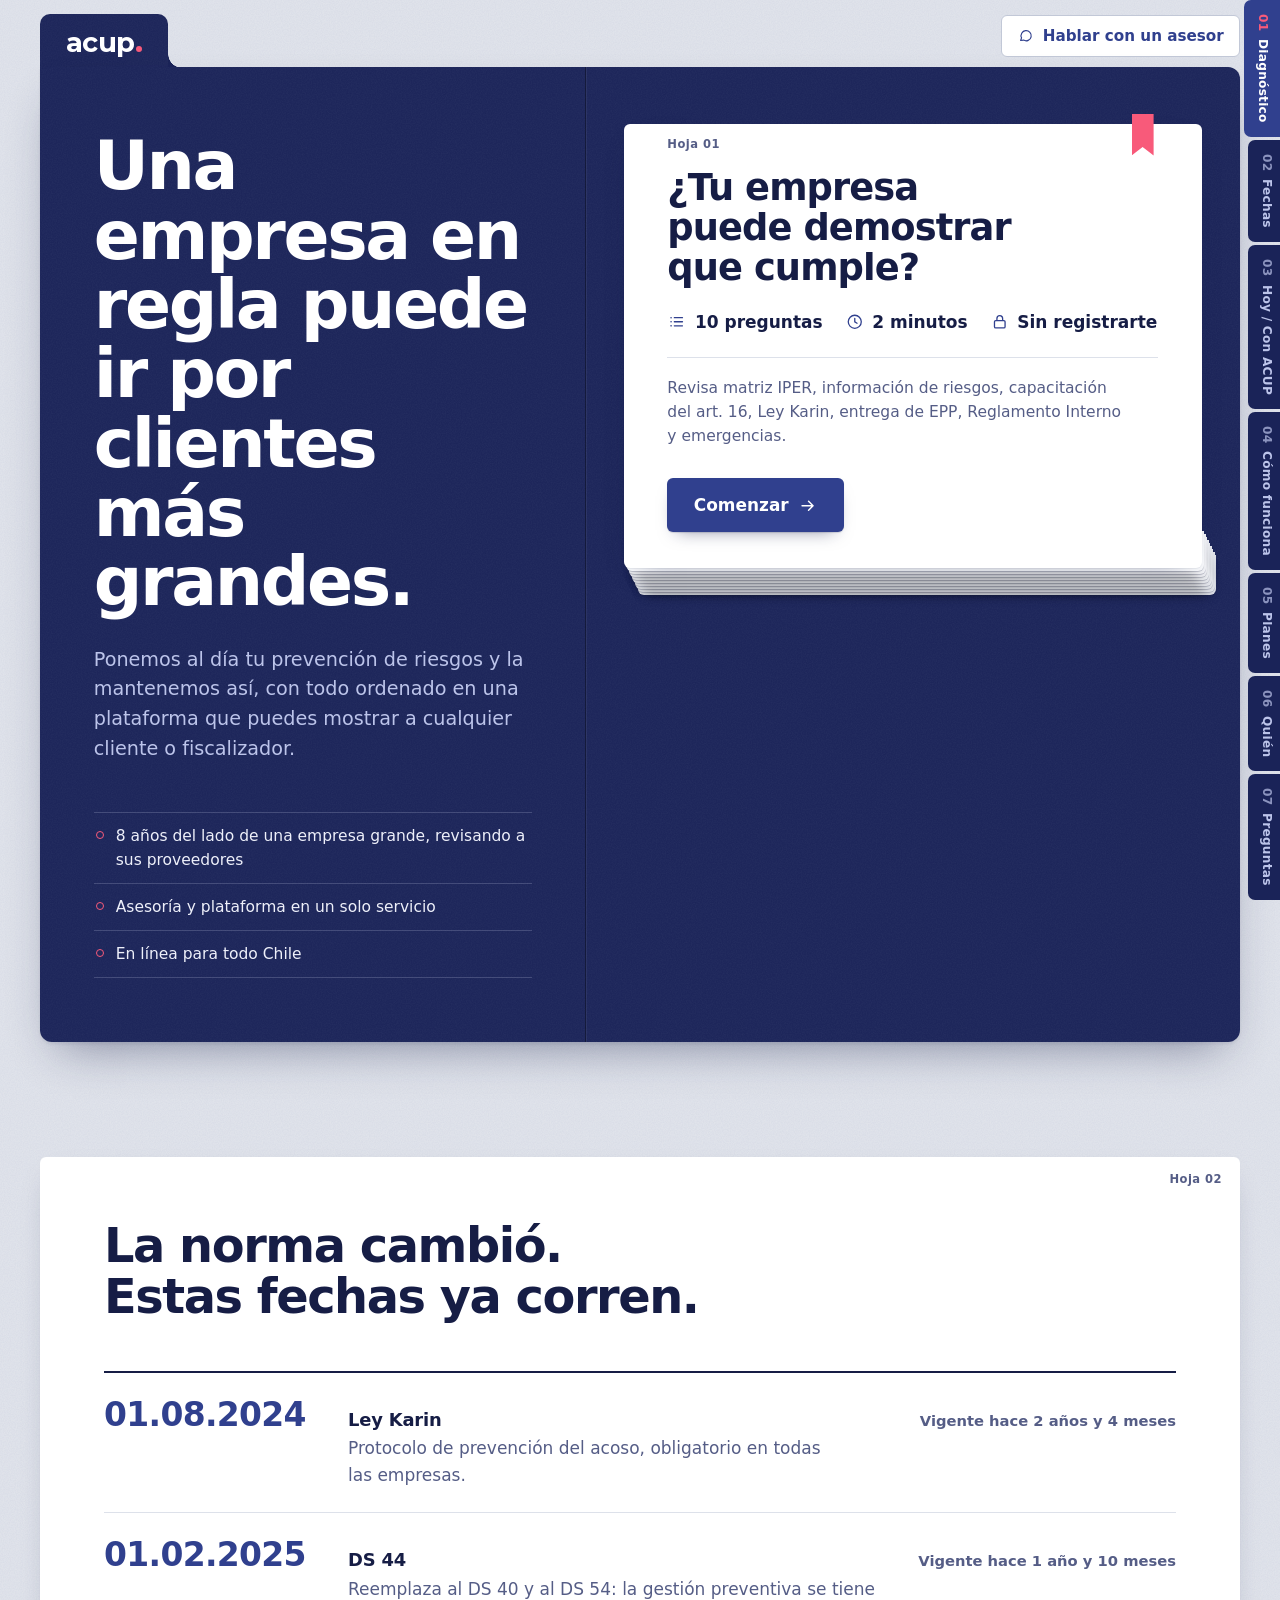
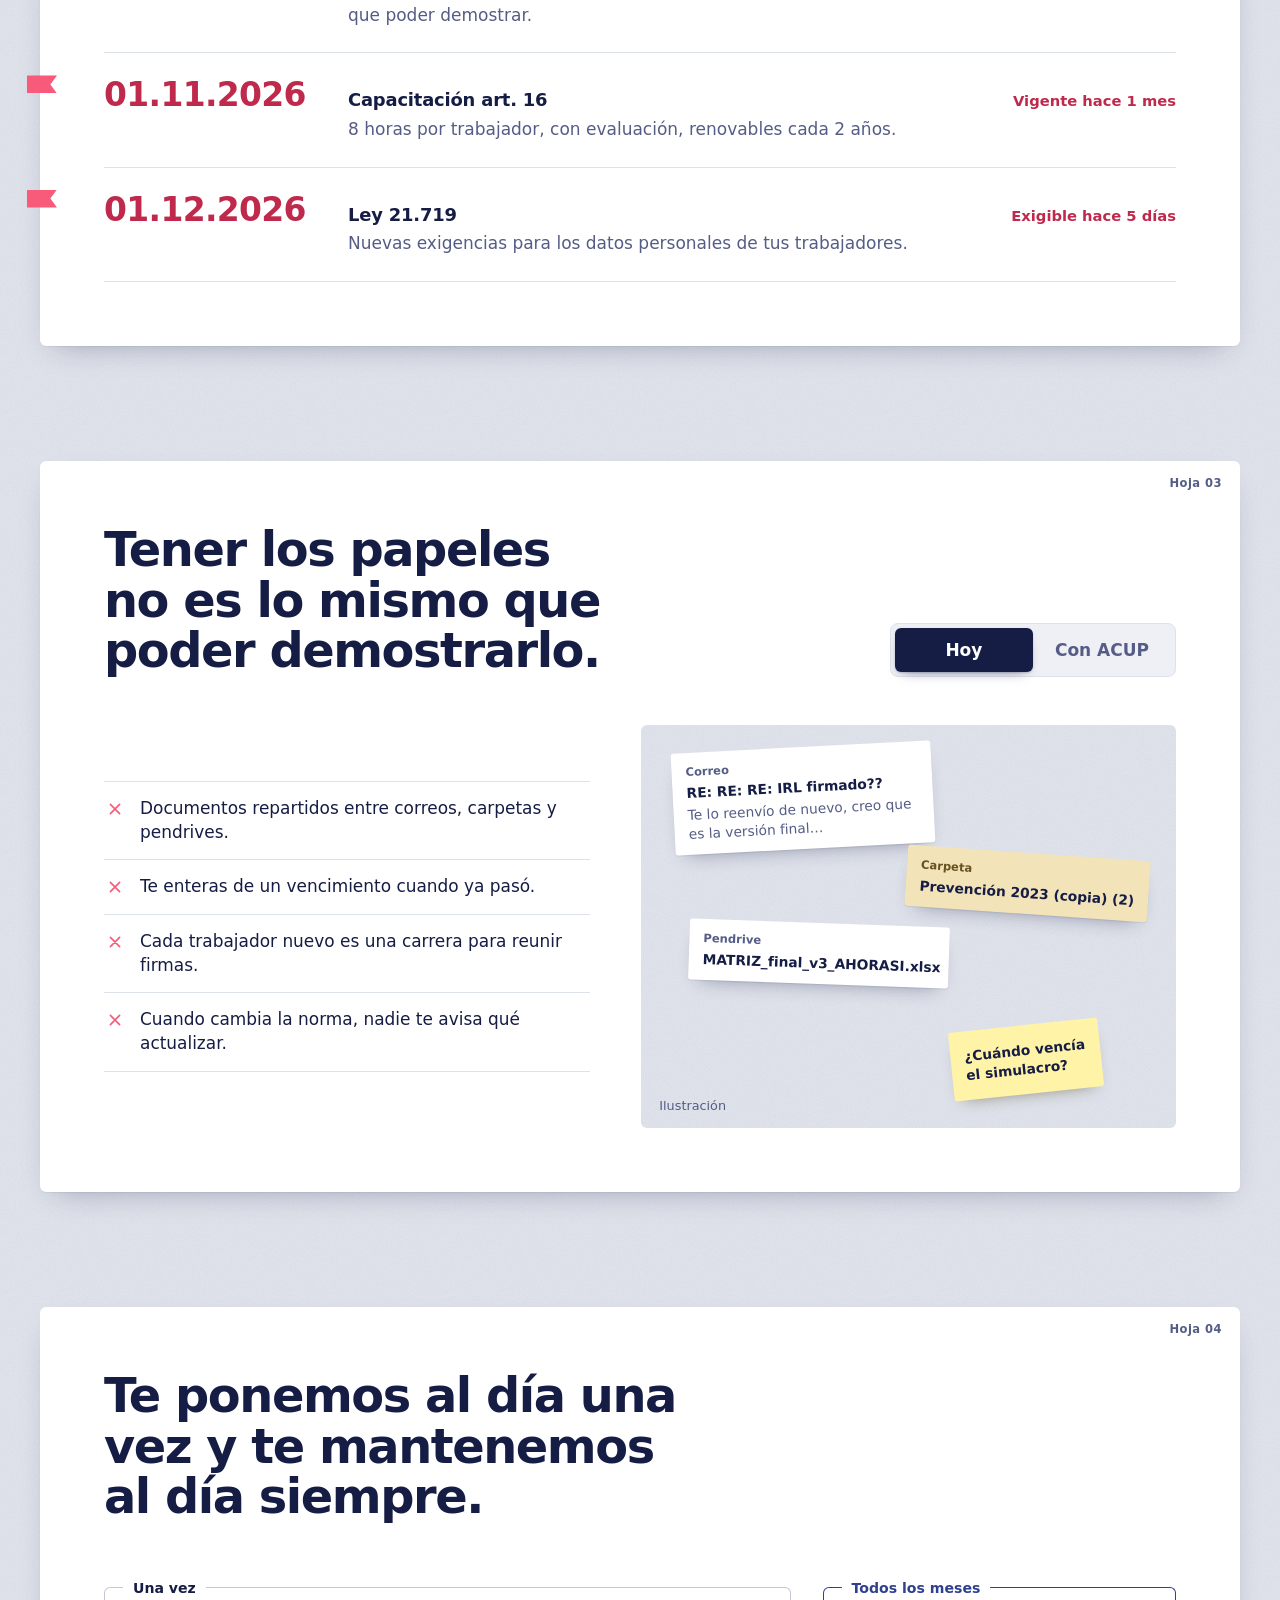
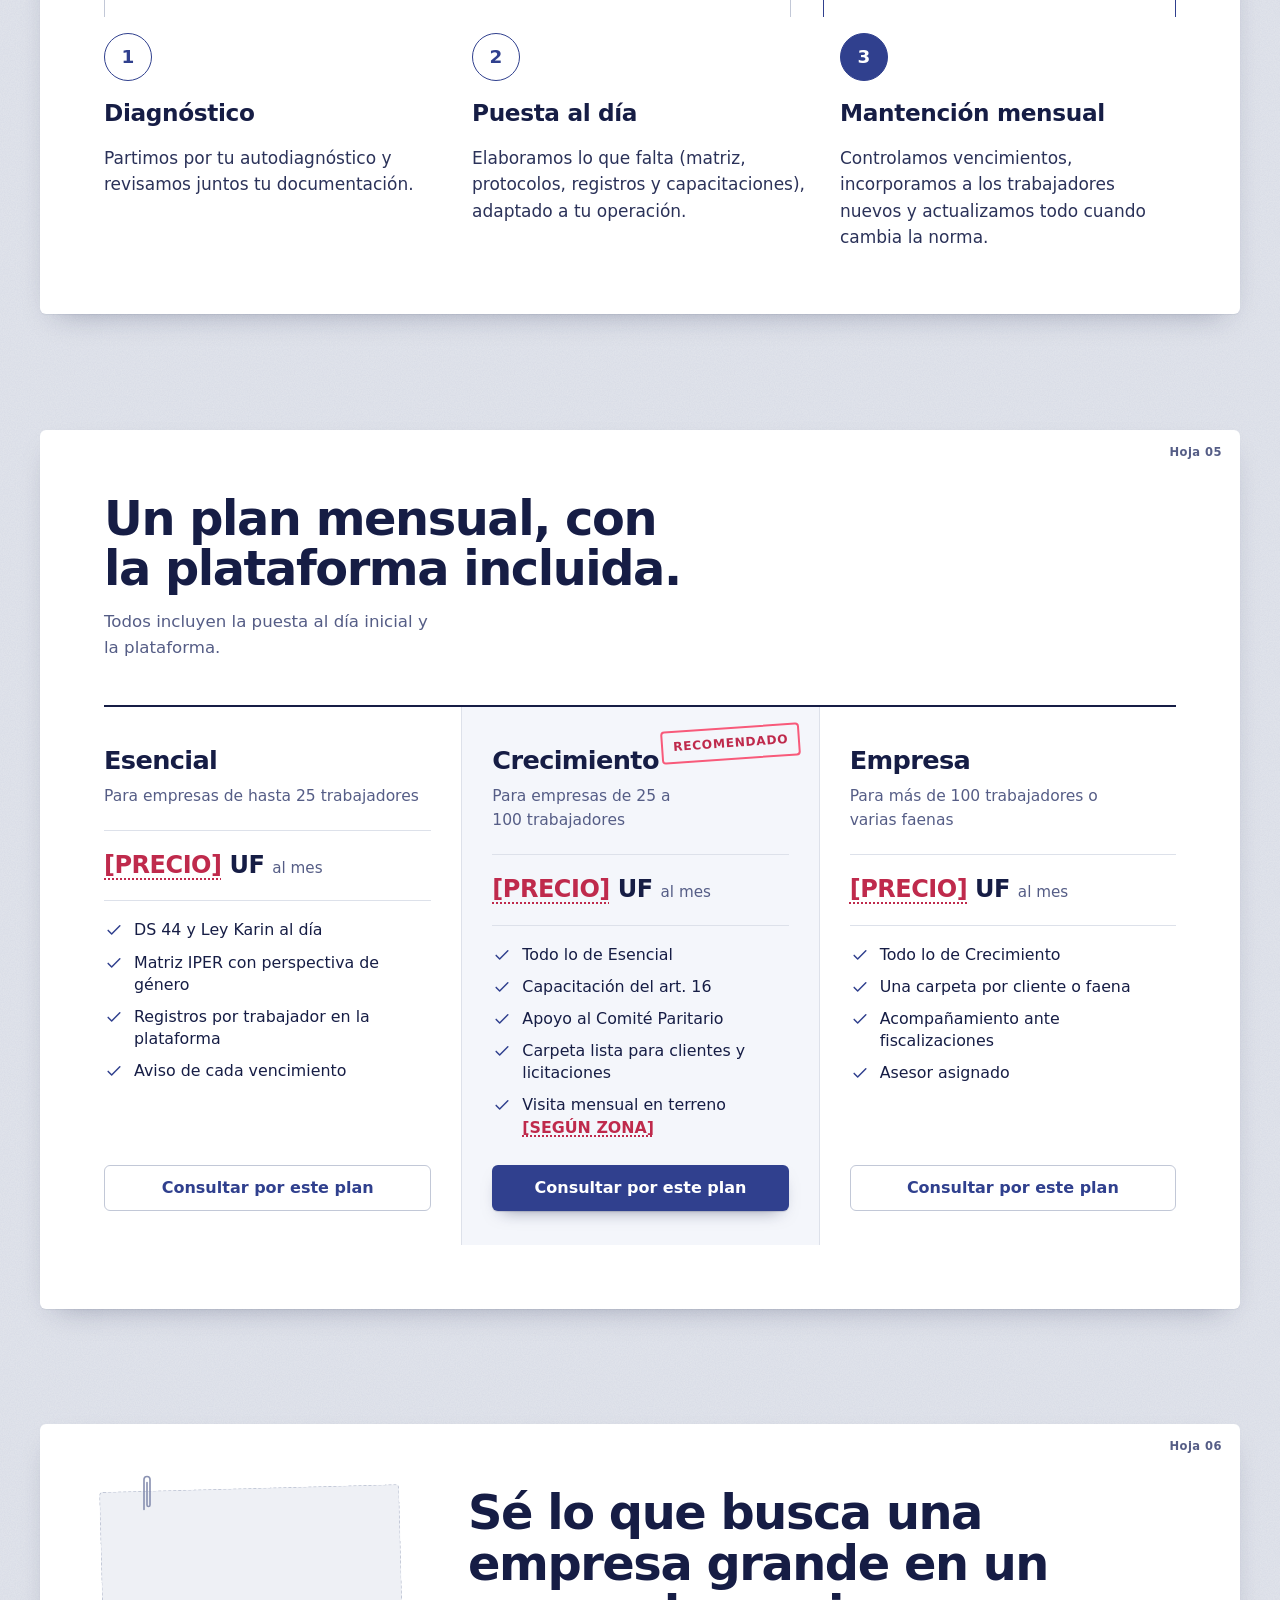
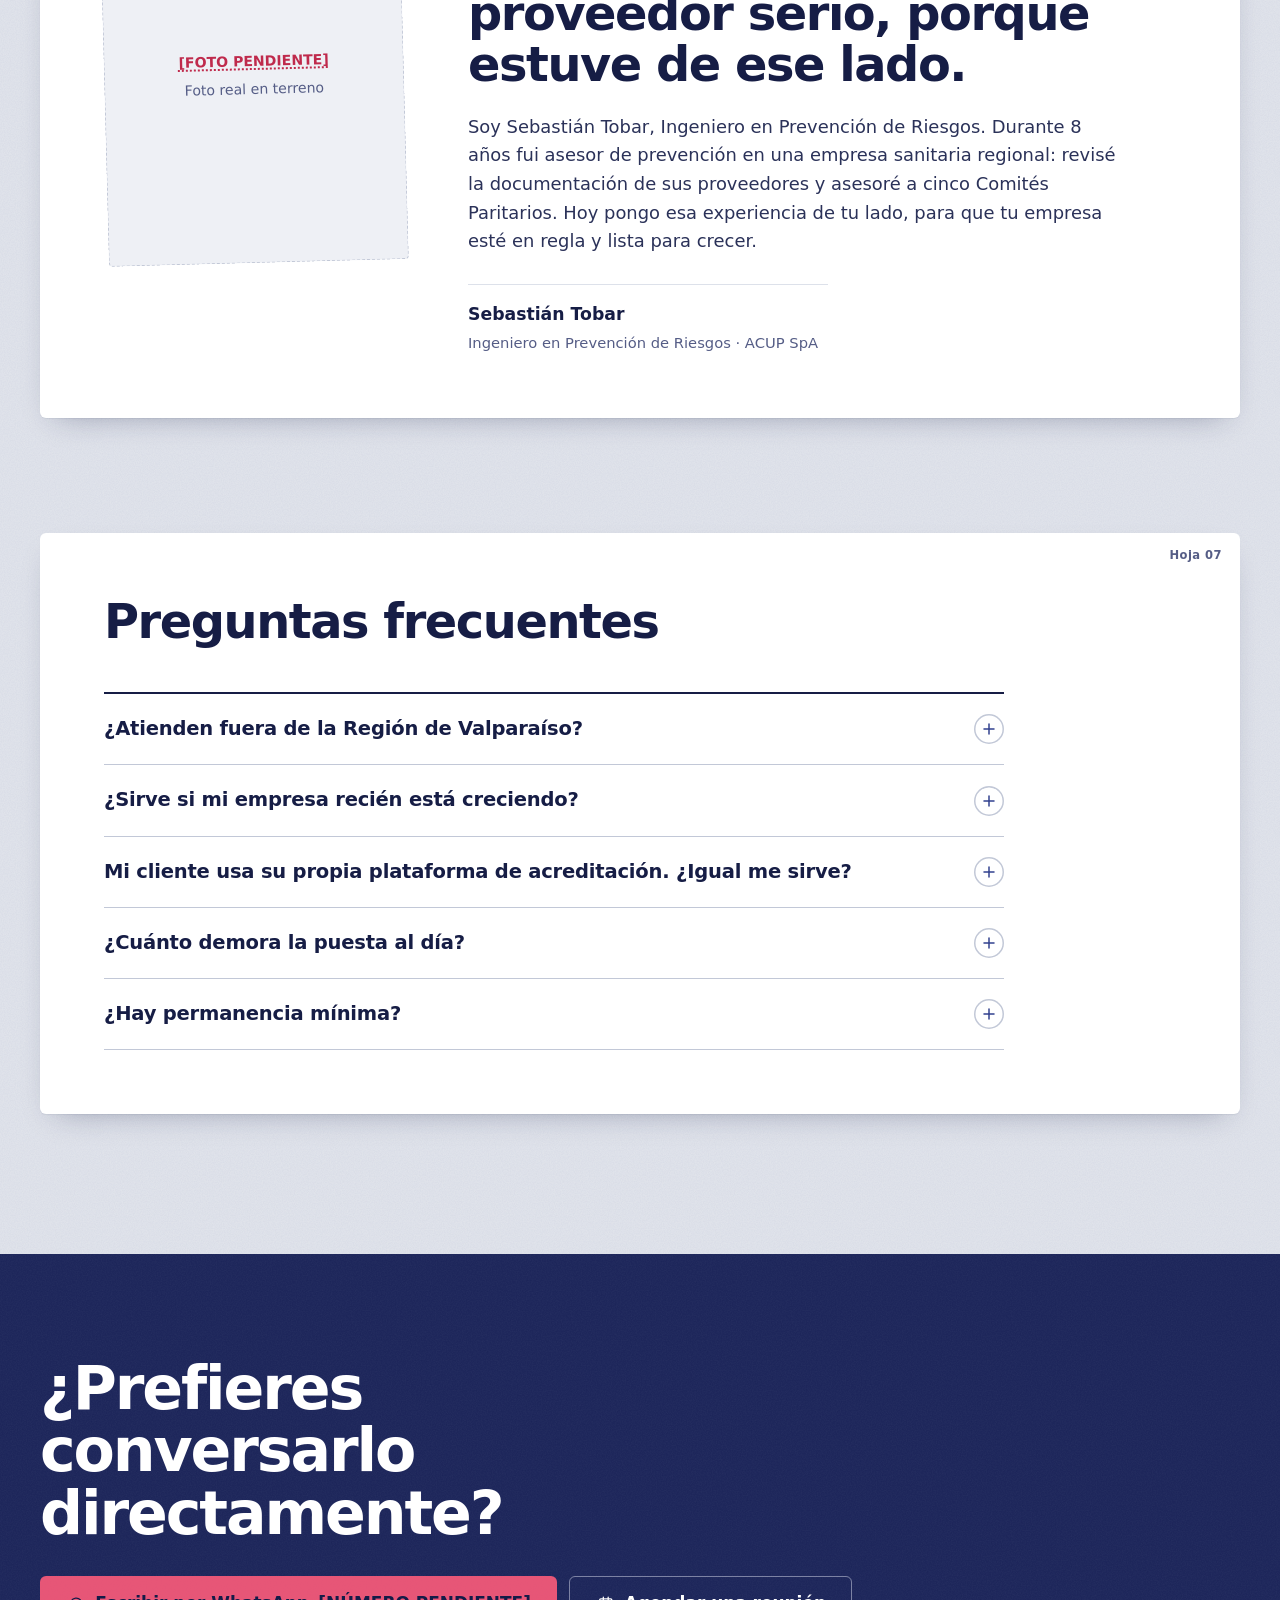
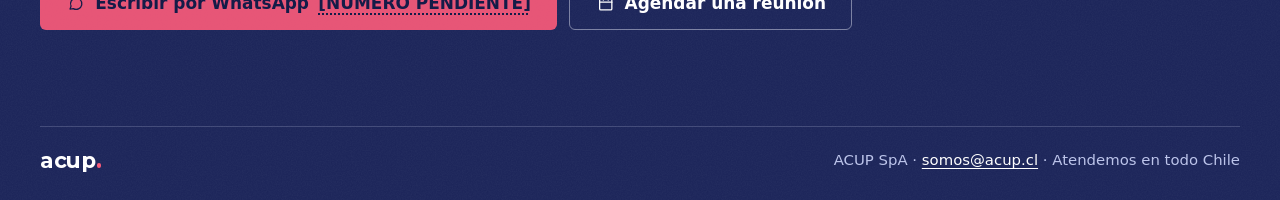
==== index.html @ 2534fc21 "Rediseña la landing como la carpeta de acreditación Nueva landing de una sola página según BRIEF.md " ====
<!DOCTYPE html>
<html lang="es-CL">
<head>
<meta charset="utf-8">
<meta name="viewport" content="width=device-width, initial-scale=1">
<title>ACUP · Prevención de riesgos al día, lista para demostrar</title>
<meta name="description" content="Ponemos al día la prevención de riesgos de tu empresa y la mantenemos así, con todo ordenado en una plataforma que puedes mostrar a cualquier cliente o fiscalizador. Haz el autodiagnóstico en 2 minutos.">
<meta name="theme-color" content="#1A2358">
<link rel="canonical" href="https://acup.cl/">
<link rel="icon" href="favicon.svg" type="image/svg+xml">

<!-- Open Graph -->
<meta property="og:type" content="website">
<meta property="og:site_name" content="ACUP">
<meta property="og:locale" content="es_CL">
<meta property="og:url" content="https://acup.cl/">
<meta property="og:title" content="Una empresa en regla puede ir por clientes más grandes · ACUP">
<meta property="og:description" content="Asesoría de prevención de riesgos y plataforma en un solo servicio. Autodiagnóstico de 10 preguntas: descubre qué podría demostrar hoy tu empresa.">

<!-- Twitter Card -->
<meta name="twitter:card" content="summary">
<meta name="twitter:title" content="Una empresa en regla puede ir por clientes más grandes · ACUP">
<meta name="twitter:description" content="Asesoría de prevención de riesgos y plataforma en un solo servicio. Autodiagnóstico de 10 preguntas: descubre qué podría demostrar hoy tu empresa.">

<link rel="preload" href="assets/fonts/archivo-latin.woff2" as="font" type="font/woff2" crossorigin>
<link rel="stylesheet" href="styles.css">
<script>document.documentElement.classList.add('js');</script>
<script src="app.js" defer></script>

<!-- Datos estructurados. Solo información confirmada: sin precios, teléfono
     ni dirección de calle, que aún están pendientes. -->
<script type="application/ld+json">
{
  "@context": "https://schema.org",
  "@graph": [
    {
      "@type": "ProfessionalService",
      "@id": "https://acup.cl/#organizacion",
      "name": "ACUP",
      "legalName": "ACUP SpA",
      "url": "https://acup.cl/",
      "logo": "https://acup.cl/favicon.svg",
      "image": "https://acup.cl/favicon.svg",
      "description": "Asesoría de prevención de riesgos que pone al día a la empresa y la mantiene al día mes a mes, con una plataforma propia incluida para demostrar el cumplimiento ante clientes y fiscalizadores.",
      "email": "somos@acup.cl",
      "address": {
        "@type": "PostalAddress",
        "addressCountry": "CL"
      },
      "areaServed": {
        "@type": "Country",
        "name": "Chile"
      },
      "founder": {
        "@type": "Person",
        "name": "Sebastián Tobar",
        "jobTitle": "Ingeniero en Prevención de Riesgos"
      },
      "knowsAbout": [
        "Prevención de riesgos laborales",
        "DS 44",
        "Ley 21.643 (Ley Karin)",
        "Ley 16.744",
        "DS 594",
        "Ley 21.719 de protección de datos personales",
        "Matriz IPER"
      ],
      "hasOfferCatalog": {
        "@type": "OfferCatalog",
        "name": "Planes mensuales ACUP",
        "itemListElement": [
          {
            "@type": "Offer",
            "itemOffered": {
              "@type": "Service",
              "name": "Plan Esencial",
              "description": "Para empresas de hasta 25 trabajadores: DS 44 y Ley Karin al día, matriz IPER con perspectiva de género, registros por trabajador en la plataforma y aviso de cada vencimiento."
            }
          },
          {
            "@type": "Offer",
            "itemOffered": {
              "@type": "Service",
              "name": "Plan Crecimiento",
              "description": "Para empresas de 25 a 100 trabajadores: todo lo de Esencial, capacitación del art. 16, apoyo al Comité Paritario y carpeta lista para clientes y licitaciones."
            }
          },
          {
            "@type": "Offer",
            "itemOffered": {
              "@type": "Service",
              "name": "Plan Empresa",
              "description": "Para más de 100 trabajadores o varias faenas: todo lo de Crecimiento, una carpeta por cliente o faena, acompañamiento ante fiscalizaciones y asesor asignado."
            }
          }
        ]
      }
    },
    {
      "@type": "FAQPage",
      "@id": "https://acup.cl/#preguntas",
      "mainEntity": [
        {
          "@type": "Question",
          "name": "¿Atienden fuera de la Región de Valparaíso?",
          "acceptedAnswer": { "@type": "Answer", "text": "Sí. El diagnóstico, la puesta al día y la plataforma funcionan en línea en todo Chile. Las visitas en terreno se coordinan según la zona." }
        },
        {
          "@type": "Question",
          "name": "¿Sirve si mi empresa recién está creciendo?",
          "acceptedAnswer": { "@type": "Answer", "text": "Sí. La Ley Karin y el DS 44 aplican a todas las empresas, sin importar su tamaño." }
        },
        {
          "@type": "Question",
          "name": "Mi cliente usa su propia plataforma de acreditación. ¿Igual me sirve?",
          "acceptedAnswer": { "@type": "Answer", "text": "Sí. No reemplazamos esa plataforma: preparamos y mantenemos al día lo que te exige." }
        }
      ]
    }
  ]
}
</script>
</head>
<body>

<a class="skip" href="#diagnostico">Ir al autodiagnóstico</a>

<svg width="0" height="0" class="sprite" aria-hidden="true" focusable="false">
  <symbol id="i-check" viewBox="0 0 24 24"><path d="M5 12.5l4.2 4.2L19 7" fill="none" stroke="currentColor" stroke-width="1.8" stroke-linecap="round" stroke-linejoin="round"/></symbol>
  <symbol id="i-x" viewBox="0 0 24 24"><path d="M7 7l10 10M17 7L7 17" fill="none" stroke="currentColor" stroke-width="1.8" stroke-linecap="round"/></symbol>
  <symbol id="i-q" viewBox="0 0 24 24"><path d="M9.2 9.3a2.9 2.9 0 1 1 4.2 2.6c-.9.5-1.4 1.1-1.4 2.1v.5" fill="none" stroke="currentColor" stroke-width="1.8" stroke-linecap="round"/><circle cx="12" cy="17.6" r="1.05" fill="currentColor"/></symbol>
  <symbol id="i-left" viewBox="0 0 24 24"><path d="M14.5 6.5L9 12l5.5 5.5" fill="none" stroke="currentColor" stroke-width="1.8" stroke-linecap="round" stroke-linejoin="round"/></symbol>
  <symbol id="i-right" viewBox="0 0 24 24"><path d="M5 12h13M13 6.5l5.5 5.5-5.5 5.5" fill="none" stroke="currentColor" stroke-width="1.8" stroke-linecap="round" stroke-linejoin="round"/></symbol>
  <symbol id="i-clock" viewBox="0 0 24 24"><circle cx="12" cy="12" r="8" fill="none" stroke="currentColor" stroke-width="1.6"/><path d="M12 7.8V12l2.8 1.8" fill="none" stroke="currentColor" stroke-width="1.6" stroke-linecap="round"/></symbol>
  <symbol id="i-list" viewBox="0 0 24 24"><path d="M9 7h10M9 12h10M9 17h10" fill="none" stroke="currentColor" stroke-width="1.6" stroke-linecap="round"/><circle cx="5" cy="7" r="1" fill="currentColor"/><circle cx="5" cy="12" r="1" fill="currentColor"/><circle cx="5" cy="17" r="1" fill="currentColor"/></symbol>
  <symbol id="i-lock" viewBox="0 0 24 24"><rect x="5.5" y="10.5" width="13" height="9" rx="1.5" fill="none" stroke="currentColor" stroke-width="1.6"/><path d="M8.5 10.5V8a3.5 3.5 0 0 1 7 0v2.5" fill="none" stroke="currentColor" stroke-width="1.6"/></symbol>
  <symbol id="i-chat" viewBox="0 0 24 24"><path d="M5 18.5l1.2-3.6A7 7 0 1 1 9 18l-4 .5z" fill="none" stroke="currentColor" stroke-width="1.6" stroke-linejoin="round"/></symbol>
  <symbol id="i-cal" viewBox="0 0 24 24"><rect x="4.5" y="6" width="15" height="13.5" rx="1.5" fill="none" stroke="currentColor" stroke-width="1.6"/><path d="M4.5 10h15M9 4v3.5M15 4v3.5" fill="none" stroke="currentColor" stroke-width="1.6" stroke-linecap="round"/></symbol>
  <symbol id="i-mail" viewBox="0 0 24 24"><rect x="4" y="6.5" width="16" height="11" rx="1.5" fill="none" stroke="currentColor" stroke-width="1.6"/><path d="M4.5 7.5l7.5 6 7.5-6" fill="none" stroke="currentColor" stroke-width="1.6" stroke-linejoin="round"/></symbol>
  <symbol id="i-plus" viewBox="0 0 24 24"><path d="M12 6v12M6 12h12" fill="none" stroke="currentColor" stroke-width="1.8" stroke-linecap="round"/></symbol>
  <symbol id="i-redo" viewBox="0 0 24 24"><path d="M5.5 12a6.5 6.5 0 1 0 2-4.7M5.5 4.5v3.3h3.3" fill="none" stroke="currentColor" stroke-width="1.7" stroke-linecap="round" stroke-linejoin="round"/></symbol>
  <symbol id="i-flag" viewBox="0 0 24 24"><path d="M6 20V4.5M6 5h11l-2.5 3.5L17 12H6" fill="none" stroke="currentColor" stroke-width="1.7" stroke-linejoin="round" stroke-linecap="round"/></symbol>
</svg>

<header class="top">
  <div class="top-inner">
    <a class="folder-tab" href="#top" aria-label="ACUP, inicio">
      <span class="wordmark">acup<span class="wordmark-dot" aria-hidden="true"></span></span>
    </a>
    <a class="btn btn-quiet" href="#contacto">
      <svg class="ico" aria-hidden="true"><use href="#i-chat"/></svg>
      Hablar con un asesor
    </a>
  </div>
</header>

<nav class="tabs" aria-label="Índice de la página">
  <ol>
    <li><a href="#diagnostico" data-spy="diagnostico"><span class="tab-n">01</span>Diagnóstico</a></li>
    <li><a href="#fechas" data-spy="fechas"><span class="tab-n">02</span>Fechas</a></li>
    <li><a href="#comparar" data-spy="comparar"><span class="tab-n">03</span>Hoy / Con ACUP</a></li>
    <li><a href="#como" data-spy="como"><span class="tab-n">04</span>Cómo funciona</a></li>
    <li><a href="#planes" data-spy="planes"><span class="tab-n">05</span>Planes</a></li>
    <li><a href="#quien" data-spy="quien"><span class="tab-n">06</span>Quién</a></li>
    <li><a href="#preguntas" data-spy="preguntas"><span class="tab-n">07</span>Preguntas</a></li>
  </ol>
</nav>

<main id="top">

  <!-- 1 · Portada: la carpeta abierta -->
  <section class="folder" aria-labelledby="titular">
    <div class="cover">
      <h1 id="titular">Una empresa en regla puede ir por clientes más grandes.</h1>
      <p class="lede">Ponemos al día tu prevención de riesgos y la mantenemos así, con todo ordenado en una plataforma que puedes mostrar a cualquier cliente o fiscalizador.</p>
      <ul class="supports">
        <li>8 años del lado de una empresa grande, revisando a sus proveedores</li>
        <li>Asesoría y plataforma en un solo servicio</li>
        <li>En línea para todo Chile</li>
      </ul>
    </div>

    <div class="tray" id="diagnostico">
      <div class="stack" data-remaining="10">
        <div class="edges" aria-hidden="true">
          <span></span><span></span><span></span><span></span><span></span><span></span><span></span><span></span><span></span>
        </div>

        <article class="sheet diag" aria-labelledby="diag-title" data-step="intro">
          <span class="flag" aria-hidden="true"></span>
          <span class="folio" aria-hidden="true">Hoja 01</span>
          <div class="diag-body" id="diag-body">
            <div class="diag-intro">
              <h2 id="diag-title" class="diag-h" tabindex="-1">¿Tu empresa puede demostrar que cumple?</h2>
              <ul class="facts">
                <li><svg class="ico" aria-hidden="true"><use href="#i-list"/></svg>10 preguntas</li>
                <li><svg class="ico" aria-hidden="true"><use href="#i-clock"/></svg>2 minutos</li>
                <li><svg class="ico" aria-hidden="true"><use href="#i-lock"/></svg>Sin registrarte</li>
              </ul>
              <p class="covers">Revisa matriz IPER, información de riesgos, capacitación del art. 16, Ley Karin, entrega de EPP, Reglamento Interno y emergencias.</p>
              <button class="btn btn-primary btn-lg" type="button" data-action="start">
                Comenzar
                <svg class="ico" aria-hidden="true"><use href="#i-right"/></svg>
              </button>
              <noscript><p class="noscript">El autodiagnóstico necesita JavaScript activado. También puedes escribirnos a <a href="mailto:somos@acup.cl">somos@acup.cl</a>.</p></noscript>
            </div>
          </div>
          <p class="sr-only" aria-live="polite" id="diag-live"></p>
        </article>
      </div>
    </div>
  </section>

  <!-- 2 · Fechas de la norma -->
  <section class="sheet-section" id="fechas" aria-labelledby="fechas-h">
    <div class="sheet wide">
      <span class="folio" aria-hidden="true">Hoja 02</span>
      <h2 id="fechas-h" class="h2">La norma cambió. Estas fechas ya corren.</h2>
      <ol class="register">
        <li class="reg-row" data-date="2024-08-01">
          <time class="reg-date" datetime="2024-08-01">01.08.2024</time>
          <div class="reg-text">
            <h3>Ley Karin</h3>
            <p>Protocolo de prevención del acoso, obligatorio en todas las empresas.</p>
          </div>
          <p class="reg-status">Vigente</p>
        </li>
        <li class="reg-row" data-date="2025-02-01">
          <time class="reg-date" datetime="2025-02-01">01.02.2025</time>
          <div class="reg-text">
            <h3>DS 44</h3>
            <p>Reemplaza al DS 40 y al DS 54: la gestión preventiva se tiene que poder demostrar.</p>
          </div>
          <p class="reg-status">Vigente</p>
        </li>
        <li class="reg-row" data-date="2026-11-01">
          <time class="reg-date" datetime="2026-11-01">01.11.2026</time>
          <div class="reg-text">
            <h3>Capacitación art. 16</h3>
            <p>8 horas por trabajador, con evaluación, renovables cada 2 años.</p>
          </div>
          <p class="reg-status">Exigible</p>
        </li>
        <li class="reg-row" data-date="2026-12-01">
          <time class="reg-date" datetime="2026-12-01">01.12.2026</time>
          <div class="reg-text">
            <h3>Ley 21.719</h3>
            <p>Nuevas exigencias para los datos personales de tus trabajadores.</p>
          </div>
          <p class="reg-status">Desde el 01.12.2026</p>
        </li>
      </ol>
    </div>
  </section>

  <!-- 3 · Comparador -->
  <section class="sheet-section" id="comparar" aria-labelledby="comparar-h">
    <div class="sheet wide compare" data-state="hoy">
      <span class="folio" aria-hidden="true">Hoja 03</span>
      <div class="compare-head">
        <h2 id="comparar-h" class="h2">Tener los papeles no es lo mismo que poder demostrarlo.</h2>
        <div class="switch" role="group" aria-label="Comparar la gestión de tu empresa">
          <button type="button" class="switch-btn" data-set="hoy" aria-pressed="true">Hoy</button>
          <button type="button" class="switch-btn" data-set="acup" aria-pressed="false">Con ACUP</button>
          <span class="switch-thumb" aria-hidden="true"></span>
        </div>
      </div>

      <div class="compare-body">
        <div class="compare-lists">
          <ul class="clist clist-hoy" aria-label="Hoy">
            <li><svg class="ico" aria-hidden="true"><use href="#i-x"/></svg>Documentos repartidos entre correos, carpetas y pendrives.</li>
            <li><svg class="ico" aria-hidden="true"><use href="#i-x"/></svg>Te enteras de un vencimiento cuando ya pasó.</li>
            <li><svg class="ico" aria-hidden="true"><use href="#i-x"/></svg>Cada trabajador nuevo es una carrera para reunir firmas.</li>
            <li><svg class="ico" aria-hidden="true"><use href="#i-x"/></svg>Cuando cambia la norma, nadie te avisa qué actualizar.</li>
          </ul>
          <ul class="clist clist-acup" aria-label="Con ACUP">
            <li><svg class="ico" aria-hidden="true"><use href="#i-check"/></svg>Una carpeta digital por trabajador, con cada documento firmado.</li>
            <li><svg class="ico" aria-hidden="true"><use href="#i-check"/></svg>Un aviso antes de cada vencimiento.</li>
            <li><svg class="ico" aria-hidden="true"><use href="#i-check"/></svg>Trabajadores nuevos incorporados con un proceso, no con urgencias.</li>
            <li><svg class="ico" aria-hidden="true"><use href="#i-check"/></svg>Cuando cambia la norma, actualizamos tu documentación.</li>
          </ul>
        </div>

        <div class="compare-visual">
          <figure class="mess" aria-label="Ilustración: documentos dispersos">
            <div class="scrap scrap-mail">
              <span class="scrap-k">Correo</span>
              <strong>RE: RE: RE: IRL firmado??</strong>
              <span>Te lo reenvío de nuevo, creo que es la versión final…</span>
            </div>
            <div class="scrap scrap-folder">
              <span class="scrap-k">Carpeta</span>
              <strong>Prevención 2023 (copia) (2)</strong>
            </div>
            <div class="scrap scrap-usb">
              <span class="scrap-k">Pendrive</span>
              <strong>MATRIZ_final_v3_AHORASI.xlsx</strong>
            </div>
            <div class="scrap scrap-note">
              <strong>¿Cuándo vencía el simulacro?</strong>
            </div>
            <figcaption class="visual-cap">Ilustración</figcaption>
          </figure>

          <figure class="brain" aria-label="Vista ilustrativa de la plataforma ACUP Brain con datos de ejemplo">
            <div class="brain-bar">
              <span class="wordmark wordmark-sm">acup<span class="wordmark-dot" aria-hidden="true"></span></span>
              <span class="brain-title">Trabajadores · Empresa de ejemplo</span>
            </div>
            <div class="brain-alert">
              <svg class="ico" aria-hidden="true"><use href="#i-flag"/></svg>
              <span><strong>Aviso:</strong> el simulacro anual vence el 15.12.2026</span>
            </div>
            <table class="brain-table">
              <thead>
                <tr><th scope="col">Trabajador</th><th scope="col">IRL</th><th scope="col">Art. 16</th><th scope="col">EPP</th></tr>
              </thead>
              <tbody>
                <tr><th scope="row">Camila R.<span>Operaciones</span></th><td class="ok">Firmado</td><td class="ok">8 / 8 h</td><td class="ok">Entregado</td></tr>
                <tr><th scope="row">Jorge M.<span>Bodega</span></th><td class="ok">Firmado</td><td class="due">5 / 8 h</td><td class="ok">Entregado</td></tr>
                <tr><th scope="row">Ingreso nuevo<span>Desde 01.12</span></th><td class="due">Por firmar</td><td class="due">0 / 8 h</td><td class="due">Pendiente</td></tr>
              </tbody>
            </table>
            <figcaption class="visual-cap">Vista ilustrativa con datos de ejemplo. ACUP Brain se entrega cuando esté en producción.</figcaption>
          </figure>
        </div>
      </div>
    </div>
  </section>

  <!-- 4 · Cómo funciona -->
  <section class="sheet-section" id="como" aria-labelledby="como-h">
    <div class="sheet wide">
    <span class="folio" aria-hidden="true">Hoja 04</span>
    <h2 id="como-h" class="h2">Te ponemos al día una vez y te mantenemos al día siempre.</h2>
    <div class="process">
      <div class="span span-once" aria-hidden="true"><span>Una vez</span></div>
      <div class="span span-always" aria-hidden="true"><span>Todos los meses</span></div>
      <ol class="steps">
        <li>
          <span class="step-n" aria-hidden="true">1</span>
          <h3>Diagnóstico</h3>
          <p>Partimos por tu autodiagnóstico y revisamos juntos tu documentación.</p>
        </li>
        <li>
          <span class="step-n" aria-hidden="true">2</span>
          <h3>Puesta al día</h3>
          <p>Elaboramos lo que falta (matriz, protocolos, registros y capacitaciones), adaptado a tu operación.</p>
        </li>
        <li>
          <span class="step-n step-n-loop" aria-hidden="true">3</span>
          <h3>Mantención mensual</h3>
          <p>Controlamos vencimientos, incorporamos a los trabajadores nuevos y actualizamos todo cuando cambia la norma.</p>
        </li>
      </ol>
    </div>
    </div>
  </section>

  <!-- 5 · Planes -->
  <section class="sheet-section" id="planes" aria-labelledby="planes-h">
    <div class="sheet wide">
    <span class="folio" aria-hidden="true">Hoja 05</span>
    <div class="section-head">
      <h2 id="planes-h" class="h2">Un plan mensual, con la plataforma incluida.</h2>
      <p class="section-sub">Todos incluyen la puesta al día inicial y la plataforma.</p>
    </div>
    <div class="plans">
      <article class="plan" aria-labelledby="p1">
        <h3 id="p1">Esencial</h3>
        <p class="plan-for">Para empresas de hasta 25 trabajadores</p>
        <p class="price"><span class="todo">[PRECIO]</span> UF <span>al mes</span></p>
        <ul class="ticks">
          <li><svg class="ico" aria-hidden="true"><use href="#i-check"/></svg>DS 44 y Ley Karin al día</li>
          <li><svg class="ico" aria-hidden="true"><use href="#i-check"/></svg>Matriz IPER con perspectiva de género</li>
          <li><svg class="ico" aria-hidden="true"><use href="#i-check"/></svg>Registros por trabajador en la plataforma</li>
          <li><svg class="ico" aria-hidden="true"><use href="#i-check"/></svg>Aviso de cada vencimiento</li>
        </ul>
        <a class="btn btn-line" href="#contacto">Consultar por este plan</a>
      </article>

      <article class="plan plan-rec" aria-labelledby="p2">
        <span class="stamp">Recomendado</span>
        <h3 id="p2">Crecimiento</h3>
        <p class="plan-for">Para empresas de 25 a 100 trabajadores</p>
        <p class="price"><span class="todo">[PRECIO]</span> UF <span>al mes</span></p>
        <ul class="ticks">
          <li><svg class="ico" aria-hidden="true"><use href="#i-check"/></svg>Todo lo de Esencial</li>
          <li><svg class="ico" aria-hidden="true"><use href="#i-check"/></svg>Capacitación del art. 16</li>
          <li><svg class="ico" aria-hidden="true"><use href="#i-check"/></svg>Apoyo al Comité Paritario</li>
          <li><svg class="ico" aria-hidden="true"><use href="#i-check"/></svg>Carpeta lista para clientes y licitaciones</li>
          <li><svg class="ico" aria-hidden="true"><use href="#i-check"/></svg><span>Visita mensual en terreno <span class="todo">[SEGÚN ZONA]</span></span></li>
        </ul>
        <a class="btn btn-primary" href="#contacto">Consultar por este plan</a>
      </article>

      <article class="plan" aria-labelledby="p3">
        <h3 id="p3">Empresa</h3>
        <p class="plan-for">Para más de 100 trabajadores o varias faenas</p>
        <p class="price"><span class="todo">[PRECIO]</span> UF <span>al mes</span></p>
        <ul class="ticks">
          <li><svg class="ico" aria-hidden="true"><use href="#i-check"/></svg>Todo lo de Crecimiento</li>
          <li><svg class="ico" aria-hidden="true"><use href="#i-check"/></svg>Una carpeta por cliente o faena</li>
          <li><svg class="ico" aria-hidden="true"><use href="#i-check"/></svg>Acompañamiento ante fiscalizaciones</li>
          <li><svg class="ico" aria-hidden="true"><use href="#i-check"/></svg>Asesor asignado</li>
        </ul>
        <a class="btn btn-line" href="#contacto">Consultar por este plan</a>
      </article>
    </div>
    </div>
  </section>

  <!-- 6 · Quién está detrás -->
  <section class="sheet-section" id="quien" aria-labelledby="quien-h">
    <div class="sheet wide who">
      <span class="folio" aria-hidden="true">Hoja 06</span>
      <figure class="photo">
        <svg class="clip" viewBox="0 0 24 60" aria-hidden="true"><path d="M8 52V12a4 4 0 0 1 8 0v34a2 2 0 0 1-4 0V16" fill="none" stroke="currentColor" stroke-width="2.2" stroke-linecap="round"/></svg>
        <div class="photo-slot"><span class="todo">[FOTO PENDIENTE]</span><span>Foto real en terreno</span></div>
      </figure>
      <div class="who-text">
        <h2 id="quien-h" class="h2">Sé lo que busca una empresa grande en un proveedor serio, porque estuve de ese lado.</h2>
        <p>Soy Sebastián Tobar, Ingeniero en Prevención de Riesgos. Durante 8 años fui asesor de prevención en una empresa sanitaria regional: revisé la documentación de sus proveedores y asesoré a cinco Comités Paritarios. Hoy pongo esa experiencia de tu lado, para que tu empresa esté en regla y lista para crecer.</p>
        <p class="signature"><span class="sig-name">Sebastián Tobar</span><span class="sig-role">Ingeniero en Prevención de Riesgos · ACUP SpA</span></p>
      </div>
    </div>
  </section>

  <!-- 7 · Preguntas frecuentes -->
  <section class="sheet-section" id="preguntas" aria-labelledby="preguntas-h">
    <div class="sheet wide">
    <span class="folio" aria-hidden="true">Hoja 07</span>
    <h2 id="preguntas-h" class="h2">Preguntas frecuentes</h2>
    <div class="faq">
      <div class="faq-item">
        <h3><button type="button" class="faq-q" aria-expanded="false" aria-controls="faq-1">¿Atienden fuera de la Región de Valparaíso?<svg class="ico" aria-hidden="true"><use href="#i-plus"/></svg></button></h3>
        <div class="faq-a" id="faq-1"><div><p>Sí. El diagnóstico, la puesta al día y la plataforma funcionan en línea en todo Chile. Las visitas en terreno se coordinan según la zona.</p></div></div>
      </div>
      <div class="faq-item">
        <h3><button type="button" class="faq-q" aria-expanded="false" aria-controls="faq-2">¿Sirve si mi empresa recién está creciendo?<svg class="ico" aria-hidden="true"><use href="#i-plus"/></svg></button></h3>
        <div class="faq-a" id="faq-2"><div><p>Sí. La Ley Karin y el DS 44 aplican a todas las empresas, sin importar su tamaño.</p></div></div>
      </div>
      <div class="faq-item">
        <h3><button type="button" class="faq-q" aria-expanded="false" aria-controls="faq-3">Mi cliente usa su propia plataforma de acreditación. ¿Igual me sirve?<svg class="ico" aria-hidden="true"><use href="#i-plus"/></svg></button></h3>
        <div class="faq-a" id="faq-3"><div><p>Sí. No reemplazamos esa plataforma: preparamos y mantenemos al día lo que te exige.</p></div></div>
      </div>
      <div class="faq-item">
        <h3><button type="button" class="faq-q" aria-expanded="false" aria-controls="faq-4">¿Cuánto demora la puesta al día?<svg class="ico" aria-hidden="true"><use href="#i-plus"/></svg></button></h3>
        <div class="faq-a" id="faq-4"><div><p><span class="todo">[PLAZO]</span>, según el tamaño de tu empresa y lo que ya tengas hecho.</p></div></div>
      </div>
      <div class="faq-item">
        <h3><button type="button" class="faq-q" aria-expanded="false" aria-controls="faq-5">¿Hay permanencia mínima?<svg class="ico" aria-hidden="true"><use href="#i-plus"/></svg></button></h3>
        <div class="faq-a" id="faq-5"><div><p><span class="todo">[CONDICIONES DE CONTRATO]</span></p></div></div>
      </div>
    </div>
    </div>
  </section>

</main>

<!-- 8 · Cierre: contratapa de la carpeta -->
<footer class="back" id="contacto">
  <div class="back-inner">
    <h2 class="back-h">¿Prefieres conversarlo directamente?</h2>
    <div class="back-actions">
      <!-- PENDIENTE: reemplazar por https://wa.me/56XXXXXXXXX cuando exista el número. -->
      <a class="btn btn-coral btn-lg is-pending" aria-disabled="true" role="link" tabindex="0" data-pending="WhatsApp">
        <svg class="ico" aria-hidden="true"><use href="#i-chat"/></svg>
        Escribir por WhatsApp <span class="todo todo-light">[NÚMERO PENDIENTE]</span>
      </a>
      <a class="btn btn-ghost btn-lg" href="mailto:somos@acup.cl?subject=Agendar%20una%20reuni%C3%B3n%20con%20ACUP">
        <svg class="ico" aria-hidden="true"><use href="#i-cal"/></svg>
        Agendar una reunión
      </a>
    </div>
    <p class="pending-note" id="wa-note" hidden>El número de WhatsApp aún no está disponible. Escríbenos a <a href="mailto:somos@acup.cl">somos@acup.cl</a>.</p>
    <div class="colophon">
      <span class="wordmark">acup<span class="wordmark-dot" aria-hidden="true"></span></span>
      <p>ACUP SpA · <a href="mailto:somos@acup.cl">somos@acup.cl</a> · Atendemos en todo Chile</p>
    </div>
  </div>
</footer>

</body>
</html>
---- styles.css ----
/* ==========================================================================
   ACUP · La carpeta de acreditación
   Cartulina fría de fondo, hojas blancas foliadas, tapa marino,
   coral solo donde falta algo o se marca algo.
   ========================================================================== */

@font-face {
  font-family: "Archivo";
  font-style: normal;
  font-weight: 100 900;
  font-display: swap;
  src: url("assets/fonts/archivo-latin.woff2") format("woff2");
  unicode-range: U+0000-00FF, U+0131, U+0152-0153, U+02BB-02BC, U+02C6, U+02DA, U+02DC, U+0304, U+0308, U+0329, U+2000-206F, U+20AC, U+2122, U+2191, U+2193, U+2212, U+2215, U+FEFF, U+FFFD;
}
@font-face {
  font-family: "Archivo";
  font-style: normal;
  font-weight: 100 900;
  font-display: swap;
  src: url("assets/fonts/archivo-latin-ext.woff2") format("woff2");
  unicode-range: U+0100-02BA, U+02BD-02C5, U+02C7-02CC, U+02CE-02D7, U+02DD-02FF, U+0304, U+0308, U+0329, U+1D00-1DBF, U+1E00-1E9F, U+1EF2-1EFF, U+2020, U+20A0-20AB, U+20AD-20C0, U+2113, U+2C60-2C7F, U+A720-A7FF;
}
@font-face {
  font-family: "Montserrat";
  font-style: normal;
  font-weight: 700;
  font-display: swap;
  src: url("assets/fonts/montserrat-latin.woff2") format("woff2");
  unicode-range: U+0000-00FF;
}

:root {
  --navy: #30408E;
  --navy-700: #283679;
  --navy-900: #1A2358;
  --navy-950: #141B47;
  --ink: #161D45;
  --text: #2B3259;
  --muted: #555D86;
  --stock: #E2E5EC;
  --stock-deep: #D5D9E3;
  --sheet: #FFFFFF;
  --rule: #DDE1EA;
  --rule-strong: #C2C8D7;
  --coral: #F85A7A;
  --coral-ink: #BF2A4C;
  --coral-wash: #FEEBEF;
  --cover-text: #EEF0FA;
  --cover-muted: #BCC4EA;
  --cover-rule: rgba(214, 220, 246, .2);

  --radius: 6px;
  --shadow-sheet: 0 1px 1px rgba(22, 29, 69, .06), 0 12px 30px -16px rgba(22, 29, 69, .38);
  --shadow-lift: 0 2px 3px rgba(22, 29, 69, .08), 0 22px 44px -18px rgba(22, 29, 69, .45);
  --ease: cubic-bezier(.16, 1, .3, 1);

  --gutter: clamp(16px, 4vw, 40px);
  --page: 1240px;

  --fiber: url("data:image/svg+xml,%3Csvg xmlns='http://www.w3.org/2000/svg' width='220' height='220'%3E%3Cfilter id='n'%3E%3CfeTurbulence type='fractalNoise' baseFrequency='.85' numOctaves='2' stitchTiles='stitch'/%3E%3CfeColorMatrix values='0 0 0 0 .09 0 0 0 0 .11 0 0 0 0 .27 0 0 0 .07 0'/%3E%3C/filter%3E%3Crect width='100%25' height='100%25' filter='url(%23n)'/%3E%3C/svg%3E");
  --fiber-light: url("data:image/svg+xml,%3Csvg xmlns='http://www.w3.org/2000/svg' width='220' height='220'%3E%3Cfilter id='n'%3E%3CfeTurbulence type='fractalNoise' baseFrequency='.8' numOctaves='2' stitchTiles='stitch'/%3E%3CfeColorMatrix values='0 0 0 0 1 0 0 0 0 1 0 0 0 0 1 0 0 0 .05 0'/%3E%3C/filter%3E%3Crect width='100%25' height='100%25' filter='url(%23n)'/%3E%3C/svg%3E");
}

/* ---------- Base ---------- */

*, *::before, *::after { box-sizing: border-box; }

html {
  -webkit-text-size-adjust: 100%;
  text-size-adjust: 100%;
  scroll-behavior: smooth;
  scroll-padding-top: 24px;
  scrollbar-color: var(--rule-strong) var(--stock);
}

body {
  margin: 0;
  font-family: "Archivo", system-ui, sans-serif;
  font-size: 1.0625rem;
  line-height: 1.55;
  color: var(--text);
  background-color: var(--stock);
  background-image: var(--fiber);
  font-variant-numeric: lining-nums;
  -webkit-font-smoothing: antialiased;
  overflow-x: hidden;
}

::selection { background: var(--navy); color: #fff; }

h1, h2, h3 { margin: 0; color: var(--ink); text-wrap: balance; }
p { margin: 0; text-wrap: pretty; }
ul, ol { margin: 0; padding: 0; list-style: none; }
a { color: var(--navy); text-decoration-thickness: 1px; text-underline-offset: .2em; }
a:hover { color: var(--navy-900); }
button { font: inherit; color: inherit; }

:focus-visible {
  outline: 2px solid var(--coral);
  outline-offset: 3px;
  border-radius: 3px;
}

.sprite { position: absolute; }
.sr-only {
  position: absolute; width: 1px; height: 1px; padding: 0; margin: -1px;
  overflow: hidden; clip: rect(0 0 0 0); white-space: nowrap; border: 0;
}

.skip {
  position: absolute; left: 16px; top: -60px; z-index: 50;
  background: var(--navy-900); color: #fff; padding: 10px 16px; border-radius: var(--radius);
  text-decoration: none; font-weight: 600;
}
.skip:focus { top: 12px; color: #fff; }

.ico { width: 1.15em; height: 1.15em; flex: none; }

/* Datos pendientes: visibles para que no se publiquen por descuido. */
.todo {
  color: var(--coral-ink);
  font-weight: 600;
  text-decoration: underline dotted;
  text-decoration-thickness: 1.5px;
  text-underline-offset: .22em;
  white-space: nowrap;
}
.todo-light { color: inherit; text-decoration-color: currentColor; }

/* ---------- Wordmark ---------- */

.wordmark {
  font-family: "Montserrat", "Archivo", sans-serif;
  font-weight: 700;
  font-size: 1.7rem;
  letter-spacing: -.02em;
  line-height: 1;
  color: #fff;
  display: inline-flex;
  align-items: baseline;
}
.wordmark-dot {
  width: .22em; height: .22em;
  border-radius: 50%;
  background: var(--coral);
  margin-left: .06em;
}
.wordmark-sm { font-size: 1.05rem; color: var(--navy); }

/* ---------- Botones ---------- */

.btn {
  display: inline-flex; align-items: center; justify-content: center; gap: .55em;
  min-height: 46px;
  padding: .7em 1.25em;
  border-radius: var(--radius);
  border: 1.5px solid transparent;
  font-weight: 600;
  font-size: 1rem;
  line-height: 1.2;
  text-decoration: none;
  cursor: pointer;
  transition: background-color .2s var(--ease), color .2s var(--ease), border-color .2s var(--ease), box-shadow .25s var(--ease), transform .25s var(--ease);
}
.btn-lg { min-height: 54px; padding: .85em 1.5em; font-size: 1.06rem; }

.btn-primary { background: var(--navy); color: #fff; box-shadow: 0 1px 1px rgba(22,29,69,.15), 0 8px 18px -10px rgba(22,29,69,.55); }
.btn-primary:hover { background: var(--navy-900); color: #fff; transform: translateY(-1px); }
.btn-primary:active { transform: translateY(0); }

.btn-line { background: transparent; color: var(--navy); border-color: var(--rule-strong); }
.btn-line:hover { border-color: var(--navy); color: var(--navy-900); }

.btn-quiet { background: var(--sheet); color: var(--navy); border-color: var(--rule-strong); min-height: 42px; padding: .55em 1em; font-size: .95rem; }
.btn-quiet:hover { border-color: var(--navy); color: var(--navy-900); }

.btn-coral { background: var(--coral); color: var(--navy-950); }
.btn-coral:hover { background: #FA7591; color: var(--navy-950); }

.btn-ghost { background: transparent; color: #fff; border-color: rgba(238, 240, 250, .45); }
.btn-ghost:hover { border-color: #fff; color: #fff; background: rgba(255,255,255,.06); }

.btn.is-pending { cursor: not-allowed; opacity: .92; }
.btn.is-pending:hover { background: var(--coral); color: var(--navy-950); }

.btn-text {
  display: inline-flex; align-items: center; gap: .35em;
  background: none; border: 0; padding: .5em .25em; margin-left: -.25em;
  color: var(--muted); font-weight: 600; font-size: .95rem; cursor: pointer;
  border-radius: 4px;
}
.btn-text:hover { color: var(--navy); }

/* ---------- Cabecera: pestaña de la carpeta ---------- */

.top { padding: 14px var(--gutter) 0; }
.top-inner {
  max-width: var(--page); margin: 0 auto;
  display: flex; align-items: flex-end; justify-content: space-between; gap: 16px;
}
.folder-tab {
  display: inline-flex; align-items: center;
  background: var(--navy-900);
  background-image: var(--fiber-light);
  padding: 15px 26px 12px;
  border-radius: 10px 10px 0 0;
  text-decoration: none;
  position: relative;
  margin-bottom: -1px;
}
.folder-tab::after {
  /* curva donde la pestaña se une al cuerpo de la carpeta */
  content: ""; position: absolute; right: -14px; bottom: 0; width: 14px; height: 14px;
  background: radial-gradient(circle at 100% 0, transparent 13.5px, var(--navy-900) 14px);
}
.folder-tab:hover { color: #fff; }
.top .btn-quiet { margin-bottom: 10px; }

/* ---------- Índice lateral (pestañas en el canto) ---------- */

.tabs { display: none; }

@media (min-width: 1180px) {
  .tabs {
    display: block;
    position: fixed; right: 0; top: 50%; transform: translateY(-50%);
    z-index: 20;
  }
  .tabs ol { display: flex; flex-direction: column; gap: 3px; }
  .tabs a {
    display: flex; align-items: center; gap: 8px;
    writing-mode: vertical-rl;
    padding: 14px 8px 14px 9px;
    background: var(--navy-900);
    color: var(--cover-muted);
    font-size: .76rem; font-weight: 600; letter-spacing: .02em;
    text-decoration: none;
    border-radius: 7px 0 0 7px;
    transform: translateX(4px);
    transition: transform .3s var(--ease), background-color .25s var(--ease), color .25s var(--ease);
  }
  .tab-n { font-variant-numeric: tabular-nums; color: var(--cover-muted); opacity: .7; }
  .tabs a:hover { transform: translateX(0); color: #fff; background: var(--navy-700); }
  .tabs a.is-active { transform: translateX(0); background: var(--navy); color: #fff; }
  .tabs a.is-active .tab-n { color: var(--coral); opacity: 1; }
}

/* ---------- 1 · Carpeta abierta ---------- */

.folder {
  /* cuerpo de la carpeta: una sola pieza de cartulina marino */
  width: calc(100% - 2 * var(--gutter));
  max-width: var(--page);
  margin: 0 auto;
  display: grid;
  grid-template-columns: 1fr;
  position: relative;
  background-color: var(--navy-900);
  background-image: var(--fiber-light);
  border-radius: 0 12px 12px 12px;
  box-shadow: var(--shadow-lift);
}

.cover {
  padding: clamp(28px, 5vw, 64px) clamp(22px, 4.2vw, 60px) clamp(24px, 4vw, 48px);
  color: var(--cover-text);
}
.cover h1 {
  color: #fff;
  font-weight: 640;
  font-size: clamp(2.15rem, 1.2rem + 3.9vw, 4.25rem);
  line-height: 1.02;
  letter-spacing: -.035em;
  max-width: 14ch;
}
.lede {
  margin-top: clamp(18px, 2.4vw, 28px);
  font-size: clamp(1.04rem, .98rem + .3vw, 1.2rem);
  line-height: 1.55;
  color: var(--cover-muted);
  max-width: 40ch;
}
.supports {
  margin-top: clamp(24px, 3.4vw, 44px);
  border-top: 1px solid var(--cover-rule);
  max-width: 44ch;
}
.supports li {
  padding: 11px 0 11px 22px;
  border-bottom: 1px solid var(--cover-rule);
  font-size: .97rem;
  color: var(--cover-text);
  position: relative;
}
.supports li::before {
  content: ""; position: absolute; left: 2px; top: 1.15em;
  width: 8px; height: 8px; border-radius: 50%;
  border: 1.5px solid var(--coral);
}

/* Bandeja derecha: donde viven las hojas */
.tray {
  padding: 0 clamp(14px, 3vw, 44px) clamp(28px, 4vw, 52px);
  scroll-margin-top: 16px;
}

.stack { position: relative; padding-bottom: 30px; }
.edges span {
  position: absolute; left: 0; right: 0; height: 40px; bottom: 30px;
  background: var(--sheet);
  border-radius: 0 0 var(--radius) var(--radius);
  box-shadow: 0 1px 0 rgba(22, 29, 69, .18), 0 6px 12px -8px rgba(0, 0, 0, .5);
  transition: transform .5s var(--ease), opacity .4s var(--ease);
}
.edges span:nth-child(1) { transform: translate(2px, 3px);  background: #FAFBFD; }
.edges span:nth-child(2) { transform: translate(4px, 6px);  background: #F6F7FA; }
.edges span:nth-child(3) { transform: translate(5px, 9px);  background: #F3F4F8; }
.edges span:nth-child(4) { transform: translate(7px, 12px); background: #EFF1F5; }
.edges span:nth-child(5) { transform: translate(8px, 15px); background: #ECEEF3; }
.edges span:nth-child(6) { transform: translate(10px, 18px); background: #E9EBF1; }
.edges span:nth-child(7) { transform: translate(11px, 21px); background: #E6E9EF; }
.edges span:nth-child(8) { transform: translate(13px, 24px); background: #E3E6ED; }
.edges span:nth-child(9) { transform: translate(14px, 27px); background: #E0E3EB; }
.edges span.is-gone { opacity: 0; transform: translate(-30px, 0); }
.edges span:nth-child(1) { z-index: 9; } .edges span:nth-child(2) { z-index: 8; }
.edges span:nth-child(3) { z-index: 7; } .edges span:nth-child(4) { z-index: 6; }
.edges span:nth-child(5) { z-index: 5; } .edges span:nth-child(6) { z-index: 4; }
.edges span:nth-child(7) { z-index: 3; } .edges span:nth-child(8) { z-index: 2; }
.edges span:nth-child(9) { z-index: 1; }

.folio {
  position: absolute; top: 14px; right: 18px;
  font-size: .72rem; font-weight: 600; letter-spacing: .04em;
  color: var(--muted); font-variant-numeric: tabular-nums;
}
.diag .folio { right: auto; left: clamp(20px, 3.4vw, 44px); top: 12px; }
.sheet {
  background: var(--sheet);
  border-radius: var(--radius);
  box-shadow: var(--shadow-sheet);
  position: relative;
}

.diag {
  z-index: 11;
  padding: clamp(24px, 3.6vw, 44px) clamp(20px, 3.4vw, 44px) clamp(24px, 3vw, 36px);
  display: flex; flex-direction: column;
}
.flag {
  position: absolute; top: -10px; right: clamp(22px, 4vw, 48px);
  width: 22px; height: 42px;
  background: var(--coral);
  clip-path: polygon(0 0, 100% 0, 100% 100%, 50% 80%, 0 100%);
  box-shadow: none;
}
.diag-body { flex: 1; display: flex; flex-direction: column; }
.diag-body > * { flex: 1; display: flex; flex-direction: column; }

/* Intro */
.diag-h {
  font-size: clamp(1.55rem, 1.1rem + 1.6vw, 2.3rem);
  font-weight: 620;
  line-height: 1.1;
  letter-spacing: -.025em;
  max-width: 17ch;
  outline: none;
}
.facts { display: flex; flex-wrap: wrap; gap: 8px 22px; margin-top: 20px; color: var(--ink); font-weight: 560; }
.facts li { display: inline-flex; align-items: center; gap: 8px; }
.facts .ico { color: var(--navy); }
.covers {
  margin-top: 22px; padding-top: 18px; border-top: 1px solid var(--rule);
  color: var(--muted); font-size: .97rem; max-width: 52ch;
}
.diag-intro .btn { align-self: flex-start; }
.diag-intro .covers { margin-bottom: 30px; }
.noscript { margin-top: 16px; color: var(--muted); font-size: .95rem; }

/* Pregunta */
.q-meta { display: flex; align-items: baseline; justify-content: space-between; gap: 12px; font-size: .9rem; color: var(--muted); }
.q-count { font-weight: 600; color: var(--ink); font-variant-numeric: tabular-nums; }
.q-topic { text-align: right; }
.ruler {
  margin-top: 10px;
  display: grid; grid-template-columns: repeat(10, 1fr); gap: 4px;
}
.ruler span { height: 5px; border-radius: 2px; background: var(--rule); transition: background-color .35s var(--ease); }
.ruler span.is-done { background: var(--navy); }
.ruler span.is-now { background: var(--coral); }

.q-text {
  margin-top: clamp(22px, 3vw, 34px);
  font-size: clamp(1.3rem, 1.05rem + 1vw, 1.75rem);
  line-height: 1.22;
  font-weight: 580;
  letter-spacing: -.018em;
  color: var(--ink);
  outline: none;
  max-width: 30ch;
}
.answers { margin-top: clamp(20px, 2.6vw, 28px); display: grid; gap: 10px; }
.answer {
  display: flex; align-items: center; gap: 14px;
  width: 100%;
  min-height: 56px;
  padding: 12px 16px;
  text-align: left;
  background: var(--sheet);
  border: 1.5px solid var(--rule-strong);
  border-radius: var(--radius);
  font-size: 1.02rem; font-weight: 560; color: var(--ink);
  cursor: pointer;
  transition: border-color .2s var(--ease), background-color .2s var(--ease), transform .2s var(--ease);
}
.answer:hover { border-color: var(--navy); background: #F7F8FC; }
.answer:active { transform: scale(.995); }
.answer .mark {
  width: 30px; height: 30px; flex: none;
  display: grid; place-items: center;
  border-radius: 50%;
  border: 1.5px solid var(--rule-strong);
  color: var(--muted);
  transition: inherit;
}
.answer .mark .ico { width: 18px; height: 18px; }
.answer[data-v="si"] .mark { color: var(--navy); border-color: rgba(48, 64, 142, .4); }
.answer[aria-pressed="true"] { border-color: var(--navy); background: #F2F4FB; }
.answer[aria-pressed="true"] .mark { background: var(--navy); border-color: var(--navy); color: #fff; }
.answer kbd {
  margin-left: auto;
  font: 600 .75rem/1 "Archivo", sans-serif;
  color: var(--muted);
  border: 1px solid var(--rule); border-radius: 4px; padding: 4px 6px;
}
.q-foot { margin-top: auto; padding-top: 20px; display: flex; justify-content: space-between; align-items: center; }
.q-note { font-size: .85rem; color: var(--muted); }

/* Resultado */
.r-score { display: flex; align-items: baseline; gap: 12px; flex-wrap: wrap; }
.r-num {
  font-size: clamp(3.6rem, 2.6rem + 4vw, 5.6rem);
  font-weight: 700;
  line-height: .9;
  letter-spacing: -.05em;
  color: var(--navy);
  font-variant-numeric: tabular-nums;
}
.r-of { font-size: clamp(1.1rem, 1rem + .5vw, 1.35rem); font-weight: 600; color: var(--ink); line-height: 1.2; max-width: 16ch; }
.r-bar { margin-top: 18px; display: grid; grid-template-columns: repeat(10, 1fr); gap: 4px; }
.r-bar span { height: 10px; border-radius: 2px; background: var(--coral); transform-origin: left; }
.r-bar span.is-ok { background: var(--navy); }
.r-msg { margin-top: 18px; font-size: 1.08rem; color: var(--ink); font-weight: 520; max-width: 46ch; }

.gaps { margin-top: 26px; }
.gaps h3 { font-size: 1.05rem; font-weight: 650; letter-spacing: -.01em; }
.gap-list { margin-top: 10px; border-top: 1px solid var(--rule); }
.gap-list li {
  display: grid; grid-template-columns: 22px 1fr; gap: 4px 12px; align-items: start;
  padding: 11px 0; border-bottom: 1px solid var(--rule);
}
.gap-list .ico { color: var(--coral); width: 20px; height: 20px; margin-top: 1px; }
.gap-list strong { color: var(--ink); font-weight: 600; display: block; }
.gap-list span { color: var(--muted); font-size: .88rem; }
.gaps-none { margin-top: 10px; color: var(--muted); }

.report {
  margin-top: 26px; padding: 20px;
  background: #F4F6FA; border: 1px solid var(--rule); border-radius: var(--radius);
}
.report label { display: block; font-weight: 640; color: var(--ink); font-size: 1.02rem; line-height: 1.3; }
.report-row { margin-top: 12px; display: flex; gap: 8px; flex-wrap: wrap; }
.report input {
  flex: 1 1 220px; min-width: 0;
  min-height: 48px; padding: 0 14px;
  font: inherit; color: var(--ink);
  background: #fff; border: 1.5px solid var(--rule-strong); border-radius: var(--radius);
  caret-color: var(--coral);
}
.report input::placeholder { color: #6F769A; }
.report input:focus-visible { outline: 2px solid var(--navy); outline-offset: 1px; border-color: var(--navy); }
.report input[aria-invalid="true"] { border-color: var(--coral-ink); }
.report .btn { flex: 0 0 auto; }
.report-msg { margin-top: 12px; font-size: .93rem; color: var(--ink); }
.report-msg:empty { display: none; }
.report-msg.is-error { color: var(--coral-ink); font-weight: 560; }
.report-msg.is-pending {
  padding: 12px 14px; background: var(--coral-wash); border: 1px solid #F7C4D0; border-radius: var(--radius);
}
.report-msg a { font-weight: 600; }
.r-foot { margin-top: 20px; display: flex; flex-wrap: wrap; gap: 6px 20px; align-items: center; }
.r-foot a { font-weight: 600; font-size: .95rem; }

/* ---------- Hojas sueltas: secciones ---------- */

.sheet-section, .plain-section {
  max-width: calc(var(--page) + 2 * var(--gutter));
  margin: 0 auto;
  padding: clamp(64px, 9vw, 120px) var(--gutter) 0;
  scroll-margin-top: 0;
}
.sheet.wide { --pad: clamp(20px, 5vw, 72px); padding: clamp(40px, 5vw, 68px) var(--pad) clamp(30px, 5vw, 68px); }

.h2 {
  font-size: clamp(1.75rem, 1.15rem + 2.3vw, 3rem);
  font-weight: 640;
  line-height: 1.06;
  letter-spacing: -.03em;
  max-width: 22ch;
}
.section-head { display: flex; flex-wrap: wrap; align-items: flex-end; justify-content: space-between; gap: 14px 40px; }
.section-sub { color: var(--muted); font-size: 1.04rem; max-width: 36ch; }

/* 2 · Registro de fechas */
.register { margin-top: clamp(28px, 4vw, 48px); border-top: 2px solid var(--ink); }
.reg-row {
  display: grid;
  grid-template-columns: 1fr;
  gap: 6px;
  padding: 20px 0;
  border-bottom: 1px solid var(--rule);
  position: relative;
}
.reg-date {
  font-size: clamp(1.4rem, 1.1rem + 1.2vw, 2.1rem);
  font-weight: 600;
  letter-spacing: -.02em;
  color: var(--navy);
  font-variant-numeric: tabular-nums;
  line-height: 1.1;
}
.reg-text h3 { font-size: 1.12rem; font-weight: 650; letter-spacing: -.01em; }
.reg-text p { color: var(--muted); margin-top: 2px; max-width: 52ch; }
.reg-status {
  justify-self: start;
  font-size: .92rem; font-weight: 560; color: var(--muted);
  font-variant-numeric: tabular-nums;
}
.reg-row.is-soon .reg-status { color: var(--coral-ink); font-weight: 680; }
.reg-row.is-soon .reg-date { color: var(--coral-ink); }
.reg-row.is-soon::before {
  /* banderita que sobresale del canto de la hoja */
  content: ""; position: absolute; top: 22px;
  left: calc(-1 * var(--pad) - 1px);
  width: 30px; height: 18px;
  background: var(--coral);
  clip-path: polygon(0 0, 100% 0, 78% 50%, 100% 100%, 0 100%);
  transform: translateX(-12px);
}

@media (min-width: 760px) {
  .reg-row { grid-template-columns: minmax(150px, 220px) 1fr auto; gap: 24px; align-items: baseline; padding: 24px 0; }
  .reg-status { justify-self: end; }
}

/* 3 · Comparador */
.compare-head { display: flex; flex-wrap: wrap; align-items: flex-end; justify-content: space-between; gap: 20px 40px; }
.switch {
  position: relative; display: inline-grid; grid-template-columns: 1fr 1fr;
  padding: 4px; background: #EEF0F5; border-radius: 8px;
  border: 1px solid var(--rule);
}
.switch-btn {
  position: relative; z-index: 1;
  min-height: 44px; padding: 0 22px;
  background: none; border: 0; border-radius: 6px;
  font-weight: 640; color: var(--muted); cursor: pointer;
  transition: color .3s var(--ease);
}
.switch-btn[aria-pressed="true"] { color: #fff; }
.switch-thumb {
  position: absolute; top: 4px; bottom: 4px; left: 4px; width: calc(50% - 4px);
  background: var(--ink); border-radius: 6px;
  box-shadow: 0 1px 2px rgba(22,29,69,.2), 0 6px 14px -8px rgba(22,29,69,.6);
  transition: transform .45s var(--ease), background-color .35s var(--ease);
}
.compare[data-state="acup"] .switch-thumb { transform: translateX(100%); background: var(--navy); }

.compare-body {
  margin-top: clamp(28px, 4vw, 48px);
  display: grid; gap: 28px;
}
@media (min-width: 900px) {
  .compare-body { grid-template-columns: minmax(0, 1fr) minmax(0, 1.1fr); gap: clamp(32px, 4vw, 64px); align-items: center; }
}

.compare-lists { display: grid; }
.clist { grid-area: 1 / 1; border-top: 1px solid var(--rule); transition: opacity .35s var(--ease), visibility .35s; }
.clist li {
  display: flex; gap: 14px; align-items: flex-start;
  padding: 15px 0; border-bottom: 1px solid var(--rule);
  font-size: 1.06rem; color: var(--ink); line-height: 1.4;
  transition: transform .5s var(--ease), opacity .4s var(--ease);
}
.clist .ico { width: 22px; height: 22px; margin-top: 1px; }
.clist-hoy .ico { color: var(--coral); }
.clist-acup .ico { color: var(--navy); }
.compare[data-state="hoy"] .clist-acup,
.compare[data-state="acup"] .clist-hoy { opacity: 0; visibility: hidden; }
.compare[data-state="hoy"] .clist-acup li,
.compare[data-state="acup"] .clist-hoy li { transform: translateY(8px); opacity: 0; }
.clist li:nth-child(2) { transition-delay: .04s; }
.clist li:nth-child(3) { transition-delay: .08s; }
.clist li:nth-child(4) { transition-delay: .12s; }

.compare-visual { display: grid; min-height: 330px; }
.compare-visual > figure { grid-area: 1 / 1; margin: 0; transition: opacity .45s var(--ease), transform .6s var(--ease), filter .45s var(--ease), visibility .45s; }
.compare[data-state="hoy"] .brain,
.compare[data-state="acup"] .mess { opacity: 0; visibility: hidden; transform: translateY(14px) scale(.98); filter: blur(3px); }

.visual-cap { font-size: .8rem; color: var(--muted); margin-top: 10px; }

/* Desorden */
.mess {
  position: relative; min-height: 330px;
  background: var(--stock); background-image: var(--fiber);
  border-radius: var(--radius);
  padding: 18px;
}
.mess .visual-cap { position: absolute; left: 18px; bottom: 12px; margin: 0; }
.scrap {
  position: absolute;
  background: #fff; border-radius: 3px;
  padding: 12px 14px;
  box-shadow: 0 1px 1px rgba(22,29,69,.08), 0 10px 20px -12px rgba(22,29,69,.45);
  font-size: .86rem; color: var(--text); line-height: 1.35;
  max-width: 260px;
}
.scrap strong { display: block; color: var(--ink); font-weight: 620; }
.scrap-k { display: block; font-size: .72rem; font-weight: 600; color: var(--muted); margin-bottom: 3px; }
.scrap-mail { top: 22px; left: 6%; transform: rotate(-3deg); width: 62%; }
.scrap-mail span:last-child { display: block; margin-top: 4px; color: var(--muted); }
.scrap-folder { top: 128px; right: 5%; transform: rotate(4deg); background: #F3E3B9; }
.scrap-folder .scrap-k { color: #66521F; }
.scrap-usb { top: 198px; left: 9%; transform: rotate(2deg); }
.scrap-note { top: 168px; right: 14%; transform: rotate(-6deg); background: #FFF3A8; width: 150px; padding: 16px 14px; box-shadow: 0 8px 16px -10px rgba(60,50,0,.55); top: auto; bottom: 34px; }
.scrap-note strong { font-weight: 560; }

/* ACUP Brain ilustrativa */
.brain {
  background: #fff;
  border: 1px solid var(--rule);
  border-radius: 8px;
  box-shadow: var(--shadow-lift);
  overflow: hidden;
}
.brain-bar {
  display: flex; align-items: center; gap: 14px;
  padding: 12px 16px; border-bottom: 1px solid var(--rule); background: #F7F8FB;
}
.brain-title { font-size: .85rem; font-weight: 600; color: var(--muted); }
.brain-alert {
  display: flex; align-items: center; gap: 10px;
  margin: 14px 16px 4px; padding: 10px 12px;
  background: var(--coral-wash); border-radius: 5px;
  color: var(--ink); font-size: .88rem;
}
.brain-alert .ico { color: var(--coral-ink); }
.brain-table { width: 100%; border-collapse: collapse; font-size: .86rem; font-variant-numeric: tabular-nums; }
.brain-table th, .brain-table td { padding: 11px 16px; text-align: left; border-bottom: 1px solid var(--rule); }
.brain-table thead th { font-size: .74rem; font-weight: 600; color: var(--muted); padding-top: 14px; padding-bottom: 8px; }
.brain-table tbody th { font-weight: 620; color: var(--ink); }
.brain-table tbody th span { display: block; font-weight: 450; color: var(--muted); font-size: .78rem; }
.brain-table td { color: var(--ink); font-weight: 520; }
.brain-table td.ok::before, .brain-table td.due::before {
  content: ""; display: inline-block; width: 7px; height: 7px; border-radius: 50%; margin-right: 7px; vertical-align: .08em;
  background: var(--navy);
}
.brain-table td.due { color: var(--coral-ink); }
.brain-table td.due::before { background: var(--coral); }
.brain-table tr:last-child > * { border-bottom: 0; }
.brain .visual-cap { margin: 0; padding: 10px 16px 14px; border-top: 1px solid var(--rule); background: #F7F8FB; }

@media (max-width: 520px) {
  .brain-table th, .brain-table td { padding: 10px 10px; }
  .brain-table { font-size: .8rem; }
  .scrap-mail { width: 80%; }
  .scrap-folder { top: 132px; }
  .scrap-usb { top: 196px; left: 4%; max-width: 230px; }
  .scrap-note { width: 136px; right: 6%; }
}

/* 4 · Cómo funciona */
.process { margin-top: clamp(36px, 5vw, 64px); position: relative; }
.span { display: none; }
.steps { display: grid; gap: 0; counter-reset: s; border-top: 2px solid var(--ink); }
.steps li {
  display: grid; grid-template-columns: 52px 1fr; gap: 4px 16px;
  padding: 24px 0; border-bottom: 1px solid var(--rule-strong);
}
.step-n {
  grid-row: span 2;
  width: 40px; height: 40px; border-radius: 50%;
  display: grid; place-items: center;
  background: var(--sheet); color: var(--navy);
  border: 1.5px solid var(--navy);
  font-weight: 700; font-size: 1.05rem;
}
.step-n-loop { background: var(--navy); color: #fff; }
.steps h3 { font-size: 1.3rem; font-weight: 650; letter-spacing: -.015em; align-self: center; }
.steps p { color: var(--text); max-width: 42ch; }

@media (min-width: 900px) {
  .process { padding-top: 46px; }
  .span {
    display: block; position: absolute; top: 0; height: 30px;
    border: 1.5px solid var(--rule-strong); border-bottom: 0; border-radius: 6px 6px 0 0;
  }
  .span span {
    position: absolute; top: -.75em; left: 18px;
    background: var(--sheet); padding: 0 10px;
    font-size: .88rem; font-weight: 650; color: var(--ink);
  }
  .span-once { left: 0; width: calc(66.66% - 28px); }
  .span-always { left: calc(66.66% + 4px); right: 0; border-color: var(--navy); }
  .span-always span { color: var(--navy); }
  .steps { grid-template-columns: repeat(3, 1fr); grid-template-rows: auto auto auto; column-gap: 32px; row-gap: 14px; border-top: 0; }
  .steps li { grid-row: span 3; display: grid; grid-template-rows: subgrid; grid-template-columns: 1fr; padding: 0; border-bottom: 0; gap: 14px; }
  .steps h3 { align-self: start; }
  .step-n { grid-row: auto; width: 48px; height: 48px; font-size: 1.15rem; }
  .steps h3 { font-size: 1.45rem; }
}

/* 5 · Planes */
.plans { margin-top: clamp(28px, 4vw, 44px); display: grid; border-top: 2px solid var(--ink); }
@media (min-width: 900px) { .plans { grid-template-columns: repeat(3, 1fr); } .plan + .plan { border-left: 1px solid var(--rule); } }
.plan {
  padding: clamp(24px, 3vw, 34px) clamp(0px, 2.4vw, 30px);
  display: flex; flex-direction: column;
  position: relative;
}
.plan + .plan { border-top: 1px solid var(--rule); }
@media (min-width: 900px) {
  .plan + .plan { border-top: 0; }
  .plan:first-child { padding-left: 0; }
  .plan:last-child { padding-right: 0; }
}
.plan h3 { font-size: 1.6rem; font-weight: 660; letter-spacing: -.025em; }
.plan-for { margin-top: 4px; color: var(--muted); font-size: .97rem; }
.price {
  margin-top: 22px; padding: 16px 0; border-top: 1px solid var(--rule); border-bottom: 1px solid var(--rule);
  font-size: 1.5rem; font-weight: 650; color: var(--ink); letter-spacing: -.02em;
}
.price > span:last-child { font-size: .95rem; font-weight: 500; color: var(--muted); letter-spacing: 0; }
.ticks { margin-top: 18px; display: grid; gap: 10px; }
.ticks li > span { min-width: 0; }
.ticks li { display: flex; gap: 10px; align-items: flex-start; color: var(--ink); font-size: .99rem; line-height: 1.4; }
.ticks .ico { color: var(--navy); width: 20px; height: 20px; margin-top: 1px; }
.plan-rec .btn { margin-top: auto; }
.plan-rec { background: #F4F6FB; padding-left: clamp(18px, 2.4vw, 30px) !important; padding-right: clamp(18px, 2.4vw, 30px) !important; }
.plan .btn { align-self: stretch; }
.plan:not(.plan-rec) .btn { margin-top: auto; }
.ticks { margin-bottom: 26px; }
.stamp {
  position: absolute; top: 20px; right: 18px;
  padding: 5px 10px;
  border: 2px solid var(--coral);
  color: var(--coral-ink);
  border-radius: 4px;
  font-size: .76rem; font-weight: 750; letter-spacing: .06em; text-transform: uppercase;
  transform: rotate(-4deg);
}

/* 6 · Quién está detrás */
.who { display: grid; gap: 32px; }
@media (min-width: 860px) { .who { grid-template-columns: minmax(220px, 300px) 1fr; gap: clamp(40px, 5vw, 72px); align-items: start; } }
.photo { margin: 0; position: relative; max-width: 300px; }
.photo-slot {
  aspect-ratio: 4 / 5;
  background: #EEF0F5;
  border: 1.5px dashed var(--rule-strong);
  border-radius: 4px;
  display: grid; place-content: center; text-align: center; gap: 6px;
  color: var(--muted); font-size: .88rem;
  transform: rotate(-1.5deg);
}
.clip { position: absolute; top: -18px; left: 34px; width: 18px; height: 46px; color: #8A92B2; z-index: 2; }
.who-text p { margin-top: 22px; font-size: 1.12rem; line-height: 1.6; max-width: 58ch; color: var(--text); }
.signature { display: flex; flex-direction: column; gap: 2px; margin-top: 28px !important; padding-top: 16px; border-top: 1px solid var(--rule); max-width: 360px !important; }
.sig-name { font-weight: 650; color: var(--ink); font-size: 1.08rem; }
.sig-role { color: var(--muted); font-size: .92rem; }

/* 7 · Preguntas frecuentes */
.faq { margin-top: clamp(28px, 4vw, 44px); border-top: 2px solid var(--ink); max-width: 900px; }
.faq-item { border-bottom: 1px solid var(--rule-strong); }
.faq-q {
  width: 100%; display: flex; align-items: center; justify-content: space-between; gap: 20px;
  padding: 20px 0; background: none; border: 0; cursor: pointer; text-align: left;
  font-size: clamp(1.06rem, 1rem + .35vw, 1.22rem); font-weight: 600; color: var(--ink); letter-spacing: -.01em;
}
.faq-q:hover { color: var(--navy); }
.faq-q .ico {
  width: 30px; height: 30px; padding: 5px; border-radius: 50%;
  background: var(--sheet); color: var(--navy); box-shadow: inset 0 0 0 1.5px var(--rule-strong);
  transition: transform .4s var(--ease), background-color .3s var(--ease), color .3s var(--ease);
}
.faq-q[aria-expanded="true"] .ico { transform: rotate(45deg); background: var(--navy); color: #fff; box-shadow: none; }
.faq-a { display: grid; grid-template-rows: 0fr; transition: grid-template-rows .45s var(--ease), visibility .45s; visibility: hidden; }
.faq-a > div { overflow: hidden; }
.faq-a p { padding: 0 52px 22px 0; color: var(--text); max-width: 62ch; }
.faq-q[aria-expanded="true"] + .faq-a,
.faq-item:has(.faq-q[aria-expanded="true"]) .faq-a { grid-template-rows: 1fr; visibility: visible; }

/* ---------- 8 · Contratapa ---------- */

.back {
  margin-top: clamp(80px, 11vw, 140px);
  background-color: var(--navy-900);
  background-image: var(--fiber-light);
  color: var(--cover-text);
  padding: clamp(56px, 8vw, 104px) var(--gutter) 28px;
}
.back-inner { max-width: var(--page); margin: 0 auto; }
.back-h {
  color: #fff;
  font-size: clamp(2rem, 1.2rem + 3.2vw, 3.8rem);
  font-weight: 640; letter-spacing: -.035em; line-height: 1.04;
  max-width: 16ch;
}
.back-actions { margin-top: 32px; display: flex; flex-wrap: wrap; gap: 12px; }
.pending-note { margin-top: 14px; color: var(--cover-muted); font-size: .95rem; }
.pending-note a, .colophon a { color: #fff; }
.colophon {
  margin-top: clamp(56px, 8vw, 96px); padding-top: 22px;
  border-top: 1px solid var(--cover-rule);
  display: flex; flex-wrap: wrap; align-items: center; justify-content: space-between; gap: 12px 24px;
  color: var(--cover-muted); font-size: .93rem;
}
.colophon .wordmark { font-size: 1.35rem; }

/* ---------- Escritorio: carpeta en dos paneles ---------- */

@media (min-width: 980px) {
  .folder { grid-template-columns: minmax(0, 5fr) minmax(0, 6fr); }
  .folder::after {
    /* pliegue del lomo */
    content: ""; position: absolute; top: 0; bottom: 0;
    left: calc(100% * 5 / 11);
    width: 1px; background: rgba(0, 0, 0, .35);
    box-shadow: 1px 0 0 rgba(255, 255, 255, .06), -14px 0 26px -10px rgba(0, 0, 0, .45);
  }
  .cover { padding-bottom: clamp(40px, 5vw, 64px); display: flex; flex-direction: column; }
  .cover .supports { margin-top: 48px; }
  .tray { padding-top: clamp(36px, 4.4vw, 60px); }
}

/* ---------- Celular: la hoja del diagnóstico sube al primer pantallazo ---------- */

@media (max-width: 979px) {
  .cover { display: contents; }
  .cover h1 { order: 1; padding: 26px clamp(22px, 5vw, 40px) 0; }
  .lede { order: 2; padding: 0 clamp(22px, 5vw, 40px); }
  .tray { order: 3; padding-top: 22px; padding-bottom: 8px; }
  .supports { order: 4; margin: 8px clamp(22px, 5vw, 40px) 30px; }
  .diag { min-height: 0; }
  .diag-intro .covers { margin-bottom: 22px; }
}
@media (max-width: 560px) {
  .covers { display: none; }
  .facts { margin-bottom: 24px; }
  .back-actions .btn { width: 100%; flex-wrap: wrap; }
}

@media (prefers-reduced-motion: reduce) {
  html { scroll-behavior: auto; }
  *, *::before, *::after { transition-duration: .01ms !important; animation-duration: .01ms !important; }
}
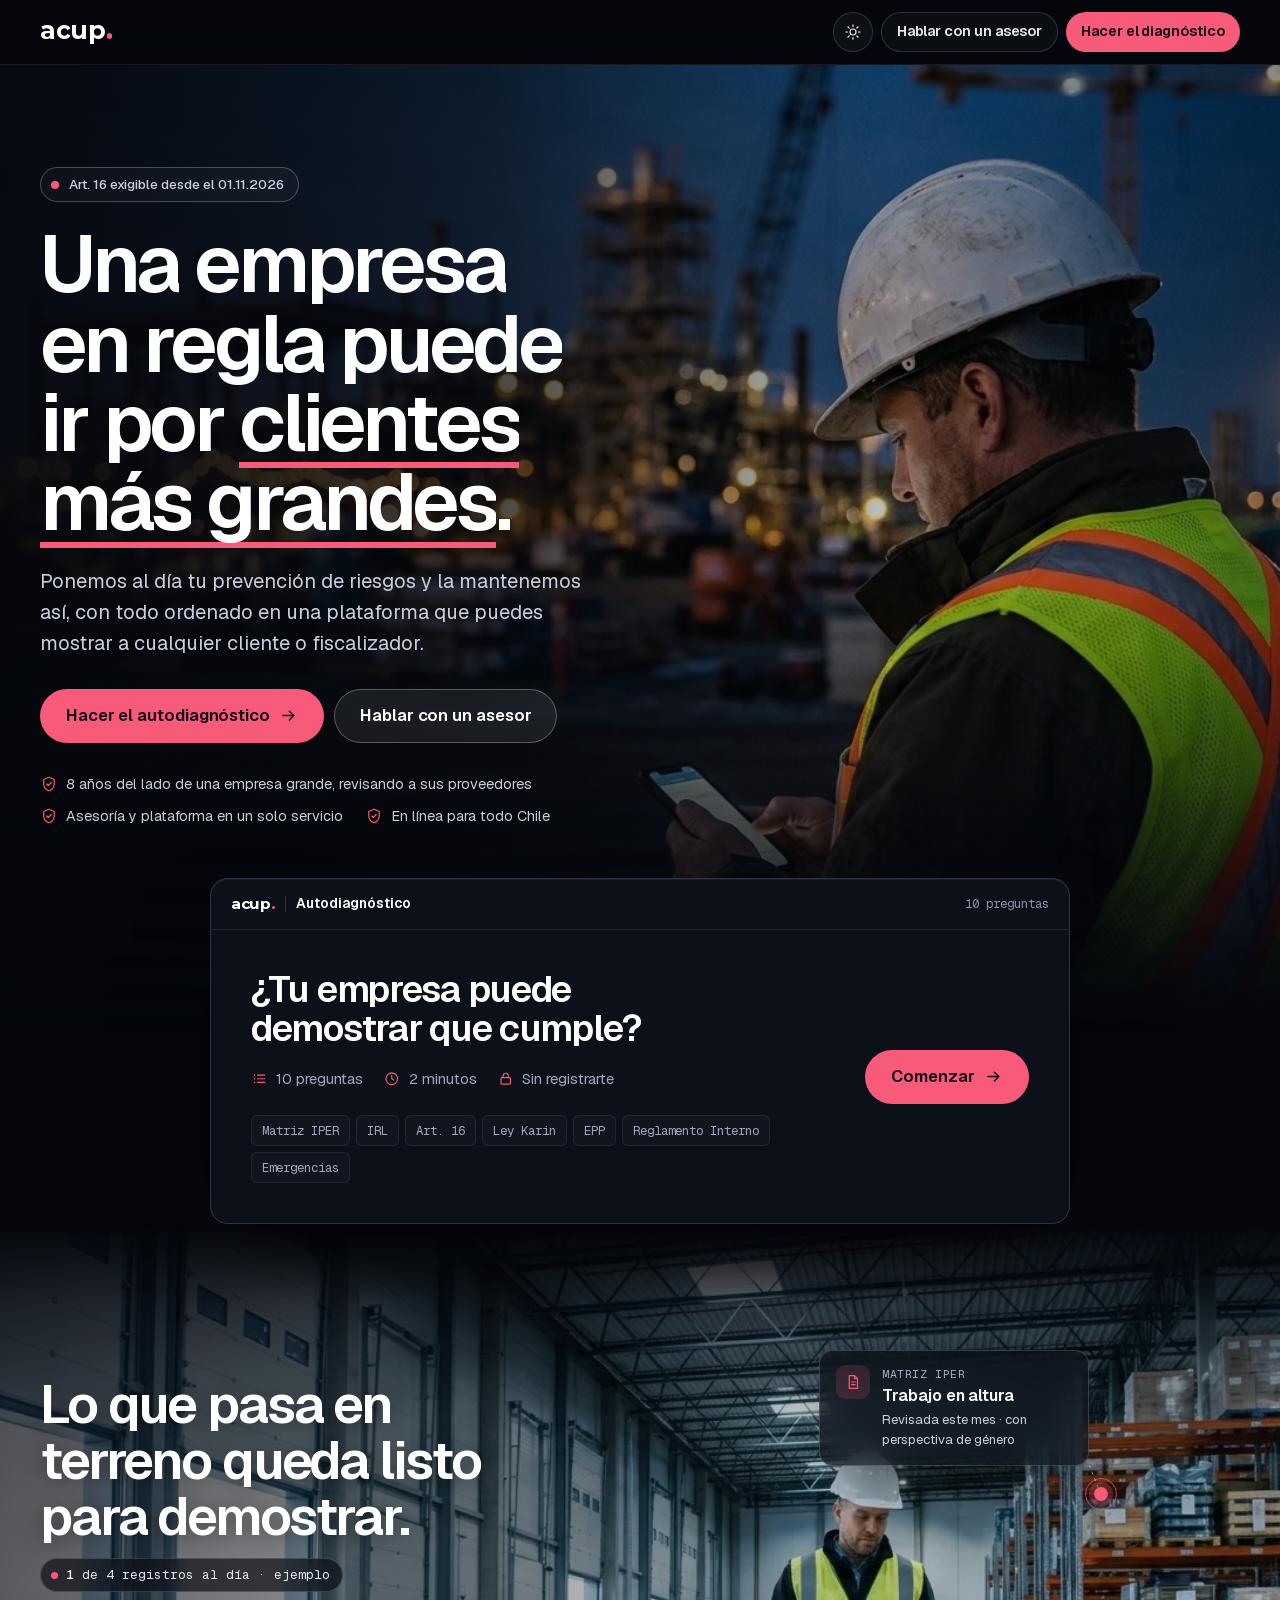
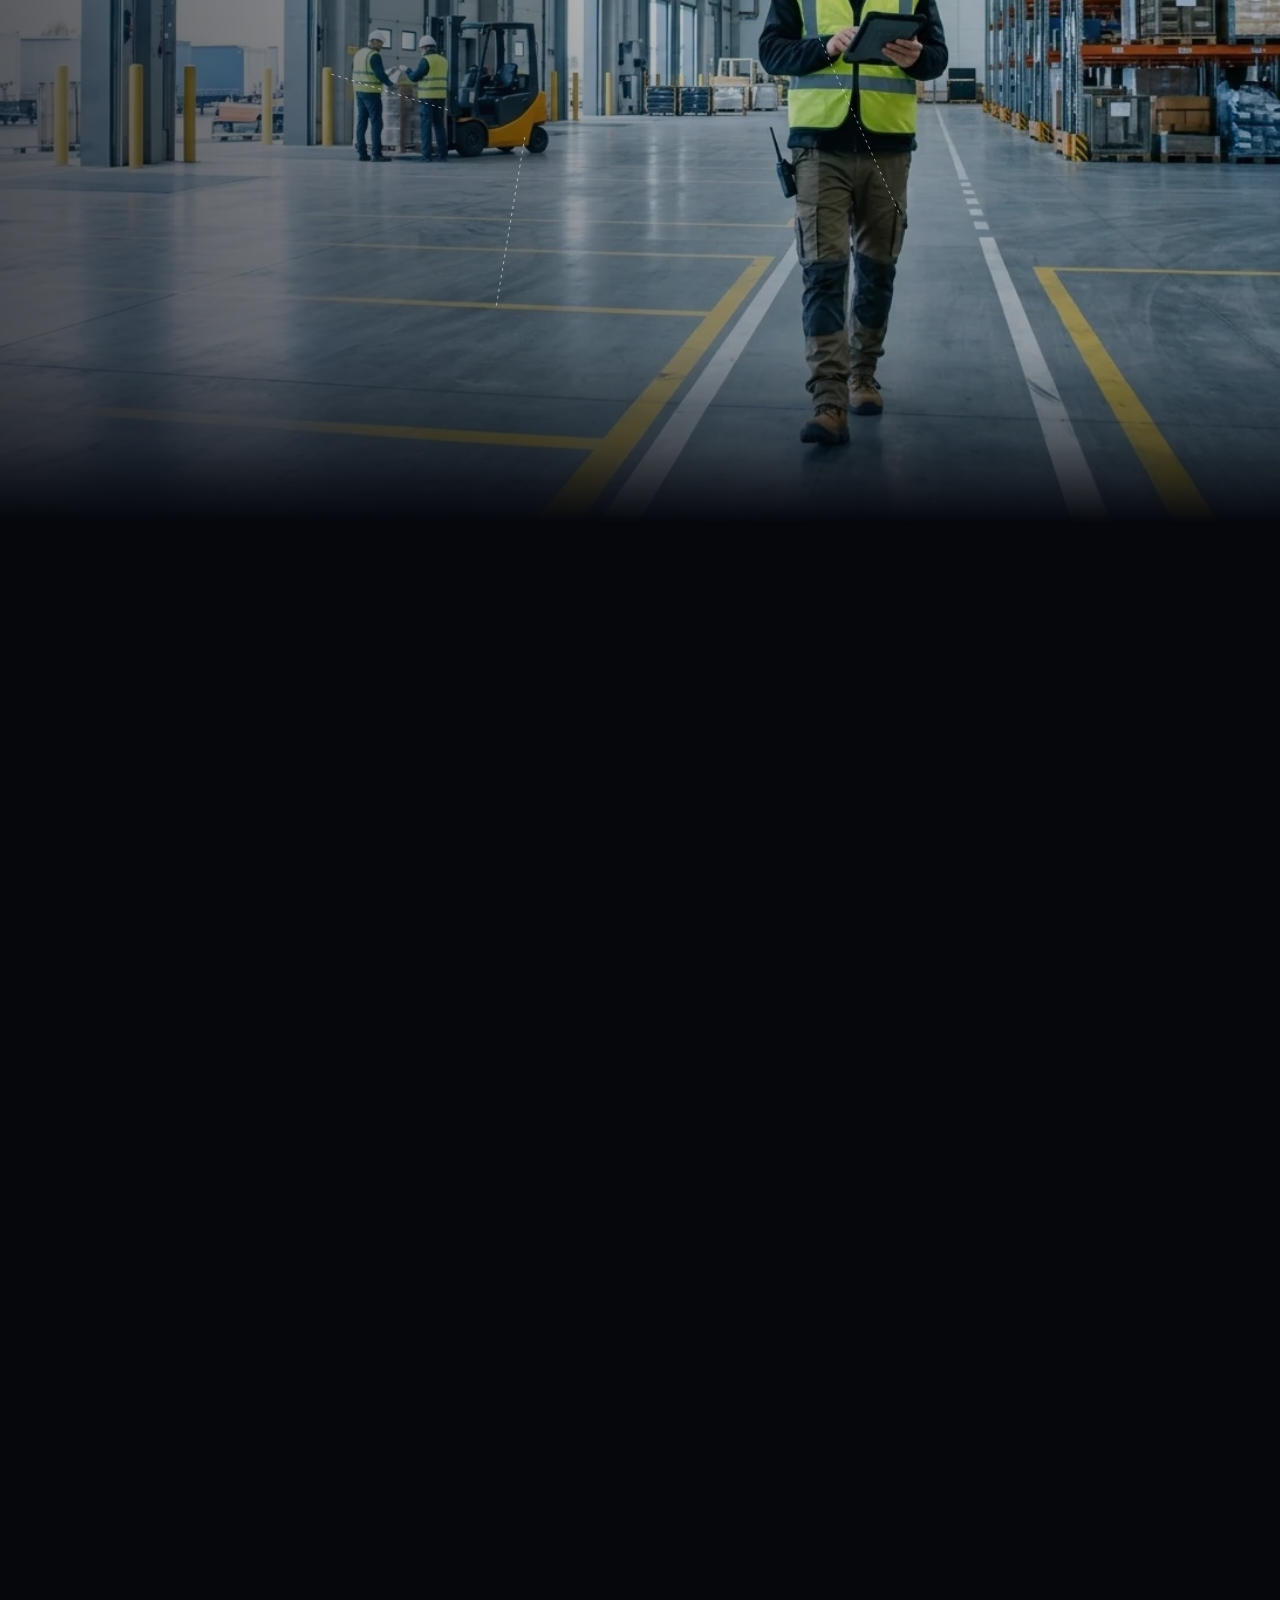
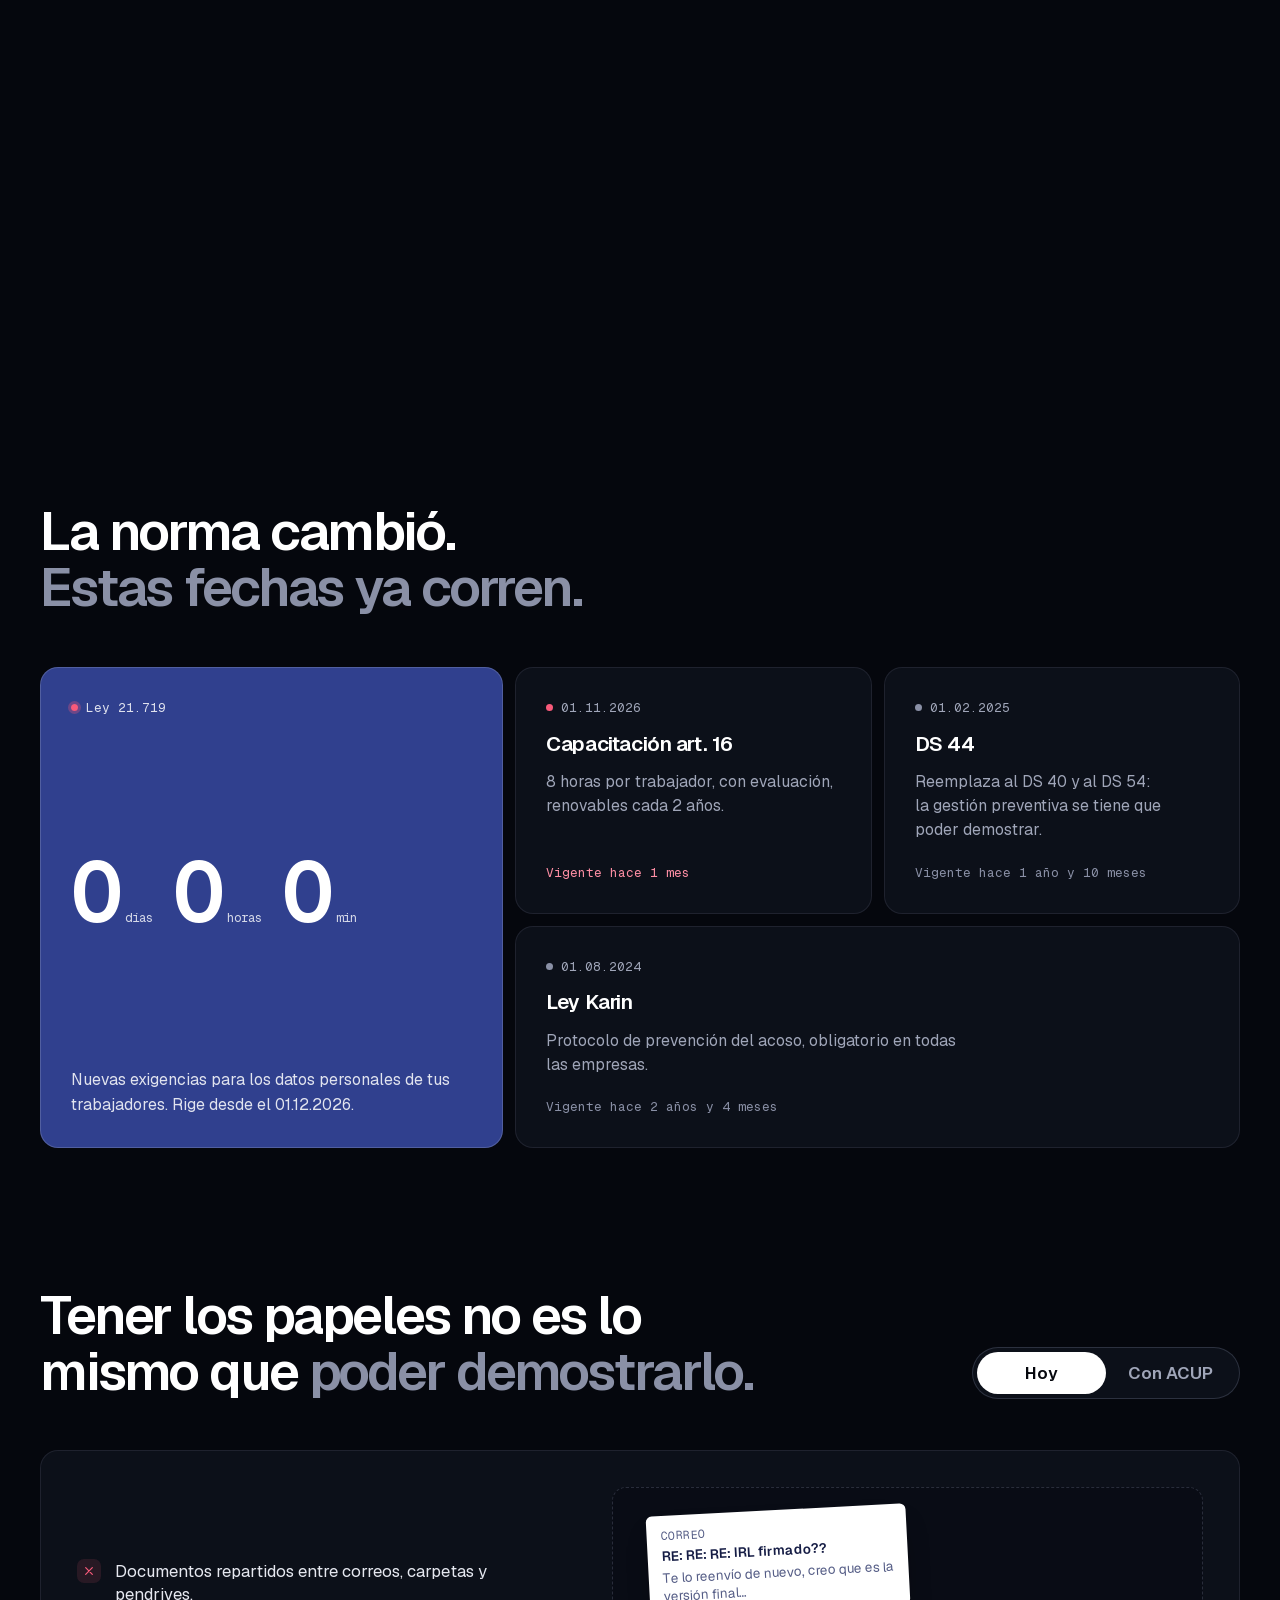
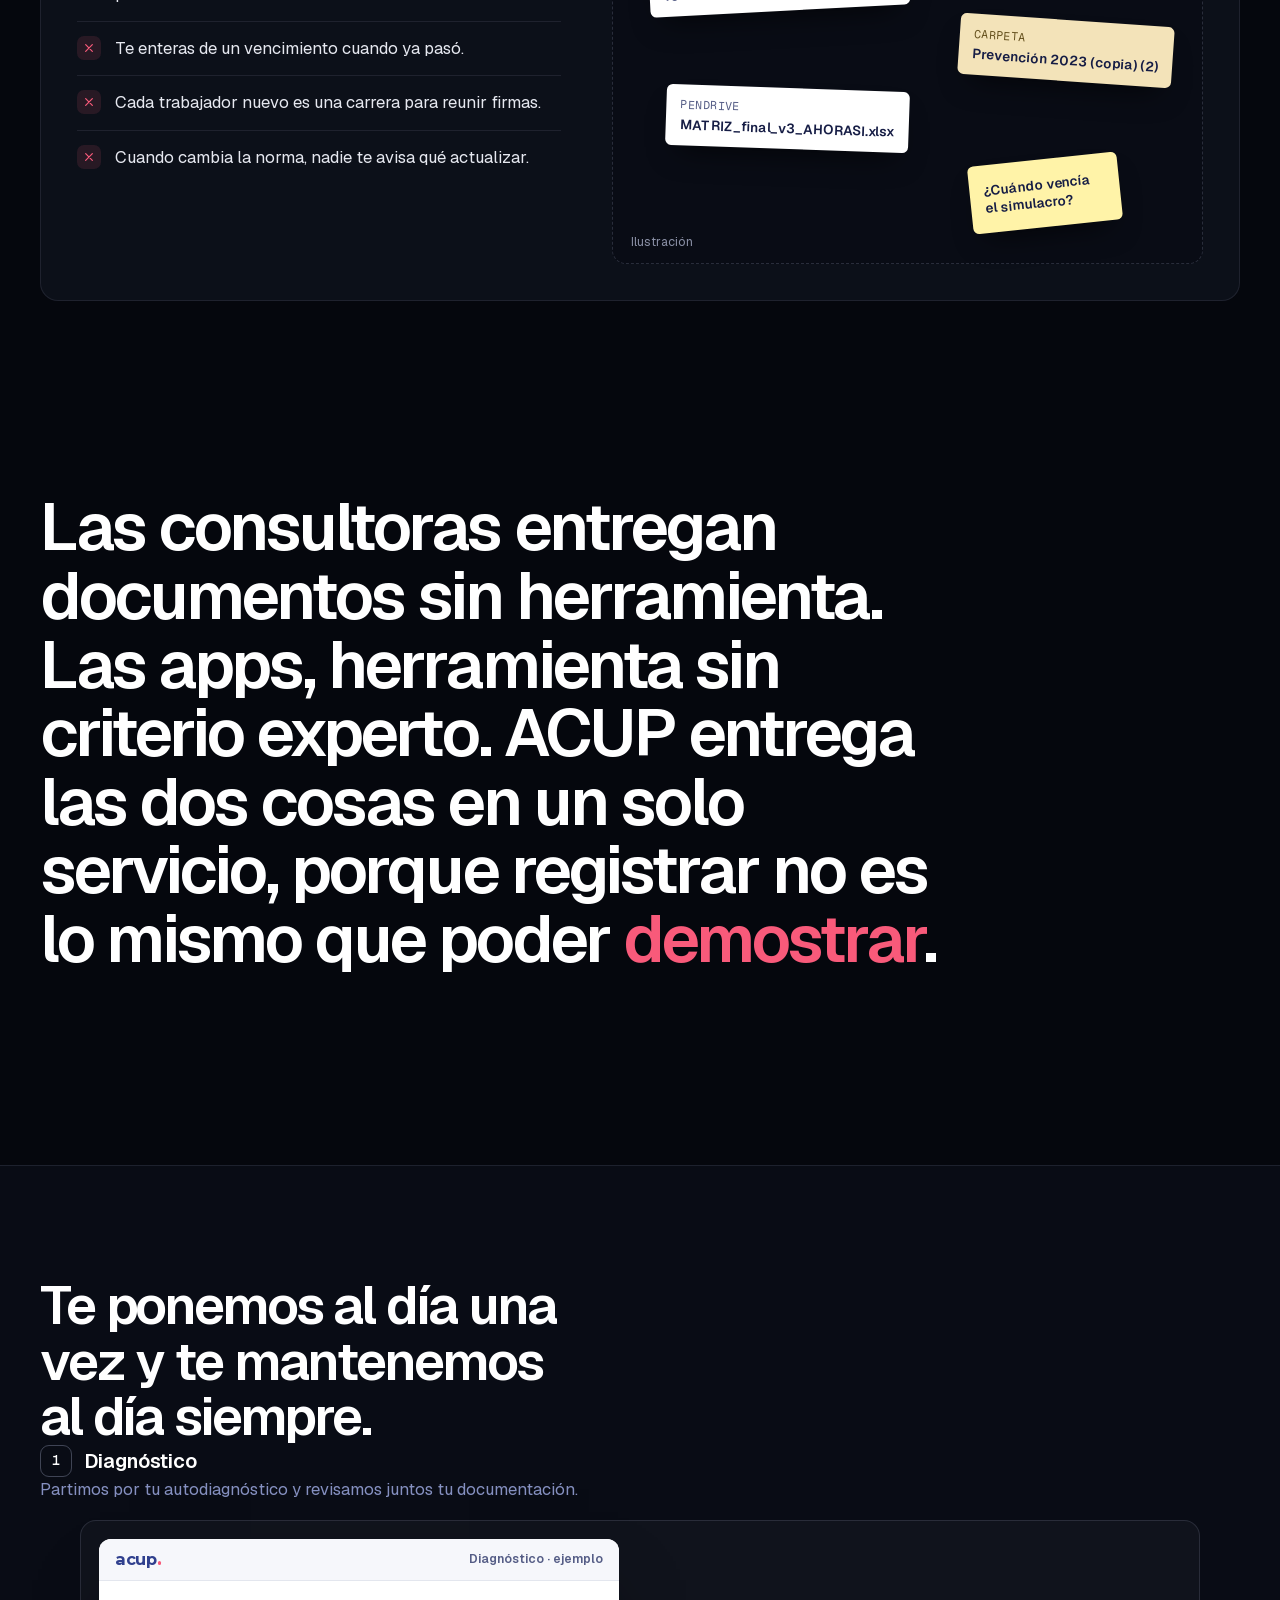
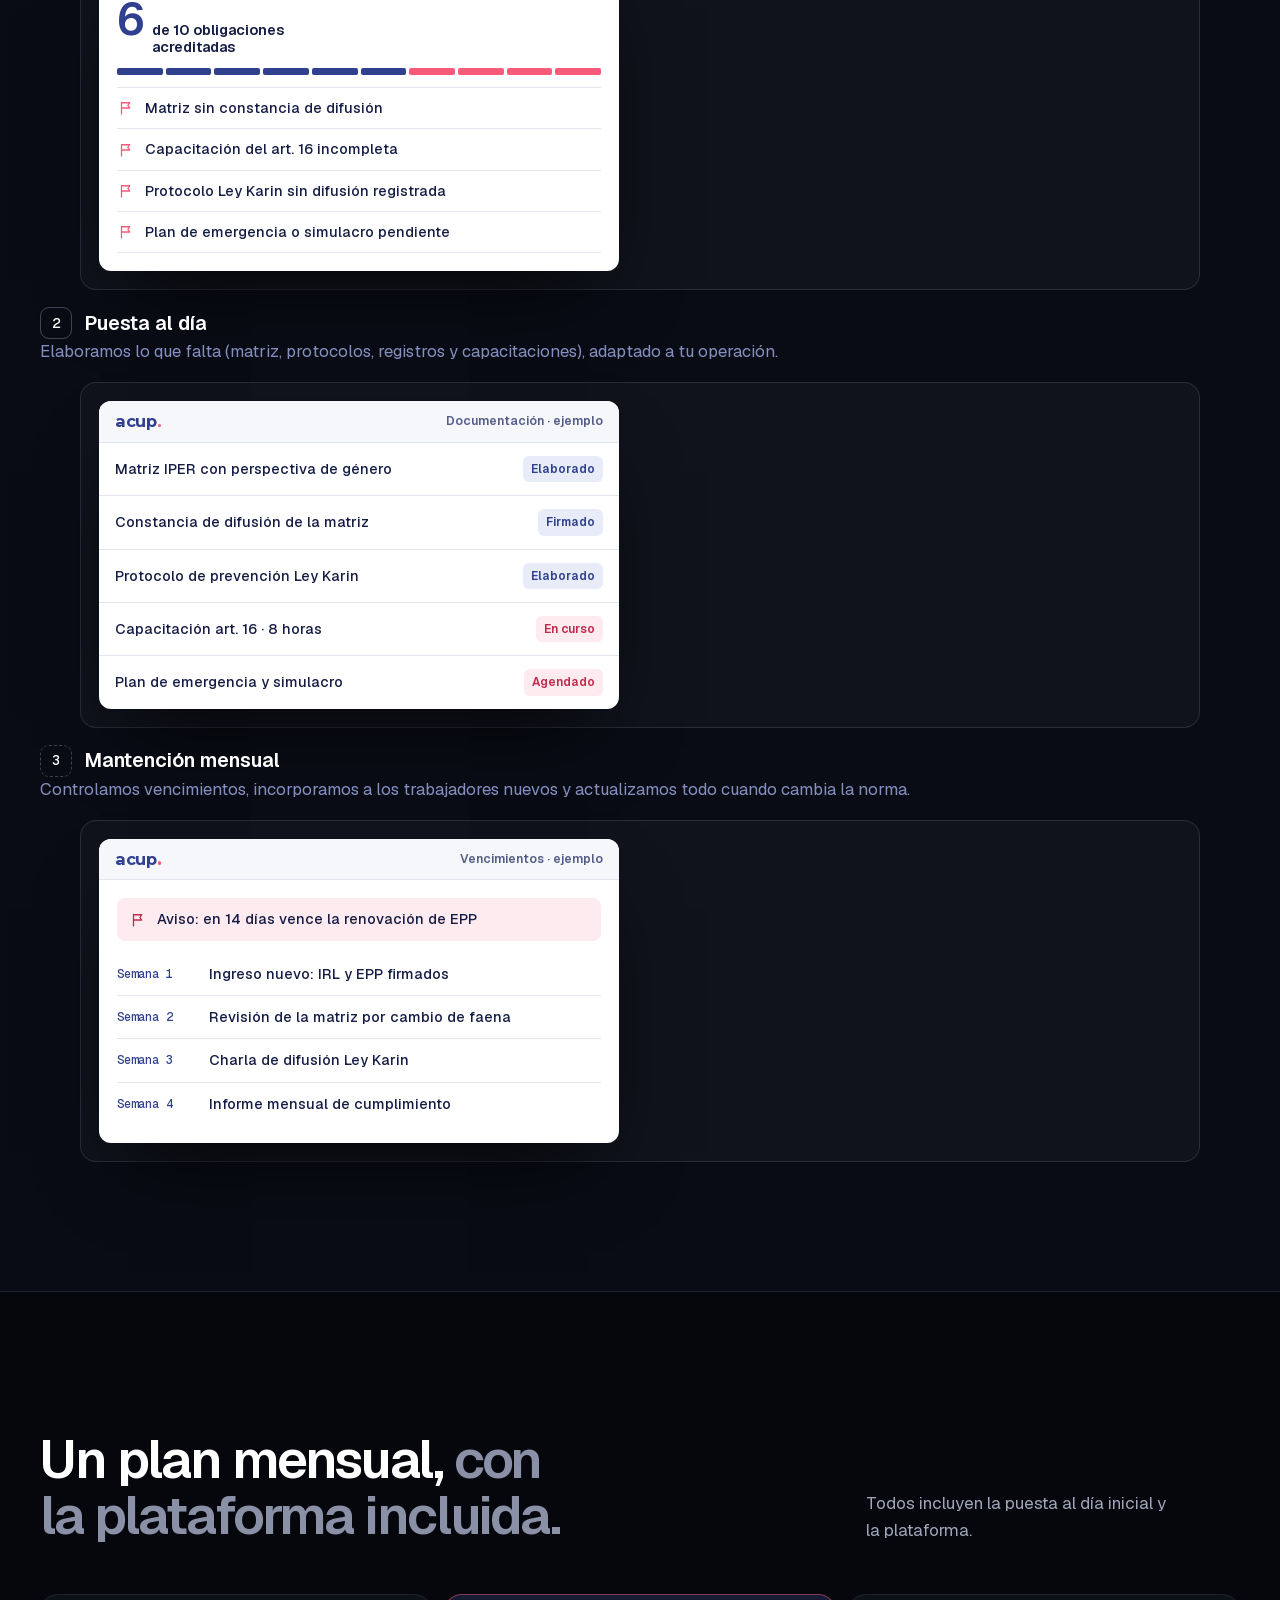
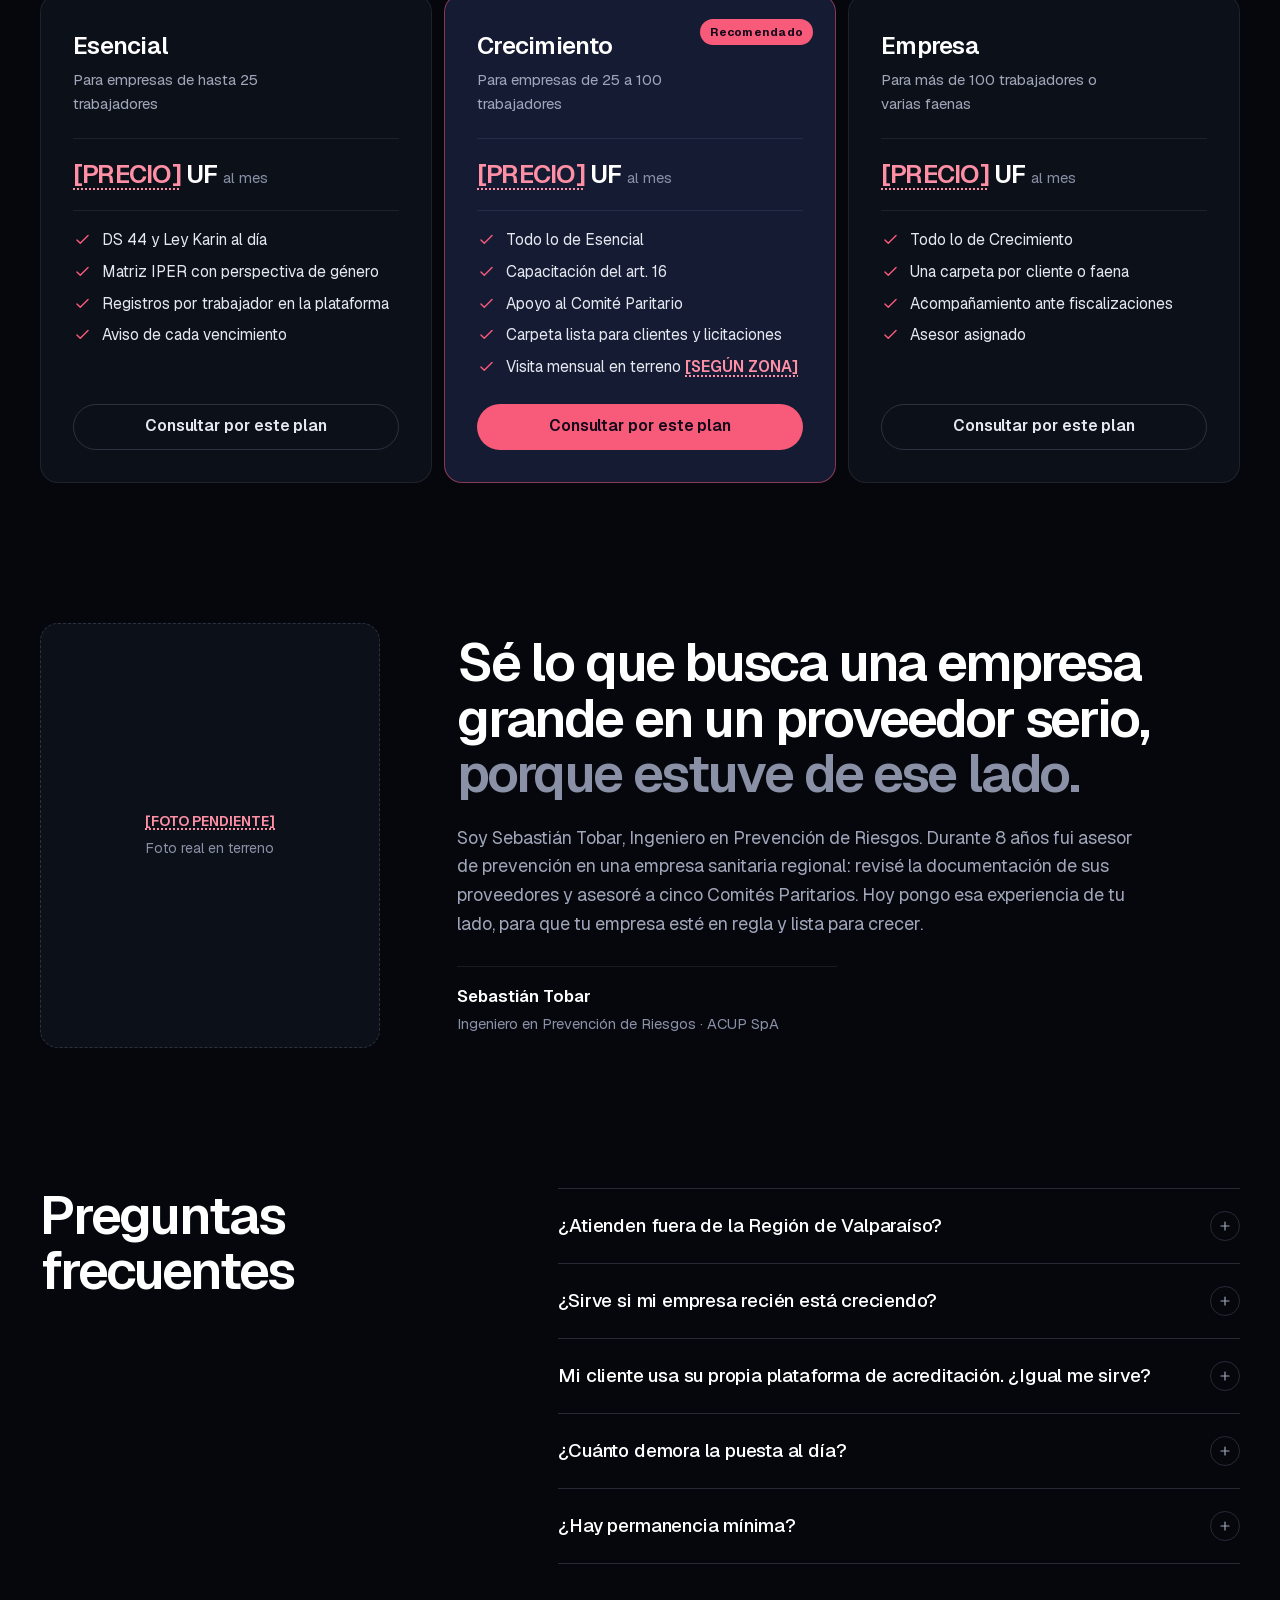
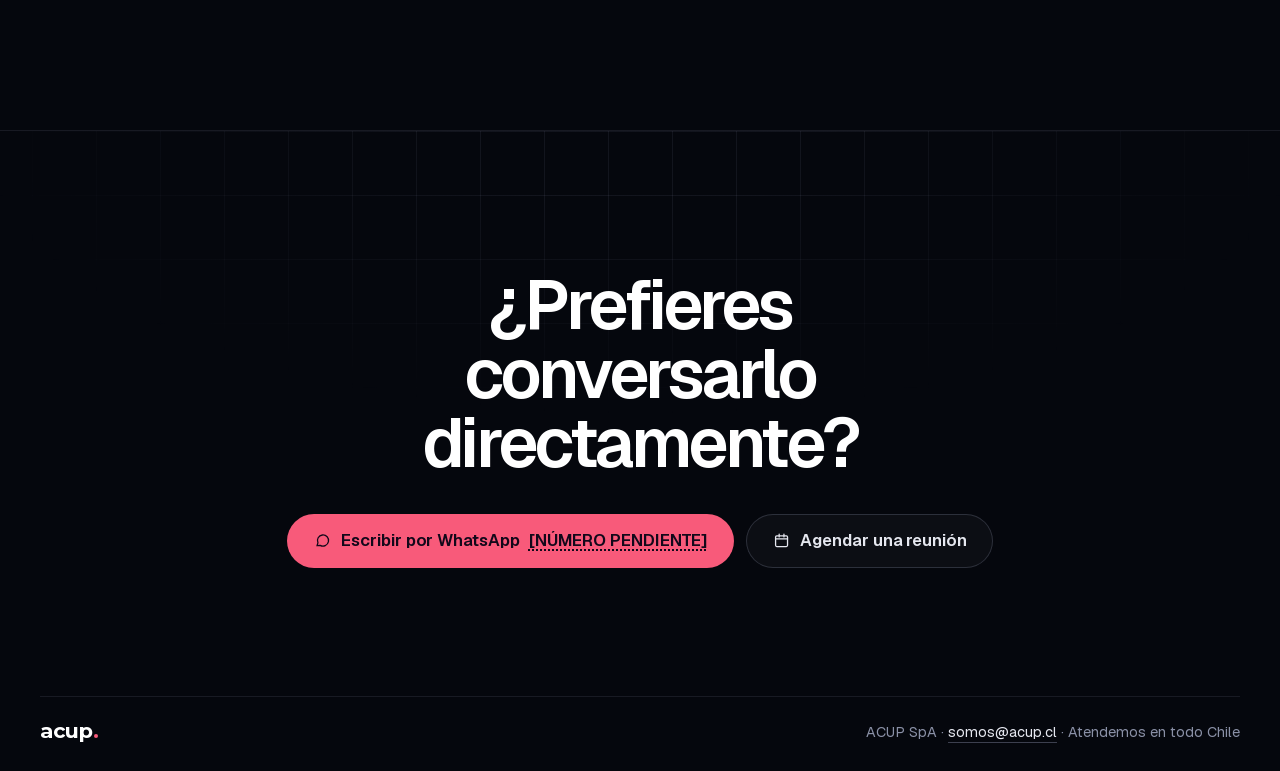
==== commit 1c869d95: "Rediseña la landing en estilo producto, con fotos y tema claro/oscuro - Portada con foto a sangre ge" ====
--- a/index.html
+++ b/index.html
@@ -1,11 +1,11 @@
 <!DOCTYPE html>
-<html lang="es-CL">
+<html lang="es-CL" data-theme="dark">
 <head>
 <meta charset="utf-8">
 <meta name="viewport" content="width=device-width, initial-scale=1">
 <title>ACUP · Prevención de riesgos al día, lista para demostrar</title>
 <meta name="description" content="Ponemos al día la prevención de riesgos de tu empresa y la mantenemos así, con todo ordenado en una plataforma que puedes mostrar a cualquier cliente o fiscalizador. Haz el autodiagnóstico en 2 minutos.">
-<meta name="theme-color" content="#1A2358">
+<meta name="theme-color" content="#070B22">
 <link rel="canonical" href="https://acup.cl/">
 <link rel="icon" href="favicon.svg" type="image/svg+xml">
 
@@ -22,9 +22,11 @@
 <meta name="twitter:title" content="Una empresa en regla puede ir por clientes más grandes · ACUP">
 <meta name="twitter:description" content="Asesoría de prevención de riesgos y plataforma en un solo servicio. Autodiagnóstico de 10 preguntas: descubre qué podría demostrar hoy tu empresa.">
 
-<link rel="preload" href="assets/fonts/archivo-latin.woff2" as="font" type="font/woff2" crossorigin>
+<link rel="preload" href="assets/fonts/geist-latin.woff2" as="font" type="font/woff2" crossorigin>
 <link rel="stylesheet" href="styles.css">
-<script>document.documentElement.classList.add('js');</script>
+<script>try{var q=new URLSearchParams(location.search).get('tema');var t=q==='claro'?'light':q==='oscuro'?'dark':localStorage.getItem('acup-theme');if(t==='light'||t==='dark')document.documentElement.setAttribute('data-theme',t)}catch(e){}document.documentElement.classList.add('js','m-enter');setTimeout(function(){document.documentElement.classList.add('m-enter-done')},900);document.documentElement.classList.add('mo-js');setTimeout(function(){document.documentElement.classList.add('mo-safe')},2500)</script>
+<link rel="modulepreload" href="assets/moments/moments.js"><link rel="modulepreload" href="assets/moments/lib.js">
+<script type="module" src="assets/moments/moments.js"></script>
 <script src="app.js" defer></script>
 
 <!-- Datos estructurados. Solo información confirmada: sin precios, teléfono
@@ -140,55 +142,65 @@
   <symbol id="i-plus" viewBox="0 0 24 24"><path d="M12 6v12M6 12h12" fill="none" stroke="currentColor" stroke-width="1.8" stroke-linecap="round"/></symbol>
   <symbol id="i-redo" viewBox="0 0 24 24"><path d="M5.5 12a6.5 6.5 0 1 0 2-4.7M5.5 4.5v3.3h3.3" fill="none" stroke="currentColor" stroke-width="1.7" stroke-linecap="round" stroke-linejoin="round"/></symbol>
   <symbol id="i-flag" viewBox="0 0 24 24"><path d="M6 20V4.5M6 5h11l-2.5 3.5L17 12H6" fill="none" stroke="currentColor" stroke-width="1.7" stroke-linejoin="round" stroke-linecap="round"/></symbol>
+  <symbol id="i-spark" viewBox="0 0 24 24"><path d="M12 3v4M12 17v4M3 12h4M17 12h4M6 6l2.5 2.5M15.5 15.5L18 18M18 6l-2.5 2.5M8.5 15.5L6 18" fill="none" stroke="currentColor" stroke-width="1.6" stroke-linecap="round"/></symbol>
+  <symbol id="i-doc" viewBox="0 0 24 24"><path d="M7 3.5h7l4 4v13H7z" fill="none" stroke="currentColor" stroke-width="1.6" stroke-linejoin="round"/><path d="M14 3.5v4h4M10 12h5M10 15.5h5" fill="none" stroke="currentColor" stroke-width="1.6" stroke-linecap="round"/></symbol>
+  <symbol id="i-pin" viewBox="0 0 24 24"><path d="M12 21s-6.5-6.2-6.5-11A6.5 6.5 0 0 1 18.5 10c0 4.8-6.5 11-6.5 11z" fill="none" stroke="currentColor" stroke-width="1.6"/><circle cx="12" cy="10" r="2.2" fill="none" stroke="currentColor" stroke-width="1.6"/></symbol>
+  <symbol id="i-sun" viewBox="0 0 24 24"><circle cx="12" cy="12" r="4" fill="none" stroke="currentColor" stroke-width="1.6"/><path d="M12 2.5v2.2M12 19.3v2.2M2.5 12h2.2M19.3 12h2.2M5.3 5.3l1.6 1.6M17.1 17.1l1.6 1.6M18.7 5.3l-1.6 1.6M6.9 17.1l-1.6 1.6" fill="none" stroke="currentColor" stroke-width="1.6" stroke-linecap="round"/></symbol>
+  <symbol id="i-moon" viewBox="0 0 24 24"><path d="M19.5 14.5A8 8 0 0 1 9.5 4.5a8 8 0 1 0 10 10z" fill="none" stroke="currentColor" stroke-width="1.6" stroke-linejoin="round"/></symbol>
+  <symbol id="i-shield" viewBox="0 0 24 24"><path d="M12 3l7 3v5.5c0 4.5-3 8-7 9.5-4-1.5-7-5-7-9.5V6z" fill="none" stroke="currentColor" stroke-width="1.6" stroke-linejoin="round"/><path d="M9 12l2 2 4-4" fill="none" stroke="currentColor" stroke-width="1.6" stroke-linecap="round" stroke-linejoin="round"/></symbol>
 </svg>
 
 <header class="top">
   <div class="top-inner">
-    <a class="folder-tab" href="#top" aria-label="ACUP, inicio">
-      <span class="wordmark">acup<span class="wordmark-dot" aria-hidden="true"></span></span>
-    </a>
-    <a class="btn btn-quiet" href="#contacto">
-      <svg class="ico" aria-hidden="true"><use href="#i-chat"/></svg>
-      Hablar con un asesor
-    </a>
+    <a class="brand" href="#top" aria-label="ACUP, inicio"><span class="wordmark">acup<span class="wordmark-dot" aria-hidden="true"></span></span></a>
+    <div class="top-actions">
+      <button class="theme-btn" type="button" aria-label="Cambiar a versión clara" data-theme-toggle>
+        <svg class="ico ico-sun" aria-hidden="true"><use href="#i-sun"/></svg>
+        <svg class="ico ico-moon" aria-hidden="true"><use href="#i-moon"/></svg>
+      </button>
+      <a class="btn btn-ghost btn-sm hide-sm" href="#contacto">Hablar con un asesor</a>
+      <a class="btn btn-primary btn-sm" href="#diagnostico">Hacer el diagnóstico</a>
+    </div>
   </div>
 </header>
 
-<nav class="tabs" aria-label="Índice de la página">
-  <ol>
-    <li><a href="#diagnostico" data-spy="diagnostico"><span class="tab-n">01</span>Diagnóstico</a></li>
-    <li><a href="#fechas" data-spy="fechas"><span class="tab-n">02</span>Fechas</a></li>
-    <li><a href="#comparar" data-spy="comparar"><span class="tab-n">03</span>Hoy / Con ACUP</a></li>
-    <li><a href="#como" data-spy="como"><span class="tab-n">04</span>Cómo funciona</a></li>
-    <li><a href="#planes" data-spy="planes"><span class="tab-n">05</span>Planes</a></li>
-    <li><a href="#quien" data-spy="quien"><span class="tab-n">06</span>Quién</a></li>
-    <li><a href="#preguntas" data-spy="preguntas"><span class="tab-n">07</span>Preguntas</a></li>
-  </ol>
-</nav>
-
 <main id="top">
 
-  <!-- 1 · Portada: la carpeta abierta -->
-  <section class="folder" aria-labelledby="titular">
-    <div class="cover">
-      <h1 id="titular">Una empresa en regla puede ir por clientes más grandes.</h1>
-      <p class="lede">Ponemos al día tu prevención de riesgos y la mantenemos así, con todo ordenado en una plataforma que puedes mostrar a cualquier cliente o fiscalizador.</p>
-      <ul class="supports">
-        <li>8 años del lado de una empresa grande, revisando a sus proveedores</li>
-        <li>Asesoría y plataforma en un solo servicio</li>
-        <li>En línea para todo Chile</li>
-      </ul>
-    </div>
-
-    <div class="tray" id="diagnostico">
-      <div class="stack" data-remaining="10">
-        <div class="edges" aria-hidden="true">
-          <span></span><span></span><span></span><span></span><span></span><span></span><span></span><span></span><span></span>
+  <!-- 1 · Portada -->
+  <section class="hero" aria-labelledby="titular">
+    <div class="hero-media" aria-hidden="true">
+      <!-- IMAGEN: generada con IA en Google Flow (escena ilustrativa, no es un cliente ni un trabajador real). Reemplazable por foto real. -->
+      <img src="assets/img/hero.jpg" alt="" width="1376" height="768" fetchpriority="high" decoding="async">
+    </div>
+    <div class="wrap hero-inner">
+      <div class="hero-copy">
+        <p class="hero-badge"><span class="pulse" aria-hidden="true"></span>Art. 16 exigible desde el 01.11.2026</p>
+        <h1 id="titular" data-enter>Una empresa en regla puede ir por <span class="hl">clientes más grandes</span>.</h1>
+        <p class="lede">Ponemos al día tu prevención de riesgos y la mantenemos así, con todo ordenado en una plataforma que puedes mostrar a cualquier cliente o fiscalizador.</p>
+        <div class="hero-ctas">
+          <a class="btn btn-primary btn-lg" href="#diagnostico" data-scroll-diag>Hacer el autodiagnóstico<svg class="ico" aria-hidden="true"><use href="#i-right"/></svg></a>
+          <a class="btn btn-glass btn-lg" href="#contacto">Hablar con un asesor</a>
         </div>
-
-        <article class="sheet diag" aria-labelledby="diag-title" data-step="intro">
-          <span class="flag" aria-hidden="true"></span>
-          <span class="folio" aria-hidden="true">Hoja 01</span>
+        <ul class="supports">
+          <li><svg class="ico" aria-hidden="true"><use href="#i-shield"/></svg>8 años del lado de una empresa grande, revisando a sus proveedores</li>
+          <li><svg class="ico" aria-hidden="true"><use href="#i-shield"/></svg>Asesoría y plataforma en un solo servicio</li>
+          <li><svg class="ico" aria-hidden="true"><use href="#i-shield"/></svg>En línea para todo Chile</li>
+        </ul>
+      </div>
+
+
+    </div>
+  </section>
+
+  <!-- Autodiagnóstico: sube sobre el borde inferior de la portada -->
+  <section class="diag-sec" aria-label="Autodiagnóstico">
+    <div class="wrap">
+      <div class="hero-panel" id="diagnostico">
+        <article class="panel panel-glass diag" aria-labelledby="diag-title" data-step="intro">
+          <div class="panel-bar">
+            <span class="panel-title"><span class="wordmark wordmark-xs">acup<span class="wordmark-dot" aria-hidden="true"></span></span>Autodiagnóstico</span>
+            <span class="panel-meta" id="diag-meta">10 preguntas</span>
+          </div>
           <div class="diag-body" id="diag-body">
             <div class="diag-intro">
               <h2 id="diag-title" class="diag-h" tabindex="-1">¿Tu empresa puede demostrar que cumple?</h2>
@@ -197,7 +209,9 @@
                 <li><svg class="ico" aria-hidden="true"><use href="#i-clock"/></svg>2 minutos</li>
                 <li><svg class="ico" aria-hidden="true"><use href="#i-lock"/></svg>Sin registrarte</li>
               </ul>
-              <p class="covers">Revisa matriz IPER, información de riesgos, capacitación del art. 16, Ley Karin, entrega de EPP, Reglamento Interno y emergencias.</p>
+              <div class="topics" aria-label="Temas que revisa">
+                <span>Matriz IPER</span><span>IRL</span><span>Art. 16</span><span>Ley Karin</span><span>EPP</span><span>Reglamento Interno</span><span>Emergencias</span>
+              </div>
               <button class="btn btn-primary btn-lg" type="button" data-action="start">
                 Comenzar
                 <svg class="ico" aria-hidden="true"><use href="#i-right"/></svg>
@@ -211,61 +225,89 @@
     </div>
   </section>
 
-  <!-- 2 · Fechas de la norma -->
-  <section class="sheet-section" id="fechas" aria-labelledby="fechas-h">
-    <div class="sheet wide">
-      <span class="folio" aria-hidden="true">Hoja 02</span>
-      <h2 id="fechas-h" class="h2">La norma cambió. Estas fechas ya corren.</h2>
-      <ol class="register">
-        <li class="reg-row" data-date="2024-08-01">
-          <time class="reg-date" datetime="2024-08-01">01.08.2024</time>
-          <div class="reg-text">
-            <h3>Ley Karin</h3>
-            <p>Protocolo de prevención del acoso, obligatorio en todas las empresas.</p>
-          </div>
-          <p class="reg-status">Vigente</p>
+  <!-- Terreno: la foto queda fija y aparecen los registros, unidos a puntos de la escena -->
+  <section class="field" id="terreno" aria-labelledby="terreno-h">
+    <div class="field-stage">
+      <div class="field-media" aria-hidden="true">
+        <!-- IMAGEN: generada con IA en Google Flow (escena ilustrativa). Reemplazable por foto real en terreno. -->
+        <img src="assets/img/terreno.jpg" alt="" width="1376" height="768" loading="lazy" decoding="async">
+      </div>
+      <div class="wrap field-copy">
+        <h2 id="terreno-h" class="h2">Lo que pasa en terreno queda listo para demostrar.</h2>
+        <p class="field-count" aria-hidden="true"><span class="dot dot-coral"></span><b data-field-n>4</b> de 4 registros al día · ejemplo</p>
+      </div>
+      <ol class="field-cards">
+        <li class="fcard" style="--x: 86%; --y: 30%; --cx: 64%; --cy: 14%">
+          <span class="fcard-ico"><svg class="ico" aria-hidden="true"><use href="#i-doc"/></svg></span>
+          <span class="fcard-k">Matriz IPER</span>
+          <strong>Trabajo en altura</strong>
+          <span class="fcard-s">Revisada este mes · con perspectiva de género</span>
         </li>
-        <li class="reg-row" data-date="2025-02-01">
-          <time class="reg-date" datetime="2025-02-01">01.02.2025</time>
-          <div class="reg-text">
-            <h3>DS 44</h3>
-            <p>Reemplaza al DS 40 y al DS 54: la gestión preventiva se tiene que poder demostrar.</p>
-          </div>
-          <p class="reg-status">Vigente</p>
+        <li class="fcard" style="--x: 35%; --y: 54%; --cx: 5%; --cy: 42%">
+          <span class="fcard-ico"><svg class="ico" aria-hidden="true"><use href="#i-check"/></svg></span>
+          <span class="fcard-k">IRL firmado</span>
+          <strong>Ingreso nuevo · Bodega</strong>
+          <span class="fcard-s">Firmado antes de empezar a trabajar</span>
         </li>
-        <li class="reg-row" data-date="2026-11-01">
-          <time class="reg-date" datetime="2026-11-01">01.11.2026</time>
-          <div class="reg-text">
-            <h3>Capacitación art. 16</h3>
-            <p>8 horas por trabajador, con evaluación, renovables cada 2 años.</p>
-          </div>
-          <p class="reg-status">Exigible</p>
+        <li class="fcard" style="--x: 64%; --y: 46%; --cx: 70%; --cy: 64%">
+          <span class="fcard-ico"><svg class="ico" aria-hidden="true"><use href="#i-shield"/></svg></span>
+          <span class="fcard-k">EPP entregado</span>
+          <strong>Casco, lentes y guantes</strong>
+          <span class="fcard-s">Entrega con registro firmado</span>
         </li>
-        <li class="reg-row" data-date="2026-12-01">
-          <time class="reg-date" datetime="2026-12-01">01.12.2026</time>
-          <div class="reg-text">
-            <h3>Ley 21.719</h3>
-            <p>Nuevas exigencias para los datos personales de tus trabajadores.</p>
-          </div>
-          <p class="reg-status">Desde el 01.12.2026</p>
+        <li class="fcard" style="--x: 41%; --y: 57%; --cx: 18%; --cy: 74%">
+          <span class="fcard-ico"><svg class="ico" aria-hidden="true"><use href="#i-list"/></svg></span>
+          <span class="fcard-k">Capacitación art. 16</span>
+          <strong>8 de 8 horas</strong>
+          <span class="fcard-s">Con evaluación, renovable cada 2 años</span>
         </li>
       </ol>
     </div>
   </section>
 
+  <!-- 2 · Fechas de la norma -->
+  <section class="section" id="fechas" aria-labelledby="fechas-h">
+    <div class="wrap">
+      <h2 id="fechas-h" class="h2">La norma cambió. <span class="dim">Estas fechas ya corren.</span></h2>
+      <div class="bento">
+        <article class="cell cell-count" data-date="2026-12-01">
+          <p class="cell-tag"><span class="dot dot-coral" aria-hidden="true"></span>Ley 21.719</p>
+          <p class="count" aria-live="off"><span class="count-n" data-unit="d">—</span><small>días</small><span class="count-n" data-unit="h">—</span><small>horas</small><span class="count-n" data-unit="m">—</span><small>min</small></p>
+          <p class="cell-text">Nuevas exigencias para los datos personales de tus trabajadores. <time datetime="2026-12-01">Rige desde el 01.12.2026.</time></p>
+        </article>
+        <article class="cell" data-date="2026-11-01">
+          <p class="cell-tag"><span class="dot dot-coral" aria-hidden="true"></span><time datetime="2026-11-01">01.11.2026</time></p>
+          <h3>Capacitación art. 16</h3>
+          <p class="cell-text">8 horas por trabajador, con evaluación, renovables cada 2 años.</p>
+          <p class="reg-status">Exigible</p>
+        </article>
+        <article class="cell" data-date="2025-02-01">
+          <p class="cell-tag"><span class="dot" aria-hidden="true"></span><time datetime="2025-02-01">01.02.2025</time></p>
+          <h3>DS 44</h3>
+          <p class="cell-text">Reemplaza al DS 40 y al DS 54: la gestión preventiva se tiene que poder demostrar.</p>
+          <p class="reg-status">Vigente</p>
+        </article>
+        <article class="cell" data-date="2024-08-01">
+          <p class="cell-tag"><span class="dot" aria-hidden="true"></span><time datetime="2024-08-01">01.08.2024</time></p>
+          <h3>Ley Karin</h3>
+          <p class="cell-text">Protocolo de prevención del acoso, obligatorio en todas las empresas.</p>
+          <p class="reg-status">Vigente</p>
+        </article>
+      </div>
+    </div>
+  </section>
+
   <!-- 3 · Comparador -->
-  <section class="sheet-section" id="comparar" aria-labelledby="comparar-h">
-    <div class="sheet wide compare" data-state="hoy">
-      <span class="folio" aria-hidden="true">Hoja 03</span>
+  <section class="section" id="comparar" aria-labelledby="comparar-h">
+    <div class="wrap compare" data-state="hoy">
       <div class="compare-head">
-        <h2 id="comparar-h" class="h2">Tener los papeles no es lo mismo que poder demostrarlo.</h2>
+        <h2 id="comparar-h" class="h2">Tener los papeles no es lo mismo que <span class="dim">poder demostrarlo.</span></h2>
         <div class="switch" role="group" aria-label="Comparar la gestión de tu empresa">
           <button type="button" class="switch-btn" data-set="hoy" aria-pressed="true">Hoy</button>
           <button type="button" class="switch-btn" data-set="acup" aria-pressed="false">Con ACUP</button>
           <span class="switch-thumb" aria-hidden="true"></span>
         </div>
       </div>
-
       <div class="compare-body">
         <div class="compare-lists">
           <ul class="clist clist-hoy" aria-label="Hoy">
@@ -329,44 +371,84 @@
     </div>
   </section>
 
-  <!-- 4 · Cómo funciona -->
-  <section class="sheet-section" id="como" aria-labelledby="como-h">
-    <div class="sheet wide">
-    <span class="folio" aria-hidden="true">Hoja 04</span>
-    <h2 id="como-h" class="h2">Te ponemos al día una vez y te mantenemos al día siempre.</h2>
-    <div class="process">
-      <div class="span span-once" aria-hidden="true"><span>Una vez</span></div>
-      <div class="span span-always" aria-hidden="true"><span>Todos los meses</span></div>
-      <ol class="steps">
-        <li>
-          <span class="step-n" aria-hidden="true">1</span>
-          <h3>Diagnóstico</h3>
-          <p>Partimos por tu autodiagnóstico y revisamos juntos tu documentación.</p>
-        </li>
-        <li>
-          <span class="step-n" aria-hidden="true">2</span>
-          <h3>Puesta al día</h3>
-          <p>Elaboramos lo que falta (matriz, protocolos, registros y capacitaciones), adaptado a tu operación.</p>
-        </li>
-        <li>
-          <span class="step-n step-n-loop" aria-hidden="true">3</span>
-          <h3>Mantención mensual</h3>
-          <p>Controlamos vencimientos, incorporamos a los trabajadores nuevos y actualizamos todo cuando cambia la norma.</p>
-        </li>
-      </ol>
-    </div>
+  <!-- Enunciado: se ilumina palabra por palabra al hacer scroll (momento word-highlight) -->
+  <section class="statement" id="enunciado" data-moment="word-highlight" data-moment-opts='{"from": 0.88, "to": 0.4}' aria-label="Por qué ACUP">
+    <div class="container"><p class="mo-wh__text">Las consultoras entregan documentos sin herramienta. Las apps, herramienta sin criterio experto. ACUP entrega las dos cosas en un solo servicio, porque registrar no es lo mismo que poder <strong>demostrar</strong>.</p></div>
+  </section>
+
+  <!-- 4 · Cómo funciona: queda fijo mientras avanzan sus tres pasos (momento pinned-chapters) -->
+  <section class="how" id="como" data-moment="pinned-chapters" aria-labelledby="como-h">
+    <div class="mo-pc__grid">
+      <div class="mo-pc__text">
+        <h2 id="como-h" class="how-h">Te ponemos al día una vez y te mantenemos al día siempre.</h2>
+        <ol class="mo-pc__steps">
+          <li class="mo-pc__step">
+            <h3><span class="how-n" aria-hidden="true">1</span>Diagnóstico</h3>
+            <p>Partimos por tu autodiagnóstico y revisamos juntos tu documentación.</p>
+            <figure class="mo-pc__visual mo-pc__visual--lit" aria-hidden="true">
+              <div class="win">
+                <div class="win-bar"><span class="wordmark wordmark-sm">acup<span class="wordmark-dot"></span></span><span>Diagnóstico · ejemplo</span></div>
+                <div class="win-body">
+                  <div class="win-score"><b>6</b><span>de 10 obligaciones acreditadas</span></div>
+                  <div class="win-ruler"><i class="ok"></i><i class="ok"></i><i class="ok"></i><i class="ok"></i><i class="ok"></i><i class="ok"></i><i></i><i></i><i></i><i></i></div>
+                  <ul class="win-list">
+                    <li><svg class="ico" aria-hidden="true"><use href="#i-flag"/></svg>Matriz sin constancia de difusión</li>
+                    <li><svg class="ico" aria-hidden="true"><use href="#i-flag"/></svg>Capacitación del art. 16 incompleta</li>
+                    <li><svg class="ico" aria-hidden="true"><use href="#i-flag"/></svg>Protocolo Ley Karin sin difusión registrada</li>
+                    <li><svg class="ico" aria-hidden="true"><use href="#i-flag"/></svg>Plan de emergencia o simulacro pendiente</li>
+                  </ul>
+                </div>
+              </div>
+            </figure>
+          </li>
+          <li class="mo-pc__step">
+            <h3><span class="how-n" aria-hidden="true">2</span>Puesta al día</h3>
+            <p>Elaboramos lo que falta (matriz, protocolos, registros y capacitaciones), adaptado a tu operación.</p>
+            <figure class="mo-pc__visual mo-pc__visual--lit" aria-hidden="true">
+              <div class="win">
+                <div class="win-bar"><span class="wordmark wordmark-sm">acup<span class="wordmark-dot"></span></span><span>Documentación · ejemplo</span></div>
+                <ul class="win-docs">
+                  <li><span>Matriz IPER con perspectiva de género</span><em class="ok">Elaborado</em></li>
+                  <li><span>Constancia de difusión de la matriz</span><em class="ok">Firmado</em></li>
+                  <li><span>Protocolo de prevención Ley Karin</span><em class="ok">Elaborado</em></li>
+                  <li><span>Capacitación art. 16 · 8 horas</span><em class="due">En curso</em></li>
+                  <li><span>Plan de emergencia y simulacro</span><em class="due">Agendado</em></li>
+                </ul>
+              </div>
+            </figure>
+          </li>
+          <li class="mo-pc__step">
+            <h3><span class="how-n how-n--loop" aria-hidden="true">3</span>Mantención mensual</h3>
+            <p>Controlamos vencimientos, incorporamos a los trabajadores nuevos y actualizamos todo cuando cambia la norma.</p>
+            <figure class="mo-pc__visual mo-pc__visual--lit" aria-hidden="true">
+              <div class="win">
+                <div class="win-bar"><span class="wordmark wordmark-sm">acup<span class="wordmark-dot"></span></span><span>Vencimientos · ejemplo</span></div>
+                <div class="win-body">
+                  <div class="win-alert"><svg class="ico" aria-hidden="true"><use href="#i-flag"/></svg>Aviso: en 14 días vence la renovación de EPP</div>
+                  <ul class="win-cal">
+                    <li><time>Semana 1</time><span>Ingreso nuevo: IRL y EPP firmados</span></li>
+                    <li><time>Semana 2</time><span>Revisión de la matriz por cambio de faena</span></li>
+                    <li><time>Semana 3</time><span>Charla de difusión Ley Karin</span></li>
+                    <li><time>Semana 4</time><span>Informe mensual de cumplimiento</span></li>
+                  </ul>
+                </div>
+              </div>
+            </figure>
+          </li>
+        </ol>
+      </div>
+      <div class="mo-pc__visuals"></div>
     </div>
   </section>
 
   <!-- 5 · Planes -->
-  <section class="sheet-section" id="planes" aria-labelledby="planes-h">
-    <div class="sheet wide">
-    <span class="folio" aria-hidden="true">Hoja 05</span>
-    <div class="section-head">
-      <h2 id="planes-h" class="h2">Un plan mensual, con la plataforma incluida.</h2>
-      <p class="section-sub">Todos incluyen la puesta al día inicial y la plataforma.</p>
-    </div>
-    <div class="plans">
+  <section class="section" id="planes" aria-labelledby="planes-h">
+    <div class="wrap">
+      <div class="section-head">
+        <h2 id="planes-h" class="h2">Un plan mensual, <span class="dim">con la plataforma incluida.</span></h2>
+        <p class="section-sub">Todos incluyen la puesta al día inicial y la plataforma.</p>
+      </div>
+      <div class="plans">
       <article class="plan" aria-labelledby="p1">
         <h3 id="p1">Esencial</h3>
         <p class="plan-for">Para empresas de hasta 25 trabajadores</p>
@@ -407,20 +489,18 @@
         </ul>
         <a class="btn btn-line" href="#contacto">Consultar por este plan</a>
       </article>
-    </div>
+      </div>
     </div>
   </section>
 
   <!-- 6 · Quién está detrás -->
-  <section class="sheet-section" id="quien" aria-labelledby="quien-h">
-    <div class="sheet wide who">
-      <span class="folio" aria-hidden="true">Hoja 06</span>
+  <section class="section" id="quien" aria-labelledby="quien-h">
+    <div class="wrap who">
       <figure class="photo">
-        <svg class="clip" viewBox="0 0 24 60" aria-hidden="true"><path d="M8 52V12a4 4 0 0 1 8 0v34a2 2 0 0 1-4 0V16" fill="none" stroke="currentColor" stroke-width="2.2" stroke-linecap="round"/></svg>
         <div class="photo-slot"><span class="todo">[FOTO PENDIENTE]</span><span>Foto real en terreno</span></div>
       </figure>
       <div class="who-text">
-        <h2 id="quien-h" class="h2">Sé lo que busca una empresa grande en un proveedor serio, porque estuve de ese lado.</h2>
+        <h2 id="quien-h" class="h2">Sé lo que busca una empresa grande en un proveedor serio, <span class="dim">porque estuve de ese lado.</span></h2>
         <p>Soy Sebastián Tobar, Ingeniero en Prevención de Riesgos. Durante 8 años fui asesor de prevención en una empresa sanitaria regional: revisé la documentación de sus proveedores y asesoré a cinco Comités Paritarios. Hoy pongo esa experiencia de tu lado, para que tu empresa esté en regla y lista para crecer.</p>
         <p class="signature"><span class="sig-name">Sebastián Tobar</span><span class="sig-role">Ingeniero en Prevención de Riesgos · ACUP SpA</span></p>
       </div>
@@ -428,11 +508,10 @@
   </section>
 
   <!-- 7 · Preguntas frecuentes -->
-  <section class="sheet-section" id="preguntas" aria-labelledby="preguntas-h">
-    <div class="sheet wide">
-    <span class="folio" aria-hidden="true">Hoja 07</span>
-    <h2 id="preguntas-h" class="h2">Preguntas frecuentes</h2>
-    <div class="faq">
+  <section class="section" id="preguntas" aria-labelledby="preguntas-h">
+    <div class="wrap faq-wrap">
+      <h2 id="preguntas-h" class="h2">Preguntas frecuentes</h2>
+      <div class="faq">
       <div class="faq-item">
         <h3><button type="button" class="faq-q" aria-expanded="false" aria-controls="faq-1">¿Atienden fuera de la Región de Valparaíso?<svg class="ico" aria-hidden="true"><use href="#i-plus"/></svg></button></h3>
         <div class="faq-a" id="faq-1"><div><p>Sí. El diagnóstico, la puesta al día y la plataforma funcionan en línea en todo Chile. Las visitas en terreno se coordinan según la zona.</p></div></div>
@@ -453,21 +532,22 @@
         <h3><button type="button" class="faq-q" aria-expanded="false" aria-controls="faq-5">¿Hay permanencia mínima?<svg class="ico" aria-hidden="true"><use href="#i-plus"/></svg></button></h3>
         <div class="faq-a" id="faq-5"><div><p><span class="todo">[CONDICIONES DE CONTRATO]</span></p></div></div>
       </div>
-    </div>
+      </div>
     </div>
   </section>
 
 </main>
 
-<!-- 8 · Cierre: contratapa de la carpeta -->
+<!-- 8 · Cierre -->
 <footer class="back" id="contacto">
-  <div class="back-inner">
+  <div class="hero-grid hero-grid--back" aria-hidden="true"></div>
+  <div class="wrap back-inner">
     <h2 class="back-h">¿Prefieres conversarlo directamente?</h2>
     <div class="back-actions">
       <!-- PENDIENTE: reemplazar por https://wa.me/56XXXXXXXXX cuando exista el número. -->
-      <a class="btn btn-coral btn-lg is-pending" aria-disabled="true" role="link" tabindex="0" data-pending="WhatsApp">
+      <a class="btn btn-primary btn-lg is-pending" aria-disabled="true" role="link" tabindex="0" data-pending="WhatsApp">
         <svg class="ico" aria-hidden="true"><use href="#i-chat"/></svg>
-        Escribir por WhatsApp <span class="todo todo-light">[NÚMERO PENDIENTE]</span>
+        Escribir por WhatsApp <span class="todo todo-dark">[NÚMERO PENDIENTE]</span>
       </a>
       <a class="btn btn-ghost btn-lg" href="mailto:somos@acup.cl?subject=Agendar%20una%20reuni%C3%B3n%20con%20ACUP">
         <svg class="ico" aria-hidden="true"><use href="#i-cal"/></svg>
@@ -482,5 +562,10 @@
   </div>
 </footer>
 
+<a class="actionbar" href="#diagnostico" aria-hidden="true" tabindex="-1">
+  Hacer el autodiagnóstico
+  <svg class="ico" aria-hidden="true"><use href="#i-right"/></svg>
+</a>
+
 </body>
 </html>
--- a/styles.css
+++ b/styles.css
@@ -1,866 +1,770 @@
 /* ==========================================================================
-   ACUP · La carpeta de acreditación
-   Cartulina fría de fondo, hojas blancas foliadas, tapa marino,
-   coral solo donde falta algo o se marca algo.
+   ACUP · Producto tech
+   Azul noche teñido del marino de marca, tipografía Geist grande y apretada,
+   paneles con borde fino, coral solo para lo que importa.
    ========================================================================== */
 
 @font-face {
-  font-family: "Archivo";
-  font-style: normal;
-  font-weight: 100 900;
-  font-display: swap;
-  src: url("assets/fonts/archivo-latin.woff2") format("woff2");
+  font-family: "Geist"; font-style: normal; font-weight: 100 900; font-display: swap;
+  src: url("assets/fonts/geist-latin.woff2") format("woff2");
   unicode-range: U+0000-00FF, U+0131, U+0152-0153, U+02BB-02BC, U+02C6, U+02DA, U+02DC, U+0304, U+0308, U+0329, U+2000-206F, U+20AC, U+2122, U+2191, U+2193, U+2212, U+2215, U+FEFF, U+FFFD;
 }
 @font-face {
-  font-family: "Archivo";
-  font-style: normal;
-  font-weight: 100 900;
-  font-display: swap;
-  src: url("assets/fonts/archivo-latin-ext.woff2") format("woff2");
+  font-family: "Geist"; font-style: normal; font-weight: 100 900; font-display: swap;
+  src: url("assets/fonts/geist-latin-ext.woff2") format("woff2");
   unicode-range: U+0100-02BA, U+02BD-02C5, U+02C7-02CC, U+02CE-02D7, U+02DD-02FF, U+0304, U+0308, U+0329, U+1D00-1DBF, U+1E00-1E9F, U+1EF2-1EFF, U+2020, U+20A0-20AB, U+20AD-20C0, U+2113, U+2C60-2C7F, U+A720-A7FF;
 }
 @font-face {
-  font-family: "Montserrat";
-  font-style: normal;
-  font-weight: 700;
-  font-display: swap;
+  font-family: "Geist Mono"; font-style: normal; font-weight: 100 900; font-display: swap;
+  src: url("assets/fonts/geist-mono-latin.woff2") format("woff2");
+  unicode-range: U+0000-00FF, U+2000-206F;
+}
+@font-face {
+  font-family: "Montserrat"; font-style: normal; font-weight: 700; font-display: swap;
   src: url("assets/fonts/montserrat-latin.woff2") format("woff2");
   unicode-range: U+0000-00FF;
 }
 
 :root {
+  color-scheme: dark;
   --navy: #30408E;
-  --navy-700: #283679;
-  --navy-900: #1A2358;
-  --navy-950: #141B47;
-  --ink: #161D45;
-  --text: #2B3259;
-  --muted: #555D86;
-  --stock: #E2E5EC;
-  --stock-deep: #D5D9E3;
-  --sheet: #FFFFFF;
-  --rule: #DDE1EA;
-  --rule-strong: #C2C8D7;
+  --bg: #05070D;
+  --bg-2: #090C15;
+  --panel: #0C1019;
+  --panel-2: #121725;
+  --tint: 190, 198, 230;
+  --wash: 255, 255, 255;
+  --line: rgba(var(--tint), .1);
+  --line-2: rgba(var(--tint), .18);
+  --heading: #FFFFFF;
+  --text: #E6E8F0;
+  --muted: #A0A6B9;
+  --dim: #8A90A6;
   --coral: #F85A7A;
-  --coral-ink: #BF2A4C;
-  --coral-wash: #FEEBEF;
-  --cover-text: #EEF0FA;
-  --cover-muted: #BCC4EA;
-  --cover-rule: rgba(214, 220, 246, .2);
-
-  --radius: 6px;
-  --shadow-sheet: 0 1px 1px rgba(22, 29, 69, .06), 0 12px 30px -16px rgba(22, 29, 69, .38);
-  --shadow-lift: 0 2px 3px rgba(22, 29, 69, .08), 0 22px 44px -18px rgba(22, 29, 69, .45);
-  --ease: cubic-bezier(.16, 1, .3, 1);
-
+  --coral-hi: #FF7792;
+  --coral-ink: #FF8FA5;
+  --coral-wash: rgba(248, 90, 122, .12);
+  --paper: #FFFFFF;
+  --paper-ink: #161D45;
+  --paper-muted: #555D86;
+  --paper-line: #E3E6EE;
+  --rec: #141B33;
+  --header-bg: rgba(5, 7, 13, .72);
+
+  --radius-lg: 18px;
+  --ease: cubic-bezier(.2, .8, .2, 1);
+  --m-enter: cubic-bezier(.22, 1, .36, 1);
   --gutter: clamp(16px, 4vw, 40px);
-  --page: 1240px;
-
-  --fiber: url("data:image/svg+xml,%3Csvg xmlns='http://www.w3.org/2000/svg' width='220' height='220'%3E%3Cfilter id='n'%3E%3CfeTurbulence type='fractalNoise' baseFrequency='.85' numOctaves='2' stitchTiles='stitch'/%3E%3CfeColorMatrix values='0 0 0 0 .09 0 0 0 0 .11 0 0 0 0 .27 0 0 0 .07 0'/%3E%3C/filter%3E%3Crect width='100%25' height='100%25' filter='url(%23n)'/%3E%3C/svg%3E");
-  --fiber-light: url("data:image/svg+xml,%3Csvg xmlns='http://www.w3.org/2000/svg' width='220' height='220'%3E%3Cfilter id='n'%3E%3CfeTurbulence type='fractalNoise' baseFrequency='.8' numOctaves='2' stitchTiles='stitch'/%3E%3CfeColorMatrix values='0 0 0 0 1 0 0 0 0 1 0 0 0 0 1 0 0 0 .05 0'/%3E%3C/filter%3E%3Crect width='100%25' height='100%25' filter='url(%23n)'/%3E%3C/svg%3E");
+  --page: 1200px;
+  --shadow: 0 1px 0 rgba(255, 255, 255, .04) inset, 0 30px 70px -30px rgba(0, 0, 0, .75);
+  --font: "Geist", system-ui, -apple-system, "Segoe UI", sans-serif;
+  --mono: "Geist Mono", ui-monospace, "SFMono-Regular", Menlo, monospace;
+}
+
+/* Versión clara */
+:root[data-theme="light"] {
+  color-scheme: light;
+  --bg: #F5F6F9;
+  --bg-2: #ECEEF3;
+  --panel: #FFFFFF;
+  --panel-2: #FFFFFF;
+  --tint: 20, 28, 70;
+  --wash: 20, 28, 70;
+  --line: rgba(20, 28, 70, .1);
+  --line-2: rgba(20, 28, 70, .16);
+  --heading: #0E1330;
+  --text: #1E2445;
+  --muted: #4E5574;
+  --dim: #646B88;
+  --coral-ink: #C42C4E;
+  --coral-wash: rgba(248, 90, 122, .1);
+  --rec: #EEF0FA;
+  --header-bg: rgba(245, 246, 249, .8);
+  --shadow: 0 1px 2px rgba(20, 28, 70, .06), 0 24px 50px -28px rgba(20, 28, 70, .35);
 }
 
 /* ---------- Base ---------- */
 
 *, *::before, *::after { box-sizing: border-box; }
-
 html {
-  -webkit-text-size-adjust: 100%;
-  text-size-adjust: 100%;
-  scroll-behavior: smooth;
-  scroll-padding-top: 24px;
-  scrollbar-color: var(--rule-strong) var(--stock);
-}
-
+  -webkit-text-size-adjust: 100%; text-size-adjust: 100%;
+  scroll-behavior: smooth; scroll-padding-top: 76px;
+  scrollbar-color: #2A3366 var(--bg);
+}
 body {
   margin: 0;
-  font-family: "Archivo", system-ui, sans-serif;
-  font-size: 1.0625rem;
-  line-height: 1.55;
+  font-family: var(--font);
+  font-size: 1.0625rem; line-height: 1.55;
   color: var(--text);
-  background-color: var(--stock);
-  background-image: var(--fiber);
-  font-variant-numeric: lining-nums;
-  -webkit-font-smoothing: antialiased;
+  background: var(--bg);
+  -webkit-font-smoothing: antialiased; -moz-osx-font-smoothing: grayscale;
   overflow-x: hidden;
 }
-
-::selection { background: var(--navy); color: #fff; }
-
-h1, h2, h3 { margin: 0; color: var(--ink); text-wrap: balance; }
+::selection { background: var(--coral); color: var(--bg); }
+h1, h2, h3 { margin: 0; color: var(--heading); text-wrap: balance; font-weight: 600; }
 p { margin: 0; text-wrap: pretty; }
 ul, ol { margin: 0; padding: 0; list-style: none; }
-a { color: var(--navy); text-decoration-thickness: 1px; text-underline-offset: .2em; }
-a:hover { color: var(--navy-900); }
+a { color: var(--heading); text-underline-offset: .2em; }
 button { font: inherit; color: inherit; }
-
-:focus-visible {
-  outline: 2px solid var(--coral);
-  outline-offset: 3px;
-  border-radius: 3px;
-}
+:focus-visible { outline: 2px solid var(--coral); outline-offset: 3px; border-radius: 6px; }
 
 .sprite { position: absolute; }
-.sr-only {
-  position: absolute; width: 1px; height: 1px; padding: 0; margin: -1px;
-  overflow: hidden; clip: rect(0 0 0 0); white-space: nowrap; border: 0;
-}
-
-.skip {
-  position: absolute; left: 16px; top: -60px; z-index: 50;
-  background: var(--navy-900); color: #fff; padding: 10px 16px; border-radius: var(--radius);
-  text-decoration: none; font-weight: 600;
-}
-.skip:focus { top: 12px; color: #fff; }
-
+.sr-only { position: absolute; width: 1px; height: 1px; padding: 0; margin: -1px; overflow: hidden; clip: rect(0 0 0 0); white-space: nowrap; border: 0; }
+.skip { position: absolute; left: 16px; top: -60px; z-index: 60; background: var(--coral); color: var(--bg); padding: 10px 16px; border-radius: 8px; font-weight: 600; text-decoration: none; }
+.skip:focus { top: 12px; }
 .ico { width: 1.15em; height: 1.15em; flex: none; }
-
-/* Datos pendientes: visibles para que no se publiquen por descuido. */
+.wrap { max-width: calc(var(--page) + 2 * var(--gutter)); margin: 0 auto; padding: 0 var(--gutter); }
+.dim { color: var(--dim); }
+
 .todo {
-  color: var(--coral-ink);
-  font-weight: 600;
-  text-decoration: underline dotted;
-  text-decoration-thickness: 1.5px;
-  text-underline-offset: .22em;
+  color: var(--coral-ink); font-weight: 600;
+  text-decoration: underline dotted; text-decoration-thickness: 1.5px; text-underline-offset: .22em;
   white-space: nowrap;
 }
-.todo-light { color: inherit; text-decoration-color: currentColor; }
+.todo-dark { color: inherit; text-decoration-color: currentColor; }
 
 /* ---------- Wordmark ---------- */
-
 .wordmark {
-  font-family: "Montserrat", "Archivo", sans-serif;
-  font-weight: 700;
-  font-size: 1.7rem;
-  letter-spacing: -.02em;
-  line-height: 1;
-  color: #fff;
-  display: inline-flex;
-  align-items: baseline;
-}
-.wordmark-dot {
-  width: .22em; height: .22em;
-  border-radius: 50%;
-  background: var(--coral);
-  margin-left: .06em;
-}
-.wordmark-sm { font-size: 1.05rem; color: var(--navy); }
+  font-family: "Montserrat", var(--font); font-weight: 700;
+  font-size: 1.55rem; letter-spacing: -.02em; line-height: 1; color: var(--heading);
+  display: inline-flex; align-items: baseline;
+}
+.wordmark-dot { width: .22em; height: .22em; border-radius: 50%; background: var(--coral); margin-left: .06em; }
+.wordmark-xs { font-size: .95rem; }
+.wordmark-sm { font-size: 1.02rem; color: var(--navy); }
 
 /* ---------- Botones ---------- */
-
 .btn {
   display: inline-flex; align-items: center; justify-content: center; gap: .55em;
-  min-height: 46px;
-  padding: .7em 1.25em;
-  border-radius: var(--radius);
-  border: 1.5px solid transparent;
-  font-weight: 600;
-  font-size: 1rem;
-  line-height: 1.2;
-  text-decoration: none;
-  cursor: pointer;
-  transition: background-color .2s var(--ease), color .2s var(--ease), border-color .2s var(--ease), box-shadow .25s var(--ease), transform .25s var(--ease);
-}
-.btn-lg { min-height: 54px; padding: .85em 1.5em; font-size: 1.06rem; }
-
-.btn-primary { background: var(--navy); color: #fff; box-shadow: 0 1px 1px rgba(22,29,69,.15), 0 8px 18px -10px rgba(22,29,69,.55); }
-.btn-primary:hover { background: var(--navy-900); color: #fff; transform: translateY(-1px); }
-.btn-primary:active { transform: translateY(0); }
-
-.btn-line { background: transparent; color: var(--navy); border-color: var(--rule-strong); }
-.btn-line:hover { border-color: var(--navy); color: var(--navy-900); }
-
-.btn-quiet { background: var(--sheet); color: var(--navy); border-color: var(--rule-strong); min-height: 42px; padding: .55em 1em; font-size: .95rem; }
-.btn-quiet:hover { border-color: var(--navy); color: var(--navy-900); }
-
-.btn-coral { background: var(--coral); color: var(--navy-950); }
-.btn-coral:hover { background: #FA7591; color: var(--navy-950); }
-
-.btn-ghost { background: transparent; color: #fff; border-color: rgba(238, 240, 250, .45); }
-.btn-ghost:hover { border-color: #fff; color: #fff; background: rgba(255,255,255,.06); }
-
-.btn.is-pending { cursor: not-allowed; opacity: .92; }
-.btn.is-pending:hover { background: var(--coral); color: var(--navy-950); }
+  min-height: 46px; padding: .7em 1.2em;
+  border-radius: 999px; border: 1px solid transparent;
+  font-weight: 600; font-size: .98rem; line-height: 1.2; letter-spacing: -.005em;
+  text-decoration: none; cursor: pointer;
+  transition: background-color 150ms var(--ease), border-color 150ms var(--ease), color 150ms var(--ease), transform 150ms var(--ease);
+}
+.btn-sm { min-height: 40px; padding: .5em 1em; font-size: .9rem; }
+.btn-lg { min-height: 54px; padding: .85em 1.5em; font-size: 1.04rem; }
+.btn-primary { background: var(--coral); color: #12081A; }
+.btn-primary:hover { background: var(--coral-hi); color: #12081A; }
+.btn-ghost { background: rgba(var(--wash), .03); color: var(--text); border-color: var(--line-2); }
+.btn-ghost:hover { background: rgba(var(--wash), .07); border-color: rgba(var(--tint), .35); color: var(--heading); }
+.btn-line { background: transparent; color: var(--text); border-color: var(--line-2); }
+.btn-line:hover { border-color: rgba(var(--tint), .4); background: rgba(var(--wash), .04); color: var(--heading); }
+.btn .ico:last-child { transition: transform 150ms var(--ease); }
+@media (hover: hover) and (pointer: fine) {
+  .btn:hover { transform: translateY(-1px); }
+  .btn-lg:hover { transform: translateY(-2px); }
+  .btn:hover .ico:last-child { transform: translateX(3px); }
+}
+.btn:active { transform: translateY(1px) scale(.985); transition-duration: 90ms; }
+.btn.is-pending { cursor: not-allowed; }
+.btn.is-pending:active { transform: none; }
 
 .btn-text {
   display: inline-flex; align-items: center; gap: .35em;
   background: none; border: 0; padding: .5em .25em; margin-left: -.25em;
-  color: var(--muted); font-weight: 600; font-size: .95rem; cursor: pointer;
-  border-radius: 4px;
-}
-.btn-text:hover { color: var(--navy); }
-
-/* ---------- Cabecera: pestaña de la carpeta ---------- */
-
-.top { padding: 14px var(--gutter) 0; }
-.top-inner {
-  max-width: var(--page); margin: 0 auto;
-  display: flex; align-items: flex-end; justify-content: space-between; gap: 16px;
-}
-.folder-tab {
-  display: inline-flex; align-items: center;
-  background: var(--navy-900);
-  background-image: var(--fiber-light);
-  padding: 15px 26px 12px;
-  border-radius: 10px 10px 0 0;
-  text-decoration: none;
-  position: relative;
-  margin-bottom: -1px;
-}
-.folder-tab::after {
-  /* curva donde la pestaña se une al cuerpo de la carpeta */
-  content: ""; position: absolute; right: -14px; bottom: 0; width: 14px; height: 14px;
-  background: radial-gradient(circle at 100% 0, transparent 13.5px, var(--navy-900) 14px);
-}
-.folder-tab:hover { color: #fff; }
-.top .btn-quiet { margin-bottom: 10px; }
-
-/* ---------- Índice lateral (pestañas en el canto) ---------- */
-
-.tabs { display: none; }
-
-@media (min-width: 1180px) {
-  .tabs {
-    display: block;
-    position: fixed; right: 0; top: 50%; transform: translateY(-50%);
-    z-index: 20;
-  }
-  .tabs ol { display: flex; flex-direction: column; gap: 3px; }
-  .tabs a {
-    display: flex; align-items: center; gap: 8px;
-    writing-mode: vertical-rl;
-    padding: 14px 8px 14px 9px;
-    background: var(--navy-900);
-    color: var(--cover-muted);
-    font-size: .76rem; font-weight: 600; letter-spacing: .02em;
-    text-decoration: none;
-    border-radius: 7px 0 0 7px;
-    transform: translateX(4px);
-    transition: transform .3s var(--ease), background-color .25s var(--ease), color .25s var(--ease);
-  }
-  .tab-n { font-variant-numeric: tabular-nums; color: var(--cover-muted); opacity: .7; }
-  .tabs a:hover { transform: translateX(0); color: #fff; background: var(--navy-700); }
-  .tabs a.is-active { transform: translateX(0); background: var(--navy); color: #fff; }
-  .tabs a.is-active .tab-n { color: var(--coral); opacity: 1; }
-}
-
-/* ---------- 1 · Carpeta abierta ---------- */
-
-.folder {
-  /* cuerpo de la carpeta: una sola pieza de cartulina marino */
-  width: calc(100% - 2 * var(--gutter));
-  max-width: var(--page);
-  margin: 0 auto;
-  display: grid;
-  grid-template-columns: 1fr;
-  position: relative;
-  background-color: var(--navy-900);
-  background-image: var(--fiber-light);
-  border-radius: 0 12px 12px 12px;
-  box-shadow: var(--shadow-lift);
-}
-
-.cover {
-  padding: clamp(28px, 5vw, 64px) clamp(22px, 4.2vw, 60px) clamp(24px, 4vw, 48px);
-  color: var(--cover-text);
-}
-.cover h1 {
-  color: #fff;
-  font-weight: 640;
-  font-size: clamp(2.15rem, 1.2rem + 3.9vw, 4.25rem);
-  line-height: 1.02;
-  letter-spacing: -.035em;
-  max-width: 14ch;
-}
-.lede {
-  margin-top: clamp(18px, 2.4vw, 28px);
-  font-size: clamp(1.04rem, .98rem + .3vw, 1.2rem);
-  line-height: 1.55;
-  color: var(--cover-muted);
-  max-width: 40ch;
-}
-.supports {
-  margin-top: clamp(24px, 3.4vw, 44px);
-  border-top: 1px solid var(--cover-rule);
-  max-width: 44ch;
-}
-.supports li {
-  padding: 11px 0 11px 22px;
-  border-bottom: 1px solid var(--cover-rule);
-  font-size: .97rem;
-  color: var(--cover-text);
-  position: relative;
-}
-.supports li::before {
-  content: ""; position: absolute; left: 2px; top: 1.15em;
-  width: 8px; height: 8px; border-radius: 50%;
-  border: 1.5px solid var(--coral);
-}
-
-/* Bandeja derecha: donde viven las hojas */
-.tray {
-  padding: 0 clamp(14px, 3vw, 44px) clamp(28px, 4vw, 52px);
-  scroll-margin-top: 16px;
-}
-
-.stack { position: relative; padding-bottom: 30px; }
-.edges span {
-  position: absolute; left: 0; right: 0; height: 40px; bottom: 30px;
-  background: var(--sheet);
-  border-radius: 0 0 var(--radius) var(--radius);
-  box-shadow: 0 1px 0 rgba(22, 29, 69, .18), 0 6px 12px -8px rgba(0, 0, 0, .5);
-  transition: transform .5s var(--ease), opacity .4s var(--ease);
-}
-.edges span:nth-child(1) { transform: translate(2px, 3px);  background: #FAFBFD; }
-.edges span:nth-child(2) { transform: translate(4px, 6px);  background: #F6F7FA; }
-.edges span:nth-child(3) { transform: translate(5px, 9px);  background: #F3F4F8; }
-.edges span:nth-child(4) { transform: translate(7px, 12px); background: #EFF1F5; }
-.edges span:nth-child(5) { transform: translate(8px, 15px); background: #ECEEF3; }
-.edges span:nth-child(6) { transform: translate(10px, 18px); background: #E9EBF1; }
-.edges span:nth-child(7) { transform: translate(11px, 21px); background: #E6E9EF; }
-.edges span:nth-child(8) { transform: translate(13px, 24px); background: #E3E6ED; }
-.edges span:nth-child(9) { transform: translate(14px, 27px); background: #E0E3EB; }
-.edges span.is-gone { opacity: 0; transform: translate(-30px, 0); }
-.edges span:nth-child(1) { z-index: 9; } .edges span:nth-child(2) { z-index: 8; }
-.edges span:nth-child(3) { z-index: 7; } .edges span:nth-child(4) { z-index: 6; }
-.edges span:nth-child(5) { z-index: 5; } .edges span:nth-child(6) { z-index: 4; }
-.edges span:nth-child(7) { z-index: 3; } .edges span:nth-child(8) { z-index: 2; }
-.edges span:nth-child(9) { z-index: 1; }
-
-.folio {
-  position: absolute; top: 14px; right: 18px;
-  font-size: .72rem; font-weight: 600; letter-spacing: .04em;
-  color: var(--muted); font-variant-numeric: tabular-nums;
-}
-.diag .folio { right: auto; left: clamp(20px, 3.4vw, 44px); top: 12px; }
-.sheet {
-  background: var(--sheet);
-  border-radius: var(--radius);
-  box-shadow: var(--shadow-sheet);
-  position: relative;
-}
-
-.diag {
-  z-index: 11;
-  padding: clamp(24px, 3.6vw, 44px) clamp(20px, 3.4vw, 44px) clamp(24px, 3vw, 36px);
-  display: flex; flex-direction: column;
-}
-.flag {
-  position: absolute; top: -10px; right: clamp(22px, 4vw, 48px);
-  width: 22px; height: 42px;
-  background: var(--coral);
-  clip-path: polygon(0 0, 100% 0, 100% 100%, 50% 80%, 0 100%);
-  box-shadow: none;
-}
-.diag-body { flex: 1; display: flex; flex-direction: column; }
+  color: var(--muted); font-weight: 500; font-size: .93rem; cursor: pointer; border-radius: 6px;
+  transition: color 150ms var(--ease);
+}
+.btn-text:hover { color: var(--heading); }
+
+/* ---------- Cabecera ---------- */
+.top {
+  position: sticky; top: 0; z-index: 30;
+  background: var(--header-bg);
+  -webkit-backdrop-filter: saturate(140%) blur(14px); backdrop-filter: saturate(140%) blur(14px);
+  border-bottom: 1px solid var(--line);
+}
+.top-inner { max-width: calc(var(--page) + 2 * var(--gutter)); margin: 0 auto; padding: 12px var(--gutter); display: flex; align-items: center; justify-content: space-between; gap: 16px; }
+.brand { text-decoration: none; }
+.top-actions { display: flex; gap: 8px; align-items: center; }
+@media (max-width: 560px) { .hide-sm { display: none; } }
+
+/* ---------- 1 · Portada ---------- */
+.hero { position: relative; isolation: isolate; overflow: clip; border-bottom: 1px solid var(--line); }
+.hero-grid {
+  position: absolute; inset: 0; z-index: -1; pointer-events: none;
+  background-image:
+    linear-gradient(to right, rgba(var(--tint), .075) 1px, transparent 1px),
+    linear-gradient(to bottom, rgba(var(--tint), .075) 1px, transparent 1px);
+  background-size: 64px 64px; background-position: center top;
+  -webkit-mask-image: radial-gradient(ellipse 80% 70% at 50% 0%, #000 30%, transparent 80%);
+  mask-image: radial-gradient(ellipse 80% 70% at 50% 0%, #000 30%, transparent 80%);
+}
+.hero-inner { display: grid; gap: clamp(36px, 5vw, 64px); padding-top: clamp(36px, 7vw, 104px); padding-bottom: clamp(48px, 7vw, 104px); }
+@media (min-width: 1000px) { .hero-inner { grid-template-columns: minmax(0, 1.08fr) minmax(0, 1fr); align-items: center; } }
+.hero-badge {
+  display: inline-flex; align-items: center; gap: 10px;
+  padding: 6px 14px 6px 10px; border: 1px solid var(--line-2); border-radius: 999px;
+  background: rgba(var(--wash), .03);
+  font-size: .84rem; color: var(--muted); font-weight: 500;
+}
+.pulse { position: relative; width: 8px; height: 8px; flex: none; border-radius: 50%; background: var(--coral); }
+.pulse::after { content: ""; position: absolute; inset: -4px; border-radius: 50%; border: 1px solid var(--coral); opacity: 0; animation: ring 2.4s var(--ease) infinite; }
+@keyframes ring { 0% { transform: scale(.6); opacity: .8; } 80%, 100% { transform: scale(1.6); opacity: 0; } }
+.hero h1 { margin-top: 22px; font-size: clamp(2.5rem, .9rem + 5.2vw, 5.4rem); line-height: .98; letter-spacing: -.048em; max-width: 12ch; }
+.hl {
+  background-image: linear-gradient(var(--coral), var(--coral));
+  background-repeat: no-repeat; background-position: 0 94%; background-size: 100% .08em;
+  -webkit-box-decoration-break: clone; box-decoration-break: clone;
+}
+.lede { margin-top: 24px; font-size: clamp(1.06rem, 1rem + .35vw, 1.25rem); color: var(--muted); max-width: 44ch; }
+.supports { margin-top: 30px; display: grid; gap: 12px; }
+.supports li { display: flex; gap: 12px; align-items: center; color: var(--text); font-size: .98rem; }
+.supports .ico { width: 34px; height: 34px; padding: 8px; border-radius: 9px; border: 1px solid var(--line-2); background: rgba(var(--wash), .03); color: var(--coral); }
+
+/* ---------- Panel (interfaz de producto) ---------- */
+.panel { position: relative; background: var(--panel); border: 1px solid var(--line-2); border-radius: var(--radius-lg); box-shadow: var(--shadow); }
+.panel-bar { display: flex; align-items: center; justify-content: space-between; gap: 12px; padding: 14px 20px; border-bottom: 1px solid var(--line); font-size: .86rem; }
+.panel-title { display: inline-flex; align-items: center; gap: 10px; font-weight: 600; color: var(--heading); }
+.panel-title .wordmark { padding-right: 10px; border-right: 1px solid var(--line-2); }
+.panel-meta { font-family: var(--mono); font-size: .78rem; color: var(--dim); font-variant-numeric: tabular-nums; }
+
+/* spotlight: el borde se ilumina donde está el puntero */
+.spot::before {
+  content: ""; position: absolute; inset: -1px; border-radius: inherit; padding: 1px; pointer-events: none; z-index: 2;
+  background: radial-gradient(260px circle at var(--mx, 50%) var(--my, 0%), rgba(248, 90, 122, .75), rgba(248, 90, 122, 0) 70%);
+  -webkit-mask: linear-gradient(#000 0 0) content-box, linear-gradient(#000 0 0);
+  -webkit-mask-composite: xor; mask-composite: exclude;
+  opacity: 0; transition: opacity .35s var(--ease);
+}
+@media (hover: hover) and (pointer: fine) { .spot:hover::before { opacity: 1; } }
+
+.diag { min-height: clamp(440px, 40vw, 520px); display: flex; flex-direction: column; }
+.diag-body { flex: 1; display: flex; flex-direction: column; padding: clamp(22px, 3vw, 34px); }
 .diag-body > * { flex: 1; display: flex; flex-direction: column; }
-
-/* Intro */
-.diag-h {
-  font-size: clamp(1.55rem, 1.1rem + 1.6vw, 2.3rem);
-  font-weight: 620;
-  line-height: 1.1;
-  letter-spacing: -.025em;
-  max-width: 17ch;
-  outline: none;
-}
-.facts { display: flex; flex-wrap: wrap; gap: 8px 22px; margin-top: 20px; color: var(--ink); font-weight: 560; }
+.diag-h { font-size: clamp(1.6rem, 1.15rem + 1.5vw, 2.3rem); line-height: 1.08; letter-spacing: -.035em; max-width: 16ch; outline: none; }
+.facts { display: flex; flex-wrap: wrap; gap: 8px 20px; margin-top: 18px; color: var(--muted); font-size: .95rem; }
 .facts li { display: inline-flex; align-items: center; gap: 8px; }
-.facts .ico { color: var(--navy); }
-.covers {
-  margin-top: 22px; padding-top: 18px; border-top: 1px solid var(--rule);
-  color: var(--muted); font-size: .97rem; max-width: 52ch;
-}
-.diag-intro .btn { align-self: flex-start; }
-.diag-intro .covers { margin-bottom: 30px; }
+.facts .ico { color: var(--coral); }
+.topics { margin: 24px 0 28px; display: flex; flex-wrap: wrap; gap: 6px; }
+.topics span { padding: 5px 10px; border-radius: 6px; border: 1px solid var(--line); background: rgba(var(--wash), .025); font-size: .78rem; color: var(--muted); font-family: var(--mono); }
+.diag-intro .btn { margin-top: auto; align-self: flex-start; }
 .noscript { margin-top: 16px; color: var(--muted); font-size: .95rem; }
 
-/* Pregunta */
-.q-meta { display: flex; align-items: baseline; justify-content: space-between; gap: 12px; font-size: .9rem; color: var(--muted); }
-.q-count { font-weight: 600; color: var(--ink); font-variant-numeric: tabular-nums; }
+.q-meta { display: flex; align-items: baseline; justify-content: space-between; gap: 12px; font-size: .86rem; color: var(--dim); }
+.q-count { font-family: var(--mono); color: var(--text); font-variant-numeric: tabular-nums; }
 .q-topic { text-align: right; }
-.ruler {
-  margin-top: 10px;
-  display: grid; grid-template-columns: repeat(10, 1fr); gap: 4px;
-}
-.ruler span { height: 5px; border-radius: 2px; background: var(--rule); transition: background-color .35s var(--ease); }
-.ruler span.is-done { background: var(--navy); }
+.ruler { margin-top: 10px; display: grid; grid-template-columns: repeat(10, 1fr); gap: 4px; }
+.ruler span { height: 4px; border-radius: 2px; background: rgba(var(--tint), .14); transition: background-color .35s var(--ease); }
+.ruler span.is-done { background: #fff; }
 .ruler span.is-now { background: var(--coral); }
-
-.q-text {
-  margin-top: clamp(22px, 3vw, 34px);
-  font-size: clamp(1.3rem, 1.05rem + 1vw, 1.75rem);
-  line-height: 1.22;
-  font-weight: 580;
-  letter-spacing: -.018em;
-  color: var(--ink);
-  outline: none;
-  max-width: 30ch;
-}
-.answers { margin-top: clamp(20px, 2.6vw, 28px); display: grid; gap: 10px; }
+.q-text { margin-top: clamp(20px, 2.6vw, 30px); font-size: clamp(1.25rem, 1.05rem + .8vw, 1.65rem); line-height: 1.22; font-weight: 550; letter-spacing: -.02em; color: var(--heading); outline: none; max-width: 30ch; }
+.answers { margin-top: 22px; display: grid; gap: 8px; }
 .answer {
-  display: flex; align-items: center; gap: 14px;
-  width: 100%;
-  min-height: 56px;
-  padding: 12px 16px;
-  text-align: left;
-  background: var(--sheet);
-  border: 1.5px solid var(--rule-strong);
-  border-radius: var(--radius);
-  font-size: 1.02rem; font-weight: 560; color: var(--ink);
-  cursor: pointer;
-  transition: border-color .2s var(--ease), background-color .2s var(--ease), transform .2s var(--ease);
-}
-.answer:hover { border-color: var(--navy); background: #F7F8FC; }
-.answer:active { transform: scale(.995); }
-.answer .mark {
-  width: 30px; height: 30px; flex: none;
-  display: grid; place-items: center;
-  border-radius: 50%;
-  border: 1.5px solid var(--rule-strong);
-  color: var(--muted);
-  transition: inherit;
-}
-.answer .mark .ico { width: 18px; height: 18px; }
-.answer[data-v="si"] .mark { color: var(--navy); border-color: rgba(48, 64, 142, .4); }
-.answer[aria-pressed="true"] { border-color: var(--navy); background: #F2F4FB; }
-.answer[aria-pressed="true"] .mark { background: var(--navy); border-color: var(--navy); color: #fff; }
-.answer kbd {
-  margin-left: auto;
-  font: 600 .75rem/1 "Archivo", sans-serif;
-  color: var(--muted);
-  border: 1px solid var(--rule); border-radius: 4px; padding: 4px 6px;
-}
-.q-foot { margin-top: auto; padding-top: 20px; display: flex; justify-content: space-between; align-items: center; }
-.q-note { font-size: .85rem; color: var(--muted); }
-
-/* Resultado */
+  display: flex; align-items: center; gap: 14px; width: 100%; min-height: 54px; padding: 10px 14px;
+  text-align: left; background: rgba(var(--wash), .03);
+  border: 1px solid var(--line-2); border-radius: 12px;
+  font-size: 1rem; font-weight: 500; color: var(--text); cursor: pointer;
+  transition: border-color 150ms var(--ease), background-color 150ms var(--ease), transform 150ms var(--ease);
+}
+@media (hover: hover) and (pointer: fine) {
+  .answer:hover { border-color: rgba(var(--tint), .42); background: rgba(var(--wash), .06); transform: translateY(-1px); }
+}
+.answer:active { transform: translateY(1px) scale(.99); }
+.answer .mark { width: 28px; height: 28px; flex: none; display: grid; place-items: center; border-radius: 8px; background: rgba(var(--wash), .05); color: var(--muted); }
+.answer .mark .ico { width: 17px; height: 17px; }
+.answer[data-v="si"] .mark { color: var(--heading); }
+.answer[aria-pressed="true"] { border-color: var(--coral); background: var(--coral-wash); }
+.answer[aria-pressed="true"] .mark { background: var(--coral); color: #12081A; }
+.answer kbd { margin-left: auto; font: 500 .72rem/1 var(--mono); color: var(--dim); border: 1px solid var(--line-2); border-radius: 5px; padding: 4px 6px; }
+.q-foot { margin-top: auto; padding-top: 18px; display: flex; justify-content: space-between; align-items: center; gap: 12px; }
+.q-note { font-size: .8rem; color: var(--dim); text-align: right; }
+
 .r-score { display: flex; align-items: baseline; gap: 12px; flex-wrap: wrap; }
-.r-num {
-  font-size: clamp(3.6rem, 2.6rem + 4vw, 5.6rem);
-  font-weight: 700;
-  line-height: .9;
-  letter-spacing: -.05em;
-  color: var(--navy);
-  font-variant-numeric: tabular-nums;
-}
-.r-of { font-size: clamp(1.1rem, 1rem + .5vw, 1.35rem); font-weight: 600; color: var(--ink); line-height: 1.2; max-width: 16ch; }
-.r-bar { margin-top: 18px; display: grid; grid-template-columns: repeat(10, 1fr); gap: 4px; }
-.r-bar span { height: 10px; border-radius: 2px; background: var(--coral); transform-origin: left; }
-.r-bar span.is-ok { background: var(--navy); }
-.r-msg { margin-top: 18px; font-size: 1.08rem; color: var(--ink); font-weight: 520; max-width: 46ch; }
-
-.gaps { margin-top: 26px; }
-.gaps h3 { font-size: 1.05rem; font-weight: 650; letter-spacing: -.01em; }
-.gap-list { margin-top: 10px; border-top: 1px solid var(--rule); }
-.gap-list li {
-  display: grid; grid-template-columns: 22px 1fr; gap: 4px 12px; align-items: start;
-  padding: 11px 0; border-bottom: 1px solid var(--rule);
-}
-.gap-list .ico { color: var(--coral); width: 20px; height: 20px; margin-top: 1px; }
-.gap-list strong { color: var(--ink); font-weight: 600; display: block; }
-.gap-list span { color: var(--muted); font-size: .88rem; }
-.gaps-none { margin-top: 10px; color: var(--muted); }
-
-.report {
-  margin-top: 26px; padding: 20px;
-  background: #F4F6FA; border: 1px solid var(--rule); border-radius: var(--radius);
-}
-.report label { display: block; font-weight: 640; color: var(--ink); font-size: 1.02rem; line-height: 1.3; }
+.r-num { font-size: clamp(3.4rem, 2.4rem + 4vw, 5.2rem); font-weight: 600; line-height: .9; letter-spacing: -.06em; color: var(--heading); font-variant-numeric: tabular-nums; }
+.r-of { font-size: clamp(1.05rem, 1rem + .4vw, 1.25rem); font-weight: 500; color: var(--muted); line-height: 1.2; max-width: 16ch; }
+.r-bar { margin-top: 16px; display: grid; grid-template-columns: repeat(10, 1fr); gap: 4px; }
+.r-bar span { height: 8px; border-radius: 3px; background: var(--coral); transform-origin: left; }
+.r-bar span.is-ok { background: #fff; }
+.r-msg { margin-top: 16px; font-size: 1.05rem; color: var(--text); max-width: 46ch; }
+.gaps { margin-top: 22px; }
+.gaps h3 { font-size: .95rem; font-weight: 600; color: var(--muted); }
+.gap-list { margin-top: 8px; border-top: 1px solid var(--line); }
+.gap-list li { display: grid; grid-template-columns: 22px 1fr; gap: 2px 10px; align-items: start; padding: 10px 0; border-bottom: 1px solid var(--line); }
+.gap-list .ico { color: var(--coral); width: 18px; height: 18px; margin-top: 2px; }
+.gap-list strong { color: var(--heading); font-weight: 550; display: block; }
+.gap-list span { color: var(--dim); font-size: .84rem; }
+.gaps-none { margin-top: 8px; color: var(--muted); }
+.report { margin-top: 22px; padding: 18px; background: rgba(var(--wash), .03); border: 1px solid var(--line-2); border-radius: 12px; }
+.report label { display: block; font-weight: 600; color: var(--heading); font-size: 1rem; line-height: 1.3; }
 .report-row { margin-top: 12px; display: flex; gap: 8px; flex-wrap: wrap; }
 .report input {
-  flex: 1 1 220px; min-width: 0;
-  min-height: 48px; padding: 0 14px;
-  font: inherit; color: var(--ink);
-  background: #fff; border: 1.5px solid var(--rule-strong); border-radius: var(--radius);
-  caret-color: var(--coral);
-}
-.report input::placeholder { color: #6F769A; }
-.report input:focus-visible { outline: 2px solid var(--navy); outline-offset: 1px; border-color: var(--navy); }
-.report input[aria-invalid="true"] { border-color: var(--coral-ink); }
-.report .btn { flex: 0 0 auto; }
-.report-msg { margin-top: 12px; font-size: .93rem; color: var(--ink); }
+  flex: 1 1 200px; min-width: 0; min-height: 46px; padding: 0 16px;
+  font: inherit; color: var(--heading); background: var(--bg-2);
+  border: 1px solid var(--line-2); border-radius: 999px; caret-color: var(--coral);
+  transition: border-color 140ms var(--ease), box-shadow 140ms var(--ease);
+}
+.report input::placeholder { color: var(--dim); }
+.report input:focus-visible { outline: none; border-color: var(--coral); box-shadow: 0 0 0 3px rgba(248, 90, 122, .22); }
+.report input[aria-invalid="true"] { border-color: var(--coral); }
+.report-msg { margin-top: 12px; font-size: .9rem; color: var(--text); }
 .report-msg:empty { display: none; }
-.report-msg.is-error { color: var(--coral-ink); font-weight: 560; }
-.report-msg.is-pending {
-  padding: 12px 14px; background: var(--coral-wash); border: 1px solid #F7C4D0; border-radius: var(--radius);
-}
-.report-msg a { font-weight: 600; }
-.r-foot { margin-top: 20px; display: flex; flex-wrap: wrap; gap: 6px 20px; align-items: center; }
-.r-foot a { font-weight: 600; font-size: .95rem; }
-
-/* ---------- Hojas sueltas: secciones ---------- */
-
-.sheet-section, .plain-section {
-  max-width: calc(var(--page) + 2 * var(--gutter));
-  margin: 0 auto;
-  padding: clamp(64px, 9vw, 120px) var(--gutter) 0;
-  scroll-margin-top: 0;
-}
-.sheet.wide { --pad: clamp(20px, 5vw, 72px); padding: clamp(40px, 5vw, 68px) var(--pad) clamp(30px, 5vw, 68px); }
-
-.h2 {
-  font-size: clamp(1.75rem, 1.15rem + 2.3vw, 3rem);
-  font-weight: 640;
-  line-height: 1.06;
-  letter-spacing: -.03em;
-  max-width: 22ch;
-}
+.report-msg.is-error { color: var(--coral-ink); }
+.report-msg.is-pending { padding: 12px 14px; background: var(--coral-wash); border: 1px solid rgba(248, 90, 122, .35); border-radius: 10px; }
+.r-foot { margin-top: 18px; display: flex; flex-wrap: wrap; gap: 6px 20px; align-items: center; }
+.r-foot a { font-weight: 500; font-size: .93rem; }
+
+/* timbre de cada respuesta */
+.hit {
+  position: absolute; z-index: 5; right: 22px; top: 64px;
+  padding: 6px 12px; border-radius: 8px;
+  font-family: var(--mono); font-weight: 600; font-size: .9rem; letter-spacing: .06em; text-transform: uppercase;
+  pointer-events: none; border: 1.5px solid currentColor;
+  background: var(--panel);
+}
+.hit-ok { color: var(--heading); }
+.hit-gap { color: var(--coral); }
+
+/* ---------- Secciones ---------- */
+.section { padding: clamp(80px, 11vw, 140px) 0 0; }
+.h2 { font-size: clamp(1.9rem, 1.1rem + 2.8vw, 3.4rem); line-height: 1.04; letter-spacing: -.04em; max-width: 20ch; }
 .section-head { display: flex; flex-wrap: wrap; align-items: flex-end; justify-content: space-between; gap: 14px 40px; }
-.section-sub { color: var(--muted); font-size: 1.04rem; max-width: 36ch; }
-
-/* 2 · Registro de fechas */
-.register { margin-top: clamp(28px, 4vw, 48px); border-top: 2px solid var(--ink); }
-.reg-row {
-  display: grid;
-  grid-template-columns: 1fr;
-  gap: 6px;
-  padding: 20px 0;
-  border-bottom: 1px solid var(--rule);
-  position: relative;
-}
-.reg-date {
-  font-size: clamp(1.4rem, 1.1rem + 1.2vw, 2.1rem);
-  font-weight: 600;
-  letter-spacing: -.02em;
-  color: var(--navy);
-  font-variant-numeric: tabular-nums;
-  line-height: 1.1;
-}
-.reg-text h3 { font-size: 1.12rem; font-weight: 650; letter-spacing: -.01em; }
-.reg-text p { color: var(--muted); margin-top: 2px; max-width: 52ch; }
-.reg-status {
-  justify-self: start;
-  font-size: .92rem; font-weight: 560; color: var(--muted);
-  font-variant-numeric: tabular-nums;
-}
-.reg-row.is-soon .reg-status { color: var(--coral-ink); font-weight: 680; }
-.reg-row.is-soon .reg-date { color: var(--coral-ink); }
-.reg-row.is-soon::before {
-  /* banderita que sobresale del canto de la hoja */
-  content: ""; position: absolute; top: 22px;
-  left: calc(-1 * var(--pad) - 1px);
-  width: 30px; height: 18px;
-  background: var(--coral);
-  clip-path: polygon(0 0, 100% 0, 78% 50%, 100% 100%, 0 100%);
-  transform: translateX(-12px);
-}
-
-@media (min-width: 760px) {
-  .reg-row { grid-template-columns: minmax(150px, 220px) 1fr auto; gap: 24px; align-items: baseline; padding: 24px 0; }
-  .reg-status { justify-self: end; }
-}
+.section-sub { color: var(--muted); max-width: 34ch; }
+
+/* 2 · Fechas en bento */
+.bento { margin-top: clamp(32px, 4vw, 52px); display: grid; gap: 12px; }
+@media (min-width: 760px) { .bento { grid-template-columns: repeat(2, 1fr); } }
+@media (min-width: 1040px) { .bento { grid-template-columns: 1.3fr 1fr 1fr; } .cell-count { grid-row: span 2; } .bento .cell:last-child { grid-column: span 2; } }
+.cell {
+  position: relative; padding: clamp(22px, 2.6vw, 30px);
+  background: var(--panel); border: 1px solid var(--line); border-radius: var(--radius-lg);
+  display: flex; flex-direction: column; gap: 10px;
+}
+.cell h3 { font-size: 1.3rem; letter-spacing: -.02em; }
+.cell-tag { display: inline-flex; align-items: center; gap: 8px; font-family: var(--mono); font-size: .8rem; color: var(--muted); font-variant-numeric: tabular-nums; }
+.dot { width: 7px; height: 7px; border-radius: 50%; background: var(--dim); }
+.dot-coral { background: var(--coral); }
+.cell-text { color: var(--muted); font-size: .98rem; max-width: 46ch; }
+.reg-status { margin-top: auto; padding-top: 10px; font-family: var(--mono); font-size: .8rem; color: var(--dim); font-variant-numeric: tabular-nums; }
+.cell.is-soon .reg-status { color: var(--coral-ink); }
+.cell-count { background: var(--navy); border-color: rgba(255,255,255,.16); justify-content: space-between; min-height: 300px; }
+.cell-count .cell-tag { color: rgba(255,255,255,.85); }
+.cell-count .cell-text { color: rgba(255,255,255,.86); }
+.cell-count .dot-coral { outline: 3px solid rgba(248, 90, 122, .3); }
+.count { display: flex; align-items: baseline; flex-wrap: wrap; gap: 4px 6px; margin: 18px 0; }
+.count-n { font-size: clamp(3rem, 2rem + 4vw, 5.6rem); font-weight: 600; line-height: .9; letter-spacing: -.05em; color: var(--heading); font-variant-numeric: tabular-nums; }
+.count small { font-family: var(--mono); font-size: .78rem; color: rgba(255,255,255,.8); margin-right: 14px; }
 
 /* 3 · Comparador */
 .compare-head { display: flex; flex-wrap: wrap; align-items: flex-end; justify-content: space-between; gap: 20px 40px; }
-.switch {
-  position: relative; display: inline-grid; grid-template-columns: 1fr 1fr;
-  padding: 4px; background: #EEF0F5; border-radius: 8px;
-  border: 1px solid var(--rule);
-}
-.switch-btn {
-  position: relative; z-index: 1;
-  min-height: 44px; padding: 0 22px;
-  background: none; border: 0; border-radius: 6px;
-  font-weight: 640; color: var(--muted); cursor: pointer;
-  transition: color .3s var(--ease);
-}
-.switch-btn[aria-pressed="true"] { color: #fff; }
-.switch-thumb {
-  position: absolute; top: 4px; bottom: 4px; left: 4px; width: calc(50% - 4px);
-  background: var(--ink); border-radius: 6px;
-  box-shadow: 0 1px 2px rgba(22,29,69,.2), 0 6px 14px -8px rgba(22,29,69,.6);
-  transition: transform .45s var(--ease), background-color .35s var(--ease);
-}
-.compare[data-state="acup"] .switch-thumb { transform: translateX(100%); background: var(--navy); }
-
-.compare-body {
-  margin-top: clamp(28px, 4vw, 48px);
-  display: grid; gap: 28px;
-}
-@media (min-width: 900px) {
-  .compare-body { grid-template-columns: minmax(0, 1fr) minmax(0, 1.1fr); gap: clamp(32px, 4vw, 64px); align-items: center; }
-}
-
+.switch { position: relative; display: inline-grid; grid-template-columns: 1fr 1fr; padding: 4px; background: var(--panel); border: 1px solid var(--line-2); border-radius: 999px; }
+.switch-btn { position: relative; z-index: 1; min-height: 42px; padding: 0 22px; background: none; border: 0; border-radius: 999px; font-weight: 600; color: var(--muted); cursor: pointer; transition: color .3s var(--ease); }
+.switch-btn[aria-pressed="true"] { color: #12081A; }
+.switch-btn:not([aria-pressed="true"]):hover { color: var(--heading); }
+.switch-thumb { position: absolute; top: 4px; bottom: 4px; left: 4px; width: calc(50% - 4px); background: var(--heading); border-radius: 999px; transition: transform .45s var(--m-enter), background-color .35s var(--ease); }
+.compare[data-state="acup"] .switch-thumb { transform: translateX(100%); background: var(--coral); }
+
+.compare-body { margin-top: clamp(32px, 4vw, 52px); display: grid; gap: 28px; padding: clamp(20px, 3vw, 36px); background: var(--panel); border: 1px solid var(--line); border-radius: var(--radius-lg); position: relative; }
+@media (min-width: 900px) { .compare-body { grid-template-columns: minmax(0, .9fr) minmax(0, 1.1fr); gap: clamp(32px, 4vw, 56px); align-items: center; } }
 .compare-lists { display: grid; }
-.clist { grid-area: 1 / 1; border-top: 1px solid var(--rule); transition: opacity .35s var(--ease), visibility .35s; }
-.clist li {
-  display: flex; gap: 14px; align-items: flex-start;
-  padding: 15px 0; border-bottom: 1px solid var(--rule);
-  font-size: 1.06rem; color: var(--ink); line-height: 1.4;
-  transition: transform .5s var(--ease), opacity .4s var(--ease);
-}
-.clist .ico { width: 22px; height: 22px; margin-top: 1px; }
-.clist-hoy .ico { color: var(--coral); }
-.clist-acup .ico { color: var(--navy); }
-.compare[data-state="hoy"] .clist-acup,
-.compare[data-state="acup"] .clist-hoy { opacity: 0; visibility: hidden; }
-.compare[data-state="hoy"] .clist-acup li,
-.compare[data-state="acup"] .clist-hoy li { transform: translateY(8px); opacity: 0; }
-.clist li:nth-child(2) { transition-delay: .04s; }
-.clist li:nth-child(3) { transition-delay: .08s; }
-.clist li:nth-child(4) { transition-delay: .12s; }
-
-.compare-visual { display: grid; min-height: 330px; }
-.compare-visual > figure { grid-area: 1 / 1; margin: 0; transition: opacity .45s var(--ease), transform .6s var(--ease), filter .45s var(--ease), visibility .45s; }
-.compare[data-state="hoy"] .brain,
-.compare[data-state="acup"] .mess { opacity: 0; visibility: hidden; transform: translateY(14px) scale(.98); filter: blur(3px); }
-
-.visual-cap { font-size: .8rem; color: var(--muted); margin-top: 10px; }
-
-/* Desorden */
-.mess {
-  position: relative; min-height: 330px;
-  background: var(--stock); background-image: var(--fiber);
-  border-radius: var(--radius);
-  padding: 18px;
-}
+.clist { grid-area: 1 / 1; transition: opacity .35s var(--ease), visibility .35s; }
+.clist li { display: flex; gap: 14px; align-items: flex-start; padding: 15px 0; border-bottom: 1px solid var(--line); font-size: 1.04rem; color: var(--text); line-height: 1.4; transition: transform .5s var(--m-enter), opacity .4s var(--m-enter); }
+.clist li:last-child { border-bottom: 0; }
+.clist .ico { width: 24px; height: 24px; margin-top: -1px; padding: 4px; border-radius: 7px; }
+.clist-hoy .ico { color: var(--coral); background: var(--coral-wash); }
+.clist-acup .ico { color: #12081A; background: #fff; }
+.compare[data-state="hoy"] .clist-acup, .compare[data-state="acup"] .clist-hoy { opacity: 0; visibility: hidden; }
+.compare[data-state="hoy"] .clist-acup li, .compare[data-state="acup"] .clist-hoy li { transform: translateY(8px); opacity: 0; }
+.clist li:nth-child(2) { transition-delay: .04s; } .clist li:nth-child(3) { transition-delay: .08s; } .clist li:nth-child(4) { transition-delay: .12s; }
+
+.compare-visual { display: grid; min-height: 340px; }
+.compare-visual > figure { grid-area: 1 / 1; margin: 0; transition: opacity .45s var(--ease), transform .6s var(--m-enter), filter .45s var(--ease), visibility .45s; }
+.compare[data-state="hoy"] .brain, .compare[data-state="acup"] .mess { opacity: 0; visibility: hidden; transform: translateY(14px) scale(.98); filter: blur(4px); }
+.compare[data-state="acup"] .mess { transition-delay: .25s; }
+.compare[data-state="acup"] .brain { transition-delay: .3s; }
+.visual-cap { font-size: .78rem; color: var(--dim); margin-top: 10px; }
+
+.mess { position: relative; min-height: 340px; border-radius: 14px; border: 1px dashed var(--line-2); background: var(--bg-2); padding: 18px; }
 .mess .visual-cap { position: absolute; left: 18px; bottom: 12px; margin: 0; }
-.scrap {
-  position: absolute;
-  background: #fff; border-radius: 3px;
-  padding: 12px 14px;
-  box-shadow: 0 1px 1px rgba(22,29,69,.08), 0 10px 20px -12px rgba(22,29,69,.45);
-  font-size: .86rem; color: var(--text); line-height: 1.35;
-  max-width: 260px;
-}
-.scrap strong { display: block; color: var(--ink); font-weight: 620; }
-.scrap-k { display: block; font-size: .72rem; font-weight: 600; color: var(--muted); margin-bottom: 3px; }
-.scrap-mail { top: 22px; left: 6%; transform: rotate(-3deg); width: 62%; }
-.scrap-mail span:last-child { display: block; margin-top: 4px; color: var(--muted); }
-.scrap-folder { top: 128px; right: 5%; transform: rotate(4deg); background: #F3E3B9; }
+.scrap { position: absolute; background: #fff; border-radius: 6px; padding: 12px 14px; box-shadow: 0 16px 30px -14px rgba(0,0,0,.7); font-size: .84rem; color: var(--paper-muted); line-height: 1.35; max-width: 260px; transition: transform .5s var(--ease), opacity .35s var(--ease) .12s; }
+.scrap strong { display: block; color: var(--paper-ink); font-weight: 600; }
+.scrap-k { display: block; font-family: var(--mono); font-size: .72rem; color: var(--paper-muted); margin-bottom: 3px; text-transform: uppercase; letter-spacing: .04em; }
+.scrap-mail { top: 22px; left: 6%; transform: rotate(-3deg); width: 62%; --tx: 18%; --ty: 90px; }
+.scrap-mail span:last-child { display: block; margin-top: 4px; }
+.scrap-folder { top: 132px; right: 5%; transform: rotate(4deg); background: #F3E3B9; --tx: -60%; --ty: 10px; }
 .scrap-folder .scrap-k { color: #66521F; }
-.scrap-usb { top: 198px; left: 9%; transform: rotate(2deg); }
-.scrap-note { top: 168px; right: 14%; transform: rotate(-6deg); background: #FFF3A8; width: 150px; padding: 16px 14px; box-shadow: 0 8px 16px -10px rgba(60,50,0,.55); top: auto; bottom: 34px; }
-.scrap-note strong { font-weight: 560; }
-
-/* ACUP Brain ilustrativa */
-.brain {
-  background: #fff;
-  border: 1px solid var(--rule);
-  border-radius: 8px;
-  box-shadow: var(--shadow-lift);
-  overflow: hidden;
-}
-.brain-bar {
-  display: flex; align-items: center; gap: 14px;
-  padding: 12px 16px; border-bottom: 1px solid var(--rule); background: #F7F8FB;
-}
-.brain-title { font-size: .85rem; font-weight: 600; color: var(--muted); }
-.brain-alert {
-  display: flex; align-items: center; gap: 10px;
-  margin: 14px 16px 4px; padding: 10px 12px;
-  background: var(--coral-wash); border-radius: 5px;
-  color: var(--ink); font-size: .88rem;
-}
-.brain-alert .ico { color: var(--coral-ink); }
-.brain-table { width: 100%; border-collapse: collapse; font-size: .86rem; font-variant-numeric: tabular-nums; }
-.brain-table th, .brain-table td { padding: 11px 16px; text-align: left; border-bottom: 1px solid var(--rule); }
-.brain-table thead th { font-size: .74rem; font-weight: 600; color: var(--muted); padding-top: 14px; padding-bottom: 8px; }
-.brain-table tbody th { font-weight: 620; color: var(--ink); }
-.brain-table tbody th span { display: block; font-weight: 450; color: var(--muted); font-size: .78rem; }
-.brain-table td { color: var(--ink); font-weight: 520; }
-.brain-table td.ok::before, .brain-table td.due::before {
-  content: ""; display: inline-block; width: 7px; height: 7px; border-radius: 50%; margin-right: 7px; vertical-align: .08em;
-  background: var(--navy);
-}
-.brain-table td.due { color: var(--coral-ink); }
+.scrap-usb { top: 200px; left: 9%; transform: rotate(2deg); --tx: 40%; --ty: -40px; }
+.scrap-note { right: 14%; bottom: 36px; transform: rotate(-6deg); background: #FFF3A8; width: 150px; padding: 16px 14px; --tx: -50%; --ty: -60px; }
+.compare[data-state="acup"] .scrap { transform: translate(var(--tx, 0), var(--ty, 0)) rotate(0deg) scale(.55) !important; opacity: 0; }
+
+.brain { background: var(--paper); color: var(--paper-ink); border-radius: 14px; overflow: hidden; box-shadow: 0 40px 80px -30px rgba(0,0,0,.8); }
+.brain-bar { display: flex; align-items: center; gap: 14px; padding: 12px 16px; border-bottom: 1px solid var(--paper-line); background: #F6F7FB; }
+.brain-title { font-size: .84rem; font-weight: 600; color: var(--paper-muted); }
+.brain-alert { display: flex; align-items: center; gap: 10px; margin: 14px 16px 4px; padding: 10px 12px; background: #FEEBEF; border-radius: 8px; color: var(--paper-ink); font-size: .86rem; }
+.brain-alert .ico { color: #BF2A4C; }
+.brain-table { width: 100%; border-collapse: collapse; font-size: .85rem; font-variant-numeric: tabular-nums; }
+.brain-table th, .brain-table td { padding: 11px 16px; text-align: left; border-bottom: 1px solid var(--paper-line); }
+.brain-table thead th { font-size: .72rem; font-weight: 600; color: var(--paper-muted); padding-top: 14px; padding-bottom: 8px; }
+.brain-table tbody th { font-weight: 600; color: var(--paper-ink); }
+.brain-table tbody th span { display: block; font-weight: 400; color: var(--paper-muted); font-size: .76rem; }
+.brain-table td { color: var(--paper-ink); font-weight: 500; }
+.brain-table td.ok::before, .brain-table td.due::before { content: ""; display: inline-block; width: 7px; height: 7px; border-radius: 50%; margin-right: 7px; vertical-align: .08em; background: var(--navy); }
+.brain-table td.due { color: #BF2A4C; }
 .brain-table td.due::before { background: var(--coral); }
 .brain-table tr:last-child > * { border-bottom: 0; }
-.brain .visual-cap { margin: 0; padding: 10px 16px 14px; border-top: 1px solid var(--rule); background: #F7F8FB; }
-
+.brain .visual-cap { margin: 0; padding: 10px 16px 14px; border-top: 1px solid var(--paper-line); background: #F6F7FB; color: var(--paper-muted); }
+.brain-table tbody tr, .brain-alert { transition: transform .5s var(--m-enter), opacity .4s var(--m-enter); }
+.compare[data-state="hoy"] .brain-table tbody tr, .compare[data-state="hoy"] .brain-alert { opacity: 0; transform: translateY(10px); }
+.compare[data-state="acup"] .brain-alert { transition-delay: .45s; }
+.compare[data-state="acup"] .brain-table tbody tr:nth-child(1) { transition-delay: .52s; }
+.compare[data-state="acup"] .brain-table tbody tr:nth-child(2) { transition-delay: .59s; }
+.compare[data-state="acup"] .brain-table tbody tr:nth-child(3) { transition-delay: .66s; }
 @media (max-width: 520px) {
-  .brain-table th, .brain-table td { padding: 10px 10px; }
-  .brain-table { font-size: .8rem; }
-  .scrap-mail { width: 80%; }
-  .scrap-folder { top: 132px; }
-  .scrap-usb { top: 196px; left: 4%; max-width: 230px; }
-  .scrap-note { width: 136px; right: 6%; }
-}
-
-/* 4 · Cómo funciona */
-.process { margin-top: clamp(36px, 5vw, 64px); position: relative; }
-.span { display: none; }
-.steps { display: grid; gap: 0; counter-reset: s; border-top: 2px solid var(--ink); }
-.steps li {
-  display: grid; grid-template-columns: 52px 1fr; gap: 4px 16px;
-  padding: 24px 0; border-bottom: 1px solid var(--rule-strong);
-}
-.step-n {
-  grid-row: span 2;
-  width: 40px; height: 40px; border-radius: 50%;
-  display: grid; place-items: center;
-  background: var(--sheet); color: var(--navy);
-  border: 1.5px solid var(--navy);
-  font-weight: 700; font-size: 1.05rem;
-}
-.step-n-loop { background: var(--navy); color: #fff; }
-.steps h3 { font-size: 1.3rem; font-weight: 650; letter-spacing: -.015em; align-self: center; }
-.steps p { color: var(--text); max-width: 42ch; }
-
-@media (min-width: 900px) {
-  .process { padding-top: 46px; }
-  .span {
-    display: block; position: absolute; top: 0; height: 30px;
-    border: 1.5px solid var(--rule-strong); border-bottom: 0; border-radius: 6px 6px 0 0;
-  }
-  .span span {
-    position: absolute; top: -.75em; left: 18px;
-    background: var(--sheet); padding: 0 10px;
-    font-size: .88rem; font-weight: 650; color: var(--ink);
-  }
-  .span-once { left: 0; width: calc(66.66% - 28px); }
-  .span-always { left: calc(66.66% + 4px); right: 0; border-color: var(--navy); }
-  .span-always span { color: var(--navy); }
-  .steps { grid-template-columns: repeat(3, 1fr); grid-template-rows: auto auto auto; column-gap: 32px; row-gap: 14px; border-top: 0; }
-  .steps li { grid-row: span 3; display: grid; grid-template-rows: subgrid; grid-template-columns: 1fr; padding: 0; border-bottom: 0; gap: 14px; }
-  .steps h3 { align-self: start; }
-  .step-n { grid-row: auto; width: 48px; height: 48px; font-size: 1.15rem; }
-  .steps h3 { font-size: 1.45rem; }
-}
+  .brain-table th, .brain-table td { padding: 10px; } .brain-table { font-size: .78rem; }
+  .scrap-mail { width: 80%; } .scrap-usb { top: 196px; left: 4%; max-width: 230px; } .scrap-note { width: 136px; right: 6%; }
+}
+
+/* Enunciado (word-highlight) */
+.statement {
+  --bg: var(--bg); --ink: var(--heading); --accent: var(--coral);
+  --font-display: var(--font); --display-weight: 600; --display-tracking: -.045em;
+  --t-h2: clamp(2rem, 1rem + 3.9vw, 4.6rem);
+  max-width: calc(var(--page) + 2 * var(--gutter)); margin: 0 auto;
+  padding: clamp(110px, 15vw, 210px) var(--gutter) clamp(30px, 6vw, 80px);
+}
+.statement .mo-wh__text { font-family: var(--font); font-weight: 600; font-size: var(--t-h2); line-height: 1.04; letter-spacing: -.045em; color: var(--heading); max-width: 21ch; text-wrap: balance; }
+.statement strong { font-weight: inherit; color: var(--coral); }
+
+/* 4 · Cómo funciona (pinned-chapters) */
+.how {
+  --bg: var(--bg-2); --ink: var(--heading); --muted: #8590C0; --line: rgba(var(--tint), .16); --accent: var(--coral);
+  --font-text: var(--font); --s-2: 8px; --s-4: 16px; --s-5: 24px; --s-6: 32px; --s-7: 48px;
+  --t-lead: clamp(1.2rem, 1.05rem + .5vw, 1.5rem); --r-md: 14px; --nav-h: 88px;
+  --ground-bg: rgba(var(--wash), .03);
+  margin-top: clamp(60px, 9vw, 120px);
+  border-top: 1px solid rgba(var(--tint), .11); border-bottom: 1px solid rgba(var(--tint), .11);
+  background: var(--bg-2);
+  padding: clamp(64px, 9vw, 112px) 0;
+}
+.how .mo-pc__grid { max-width: calc(var(--page) + 2 * var(--gutter)); margin: 0 auto; padding-left: var(--gutter); padding-right: var(--gutter); }
+.how-h { font-size: clamp(1.9rem, 1.1rem + 2.8vw, 3.4rem); line-height: 1.04; letter-spacing: -.04em; max-width: 15ch; }
+.how .mo-pc__step h3 { display: flex; align-items: center; gap: 12px; font-weight: 600 !important; }
+.how .mo-pc__step p { color: var(--muted); font-size: 1.04rem; }
+.how-n { width: 32px; height: 32px; flex: none; border-radius: 9px; display: grid; place-items: center; border: 1px solid rgba(var(--tint), .3); color: var(--heading); font-family: var(--mono); font-size: .85rem; font-weight: 500; transition: background-color .3s var(--ease), border-color .3s var(--ease), color .3s var(--ease); }
+.how .mo-pc__step.is-on .how-n { background: var(--coral); border-color: var(--coral); color: #12081A; }
+.how-n--loop { border-style: dashed; }
+.how .mo-pc__visual--lit { border-radius: 16px !important; background: rgba(var(--wash), .03); border: 1px solid rgba(var(--tint), .14); }
+.win { --ink: #161D45; --muted: #555D86; width: 100%; max-width: 520px; background: #fff; color: #2B3259; border-radius: 12px; box-shadow: 0 40px 80px -30px rgba(0,0,0,.85); overflow: hidden; text-align: left; font-size: .9rem; }
+.win-bar { display: flex; align-items: center; justify-content: space-between; gap: 12px; padding: 11px 16px; background: #F6F7FB; border-bottom: 1px solid var(--paper-line); font-size: .76rem; font-weight: 600; color: var(--paper-muted); }
+.win-body { padding: 18px; }
+.win-score { display: flex; align-items: baseline; gap: 10px; }
+.win-score b { font-size: 2.8rem; line-height: .9; letter-spacing: -.06em; color: var(--navy); font-weight: 600; }
+.win-score span { font-weight: 600; color: var(--paper-ink); max-width: 14ch; line-height: 1.2; }
+.win-ruler { display: grid; grid-template-columns: repeat(10, 1fr); gap: 3px; margin-top: 12px; }
+.win-ruler i { height: 7px; border-radius: 2px; background: var(--coral); }
+.win-ruler i.ok { background: var(--navy); }
+.win-list { margin-top: 12px; border-top: 1px solid var(--paper-line); }
+.win-list li { display: flex; gap: 10px; align-items: center; padding: 9px 0; border-bottom: 1px solid var(--paper-line); color: var(--paper-ink); font-weight: 500; }
+.win-list .ico { color: var(--coral); width: 18px; height: 18px; }
+.win-docs li { display: flex; justify-content: space-between; align-items: center; gap: 12px; padding: 13px 16px; border-bottom: 1px solid var(--paper-line); color: var(--paper-ink); font-weight: 500; }
+.win-docs li:last-child { border-bottom: 0; }
+.win-docs em { font-style: normal; font-size: .74rem; font-weight: 600; padding: 4px 8px; border-radius: 6px; white-space: nowrap; }
+.win-docs em.ok { background: #E8ECF8; color: var(--navy); }
+.win-docs em.due { background: #FEEBEF; color: #BF2A4C; }
+.win-alert { display: flex; gap: 10px; align-items: center; padding: 10px 12px; background: #FEEBEF; border-radius: 8px; color: var(--paper-ink); font-weight: 500; }
+.win-alert .ico { color: #BF2A4C; width: 18px; height: 18px; }
+.win-cal { margin-top: 12px; }
+.win-cal li { display: grid; grid-template-columns: 82px 1fr; gap: 10px; padding: 10px 0; border-bottom: 1px solid var(--paper-line); }
+.win-cal li:last-child { border-bottom: 0; }
+.win-cal time { font-family: var(--mono); font-size: .74rem; font-weight: 500; color: var(--navy); padding-top: 2px; }
+.win-cal span { color: var(--paper-ink); font-weight: 500; }
+.how:not(.is-live) .mo-pc__visual--lit { aspect-ratio: auto !important; padding: 18px !important; }
+@media (max-width: 639px) {
+  .how .mo-pc__steps { gap: 40px; }
+  .how .mo-pc__step { padding-left: 0; border-left: 0; }
+  .how .mo-pc__visual--lit { padding: 12px !important; }
+}
+main > .how[data-moment]:not(.is-live) { min-height: 0; }
 
 /* 5 · Planes */
-.plans { margin-top: clamp(28px, 4vw, 44px); display: grid; border-top: 2px solid var(--ink); }
-@media (min-width: 900px) { .plans { grid-template-columns: repeat(3, 1fr); } .plan + .plan { border-left: 1px solid var(--rule); } }
-.plan {
-  padding: clamp(24px, 3vw, 34px) clamp(0px, 2.4vw, 30px);
-  display: flex; flex-direction: column;
-  position: relative;
-}
-.plan + .plan { border-top: 1px solid var(--rule); }
-@media (min-width: 900px) {
-  .plan + .plan { border-top: 0; }
-  .plan:first-child { padding-left: 0; }
-  .plan:last-child { padding-right: 0; }
-}
-.plan h3 { font-size: 1.6rem; font-weight: 660; letter-spacing: -.025em; }
-.plan-for { margin-top: 4px; color: var(--muted); font-size: .97rem; }
-.price {
-  margin-top: 22px; padding: 16px 0; border-top: 1px solid var(--rule); border-bottom: 1px solid var(--rule);
-  font-size: 1.5rem; font-weight: 650; color: var(--ink); letter-spacing: -.02em;
-}
-.price > span:last-child { font-size: .95rem; font-weight: 500; color: var(--muted); letter-spacing: 0; }
-.ticks { margin-top: 18px; display: grid; gap: 10px; }
+.plans { margin-top: clamp(32px, 4vw, 52px); display: grid; gap: 12px; align-items: stretch; }
+@media (min-width: 900px) { .plans { grid-template-columns: repeat(3, 1fr); } }
+.plan { position: relative; padding: clamp(24px, 2.6vw, 32px); background: var(--panel); border: 1px solid var(--line); border-radius: var(--radius-lg); display: flex; flex-direction: column; }
+.plan h3 { font-size: 1.5rem; letter-spacing: -.03em; }
+.plan-for { margin-top: 4px; color: var(--muted); font-size: .95rem; padding-right: 96px; }
+.price { margin-top: 22px; padding: 16px 0; border-top: 1px solid var(--line); border-bottom: 1px solid var(--line); font-size: 1.6rem; font-weight: 600; color: var(--heading); letter-spacing: -.03em; }
+.price > span:last-child { font-size: .92rem; font-weight: 400; color: var(--dim); letter-spacing: 0; }
+.ticks { margin: 18px 0 26px; display: grid; gap: 10px; }
+.ticks li { display: flex; gap: 10px; align-items: flex-start; color: var(--text); font-size: .97rem; line-height: 1.4; }
 .ticks li > span { min-width: 0; }
-.ticks li { display: flex; gap: 10px; align-items: flex-start; color: var(--ink); font-size: .99rem; line-height: 1.4; }
-.ticks .ico { color: var(--navy); width: 20px; height: 20px; margin-top: 1px; }
-.plan-rec .btn { margin-top: auto; }
-.plan-rec { background: #F4F6FB; padding-left: clamp(18px, 2.4vw, 30px) !important; padding-right: clamp(18px, 2.4vw, 30px) !important; }
-.plan .btn { align-self: stretch; }
-.plan:not(.plan-rec) .btn { margin-top: auto; }
-.ticks { margin-bottom: 26px; }
-.stamp {
-  position: absolute; top: 20px; right: 18px;
-  padding: 5px 10px;
-  border: 2px solid var(--coral);
-  color: var(--coral-ink);
-  border-radius: 4px;
-  font-size: .76rem; font-weight: 750; letter-spacing: .06em; text-transform: uppercase;
-  transform: rotate(-4deg);
-}
+.ticks .ico { color: var(--coral); width: 19px; height: 19px; margin-top: 1px; }
+.plan .btn { margin-top: auto; align-self: stretch; }
+.plan-rec { background: var(--rec); border-color: rgba(248, 90, 122, .5); }
+.stamp { position: absolute; top: 24px; right: 22px; padding: 4px 10px; border-radius: 999px; background: var(--coral); color: #12081A; font-size: .72rem; font-weight: 700; letter-spacing: .02em; }
 
 /* 6 · Quién está detrás */
-.who { display: grid; gap: 32px; }
-@media (min-width: 860px) { .who { grid-template-columns: minmax(220px, 300px) 1fr; gap: clamp(40px, 5vw, 72px); align-items: start; } }
-.photo { margin: 0; position: relative; max-width: 300px; }
-.photo-slot {
-  aspect-ratio: 4 / 5;
-  background: #EEF0F5;
-  border: 1.5px dashed var(--rule-strong);
-  border-radius: 4px;
-  display: grid; place-content: center; text-align: center; gap: 6px;
-  color: var(--muted); font-size: .88rem;
-  transform: rotate(-1.5deg);
-}
-.clip { position: absolute; top: -18px; left: 34px; width: 18px; height: 46px; color: #8A92B2; z-index: 2; }
-.who-text p { margin-top: 22px; font-size: 1.12rem; line-height: 1.6; max-width: 58ch; color: var(--text); }
-.signature { display: flex; flex-direction: column; gap: 2px; margin-top: 28px !important; padding-top: 16px; border-top: 1px solid var(--rule); max-width: 360px !important; }
-.sig-name { font-weight: 650; color: var(--ink); font-size: 1.08rem; }
-.sig-role { color: var(--muted); font-size: .92rem; }
+.who { display: grid; gap: 36px; }
+@media (min-width: 860px) { .who { grid-template-columns: minmax(220px, 340px) 1fr; gap: clamp(40px, 6vw, 88px); align-items: center; } }
+.photo { margin: 0; max-width: 340px; }
+.photo-slot { aspect-ratio: 4 / 5; border-radius: var(--radius-lg); border: 1px dashed var(--line-2); background: var(--panel); display: grid; place-content: center; text-align: center; gap: 6px; color: var(--dim); font-size: .88rem; }
+.who-text p { margin-top: 22px; font-size: 1.12rem; line-height: 1.6; max-width: 58ch; color: var(--muted); }
+.signature { display: flex; flex-direction: column; gap: 2px; margin-top: 28px !important; padding-top: 16px; border-top: 1px solid var(--line); max-width: 380px !important; }
+.sig-name { font-weight: 600; color: var(--heading); font-size: 1.05rem; }
+.sig-role { color: var(--dim); font-size: .92rem; }
 
 /* 7 · Preguntas frecuentes */
-.faq { margin-top: clamp(28px, 4vw, 44px); border-top: 2px solid var(--ink); max-width: 900px; }
-.faq-item { border-bottom: 1px solid var(--rule-strong); }
-.faq-q {
-  width: 100%; display: flex; align-items: center; justify-content: space-between; gap: 20px;
-  padding: 20px 0; background: none; border: 0; cursor: pointer; text-align: left;
-  font-size: clamp(1.06rem, 1rem + .35vw, 1.22rem); font-weight: 600; color: var(--ink); letter-spacing: -.01em;
-}
-.faq-q:hover { color: var(--navy); }
-.faq-q .ico {
-  width: 30px; height: 30px; padding: 5px; border-radius: 50%;
-  background: var(--sheet); color: var(--navy); box-shadow: inset 0 0 0 1.5px var(--rule-strong);
-  transition: transform .4s var(--ease), background-color .3s var(--ease), color .3s var(--ease);
-}
-.faq-q[aria-expanded="true"] .ico { transform: rotate(45deg); background: var(--navy); color: #fff; box-shadow: none; }
-.faq-a { display: grid; grid-template-rows: 0fr; transition: grid-template-rows .45s var(--ease), visibility .45s; visibility: hidden; }
+.faq-wrap { display: grid; gap: 32px; }
+@media (min-width: 960px) { .faq-wrap { grid-template-columns: minmax(0, .8fr) minmax(0, 1.2fr); gap: 64px; align-items: start; } }
+.faq { border-top: 1px solid var(--line-2); }
+.faq-item { border-bottom: 1px solid var(--line-2); }
+.faq-q { width: 100%; display: flex; align-items: center; justify-content: space-between; gap: 20px; padding: 22px 0; background: none; border: 0; cursor: pointer; text-align: left; font-size: clamp(1.04rem, 1rem + .3vw, 1.18rem); font-weight: 500; color: var(--heading); letter-spacing: -.01em; }
+.faq-q .ico { width: 30px; height: 30px; padding: 6px; border-radius: 50%; border: 1px solid var(--line-2); color: var(--muted); transition: transform .4s var(--m-enter), background-color .3s var(--ease), color .3s var(--ease), border-color .3s var(--ease); }
+.faq-q:hover .ico { color: var(--heading); border-color: rgba(var(--tint), .4); }
+.faq-q[aria-expanded="true"] .ico { transform: rotate(45deg); background: var(--coral); border-color: var(--coral); color: #12081A; }
+.faq-a { display: grid; grid-template-rows: 0fr; transition: grid-template-rows .45s var(--m-enter), visibility .45s; visibility: hidden; }
 .faq-a > div { overflow: hidden; }
-.faq-a p { padding: 0 52px 22px 0; color: var(--text); max-width: 62ch; }
-.faq-q[aria-expanded="true"] + .faq-a,
-.faq-item:has(.faq-q[aria-expanded="true"]) .faq-a { grid-template-rows: 1fr; visibility: visible; }
-
-/* ---------- 8 · Contratapa ---------- */
-
-.back {
-  margin-top: clamp(80px, 11vw, 140px);
-  background-color: var(--navy-900);
-  background-image: var(--fiber-light);
-  color: var(--cover-text);
-  padding: clamp(56px, 8vw, 104px) var(--gutter) 28px;
-}
-.back-inner { max-width: var(--page); margin: 0 auto; }
-.back-h {
-  color: #fff;
-  font-size: clamp(2rem, 1.2rem + 3.2vw, 3.8rem);
-  font-weight: 640; letter-spacing: -.035em; line-height: 1.04;
-  max-width: 16ch;
-}
-.back-actions { margin-top: 32px; display: flex; flex-wrap: wrap; gap: 12px; }
-.pending-note { margin-top: 14px; color: var(--cover-muted); font-size: .95rem; }
-.pending-note a, .colophon a { color: #fff; }
-.colophon {
-  margin-top: clamp(56px, 8vw, 96px); padding-top: 22px;
-  border-top: 1px solid var(--cover-rule);
-  display: flex; flex-wrap: wrap; align-items: center; justify-content: space-between; gap: 12px 24px;
-  color: var(--cover-muted); font-size: .93rem;
-}
-.colophon .wordmark { font-size: 1.35rem; }
-
-/* ---------- Escritorio: carpeta en dos paneles ---------- */
-
-@media (min-width: 980px) {
-  .folder { grid-template-columns: minmax(0, 5fr) minmax(0, 6fr); }
-  .folder::after {
-    /* pliegue del lomo */
-    content: ""; position: absolute; top: 0; bottom: 0;
-    left: calc(100% * 5 / 11);
-    width: 1px; background: rgba(0, 0, 0, .35);
-    box-shadow: 1px 0 0 rgba(255, 255, 255, .06), -14px 0 26px -10px rgba(0, 0, 0, .45);
-  }
-  .cover { padding-bottom: clamp(40px, 5vw, 64px); display: flex; flex-direction: column; }
-  .cover .supports { margin-top: 48px; }
-  .tray { padding-top: clamp(36px, 4.4vw, 60px); }
-}
-
-/* ---------- Celular: la hoja del diagnóstico sube al primer pantallazo ---------- */
-
-@media (max-width: 979px) {
-  .cover { display: contents; }
-  .cover h1 { order: 1; padding: 26px clamp(22px, 5vw, 40px) 0; }
-  .lede { order: 2; padding: 0 clamp(22px, 5vw, 40px); }
-  .tray { order: 3; padding-top: 22px; padding-bottom: 8px; }
-  .supports { order: 4; margin: 8px clamp(22px, 5vw, 40px) 30px; }
-  .diag { min-height: 0; }
-  .diag-intro .covers { margin-bottom: 22px; }
-}
-@media (max-width: 560px) {
-  .covers { display: none; }
-  .facts { margin-bottom: 24px; }
-  .back-actions .btn { width: 100%; flex-wrap: wrap; }
-}
+.faq-a p { padding: 0 52px 22px 0; color: var(--muted); max-width: 62ch; }
+.faq-q[aria-expanded="true"] + .faq-a, .faq-item:has(.faq-q[aria-expanded="true"]) .faq-a { grid-template-rows: 1fr; visibility: visible; }
+
+/* ---------- 8 · Cierre ---------- */
+.back { position: relative; isolation: isolate; overflow: clip; margin-top: clamp(100px, 13vw, 170px); border-top: 1px solid var(--line); padding: clamp(80px, 11vw, 140px) 0 28px; text-align: center; }
+.hero-grid--back { -webkit-mask-image: radial-gradient(ellipse 70% 60% at 50% 0%, #000 20%, transparent 75%); mask-image: radial-gradient(ellipse 70% 60% at 50% 0%, #000 20%, transparent 75%); }
+.back-h { font-size: clamp(2.2rem, 1.1rem + 4vw, 4.6rem); line-height: 1; letter-spacing: -.05em; max-width: 14ch; margin: 0 auto; }
+.back-actions { margin-top: 36px; display: flex; flex-wrap: wrap; gap: 12px; justify-content: center; }
+.pending-note { margin-top: 16px; color: var(--muted); font-size: .95rem; }
+.colophon { margin-top: clamp(80px, 10vw, 128px); padding-top: 24px; border-top: 1px solid var(--line); display: flex; flex-wrap: wrap; align-items: center; justify-content: space-between; gap: 12px 24px; color: var(--dim); font-size: .9rem; text-align: left; }
+.colophon .wordmark { font-size: 1.3rem; }
+.colophon a, .pending-note a, .r-foot a, .report-msg a, .noscript a {
+  color: var(--text); text-decoration: none;
+  background-image: linear-gradient(currentColor, currentColor), linear-gradient(rgba(var(--tint), .3), rgba(var(--tint), .3));
+  background-repeat: no-repeat; background-position: 100% 100%, 0 100%; background-size: 0% 1px, 100% 1px;
+  padding-bottom: 2px; transition: background-size 120ms var(--ease);
+}
+.colophon a:hover, .pending-note a:hover, .r-foot a:hover, .report-msg a:hover, .noscript a:hover {
+  background-position: 0 100%, 0 100%; background-size: 100% 1px, 100% 1px; transition-duration: 150ms;
+}
+@media (max-width: 560px) { .back-actions .btn { width: 100%; flex-wrap: wrap; } }
+
+/* ---------- Entrada del titular ---------- */
+.mask { display: inline-block; overflow: hidden; vertical-align: top; padding-bottom: .1em; margin-bottom: -.1em; }
+.mask > .mw { display: inline-block; }
+@media (prefers-reduced-motion: no-preference) {
+  html.m-enter:not(.m-enter-done) .hero h1,
+  html.m-enter:not(.m-enter-done) .lede,
+  html.m-enter:not(.m-enter-done) .hero-badge,
+  html.m-enter:not(.m-enter-done) .supports li { opacity: 0; }
+}
+
+/* ---------- Barra fija en celular ---------- */
+.actionbar {
+  position: fixed; left: 12px; right: 12px; bottom: calc(12px + env(safe-area-inset-bottom)); z-index: 40;
+  display: none; align-items: center; justify-content: center; gap: 10px; min-height: 54px; border-radius: 999px;
+  background: var(--coral); color: #12081A; text-decoration: none; font-weight: 600;
+  box-shadow: 0 18px 32px -12px rgba(0, 0, 0, .7);
+  transform: translateY(150%); transition: transform 240ms var(--ease);
+}
+@media (max-width: 759px) { .actionbar { display: flex; } }
+.actionbar.is-up { transform: none; }
 
 @media (prefers-reduced-motion: reduce) {
   html { scroll-behavior: auto; }
-  *, *::before, *::after { transition-duration: .01ms !important; animation-duration: .01ms !important; }
-}
+  *, *::before, *::after { transition-duration: .01ms !important; animation-duration: .01ms !important; animation-iteration-count: 1 !important; }
+}
+
+/* ---------- Celular: el diagnóstico sube al primer pantallazo ---------- */
+@media (max-width: 999px) {
+  .hero-inner { gap: 0; }
+  .hero-copy { display: contents; }
+  .hero-badge { order: 1; justify-self: start; }
+  .hero h1 { order: 2; }
+  .lede { order: 3; }
+  .hero-panel { order: 4; margin-top: 28px; }
+  .supports { order: 5; margin-top: 32px; }
+  .diag { min-height: 0; }
+  .diag-intro .btn { margin-top: 24px; }
+}
+@media (max-width: 560px) {
+  .topics { display: none; }
+  .hero-badge { font-size: .78rem; }
+  .lede { margin-top: 18px; }
+  .diag-body { padding: 20px; }
+}
+
+/* ==========================================================================
+   Portada con foto, panel de vidrio, escena de terreno y selector de tema
+   ========================================================================== */
+
+/* textos sobre marino o sobre foto: siempre claros, en ambos temas */
+.cell-count h3, .cell-count .count-n { color: #fff; }
+.switch-btn[aria-pressed="true"] { color: var(--bg); }
+.compare[data-state="acup"] .switch-btn[aria-pressed="true"] { color: #12081A; }
+
+/* selector de tema */
+.theme-btn {
+  width: 40px; height: 40px; display: grid; place-items: center;
+  border-radius: 999px; border: 1px solid var(--line-2); background: rgba(var(--wash), .04);
+  color: var(--text); cursor: pointer;
+  transition: background-color 150ms var(--ease), border-color 150ms var(--ease), transform 150ms var(--ease);
+}
+.theme-btn:hover { background: rgba(var(--wash), .08); }
+.theme-btn:active { transform: scale(.94); }
+.theme-btn .ico { width: 18px; height: 18px; }
+.ico-moon { display: none; }
+:root[data-theme="light"] .ico-sun { display: none; }
+:root[data-theme="light"] .ico-moon { display: block; }
+
+/* portada: foto a sangre, siempre oscura para que el texto se lea */
+.hero {
+  --heading: #fff; --text: #EDEFF5; --muted: #C9CEDC; --dim: #A7ADC0;
+  --tint: 210, 216, 236; --wash: 255, 255, 255;
+  --line: rgba(255, 255, 255, .14); --line-2: rgba(255, 255, 255, .24);
+  --panel: rgba(10, 13, 22, .62); --panel-2: rgba(10, 13, 22, .62);
+  --coral-ink: #FF8FA5;
+  color: var(--text);
+  background: #05070D;
+  min-height: min(100svh, 980px);
+  display: grid; align-items: center;
+  border-bottom: 0;
+}
+.hero-media { position: absolute; inset: 0; z-index: -2; overflow: hidden; }
+.hero-media img { width: 100%; height: 100%; object-fit: cover; object-position: 70% 40%; display: block; }
+.hero-media::after {
+  /* velo para que el texto se lea sobre la foto */
+  content: ""; position: absolute; inset: 0;
+  background:
+    linear-gradient(90deg, rgba(5, 7, 13, .92) 0%, rgba(5, 7, 13, .72) 38%, rgba(5, 7, 13, .25) 70%, rgba(5, 7, 13, .45) 100%),
+    linear-gradient(0deg, rgba(5, 7, 13, .9) 0%, rgba(5, 7, 13, 0) 40%);
+}
+.hero .hero-inner { position: relative; padding-top: clamp(40px, 8vw, 120px); padding-bottom: clamp(48px, 8vw, 120px); }
+.hero-ctas { margin-top: 30px; display: flex; flex-wrap: wrap; gap: 10px; }
+.btn-glass {
+  background: rgba(255, 255, 255, .08); color: #fff; border-color: rgba(255, 255, 255, .28);
+  -webkit-backdrop-filter: blur(10px); backdrop-filter: blur(10px);
+}
+.btn-glass:hover { background: rgba(255, 255, 255, .16); color: #fff; border-color: rgba(255, 255, 255, .45); }
+.hero .supports { margin-top: 30px; display: flex; flex-wrap: wrap; gap: 10px 22px; }
+.hero .supports li { font-size: .9rem; gap: 8px; color: var(--muted); }
+.hero .supports .ico { width: 18px; height: 18px; padding: 0; border: 0; background: none; color: var(--coral); }
+
+/* panel de vidrio sobre la foto */
+.panel-glass {
+  background: rgba(10, 13, 22, .62);
+  -webkit-backdrop-filter: blur(18px) saturate(140%); backdrop-filter: blur(18px) saturate(140%);
+  border-color: rgba(255, 255, 255, .16);
+  box-shadow: 0 1px 0 rgba(255, 255, 255, .08) inset, 0 40px 90px -30px rgba(0, 0, 0, .8);
+}
+.panel-glass .report input { background: rgba(5, 7, 13, .6); }
+
+/* terreno: foto fija con tarjetas unidas a puntos de la escena */
+.field { position: relative; margin-top: 0; }
+.field-stage { position: relative; isolation: isolate; overflow: hidden; background: #05070D; min-height: 100svh; color: #EDEFF5; }
+.field-media { position: absolute; inset: 0; z-index: -2; }
+.field-media img { width: 100%; height: 100%; object-fit: cover; object-position: 50% 45%; display: block; }
+.field-media::after { content: ""; position: absolute; inset: 0; background: linear-gradient(180deg, rgba(5, 7, 13, .82) 0%, rgba(5, 7, 13, .25) 35%, rgba(5, 7, 13, .35) 70%, rgba(5, 7, 13, .85) 100%); }
+.field-copy { position: relative; z-index: 3; padding-top: clamp(84px, 9vw, 120px); }
+.field-copy .h2 { color: #fff; max-width: 15ch; }
+.field-count { margin-top: 14px; display: inline-flex; align-items: center; gap: 8px; font-family: var(--mono); font-size: .82rem; color: #C9CEDC; font-variant-numeric: tabular-nums; }
+.field-count b { color: #fff; font-weight: 500; }
+.field-cards { position: absolute; inset: 0; z-index: 2; pointer-events: none; }
+.fcard {
+  position: absolute; left: var(--cx); top: var(--cy);
+  width: min(270px, 40vw);
+  display: grid; grid-template-columns: 34px 1fr; column-gap: 12px; row-gap: 1px;
+  padding: 14px 16px; border-radius: 14px;
+  background: rgba(10, 13, 22, .66); border: 1px solid rgba(255, 255, 255, .16);
+  -webkit-backdrop-filter: blur(14px); backdrop-filter: blur(14px);
+  box-shadow: 0 24px 50px -24px rgba(0, 0, 0, .8);
+  color: #EDEFF5; pointer-events: auto;
+  transition: opacity .55s var(--m-enter), transform .7s var(--m-enter);
+}
+.fcard-ico { grid-row: span 3; width: 34px; height: 34px; border-radius: 9px; display: grid; place-items: center; background: rgba(248, 90, 122, .16); color: var(--coral); }
+.fcard-ico .ico { width: 18px; height: 18px; }
+.fcard-k { font-family: var(--mono); font-size: .72rem; text-transform: uppercase; letter-spacing: .05em; color: #A7ADC0; }
+.fcard strong { color: #fff; font-weight: 600; font-size: 1rem; letter-spacing: -.01em; }
+.fcard-s { font-size: .82rem; color: #C9CEDC; }
+.field .hot {
+  position: absolute; z-index: 2; width: 14px; height: 14px; margin: -7px 0 0 -7px; border-radius: 50%;
+  background: var(--coral); outline: 5px solid rgba(248, 90, 122, .28);
+  transition: opacity .4s var(--ease), transform .5s var(--m-enter);
+}
+.field .hot::after { content: ""; position: absolute; inset: -9px; border-radius: 50%; border: 1px solid rgba(248, 90, 122, .7); animation: ring 2.4s var(--ease) infinite; }
+.field svg.wires { position: absolute; inset: 0; width: 100%; height: 100%; z-index: 1; pointer-events: none; overflow: visible; }
+.field svg.wires line { stroke: rgba(255, 255, 255, .55); stroke-width: 1; stroke-dasharray: 3 4; transition: opacity .45s var(--ease); }
+
+/* vivo (escritorio): la escena queda fija y los registros aparecen uno a uno */
+.field.is-live { height: 260svh; }
+.field.is-live .field-stage { position: sticky; top: 0; height: 100svh; }
+.field.is-live .fcard:not(.is-on) { opacity: 0; transform: translateY(14px) scale(.97); }
+.field.is-live .hot:not(.is-on) { opacity: 0; transform: scale(.4); }
+.field.is-live .wires line:not(.is-on) { opacity: 0; }
+
+/* reposo (celular, movimiento reducido): las tarjetas en una columna bajo el título */
+.field:not(.is-live) .field-stage { min-height: 0; padding-bottom: 40px; }
+.field:not(.is-live) .field-cards { position: relative; inset: auto; display: grid; gap: 10px; padding: 24px var(--gutter) 0; max-width: calc(var(--page) + 2 * var(--gutter)); margin: 0 auto; }
+@media (min-width: 700px) { .field:not(.is-live) .field-cards { grid-template-columns: repeat(2, 1fr); } }
+.field:not(.is-live) .fcard { position: relative; left: auto; top: auto; width: auto; }
+.field:not(.is-live) .field-media::after { background: linear-gradient(180deg, rgba(5, 7, 13, .7), rgba(5, 7, 13, .88)); }
+
+/* tema claro: el resto de la página */
+:root[data-theme="light"] .hero-grid { background-image: linear-gradient(to right, rgba(20, 28, 70, .07) 1px, transparent 1px), linear-gradient(to bottom, rgba(20, 28, 70, .07) 1px, transparent 1px); }
+:root[data-theme="light"] .cell { box-shadow: 0 1px 2px rgba(20, 28, 70, .05); }
+:root[data-theme="light"] .mess { background: #E9ECF3; }
+:root[data-theme="light"] .how .mo-pc__visual--lit { background: #E9ECF3; }
+:root[data-theme="light"] .photo-slot { background: #E9ECF3; }
+:root[data-theme="light"] .plan-rec { border-color: rgba(248, 90, 122, .6); }
+:root[data-theme="light"] .back { background: #0E1330; --heading: #fff; --text: #EDEFF5; --muted: #C9CEDC; --dim: #A7ADC0; --tint: 210, 216, 236; --wash: 255, 255, 255; --line: rgba(255,255,255,.14); --line-2: rgba(255,255,255,.24); color: var(--text); }
+
+@media (max-width: 999px) {
+  .hero-ctas { display: none; }
+  .hero { min-height: 0; }
+  .hero-media img { object-position: 62% 30%; }
+  .hero-media::after { background: linear-gradient(180deg, rgba(5, 7, 13, .55) 0%, rgba(5, 7, 13, .8) 45%, rgba(5, 7, 13, .96) 100%); }
+}
+
+/* ---------- Autodiagnóstico bajo la portada ---------- */
+.hero .hero-inner { grid-template-columns: 1fr !important; padding-bottom: clamp(140px, 16vw, 220px); }
+.hero-copy { max-width: 640px; }
+.diag-sec { position: relative; z-index: 4; margin-top: clamp(-170px, -12vw, -96px); }
+.diag-sec .hero-panel { max-width: 860px; margin: 0 auto; }
+.diag-sec .diag { min-height: 0; }
+.diag-sec .diag-body { padding: clamp(24px, 3.4vw, 40px); }
+@media (min-width: 860px) {
+  .diag-sec .diag-intro { display: grid; grid-template-columns: 1fr auto; column-gap: 32px; align-items: end; }
+  .diag-sec .diag-intro .diag-h { grid-column: 1; }
+  .diag-sec .diag-intro .facts, .diag-sec .diag-intro .topics { grid-column: 1; }
+  .diag-sec .diag-intro .btn { grid-column: 2; grid-row: 1 / span 3; align-self: center; margin: 0; }
+}
+.diag-sec .panel-glass { background: var(--panel); -webkit-backdrop-filter: none; backdrop-filter: none; border-color: var(--line-2); }
+@media (max-width: 999px) {
+  .hero .hero-inner { padding-bottom: 120px; }
+  .hero-ctas { display: flex; }
+  .diag-sec { margin-top: -84px; }
+}
+
+.hero > .wrap { width: 100%; }
+@media (max-width: 999px) { .hero-ctas { order: 4; margin-top: 24px; } .hero .supports { order: 5; } }
+
+/* ---------- Las fotos se funden con el fondo de la página ---------- */
+.hero { background: var(--page-bg, #05070D); }
+:root { --page-bg: #05070D; }
+:root[data-theme="light"] { --page-bg: #F5F6F9; }
+.hero-media, .field-media {
+  -webkit-mask-image: linear-gradient(180deg, #000 0%, #000 74%, rgba(0,0,0,.55) 88%, transparent 100%);
+  mask-image: linear-gradient(180deg, #000 0%, #000 74%, rgba(0,0,0,.55) 88%, transparent 100%);
+}
+.field-media {
+  -webkit-mask-image: linear-gradient(180deg, transparent 0%, rgba(0,0,0,.6) 9%, #000 20%, #000 80%, rgba(0,0,0,.6) 91%, transparent 100%);
+  mask-image: linear-gradient(180deg, transparent 0%, rgba(0,0,0,.6) 9%, #000 20%, #000 80%, rgba(0,0,0,.6) 91%, transparent 100%);
+}
+.field-stage { background: var(--page-bg); }
+/* el texto sobre la foto de terreno baja hasta la zona oscura */
+.field-copy { padding-top: clamp(140px, 17vh, 190px); }
+.field-copy .h2 { text-shadow: 0 2px 24px rgba(0, 0, 0, .45); }
+.field-count {
+  padding: 6px 12px 6px 10px; border-radius: 999px;
+  background: rgba(5, 7, 13, .62); border: 1px solid rgba(255, 255, 255, .16);
+  -webkit-backdrop-filter: blur(10px); backdrop-filter: blur(10px);
+  color: #E6E8F0; font-size: .8rem;
+}
+.field-count b { color: #fff; }
+/* reposo (celular): las tarjetas sobre un fondo oscuro parejo, sin cortes */
+.field:not(.is-live) .field-stage { background: #05070D; }
+.field:not(.is-live) .field-media { -webkit-mask-image: linear-gradient(180deg, #000 0%, #000 50%, transparent 100%); mask-image: linear-gradient(180deg, #000 0%, #000 50%, transparent 100%); }
+:root[data-theme="light"] .field:not(.is-live) .field-stage { background: #0B0E17; border-radius: 0; }
+/* el panel del diagnóstico flota entre las dos fotos */
+.diag-sec .panel-glass { box-shadow: 0 1px 0 rgba(255, 255, 255, .06) inset, 0 40px 90px -30px rgba(0, 0, 0, .7); }
+:root[data-theme="light"] .diag-sec .panel-glass { box-shadow: 0 2px 4px rgba(20, 28, 70, .06), 0 40px 80px -30px rgba(20, 28, 70, .45); }
+
+.diag-sec .diag-intro .topics { margin-bottom: 0; }
+.field.is-live .field-media::after { background: linear-gradient(90deg, rgba(5, 7, 13, .62) 0%, rgba(5, 7, 13, .3) 40%, rgba(5, 7, 13, 0) 65%), linear-gradient(180deg, rgba(5, 7, 13, .35) 0%, rgba(5, 7, 13, .1) 40%, rgba(5, 7, 13, .35) 100%); }
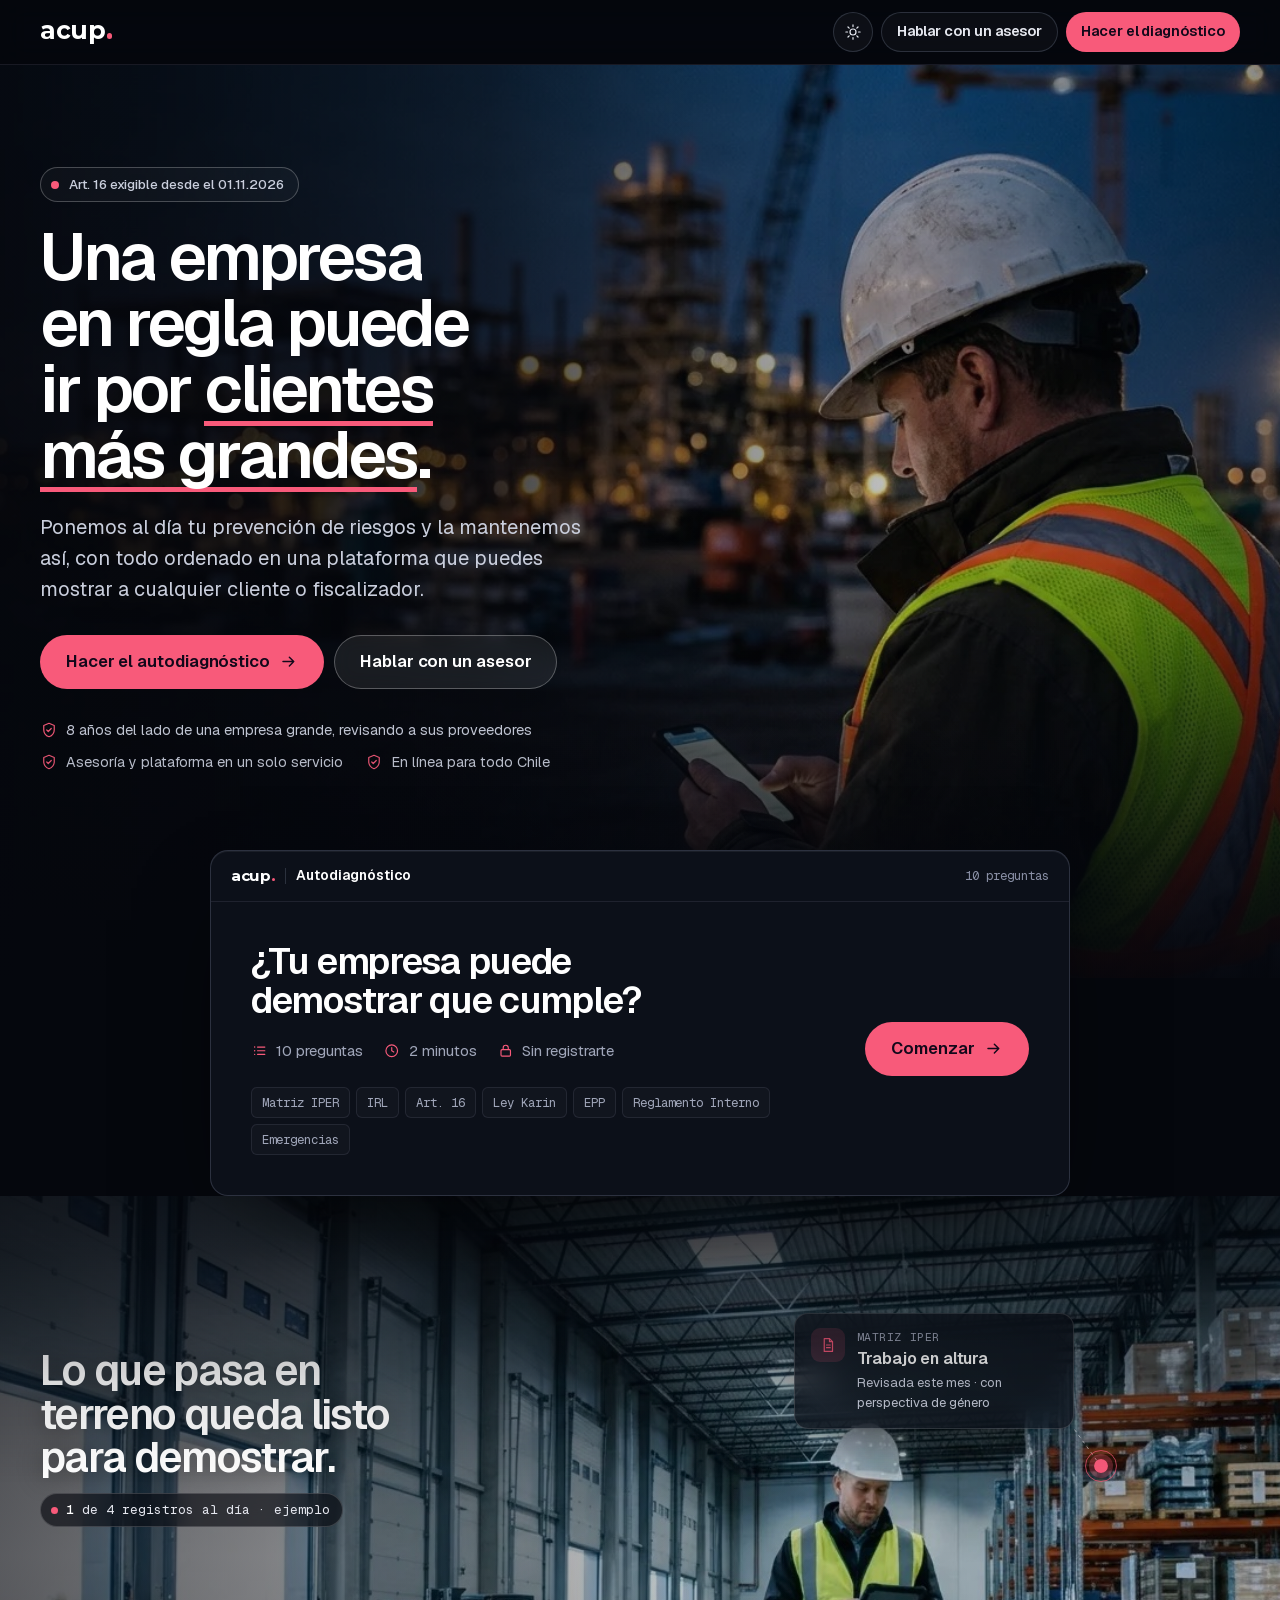
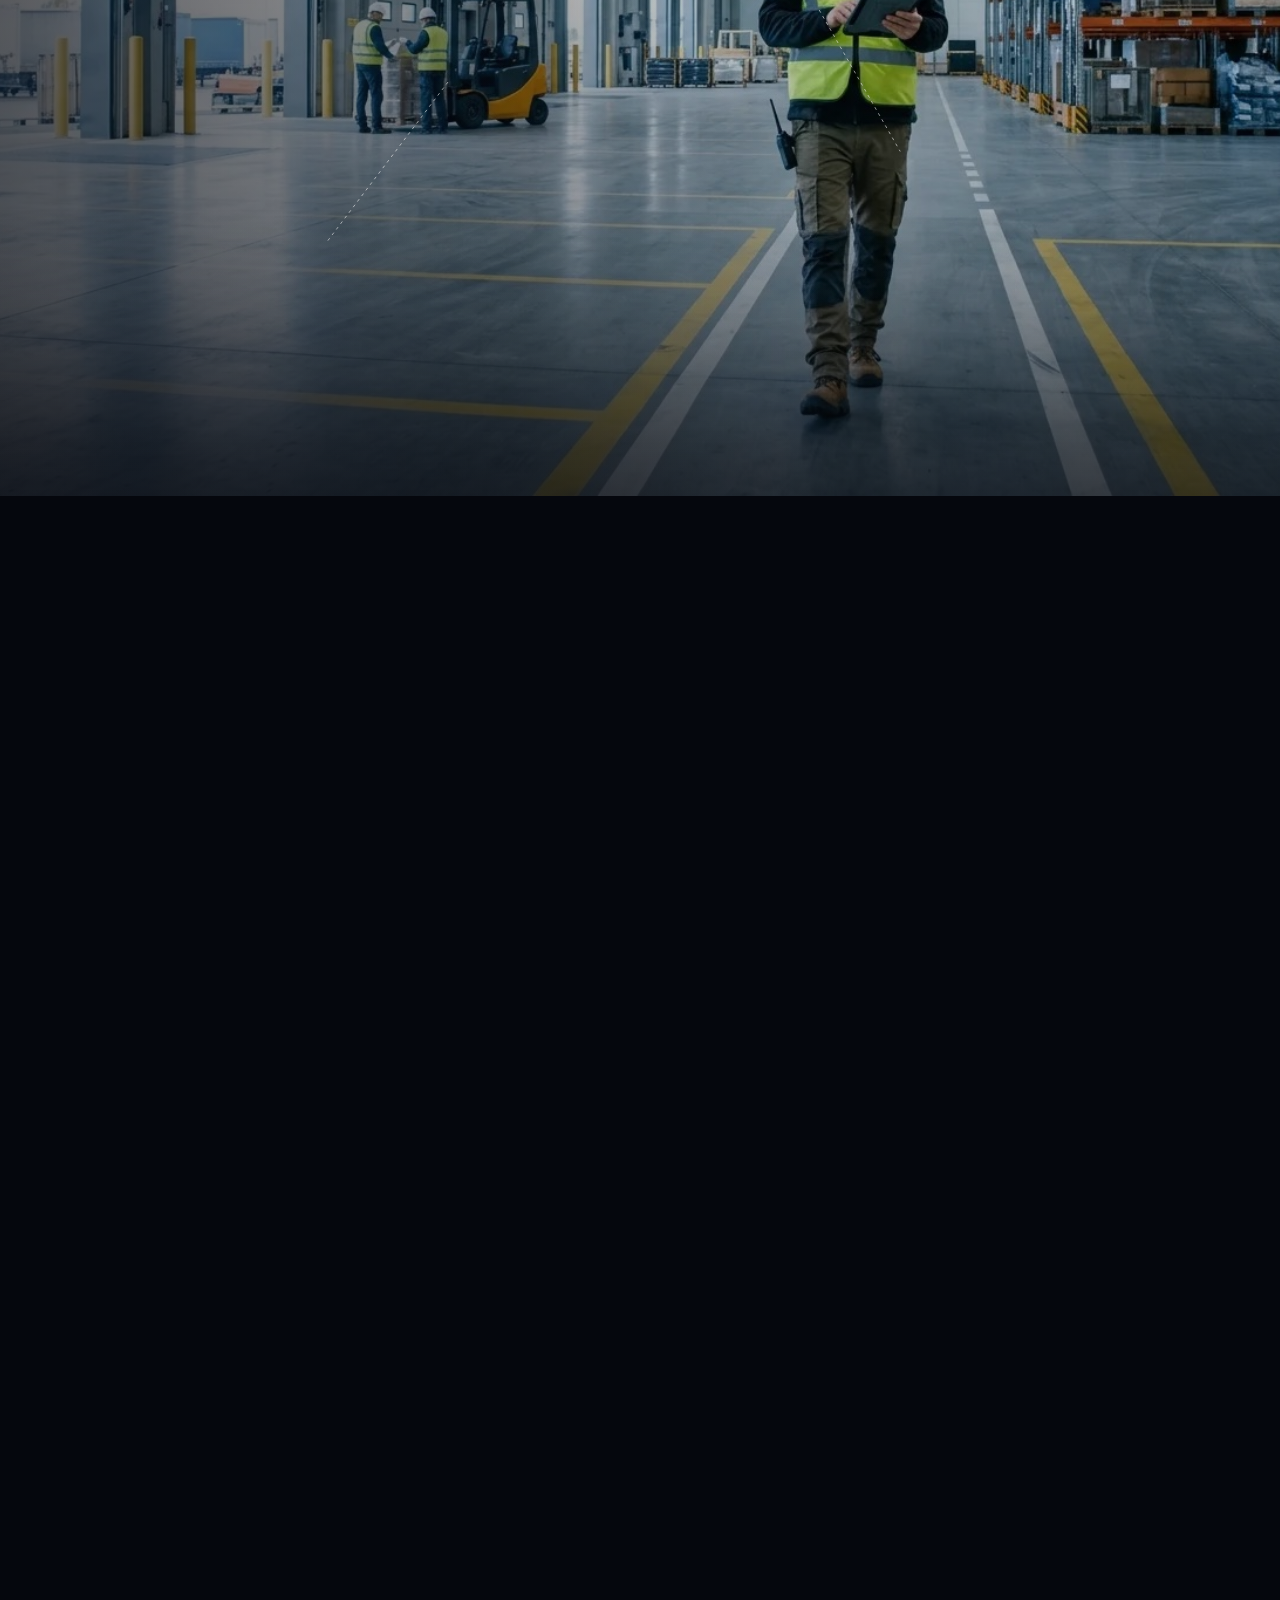
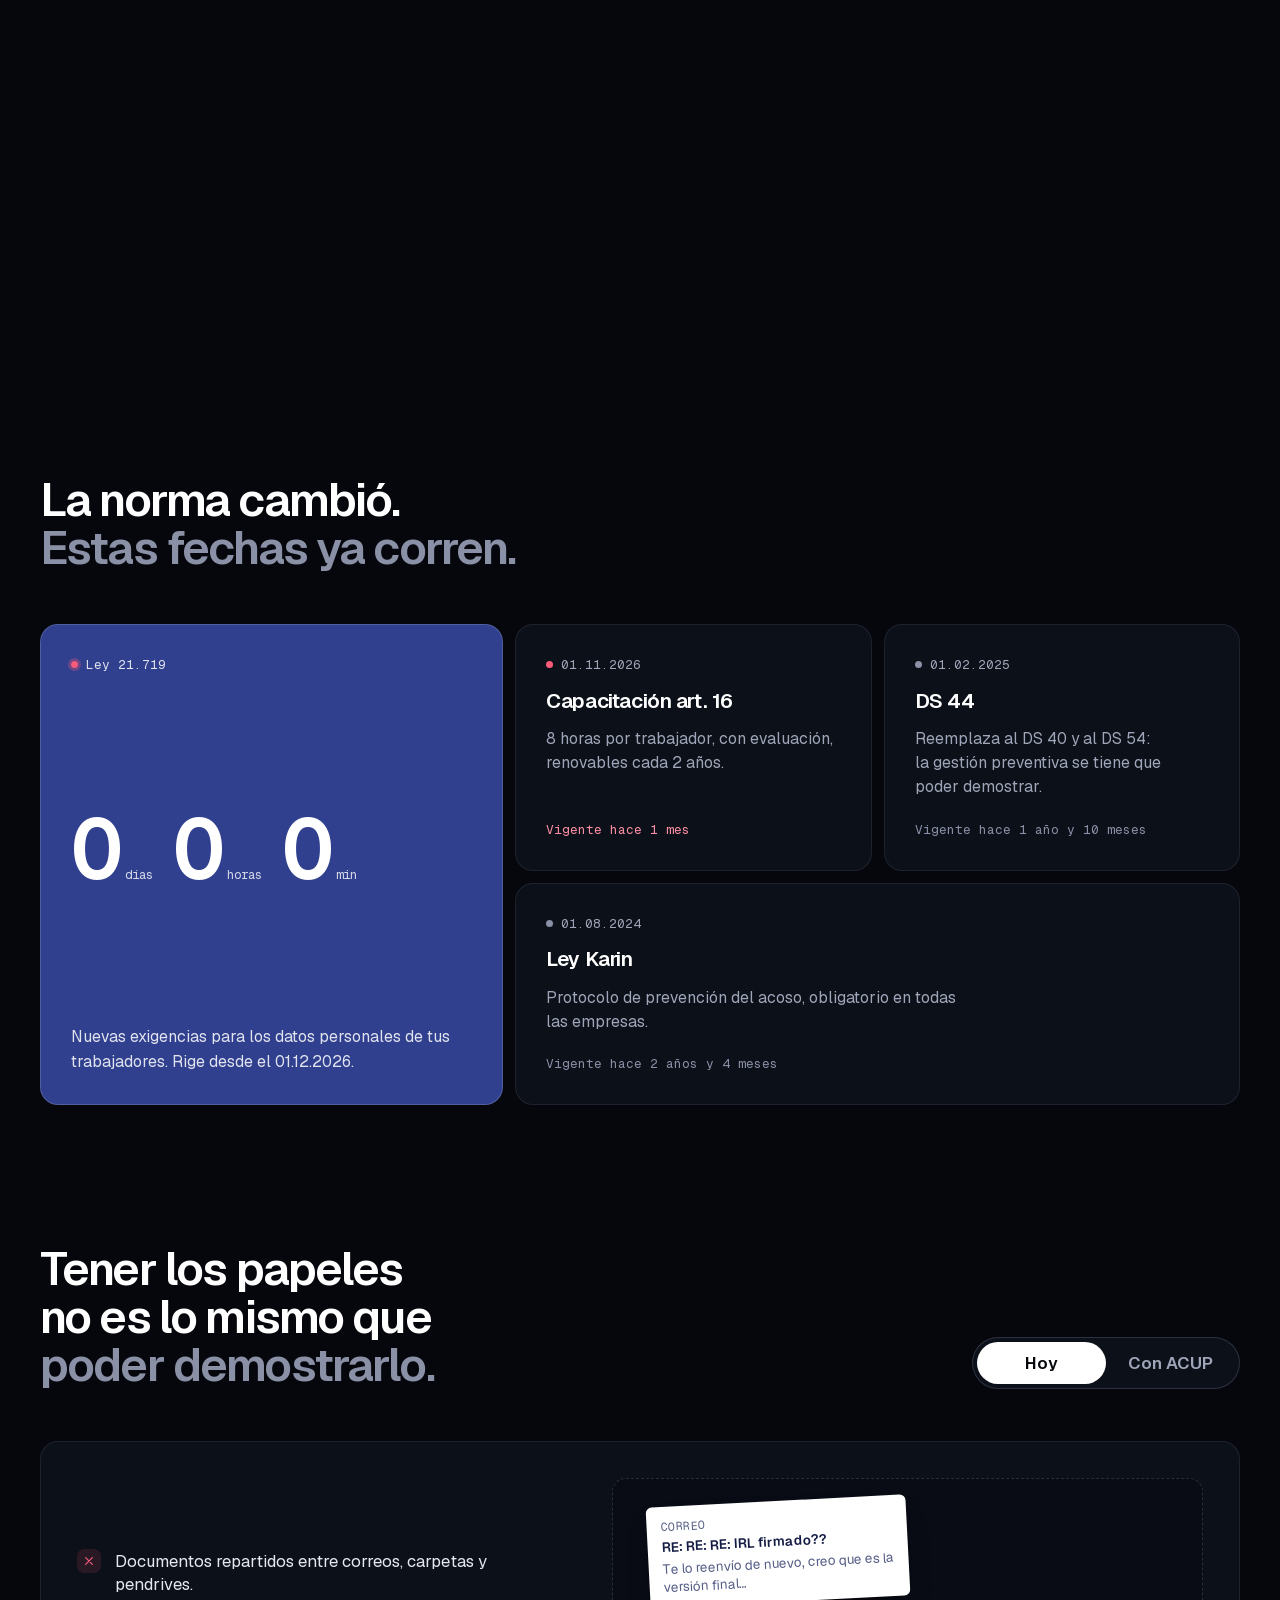
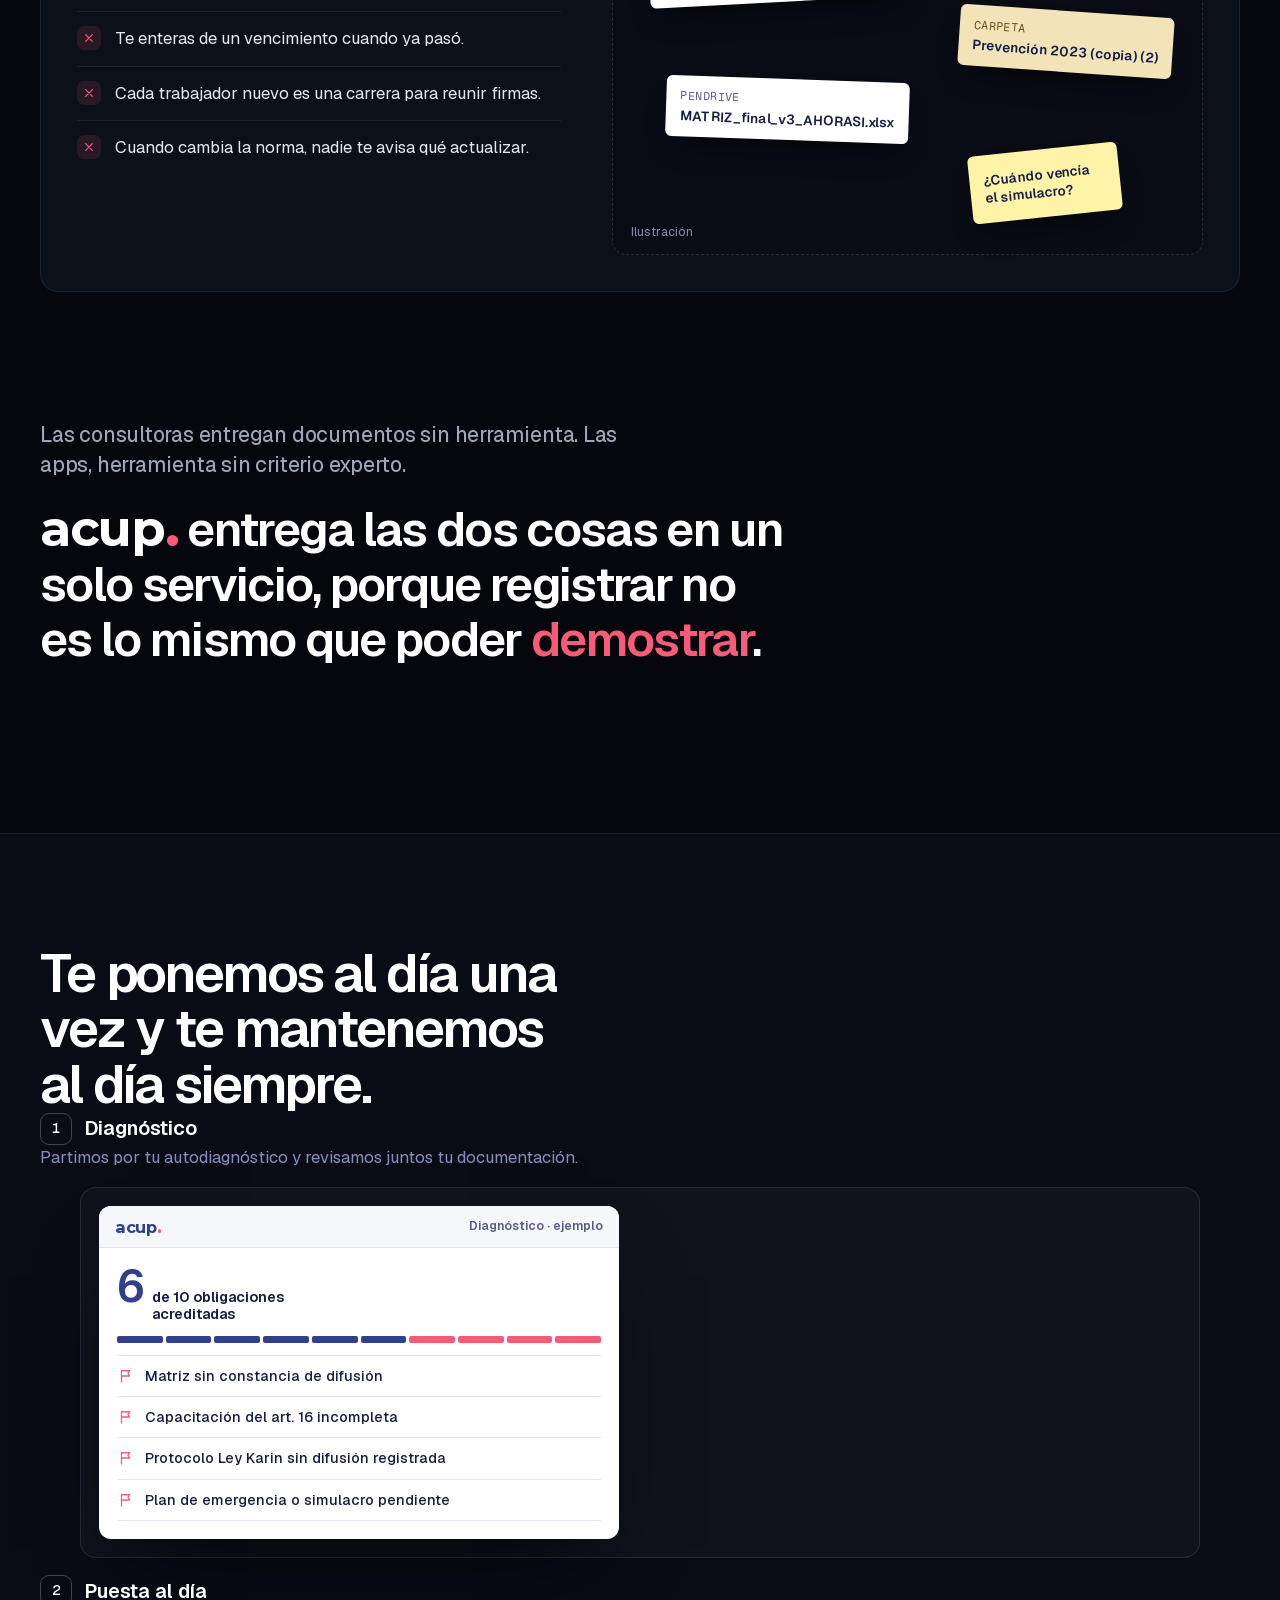
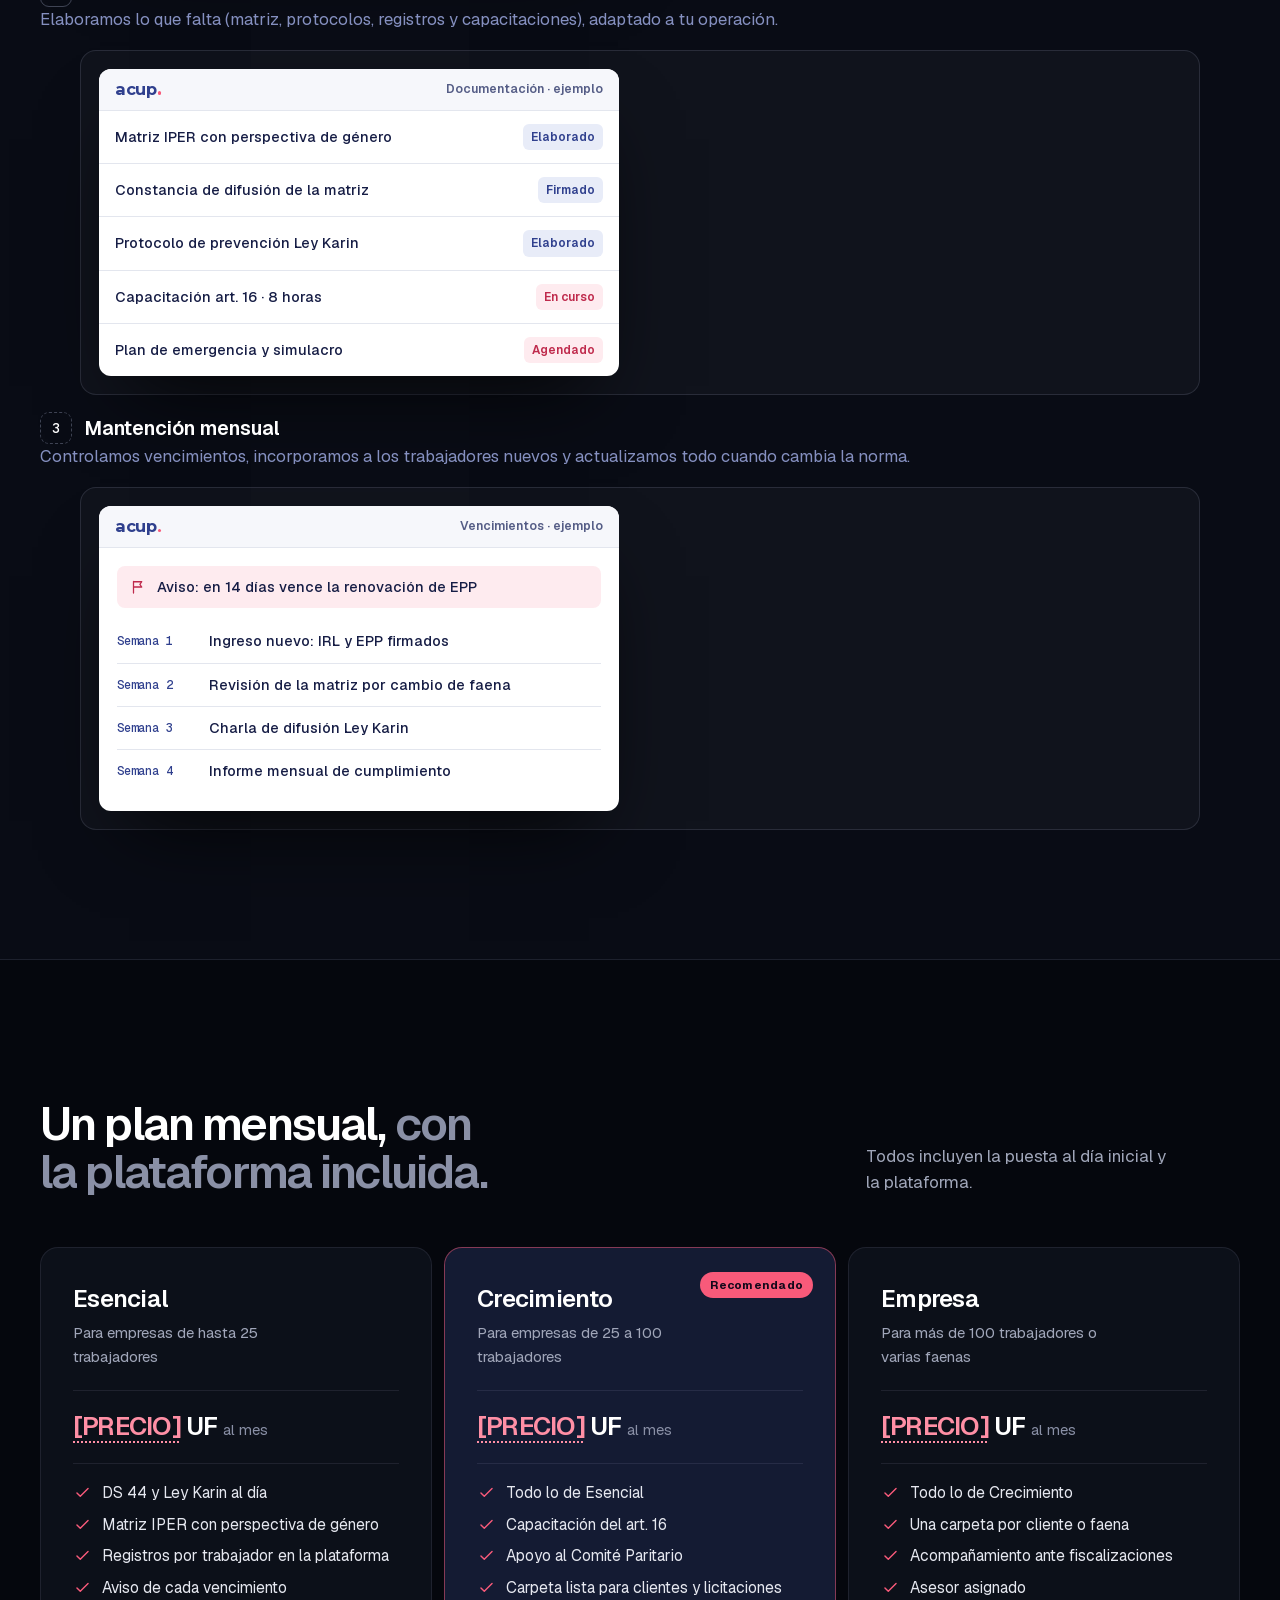
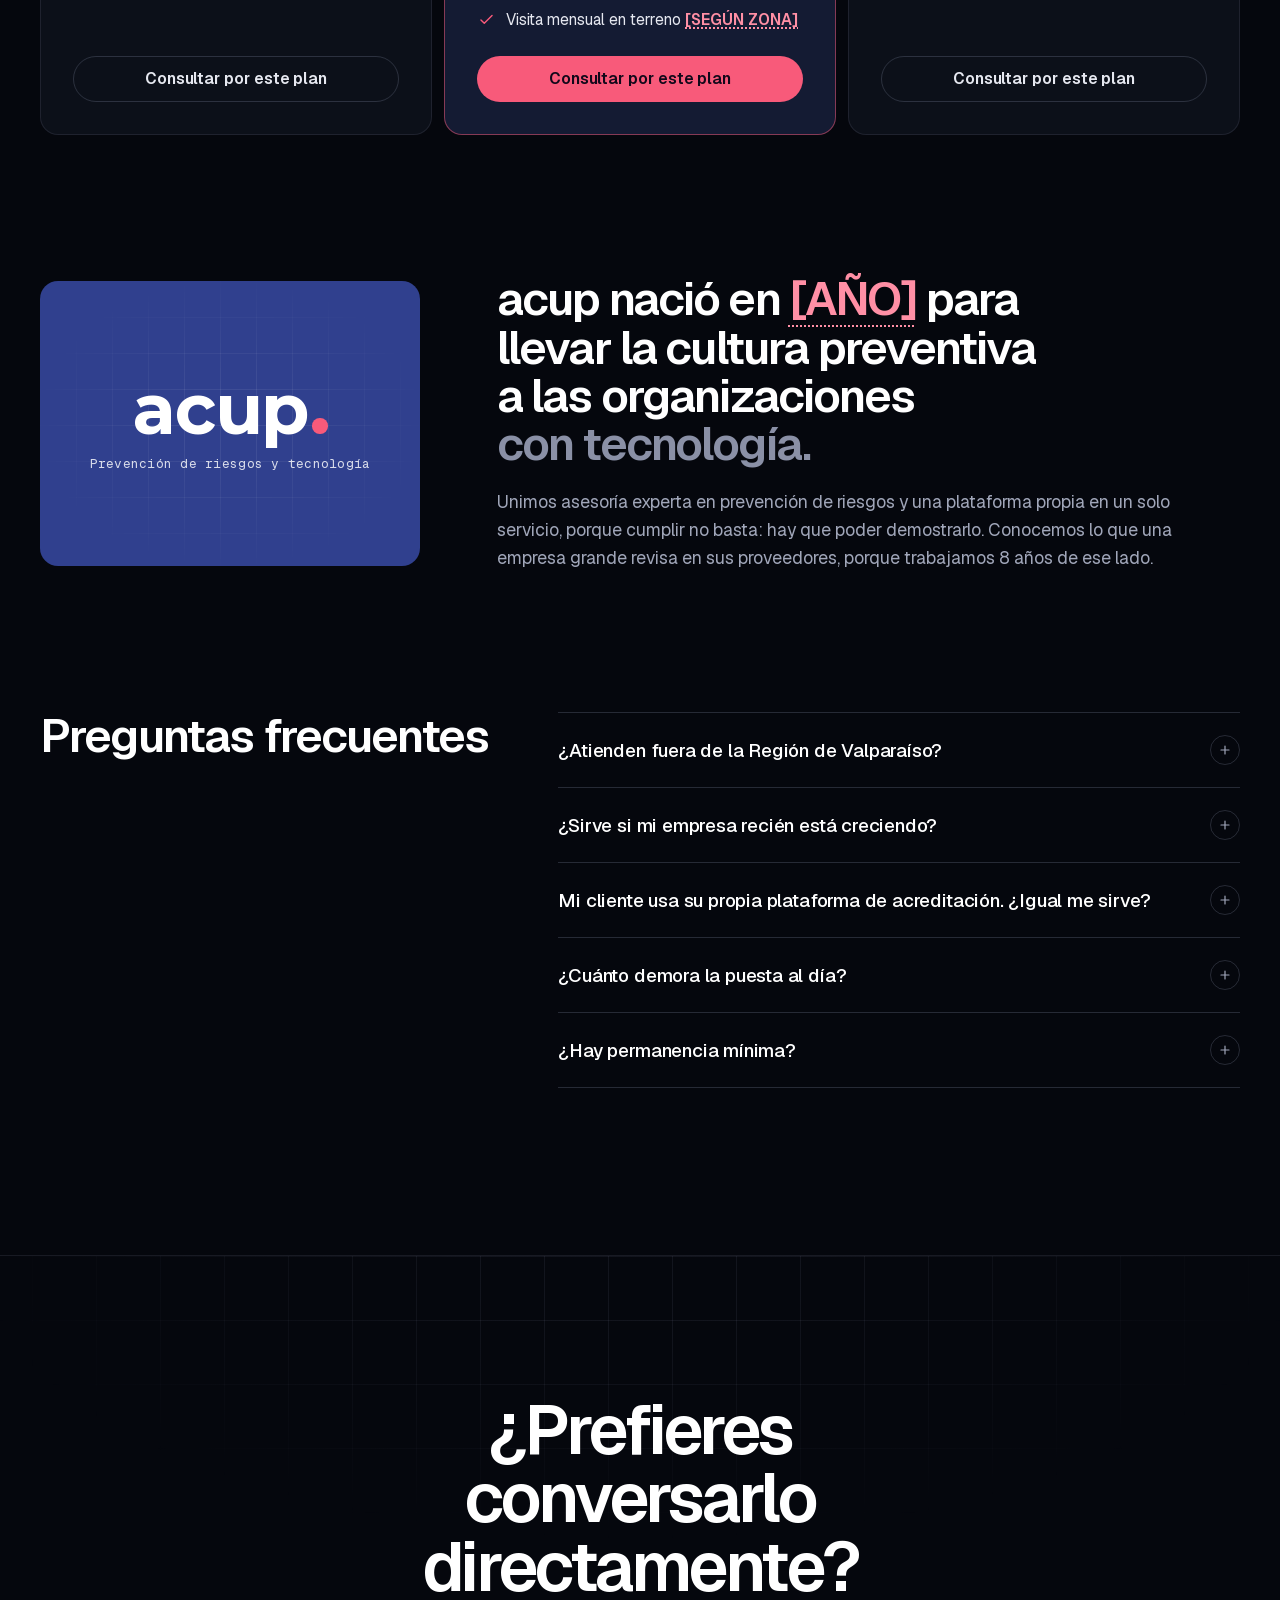
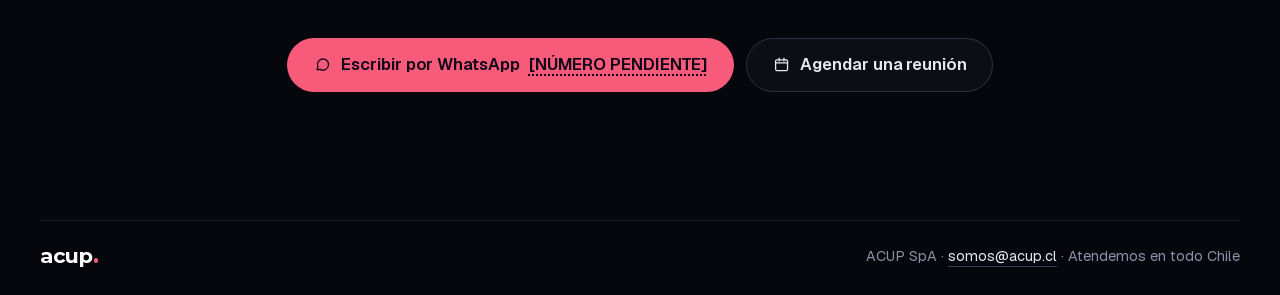
==== commit 3e81ce49: "Ajusta enunciado, quiénes somos y transiciones entre secciones - Enunciado en dos niveles que cabe e" ====
--- a/index.html
+++ b/index.html
@@ -190,6 +190,7 @@
 
 
     </div>
+      <div class="sdiv sdiv-bottom" aria-hidden="true"><svg viewBox="0 0 1440 120" preserveAspectRatio="none" aria-hidden="true" focusable="false"><path d="M0,70 C240,20 480,10 720,40 C960,70 1200,110 1440,60 L1440,120 L0,120 Z"/></svg></div>
   </section>
 
   <!-- Autodiagnóstico: sube sobre el borde inferior de la portada -->
@@ -227,6 +228,7 @@
 
   <!-- Terreno: la foto queda fija y aparecen los registros, unidos a puntos de la escena -->
   <section class="field" id="terreno" aria-labelledby="terreno-h">
+    <div class="sdiv sdiv-top" aria-hidden="true"><svg viewBox="0 0 1440 120" preserveAspectRatio="none" aria-hidden="true" focusable="false"><path d="M0,0 L1440,0 L1440,50 C1200,100 960,90 720,60 C480,30 240,0 0,40 Z"/></svg></div>
     <div class="field-stage">
       <div class="field-media" aria-hidden="true">
         <!-- IMAGEN: generada con IA en Google Flow (escena ilustrativa). Reemplazable por foto real en terreno. -->
@@ -237,25 +239,25 @@
         <p class="field-count" aria-hidden="true"><span class="dot dot-coral"></span><b data-field-n>4</b> de 4 registros al día · ejemplo</p>
       </div>
       <ol class="field-cards">
-        <li class="fcard" style="--x: 86%; --y: 30%; --cx: 64%; --cy: 14%">
+        <li class="fcard" style="--x: 86%; --y: 30%; --cx: 62%; --cy: 13%">
           <span class="fcard-ico"><svg class="ico" aria-hidden="true"><use href="#i-doc"/></svg></span>
           <span class="fcard-k">Matriz IPER</span>
           <strong>Trabajo en altura</strong>
           <span class="fcard-s">Revisada este mes · con perspectiva de género</span>
         </li>
-        <li class="fcard" style="--x: 35%; --y: 54%; --cx: 5%; --cy: 42%">
+        <li class="fcard" style="--x: 35%; --y: 54%; --cx: 4%; --cy: 70%">
           <span class="fcard-ico"><svg class="ico" aria-hidden="true"><use href="#i-check"/></svg></span>
           <span class="fcard-k">IRL firmado</span>
           <strong>Ingreso nuevo · Bodega</strong>
           <span class="fcard-s">Firmado antes de empezar a trabajar</span>
         </li>
-        <li class="fcard" style="--x: 64%; --y: 46%; --cx: 70%; --cy: 64%">
+        <li class="fcard" style="--x: 64%; --y: 46%; --cx: 70%; --cy: 60%">
           <span class="fcard-ico"><svg class="ico" aria-hidden="true"><use href="#i-shield"/></svg></span>
           <span class="fcard-k">EPP entregado</span>
           <strong>Casco, lentes y guantes</strong>
           <span class="fcard-s">Entrega con registro firmado</span>
         </li>
-        <li class="fcard" style="--x: 41%; --y: 57%; --cx: 18%; --cy: 74%">
+        <li class="fcard" style="--x: 41%; --y: 57%; --cx: 36%; --cy: 78%">
           <span class="fcard-ico"><svg class="ico" aria-hidden="true"><use href="#i-list"/></svg></span>
           <span class="fcard-k">Capacitación art. 16</span>
           <strong>8 de 8 horas</strong>
@@ -263,6 +265,7 @@
         </li>
       </ol>
     </div>
+    <div class="sdiv sdiv-bottom sdiv-after" aria-hidden="true"><svg viewBox="0 0 1440 120" preserveAspectRatio="none" aria-hidden="true" focusable="false"><path d="M0,70 C240,20 480,10 720,40 C960,70 1200,110 1440,60 L1440,120 L0,120 Z"/></svg></div>
   </section>
 
   <!-- 2 · Fechas de la norma -->
@@ -373,7 +376,7 @@
 
   <!-- Enunciado: se ilumina palabra por palabra al hacer scroll (momento word-highlight) -->
   <section class="statement" id="enunciado" data-moment="word-highlight" data-moment-opts='{"from": 0.88, "to": 0.4}' aria-label="Por qué ACUP">
-    <div class="container"><p class="mo-wh__text">Las consultoras entregan documentos sin herramienta. Las apps, herramienta sin criterio experto. ACUP entrega las dos cosas en un solo servicio, porque registrar no es lo mismo que poder <strong>demostrar</strong>.</p></div>
+    <div class="container"><p class="statement-lead">Las consultoras entregan documentos sin herramienta. Las apps, herramienta sin criterio experto.</p><p class="mo-wh__text"><span class="wordmark wordmark-inline">acup<span class="wordmark-dot" aria-hidden="true"></span></span> entrega las dos cosas en un solo servicio, porque registrar no es lo mismo que poder <strong>demostrar</strong>.</p></div>
   </section>
 
   <!-- 4 · Cómo funciona: queda fijo mientras avanzan sus tres pasos (momento pinned-chapters) -->
@@ -493,16 +496,16 @@
     </div>
   </section>
 
-  <!-- 6 · Quién está detrás -->
+  <!-- 6 · Quiénes somos (texto corporativo provisorio: completar [AÑO] y afinar) -->
   <section class="section" id="quien" aria-labelledby="quien-h">
-    <div class="wrap who">
-      <figure class="photo">
-        <div class="photo-slot"><span class="todo">[FOTO PENDIENTE]</span><span>Foto real en terreno</span></div>
-      </figure>
-      <div class="who-text">
-        <h2 id="quien-h" class="h2">Sé lo que busca una empresa grande en un proveedor serio, <span class="dim">porque estuve de ese lado.</span></h2>
-        <p>Soy Sebastián Tobar, Ingeniero en Prevención de Riesgos. Durante 8 años fui asesor de prevención en una empresa sanitaria regional: revisé la documentación de sus proveedores y asesoré a cinco Comités Paritarios. Hoy pongo esa experiencia de tu lado, para que tu empresa esté en regla y lista para crecer.</p>
-        <p class="signature"><span class="sig-name">Sebastián Tobar</span><span class="sig-role">Ingeniero en Prevención de Riesgos · ACUP SpA</span></p>
+    <div class="wrap about">
+      <div class="about-brand" aria-hidden="true">
+        <span class="wordmark wordmark-xl">acup<span class="wordmark-dot"></span></span>
+        <span class="about-tag">Prevención de riesgos y tecnología</span>
+      </div>
+      <div class="about-text">
+        <h2 id="quien-h" class="h2">acup nació en <span class="todo">[AÑO]</span> para llevar la cultura preventiva a las organizaciones <span class="dim">con tecnología.</span></h2>
+        <p>Unimos asesoría experta en prevención de riesgos y una plataforma propia en un solo servicio, porque cumplir no basta: hay que poder demostrarlo. Conocemos lo que una empresa grande revisa en sus proveedores, porque trabajamos 8 años de ese lado.</p>
       </div>
     </div>
   </section>
--- a/styles.css
+++ b/styles.css
@@ -768,3 +768,139 @@
 
 .diag-sec .diag-intro .topics { margin-bottom: 0; }
 .field.is-live .field-media::after { background: linear-gradient(90deg, rgba(5, 7, 13, .62) 0%, rgba(5, 7, 13, .3) 40%, rgba(5, 7, 13, 0) 65%), linear-gradient(180deg, rgba(5, 7, 13, .35) 0%, rgba(5, 7, 13, .1) 40%, rgba(5, 7, 13, .35) 100%); }
+
+/* ==========================================================================
+   Ajustes: banda oscura continua, títulos, enunciado y compatibilidad
+   ========================================================================== */
+
+/* portada + diagnóstico + terreno: un solo bloque oscuro en ambos temas,
+   así las fotos se funden en oscuro y no queda una franja gris */
+.hero, .diag-sec, .field-stage { --page-bg: #05070D; }
+.diag-sec { background: #05070D; }
+.hero { background: #05070D; }
+.field-stage { background: #05070D; }
+/* el paso a la página clara ocurre una sola vez, con un degradado largo */
+:root[data-theme="light"] .field::after {
+  content: ""; display: block; height: clamp(120px, 18vh, 220px);
+  background: linear-gradient(180deg, #05070D 0%, #2A2F3E 35%, #A9AEBC 70%, var(--bg) 100%);
+}
+:root[data-theme="light"] .field:not(.is-live) .field-stage { background: #05070D; }
+
+/* títulos más contenidos */
+.hero h1 { font-size: clamp(2.3rem, 1rem + 3.9vw, 4.3rem); line-height: 1; letter-spacing: -.045em; max-width: 13ch; }
+.field-copy .h2 { font-size: clamp(1.7rem, 1rem + 2vw, 2.7rem); max-width: 16ch; }
+.h2 { font-size: clamp(1.75rem, 1.05rem + 2.3vw, 3rem); }
+
+/* enunciado en dos niveles, con efecto en la frase clave */
+.statement { padding-top: clamp(96px, 12vw, 170px); }
+.statement-lead {
+  font-size: clamp(1.15rem, 1rem + .7vw, 1.6rem); line-height: 1.4; color: var(--muted);
+  max-width: 34ch; letter-spacing: -.01em; margin-bottom: clamp(18px, 2.4vw, 30px);
+}
+.statement .mo-wh__text { font-size: clamp(1.9rem, 1rem + 3vw, 3.5rem); line-height: 1.08; letter-spacing: -.04em; max-width: 20ch; }
+.statement em.x { font-style: normal; }
+.statement em.x .mo-w { text-decoration: line-through; text-decoration-color: transparent; text-decoration-thickness: .07em; transition: color 160ms ease, text-decoration-color .45s var(--ease); }
+.statement em.x .mo-w.is-on { text-decoration-color: var(--coral); color: var(--muted); }
+.statement strong .mo-w { background-image: linear-gradient(rgba(248, 90, 122, .22), rgba(248, 90, 122, .22)); background-repeat: no-repeat; background-position: 0 88%; background-size: 0% .38em; transition: color 160ms ease, background-size .6s var(--ease); }
+.statement strong .mo-w.is-on { background-size: 100% .38em; }
+/* sin script o con movimiento reducido: el efecto ya aplicado */
+.statement:not(.mo-wh) em.x, .statement.is-done em.x .mo-w { text-decoration: line-through; text-decoration-color: var(--coral); }
+@media (prefers-reduced-motion: reduce) {
+  .statement em.x .mo-w { text-decoration-color: var(--coral); }
+  .statement strong .mo-w { background-size: 100% .38em; }
+}
+
+/* compatibilidad: navegadores sin unidades svh usan vh */
+.hero { min-height: min(100vh, 980px); }
+@supports (height: 100svh) { .hero { min-height: min(100svh, 980px); } }
+.field-stage { min-height: 100vh; }
+.field.is-live { height: 260vh; }
+.field.is-live .field-stage { height: 100vh; }
+@supports (height: 100svh) {
+  .field-stage { min-height: 100svh; }
+  .field.is-live { height: 260svh; }
+  .field.is-live .field-stage { height: 100svh; }
+}
+.field:not(.is-live) .field-stage { min-height: 0; }
+/* tarjetas de terreno: tamaño contenido en pantallas medianas */
+.fcard { width: clamp(230px, 24vw, 280px); }
+@media (max-height: 760px) { .field.is-live .fcard { padding: 11px 14px; } .field.is-live .fcard-s { display: none; } }
+
+/* ==========================================================================
+   Divisores de sección (en vez de degradar las fotos)
+   Las fotos quedan completas; el cambio de sección ocurre en el borde con
+   una curva del color de la página y un degradado que aparece al bajar.
+   ========================================================================== */
+
+.hero-media, .field-media { -webkit-mask-image: none !important; mask-image: none !important; }
+.hero, .field-stage { --page-bg: initial; }
+.diag-sec { background: var(--bg); }
+:root[data-theme="light"] .field::after { content: none; }
+:root[data-theme="light"] .field:not(.is-live) .field-stage { background: #05070D; }
+
+.sdiv { position: relative; z-index: 3; height: clamp(44px, 7vw, 110px); pointer-events: none; line-height: 0; }
+.sdiv svg { position: absolute; inset: 0; width: 100%; height: 100%; display: block; fill: var(--bg); }
+/* degradado que crece al bajar (--fade lo pone app.js, de 0 a 1) */
+.sdiv::before {
+  content: ""; position: absolute; left: 0; right: 0;
+  height: clamp(120px, 22vh, 260px);
+  opacity: var(--fade, 1);
+  transition: opacity .2s linear;
+}
+.sdiv-bottom { margin-top: calc(-1 * clamp(44px, 7vw, 110px)); }
+.sdiv-bottom::before { bottom: 0; background: linear-gradient(180deg, transparent 0%, color-mix(in srgb, var(--bg) 70%, transparent) 70%, var(--bg) 100%); }
+.sdiv-top { margin-bottom: calc(-1 * clamp(44px, 7vw, 110px)); }
+.sdiv-top::before { top: 0; background: linear-gradient(0deg, transparent 0%, color-mix(in srgb, var(--bg) 70%, transparent) 70%, var(--bg) 100%); }
+/* en la portada el divisor va pegado al borde inferior */
+.hero > .sdiv-bottom { position: absolute; left: 0; right: 0; bottom: -1px; margin: 0; }
+/* el divisor inferior de terreno queda fuera del escenario fijo */
+.field > .sdiv-after { margin-top: calc(-1 * clamp(44px, 7vw, 110px)); }
+.field.is-live > .sdiv-after { margin-top: calc(-1 * clamp(44px, 7vw, 110px)); }
+/* el panel del diagnóstico se apoya sobre la curva */
+.diag-sec { margin-top: clamp(-150px, -10vw, -80px); background: transparent; }
+.diag-sec::before { content: ""; position: absolute; left: 0; right: 0; top: clamp(80px, 10vw, 150px); bottom: 0; background: var(--bg); z-index: -1; }
+.field.is-live .field-cards { left: max(0px, calc((100% - var(--page) - 2 * var(--gutter)) / 2)); right: max(0px, calc((100% - var(--page) - 2 * var(--gutter)) / 2)); }
+
+/* ==========================================================================
+   Enunciado más contenido, quiénes somos corporativo y degradados de borde
+   ========================================================================== */
+
+/* el enunciado cabe completo en una pantalla */
+.statement { padding-top: clamp(80px, 10vw, 140px); padding-bottom: clamp(24px, 4vw, 56px); }
+.statement-lead { font-size: clamp(1.05rem, .95rem + .45vw, 1.35rem); max-width: 40ch; margin-bottom: clamp(14px, 1.8vw, 22px); }
+.statement .mo-wh__text { font-size: clamp(1.6rem, .95rem + 2.1vw, 2.6rem); line-height: 1.12; letter-spacing: -.035em; max-width: 24ch; }
+.wordmark-inline { font-size: 1.04em; letter-spacing: -.03em; vertical-align: baseline; color: inherit; }
+.wordmark-inline .wordmark-dot { background: var(--coral); }
+/* el wordmark no participa del efecto de palabras: queda siempre en tinta */
+.statement .wordmark-inline, .statement .wordmark-inline .mo-w { color: var(--heading) !important; }
+.statement em.x .mo-w, .statement:not(.mo-wh) em.x, .statement.is-done em.x .mo-w { text-decoration: none !important; }
+
+/* quiénes somos */
+.about { display: grid; gap: 32px; align-items: center; }
+@media (min-width: 860px) { .about { grid-template-columns: minmax(260px, 380px) 1fr; gap: clamp(40px, 6vw, 88px); } }
+.about-brand {
+  aspect-ratio: 4 / 3; border-radius: var(--radius-lg);
+  background: var(--navy); color: #fff;
+  display: grid; place-content: center; justify-items: center; gap: 10px; text-align: center;
+  position: relative; overflow: hidden;
+}
+.about-brand::after { content: ""; position: absolute; inset: 0; background-image: linear-gradient(to right, rgba(255,255,255,.07) 1px, transparent 1px), linear-gradient(to bottom, rgba(255,255,255,.07) 1px, transparent 1px); background-size: 36px 36px; -webkit-mask-image: radial-gradient(ellipse at center, #000 20%, transparent 75%); mask-image: radial-gradient(ellipse at center, #000 20%, transparent 75%); }
+.wordmark-xl { font-size: clamp(3rem, 2rem + 3vw, 4.6rem); color: #fff; position: relative; z-index: 1; }
+.about-tag { position: relative; z-index: 1; font-family: var(--mono); font-size: .8rem; color: rgba(255,255,255,.82); letter-spacing: .02em; }
+.about-text p { margin-top: 20px; font-size: 1.1rem; line-height: 1.6; color: var(--muted); max-width: 58ch; }
+
+/* divisores: sin onda, solo un degradado largo y suave en el borde */
+.sdiv { height: 0 !important; margin: 0 !important; }
+.sdiv svg { display: none; }
+.sdiv::before { height: clamp(180px, 32vh, 360px); opacity: calc(.6 + .4 * var(--fade, 1)); }
+.sdiv-bottom::before { bottom: 0; background: linear-gradient(180deg, transparent 0%, color-mix(in srgb, var(--bg) 18%, transparent) 30%, color-mix(in srgb, var(--bg) 55%, transparent) 60%, color-mix(in srgb, var(--bg) 85%, transparent) 82%, var(--bg) 100%); }
+.sdiv-top::before { top: 0; background: linear-gradient(0deg, transparent 0%, color-mix(in srgb, var(--bg) 18%, transparent) 30%, color-mix(in srgb, var(--bg) 55%, transparent) 60%, color-mix(in srgb, var(--bg) 85%, transparent) 82%, var(--bg) 100%); }
+.hero > .sdiv-bottom { position: absolute; left: 0; right: 0; bottom: 0; }
+.field > .sdiv-after { position: relative; }
+.diag-sec::before { top: 0; }
+.diag-sec::before { display: none; }
+
+/* el estilo del momento word-highlight pisa los párrafos: se fija su tamaño aquí */
+#enunciado { --t-h2: clamp(1.75rem, 1rem + 2.5vw, 3.1rem); --display-weight: 600; --display-tracking: -.035em; }
+#enunciado .container > p.statement-lead { font-size: clamp(1.05rem, .95rem + .45vw, 1.35rem); line-height: 1.45; font-weight: 450; letter-spacing: -.01em; color: var(--muted); max-width: 44ch; }
+#enunciado .container > p.mo-wh__text { font-size: var(--t-h2); line-height: 1.14; max-width: 26ch; }
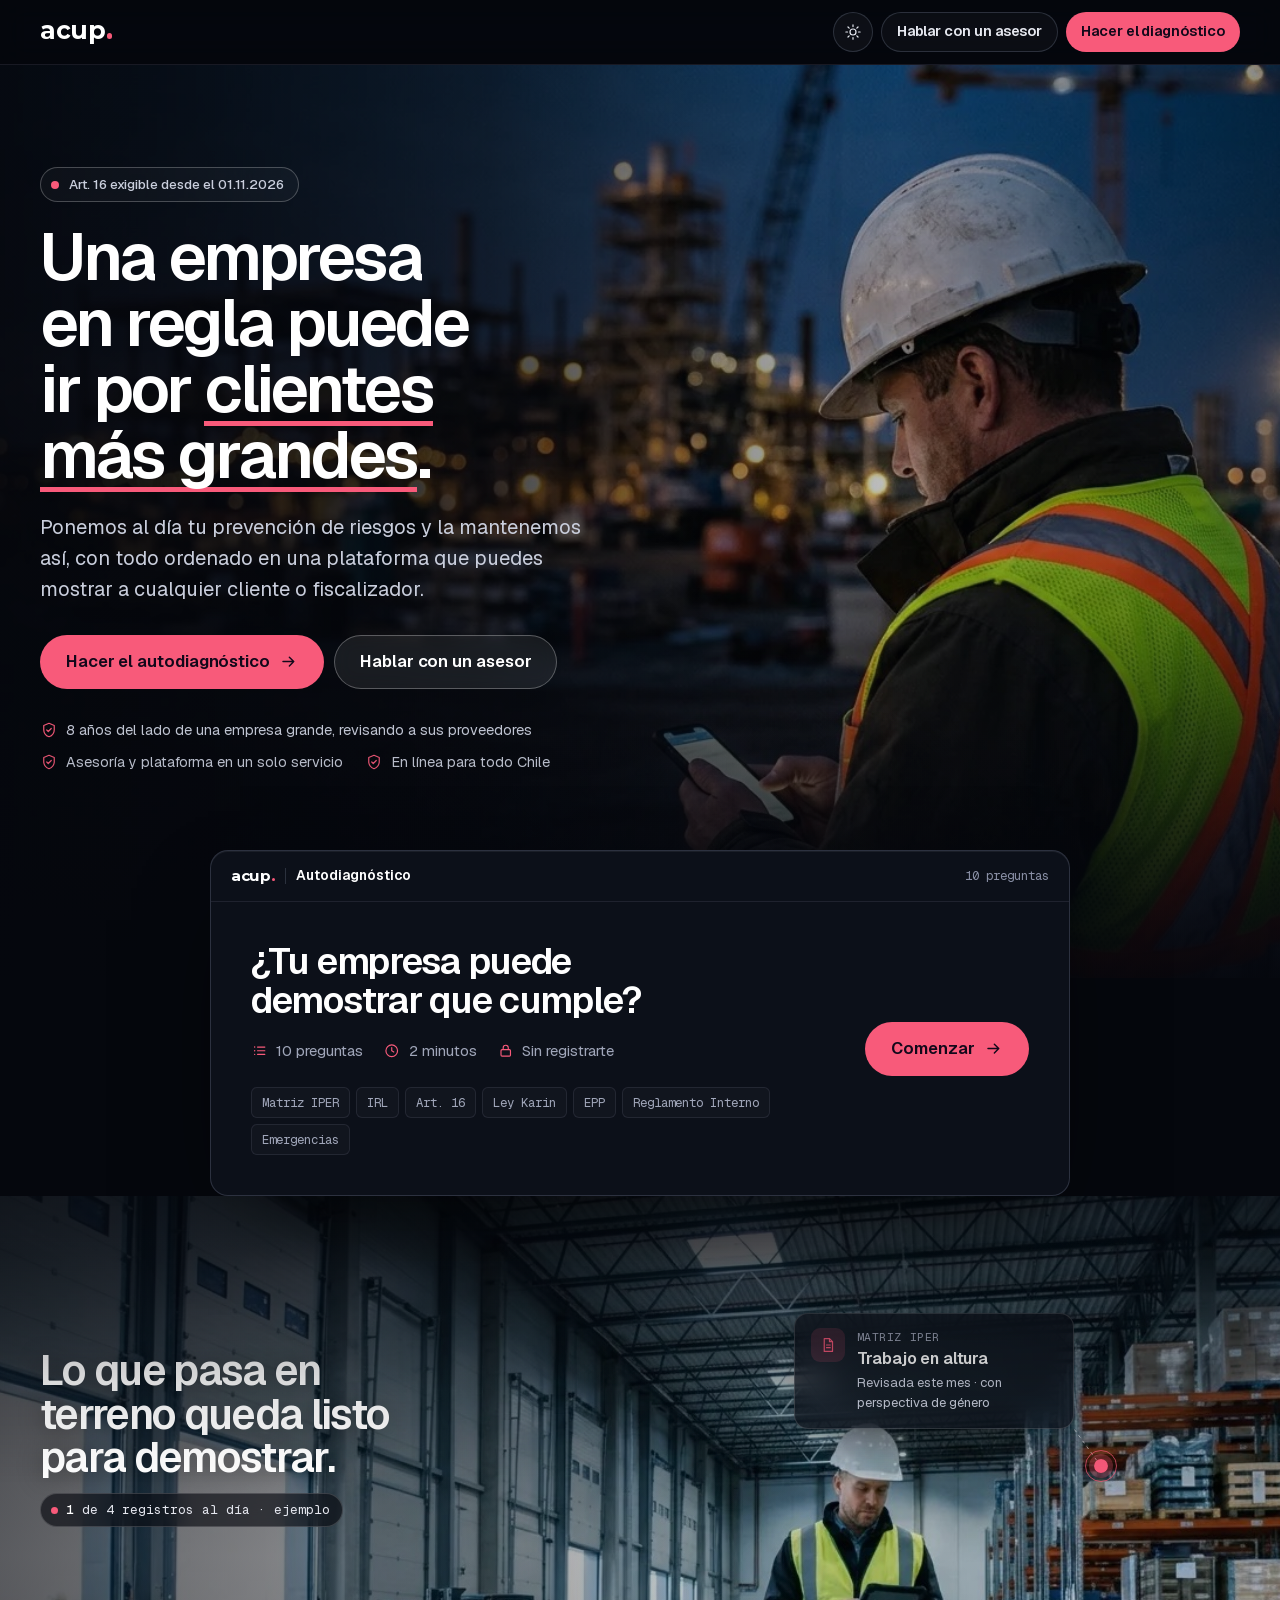
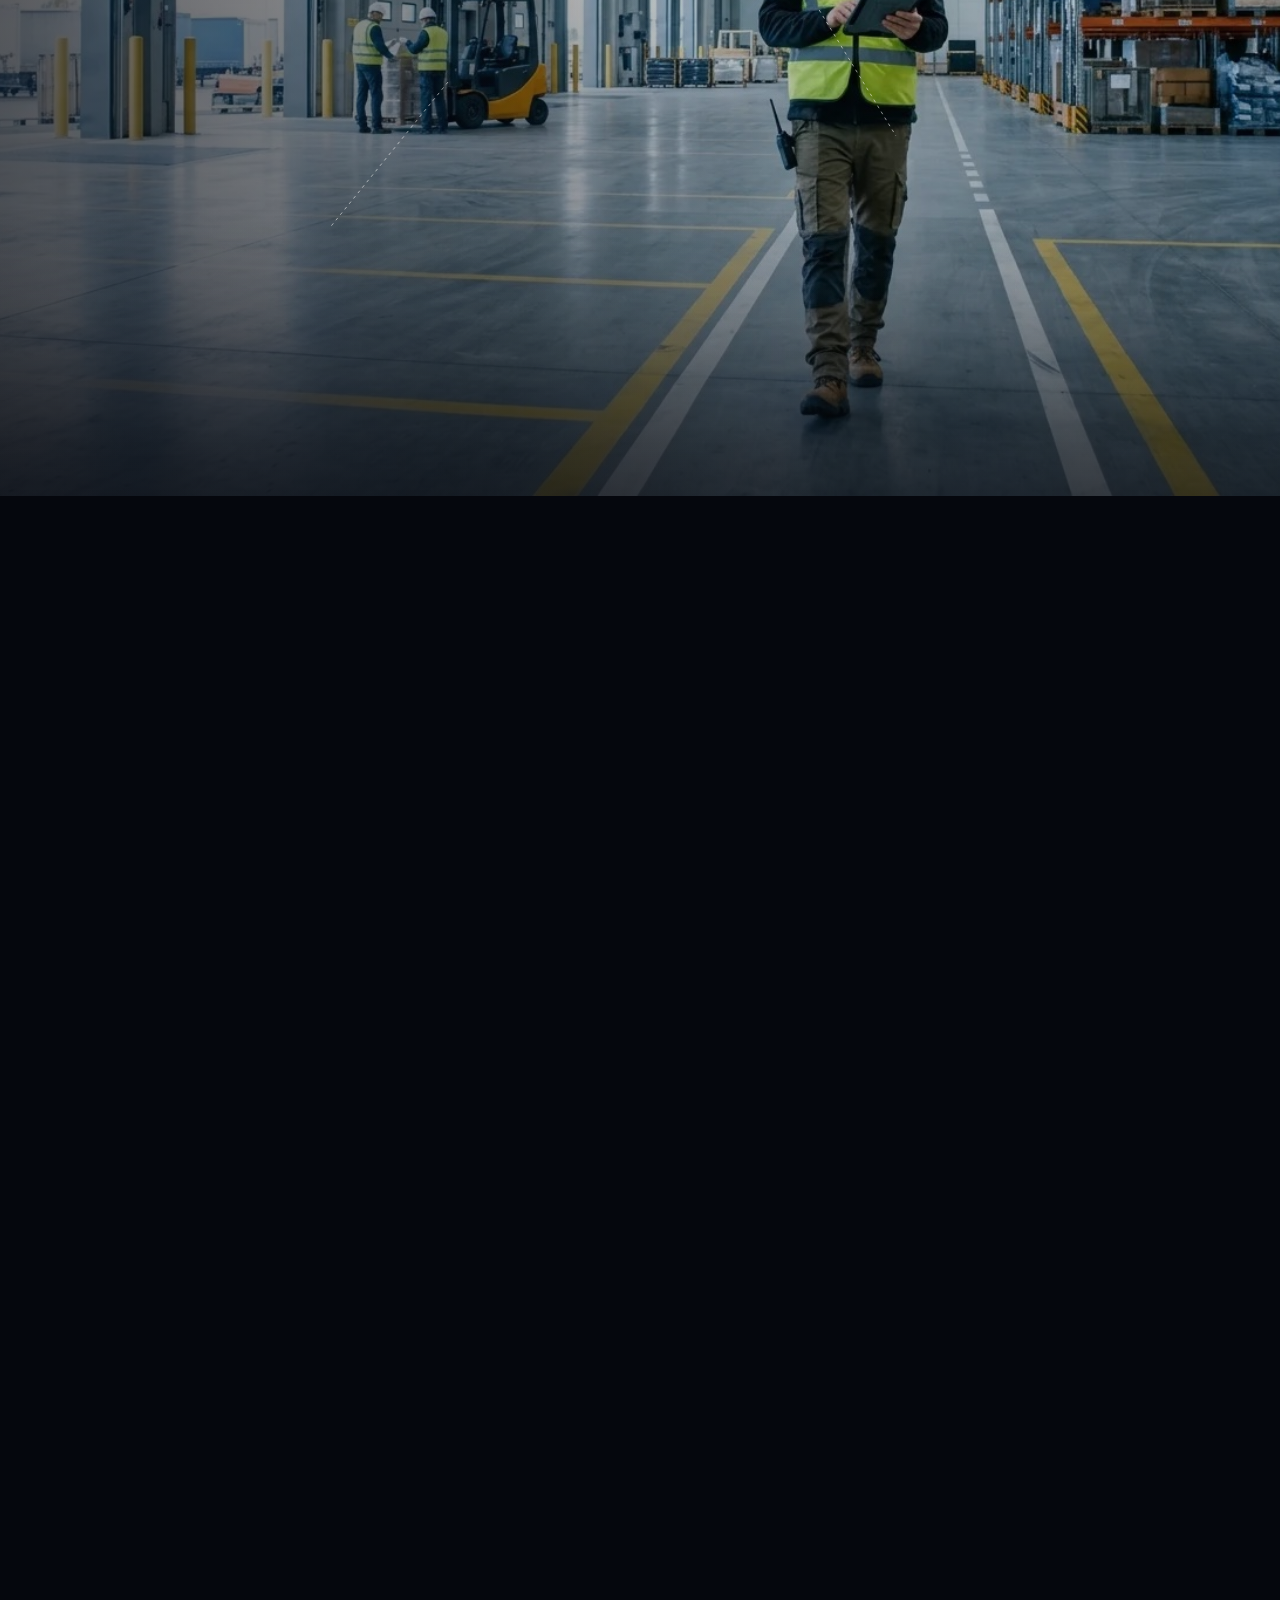
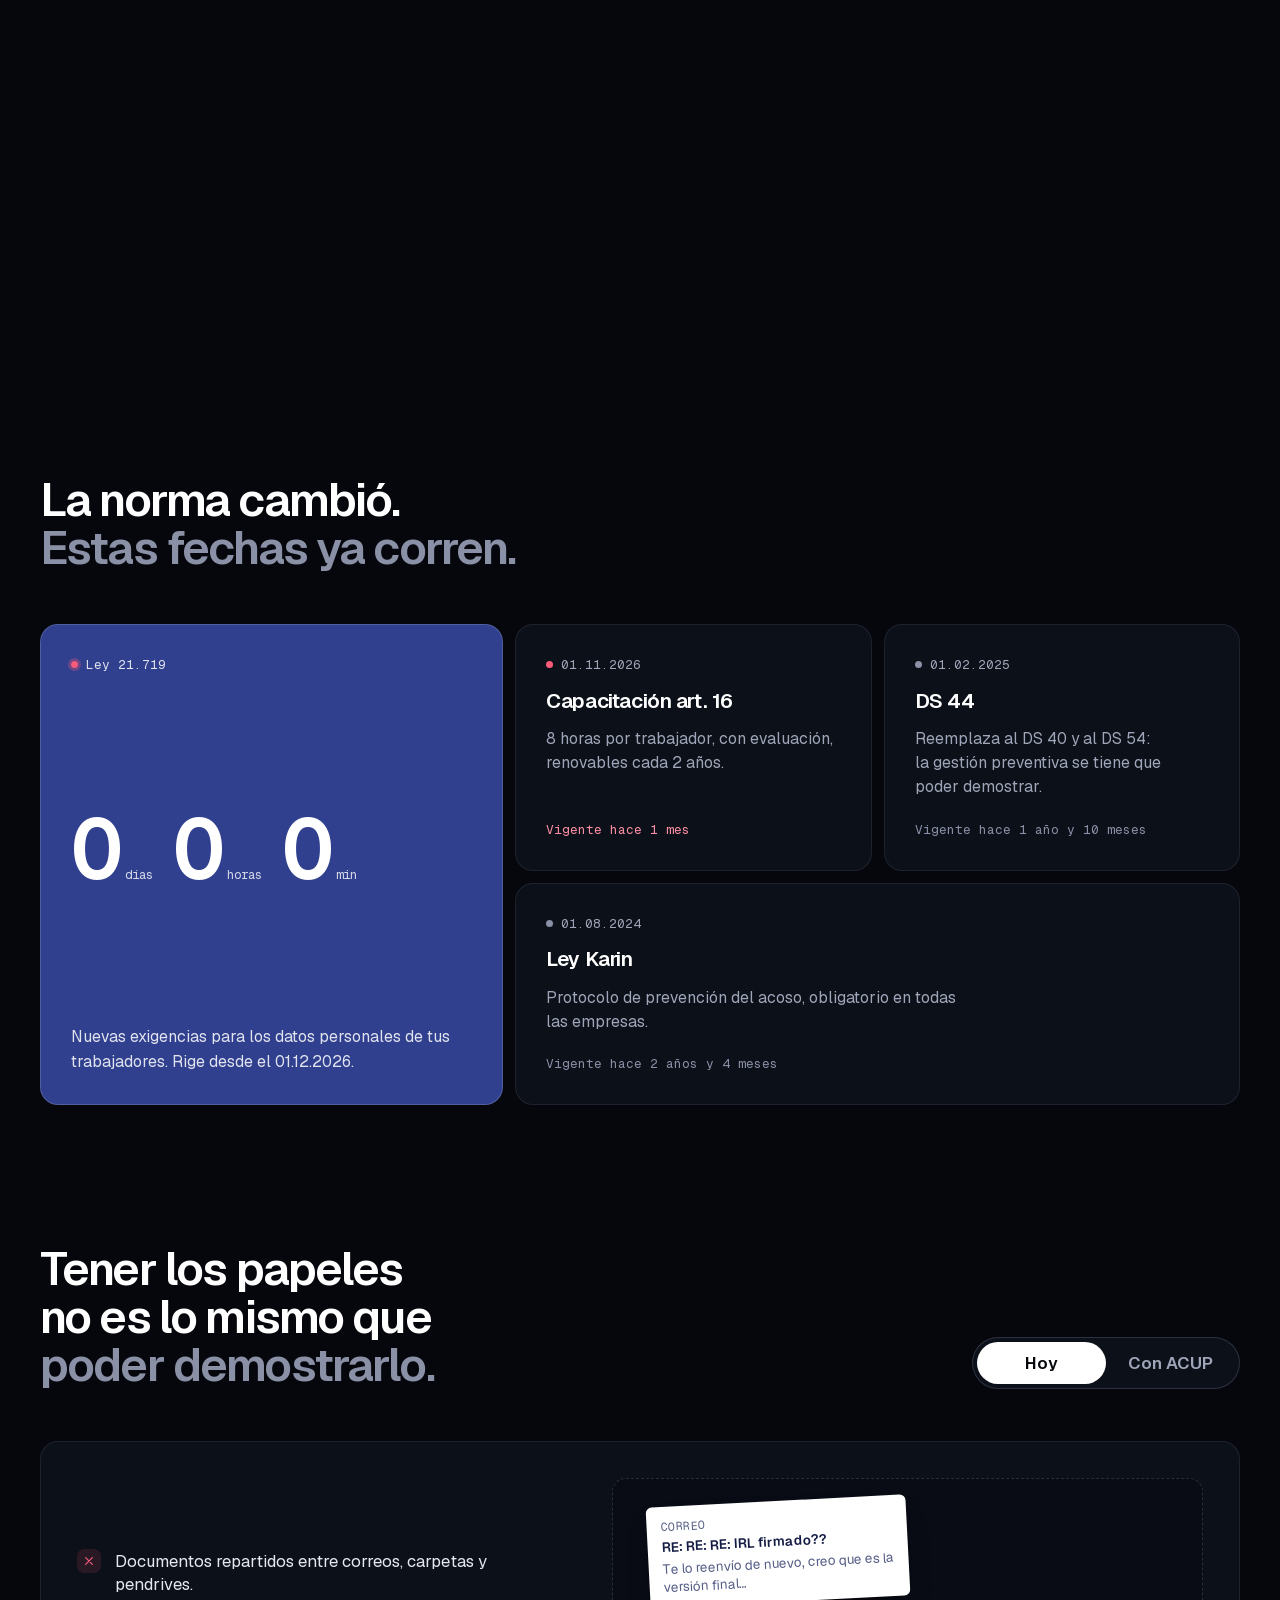
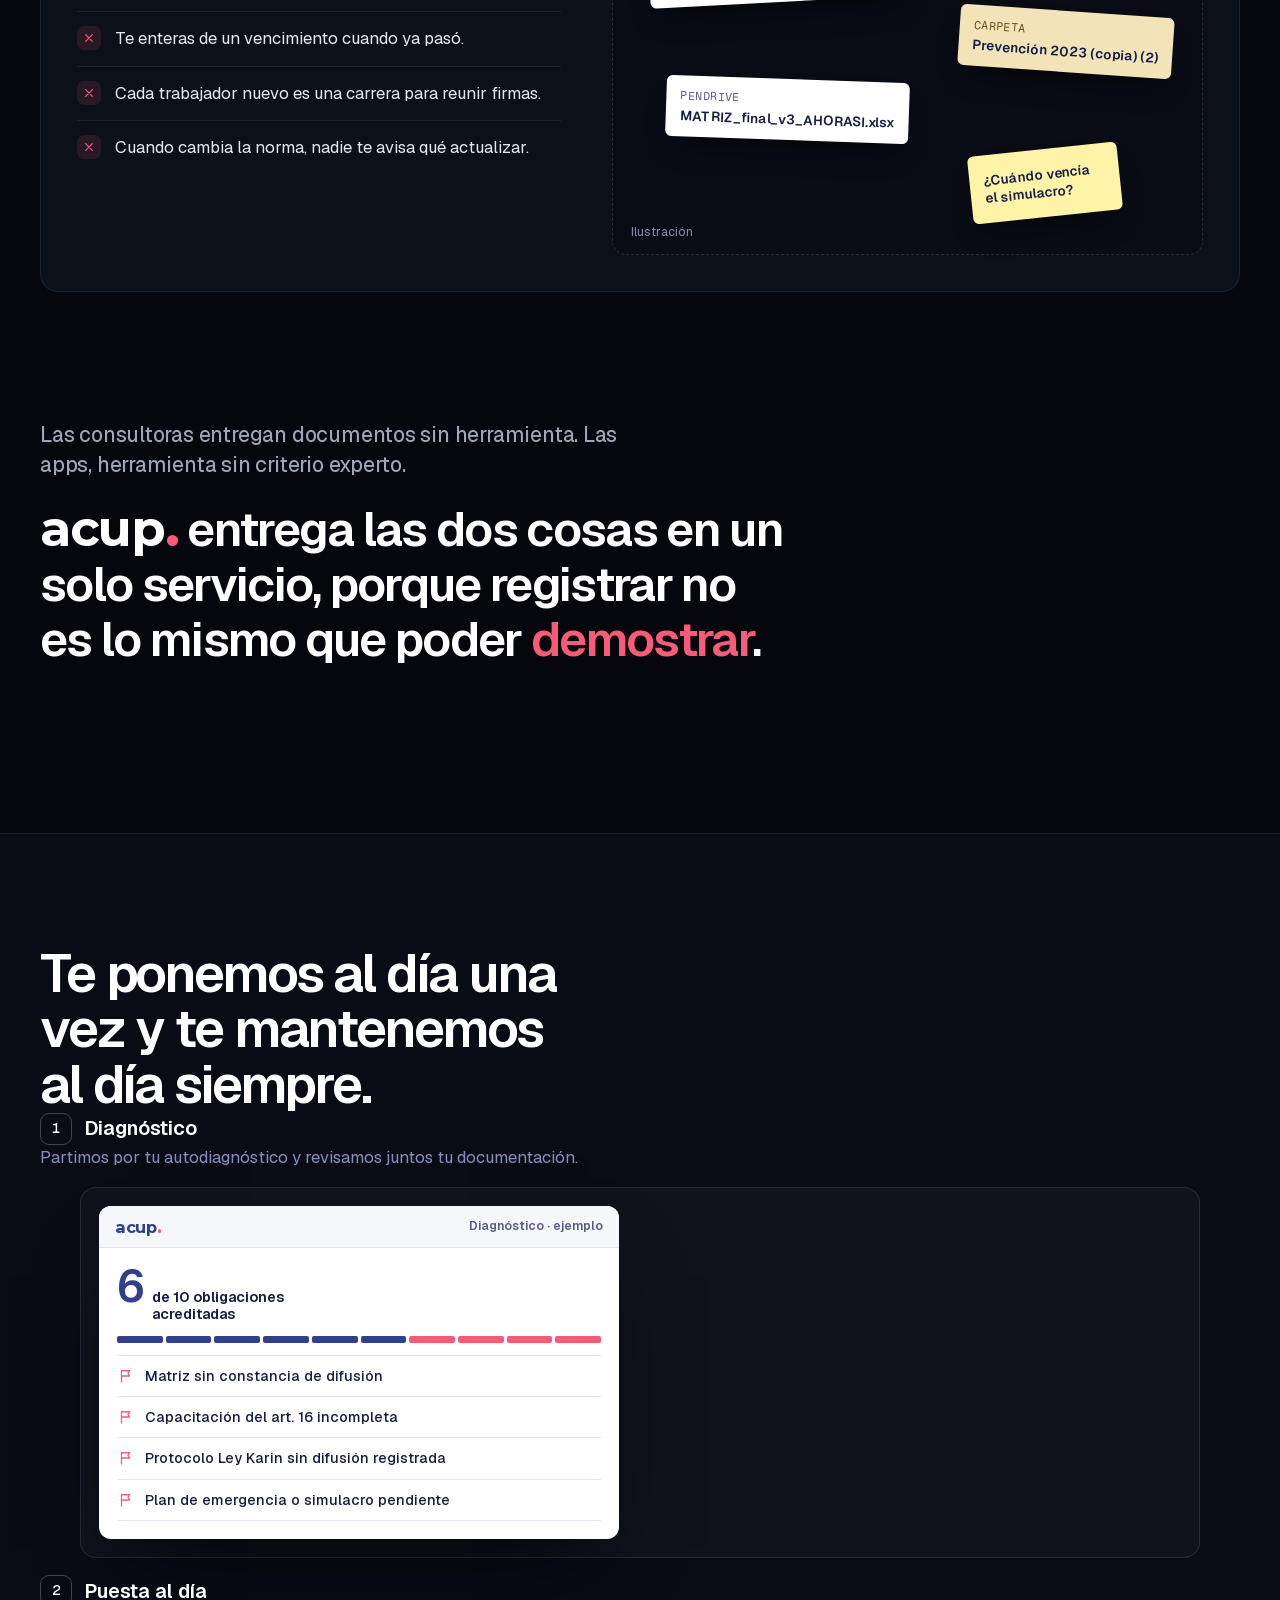
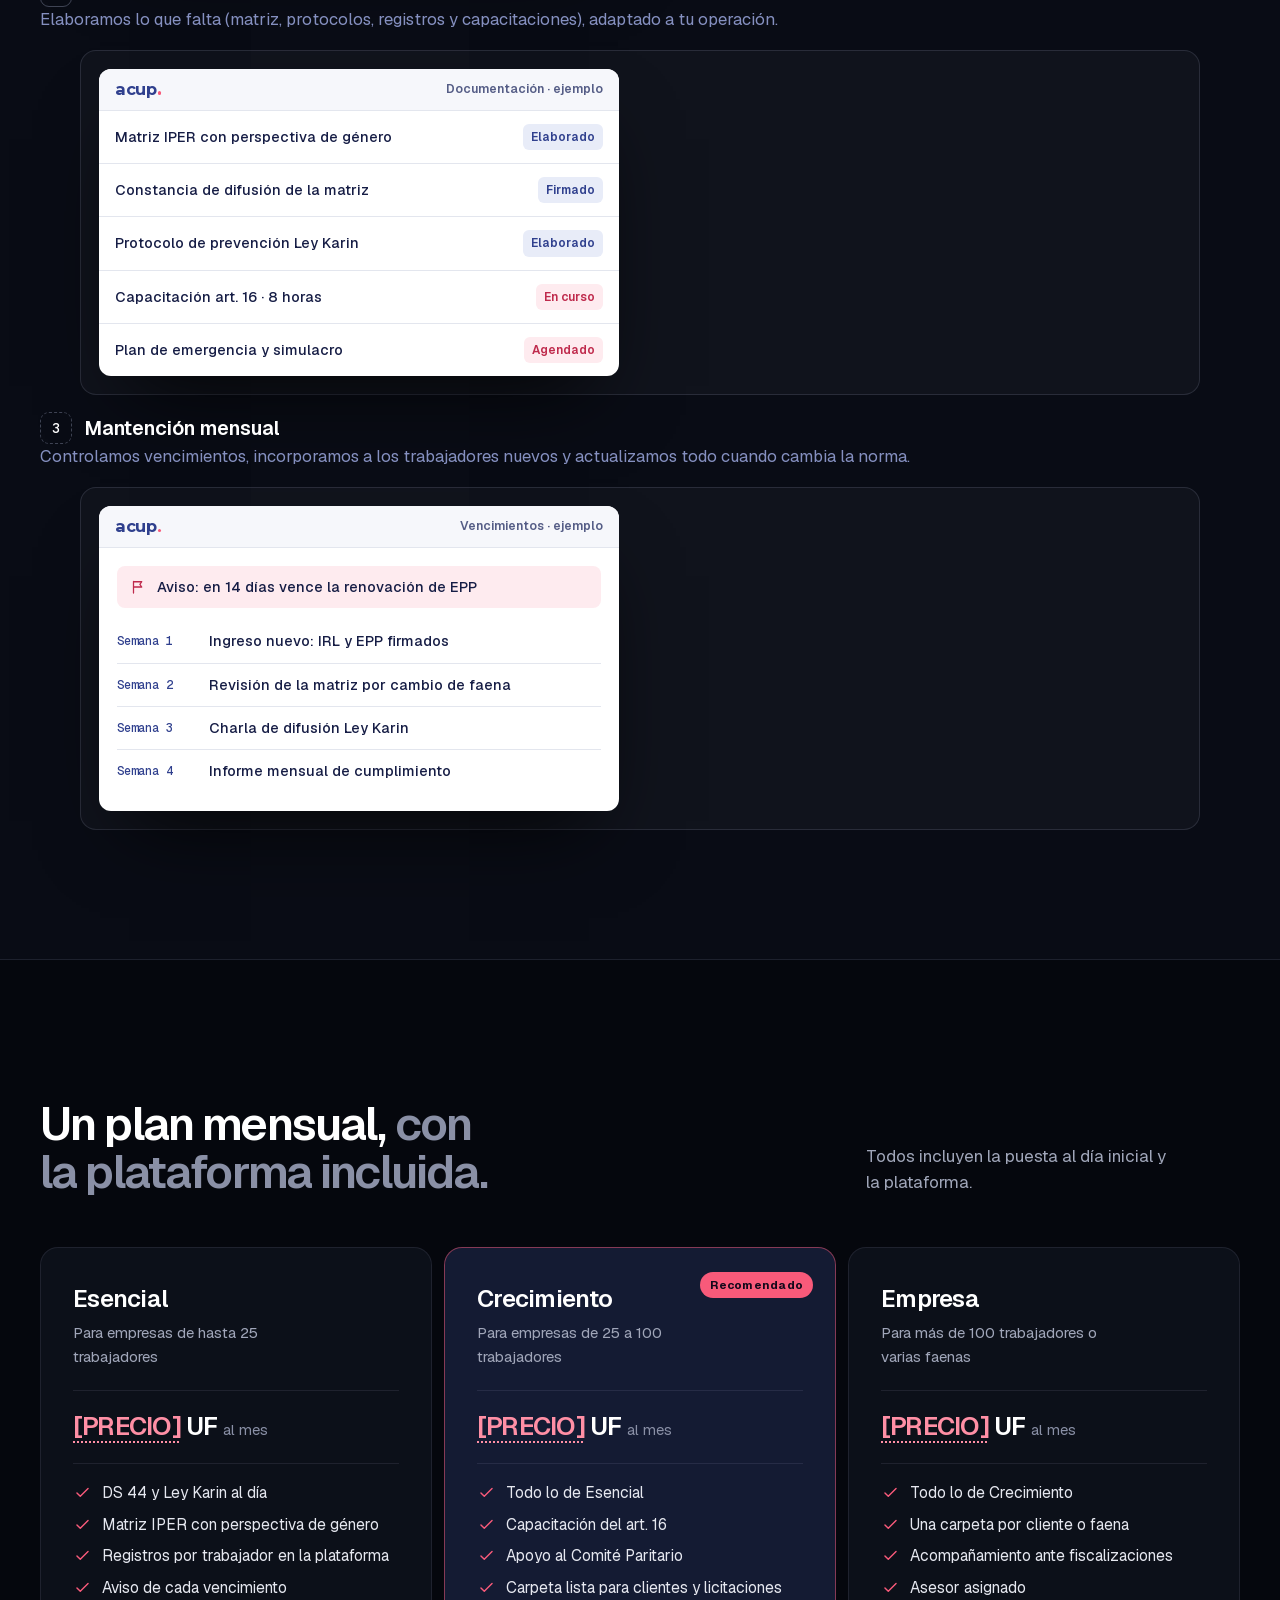
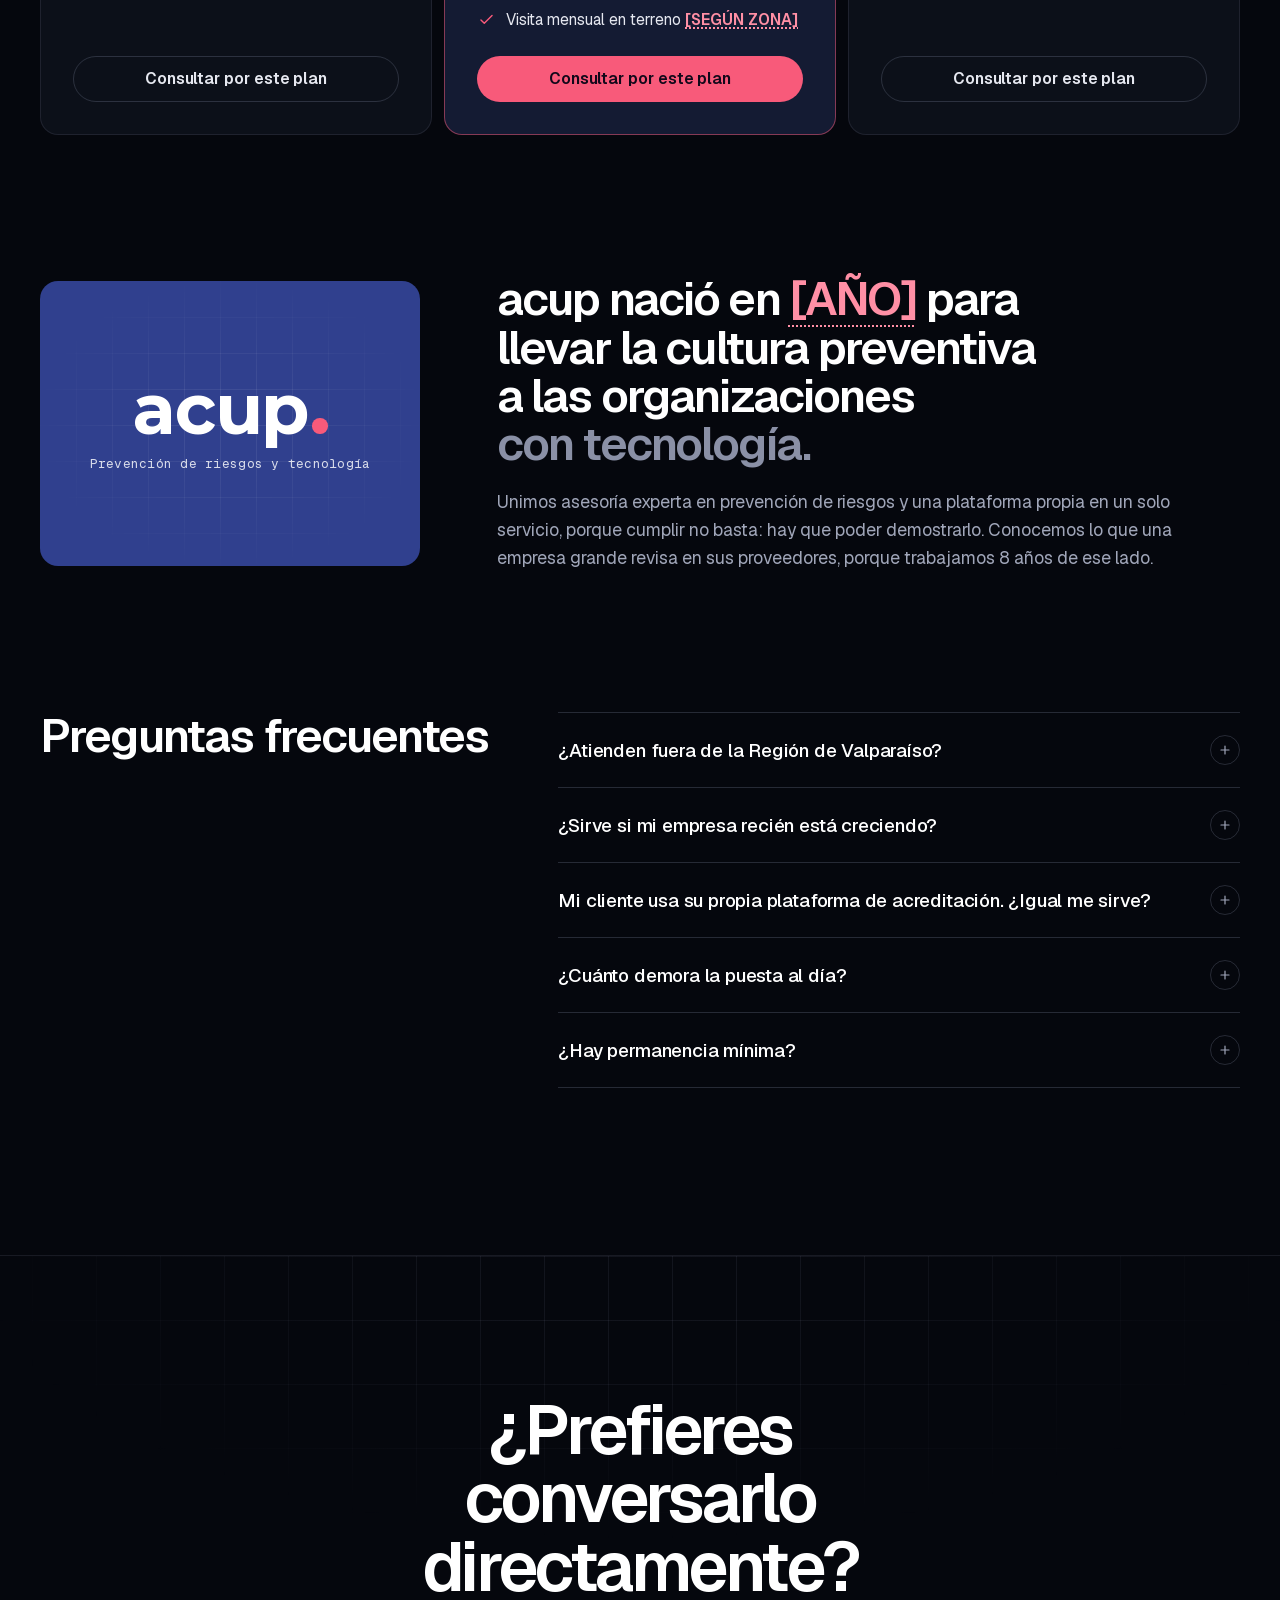
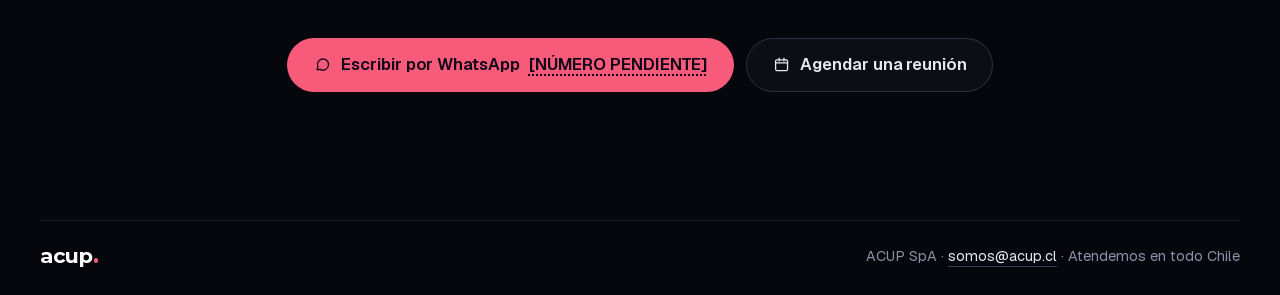
==== commit 8e8f10cb: "Versiona styles.css y app.js para evitar la caché del navegador Co-Authored-By: Claude Opus 5.5 <nor" ====
--- a/index.html
+++ b/index.html
@@ -23,11 +23,11 @@
 <meta name="twitter:description" content="Asesoría de prevención de riesgos y plataforma en un solo servicio. Autodiagnóstico de 10 preguntas: descubre qué podría demostrar hoy tu empresa.">
 
 <link rel="preload" href="assets/fonts/geist-latin.woff2" as="font" type="font/woff2" crossorigin>
-<link rel="stylesheet" href="styles.css">
+<link rel="stylesheet" href="styles.css?v=20261123b">
 <script>try{var q=new URLSearchParams(location.search).get('tema');var t=q==='claro'?'light':q==='oscuro'?'dark':localStorage.getItem('acup-theme');if(t==='light'||t==='dark')document.documentElement.setAttribute('data-theme',t)}catch(e){}document.documentElement.classList.add('js','m-enter');setTimeout(function(){document.documentElement.classList.add('m-enter-done')},900);document.documentElement.classList.add('mo-js');setTimeout(function(){document.documentElement.classList.add('mo-safe')},2500)</script>
 <link rel="modulepreload" href="assets/moments/moments.js"><link rel="modulepreload" href="assets/moments/lib.js">
 <script type="module" src="assets/moments/moments.js"></script>
-<script src="app.js" defer></script>
+<script src="app.js?v=20261123b" defer></script>
 
 <!-- Datos estructurados. Solo información confirmada: sin precios, teléfono
      ni dirección de calle, que aún están pendientes. -->
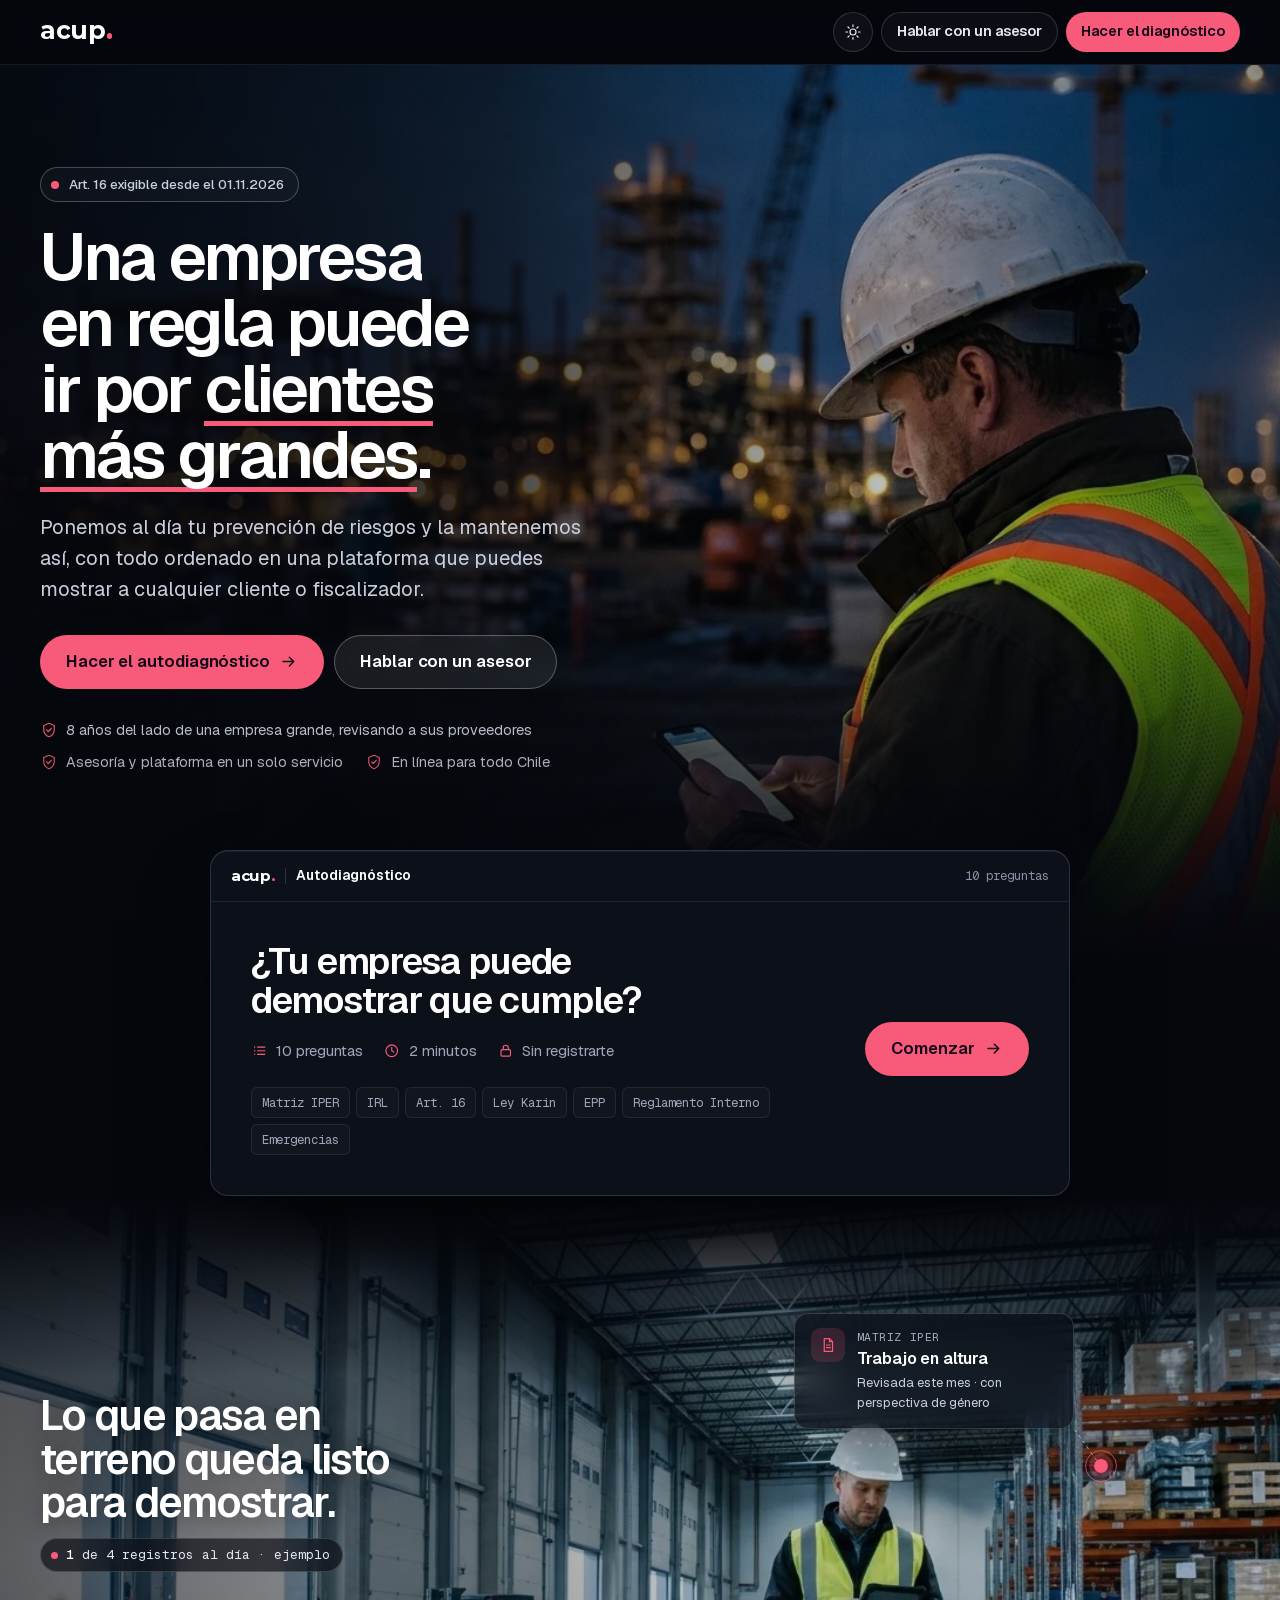
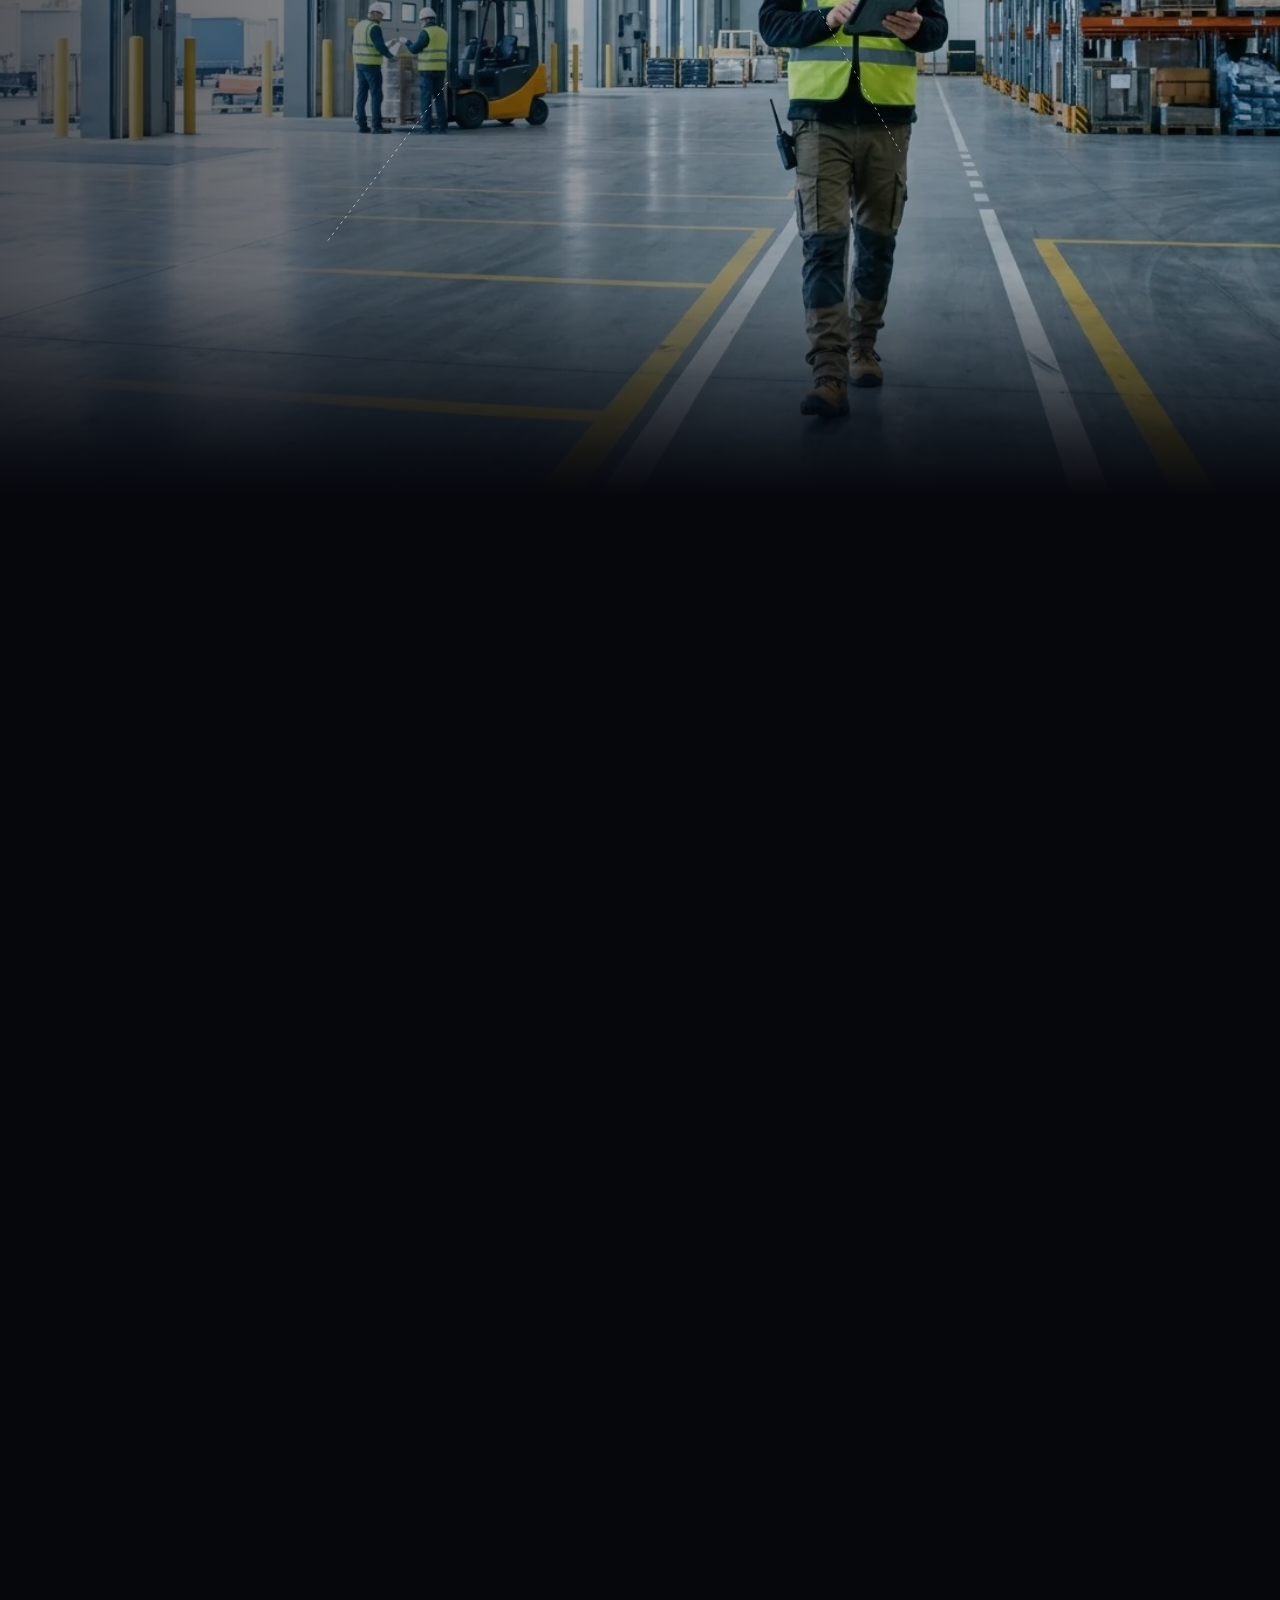
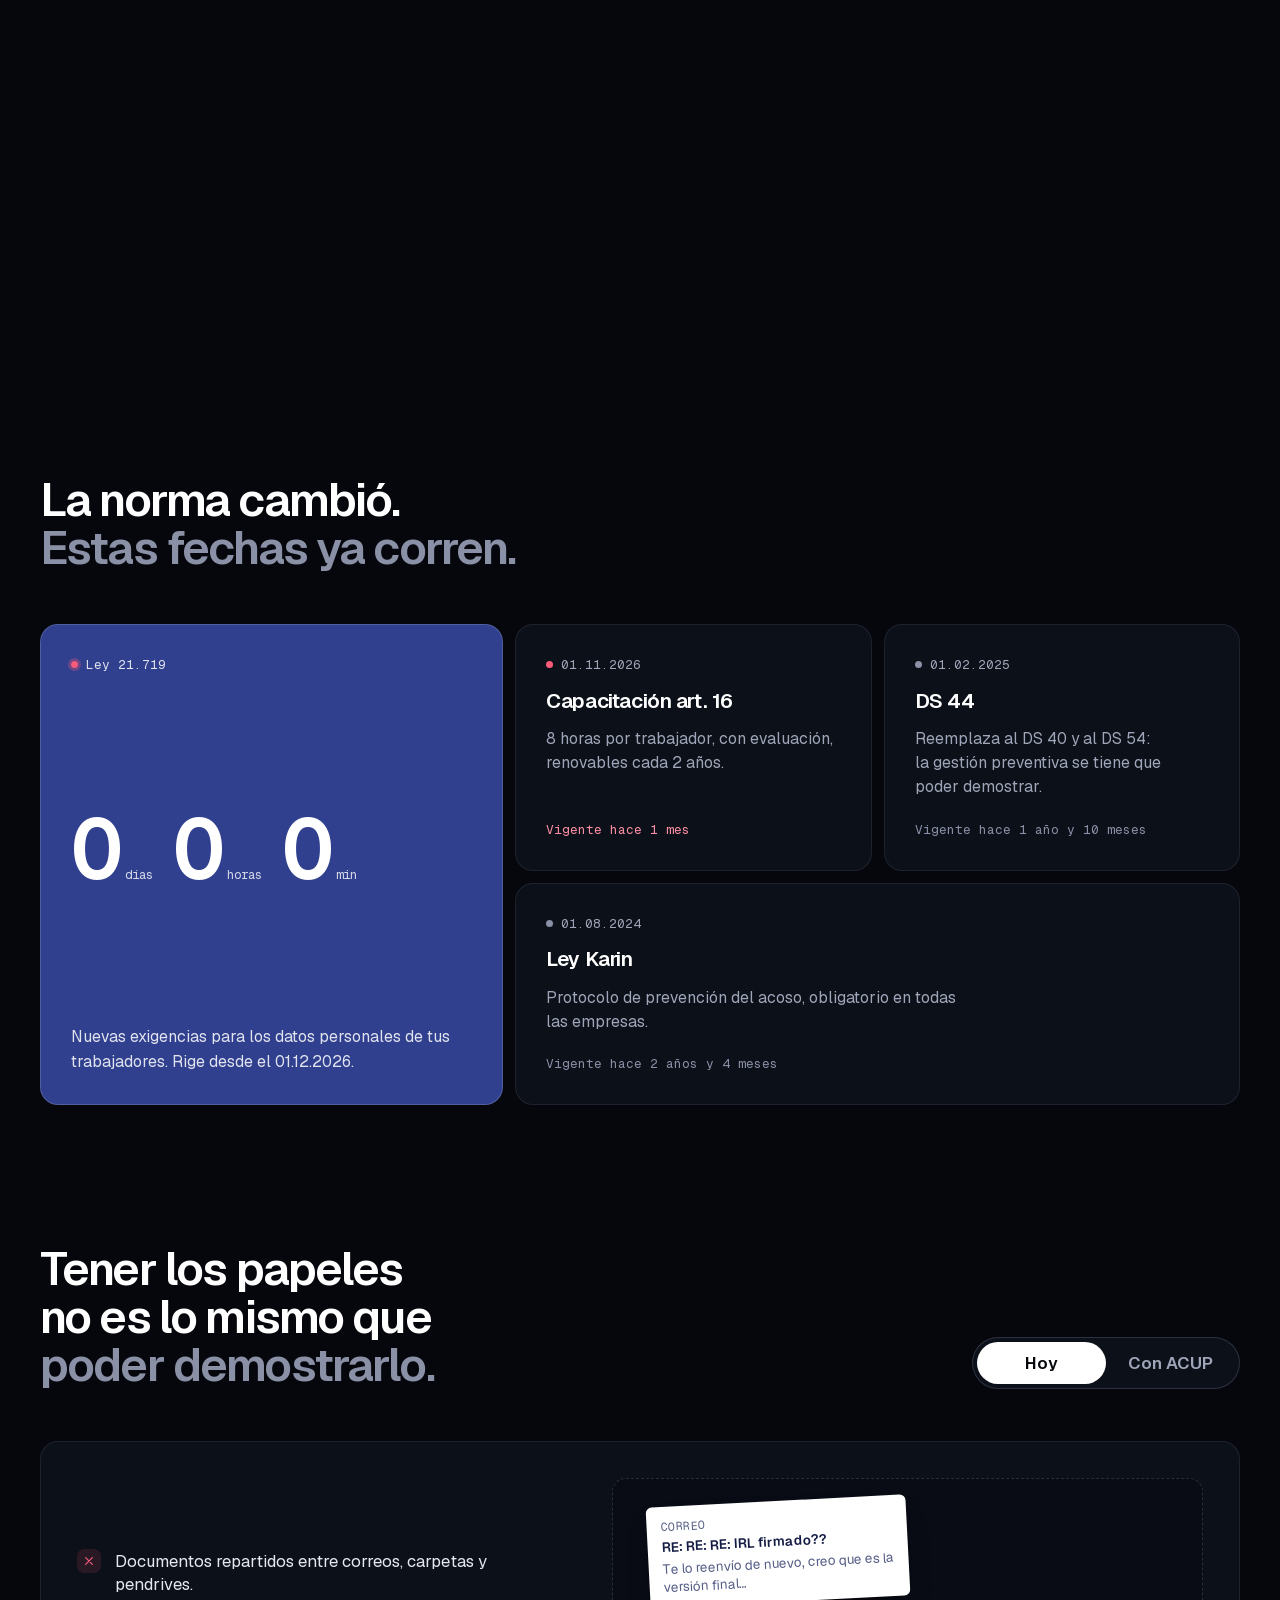
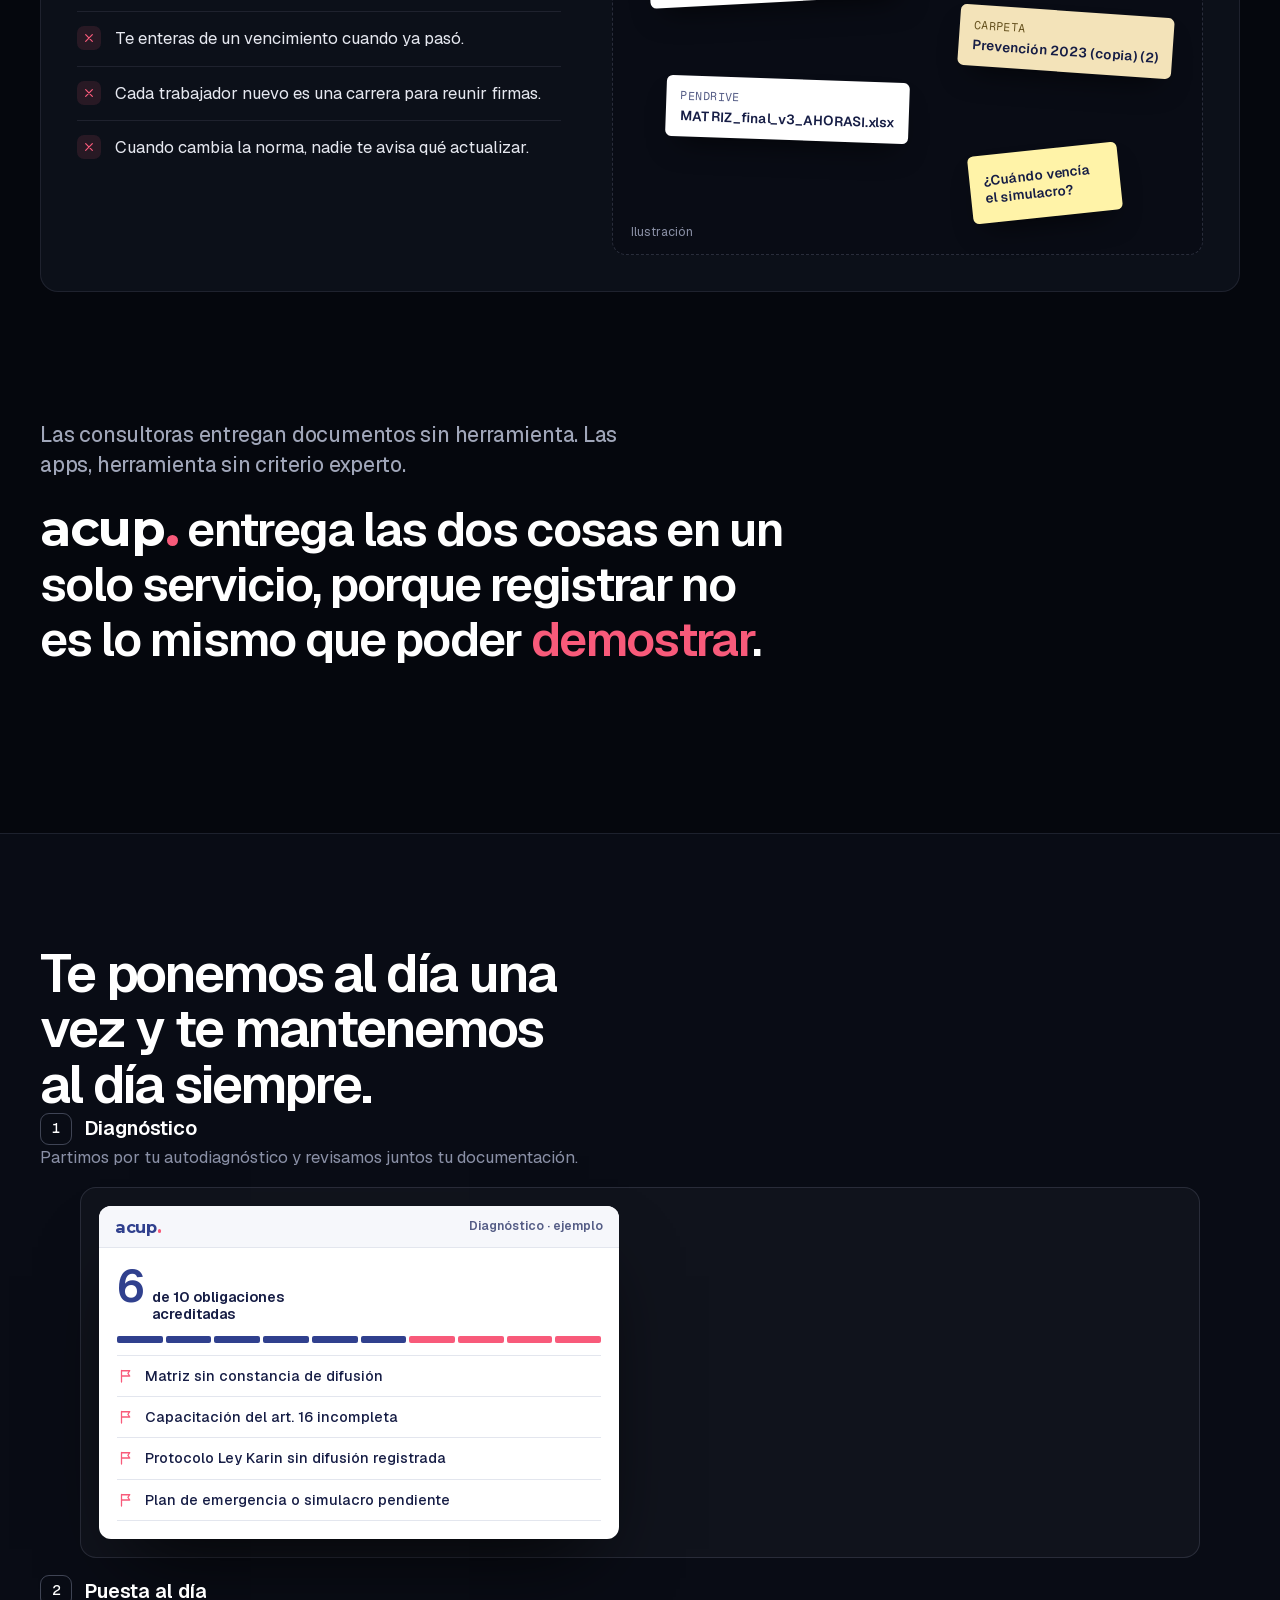
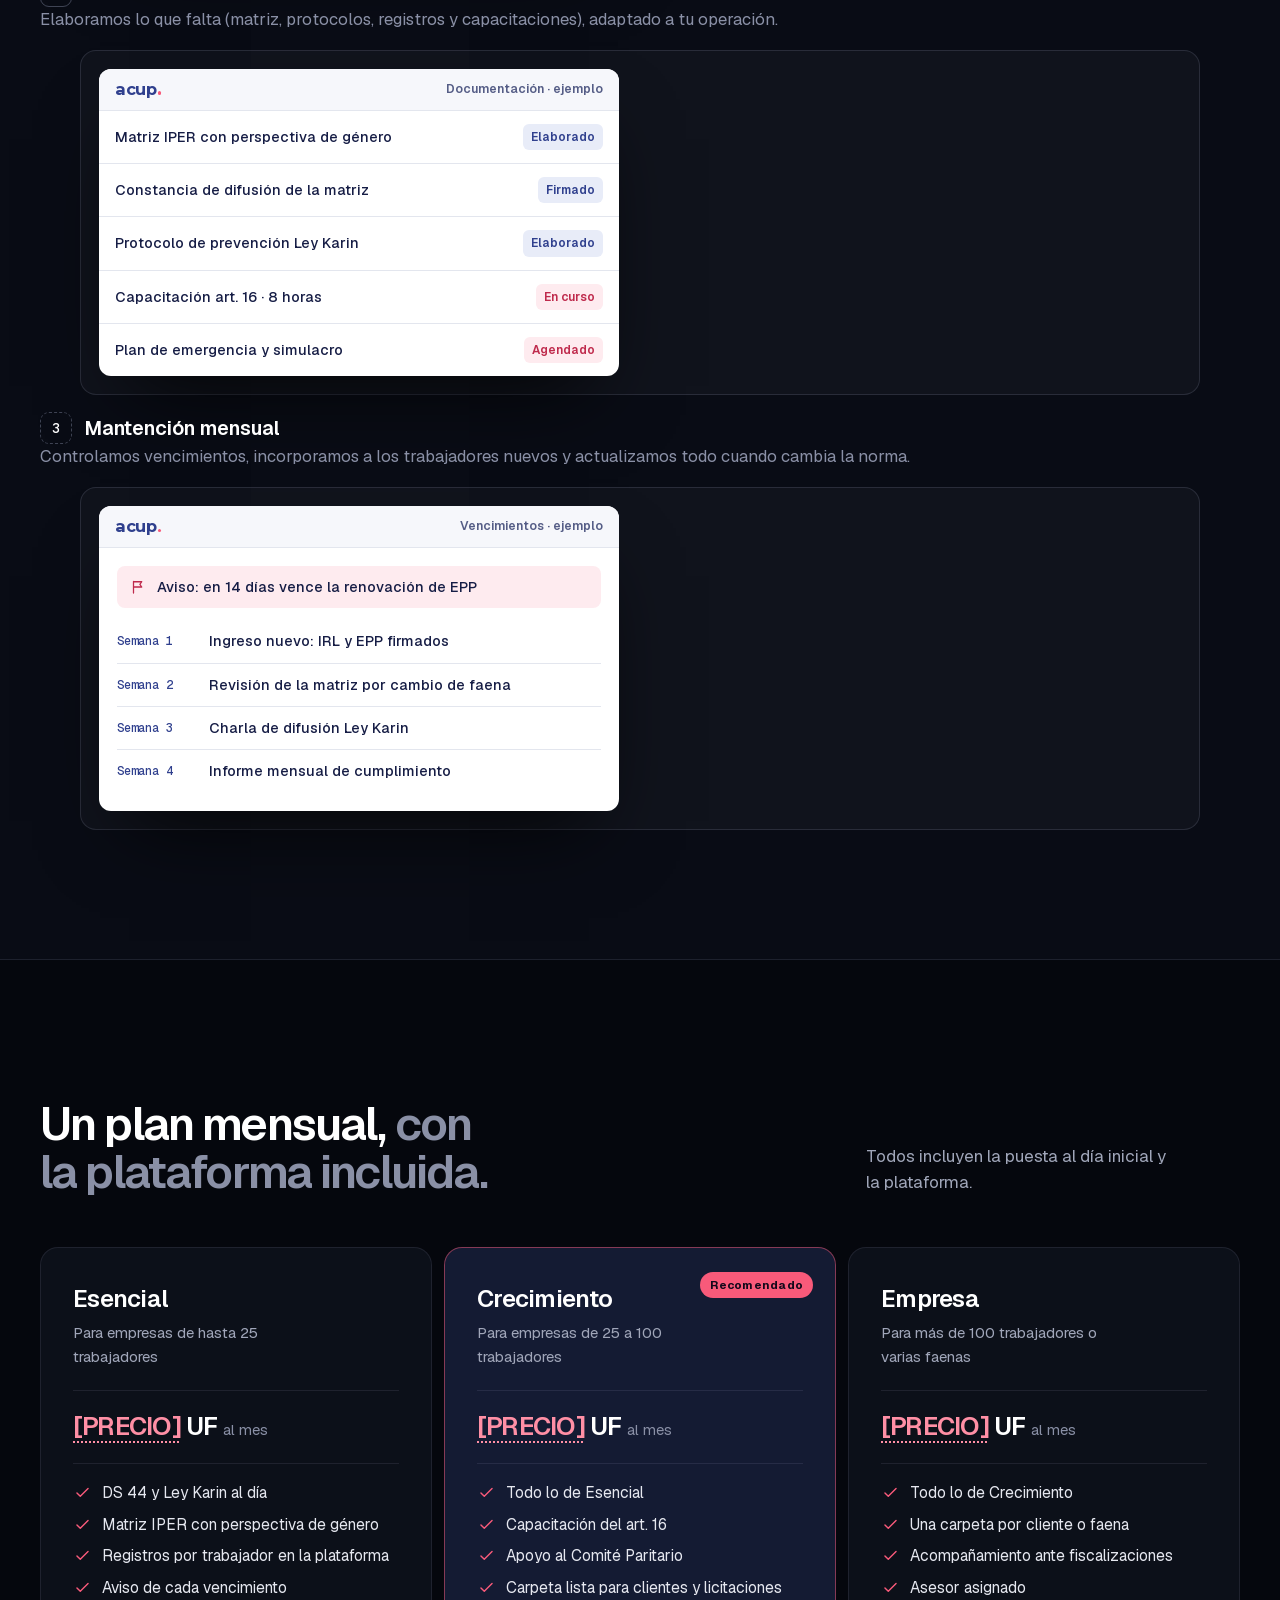
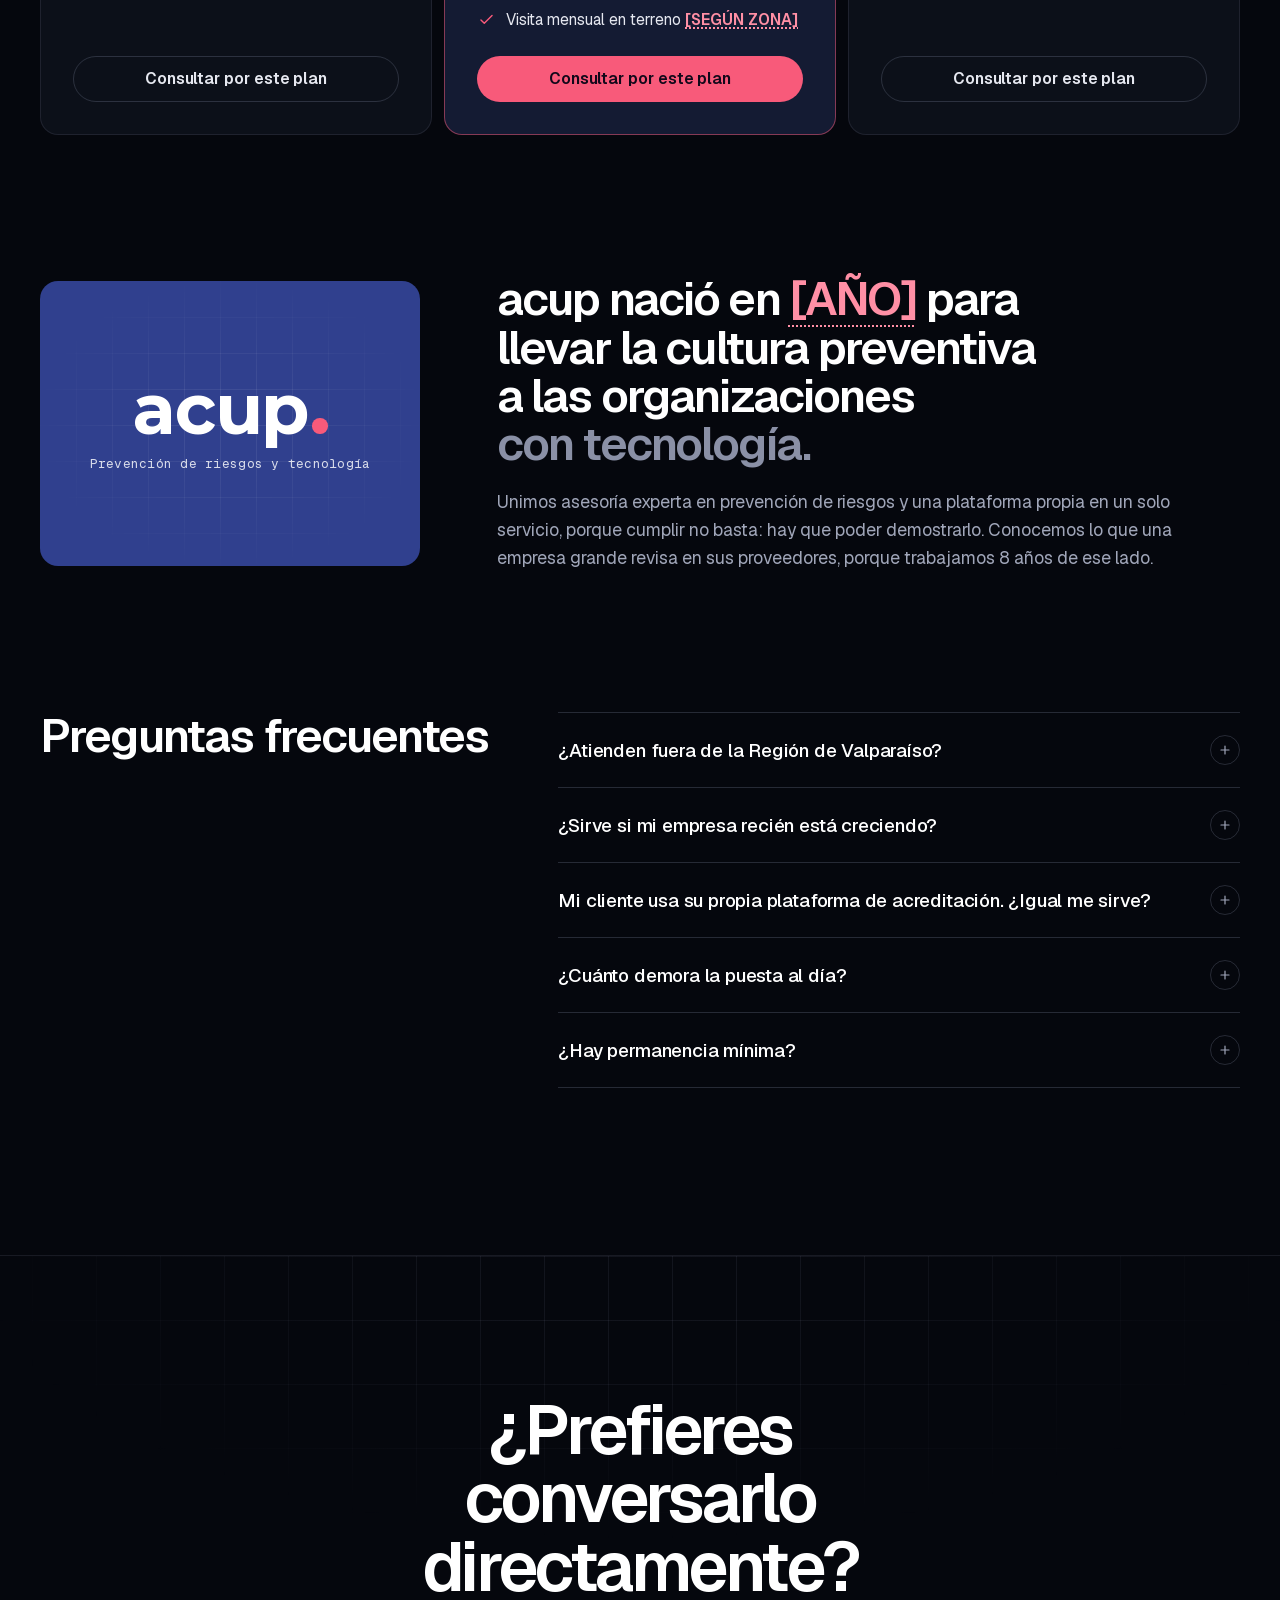
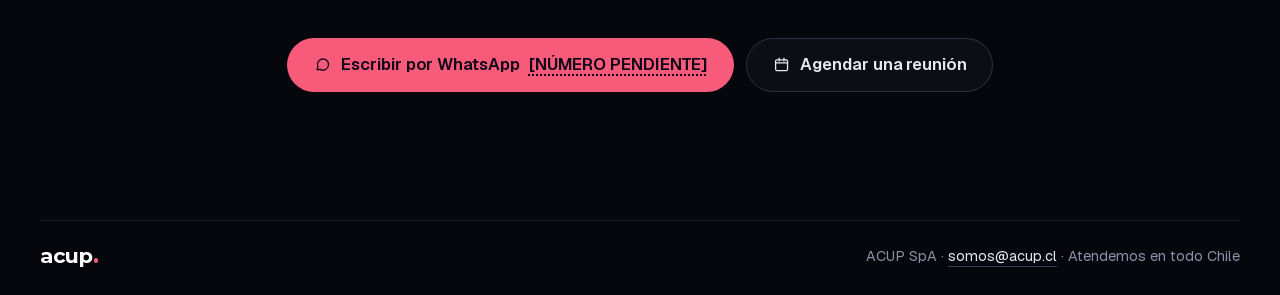
==== commit 818d9cc3: "Fija el degradado de terreno a la foto y corrige contraste del tema claro - Los degradados de la esc" ====
--- a/index.html
+++ b/index.html
@@ -23,11 +23,11 @@
 <meta name="twitter:description" content="Asesoría de prevención de riesgos y plataforma en un solo servicio. Autodiagnóstico de 10 preguntas: descubre qué podría demostrar hoy tu empresa.">
 
 <link rel="preload" href="assets/fonts/geist-latin.woff2" as="font" type="font/woff2" crossorigin>
-<link rel="stylesheet" href="styles.css?v=20261123b">
+<link rel="stylesheet" href="styles.css?v=20261123d">
 <script>try{var q=new URLSearchParams(location.search).get('tema');var t=q==='claro'?'light':q==='oscuro'?'dark':localStorage.getItem('acup-theme');if(t==='light'||t==='dark')document.documentElement.setAttribute('data-theme',t)}catch(e){}document.documentElement.classList.add('js','m-enter');setTimeout(function(){document.documentElement.classList.add('m-enter-done')},900);document.documentElement.classList.add('mo-js');setTimeout(function(){document.documentElement.classList.add('mo-safe')},2500)</script>
 <link rel="modulepreload" href="assets/moments/moments.js"><link rel="modulepreload" href="assets/moments/lib.js">
 <script type="module" src="assets/moments/moments.js"></script>
-<script src="app.js?v=20261123b" defer></script>
+<script src="app.js?v=20261123d" defer></script>
 
 <!-- Datos estructurados. Solo información confirmada: sin precios, teléfono
      ni dirección de calle, que aún están pendientes. -->
--- a/styles.css
+++ b/styles.css
@@ -904,3 +904,21 @@
 #enunciado { --t-h2: clamp(1.75rem, 1rem + 2.5vw, 3.1rem); --display-weight: 600; --display-tracking: -.035em; }
 #enunciado .container > p.statement-lead { font-size: clamp(1.05rem, .95rem + .45vw, 1.35rem); line-height: 1.45; font-weight: 450; letter-spacing: -.01em; color: var(--muted); max-width: 44ch; }
 #enunciado .container > p.mo-wh__text { font-size: var(--t-h2); line-height: 1.14; max-width: 26ch; }
+
+/* Degradados fijos a la imagen: dentro del escenario de terreno (que queda fijo),
+   no sobre la página. Sin variación con el scroll. */
+.field > .sdiv-top, .field > .sdiv-after { display: none; }
+.sdiv::before { opacity: 1 !important; transition: none; }
+.field-stage::before, .field-stage::after {
+  content: ""; position: absolute; left: 0; right: 0; z-index: 1; pointer-events: none;
+}
+.field-stage::before { top: 0; height: clamp(120px, 20vh, 220px); background: linear-gradient(180deg, var(--bg) 0%, color-mix(in srgb, var(--bg) 82%, transparent) 22%, color-mix(in srgb, var(--bg) 45%, transparent) 55%, transparent 100%); }
+.field-stage::after { bottom: 0; height: clamp(140px, 24vh, 260px); background: linear-gradient(0deg, var(--bg) 0%, color-mix(in srgb, var(--bg) 82%, transparent) 22%, color-mix(in srgb, var(--bg) 45%, transparent) 55%, transparent 100%); }
+.field-copy, .field-cards, .field .hot, .field svg.wires { z-index: 2; }
+.field.is-live .field-copy { padding-top: clamp(150px, 22vh, 220px); }
+
+/* Auditoría: contraste en la versión clara */
+:root[data-theme="light"] { --dim: #59607E; }
+.how { --muted: var(--dim); }
+:root[data-theme="light"] #enunciado { --accent: var(--coral-ink); }
+:root[data-theme="light"] .statement strong, :root[data-theme="light"] .statement strong .mo-w.is-on { color: var(--coral-ink); }
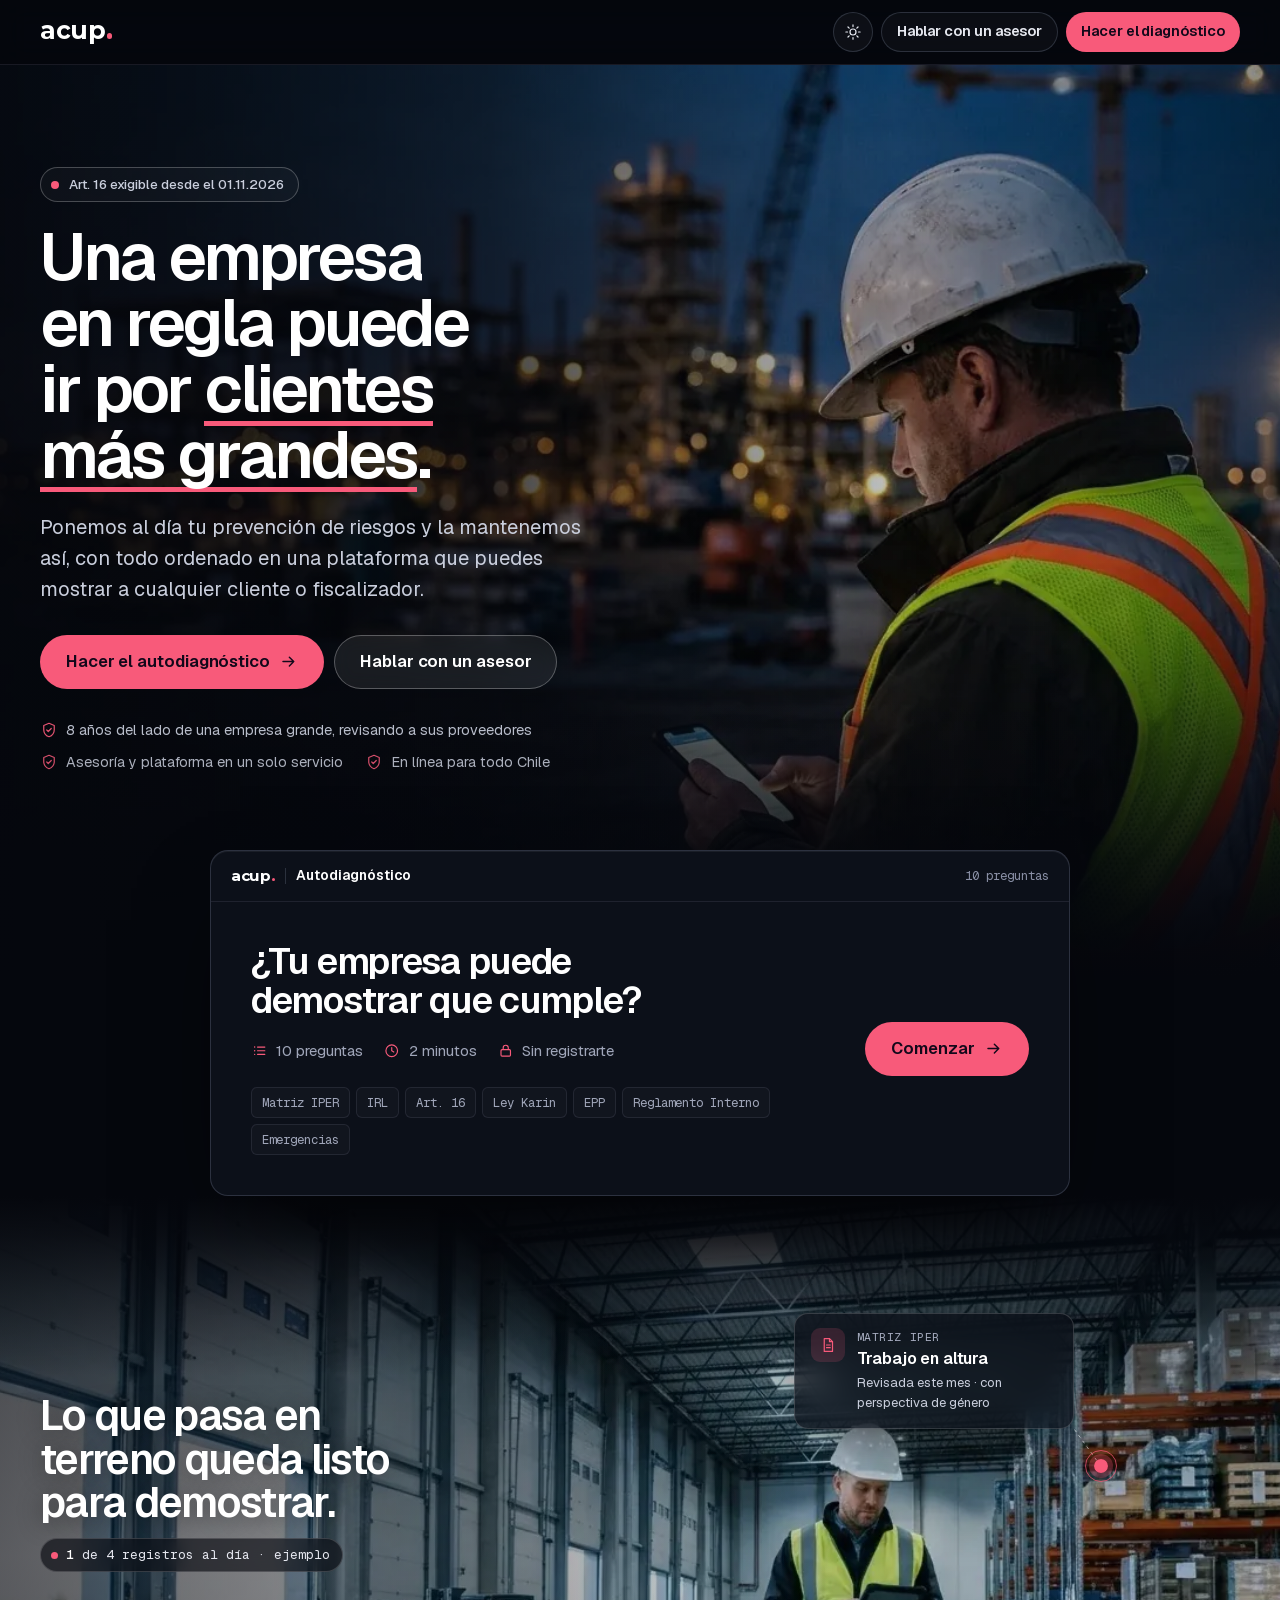
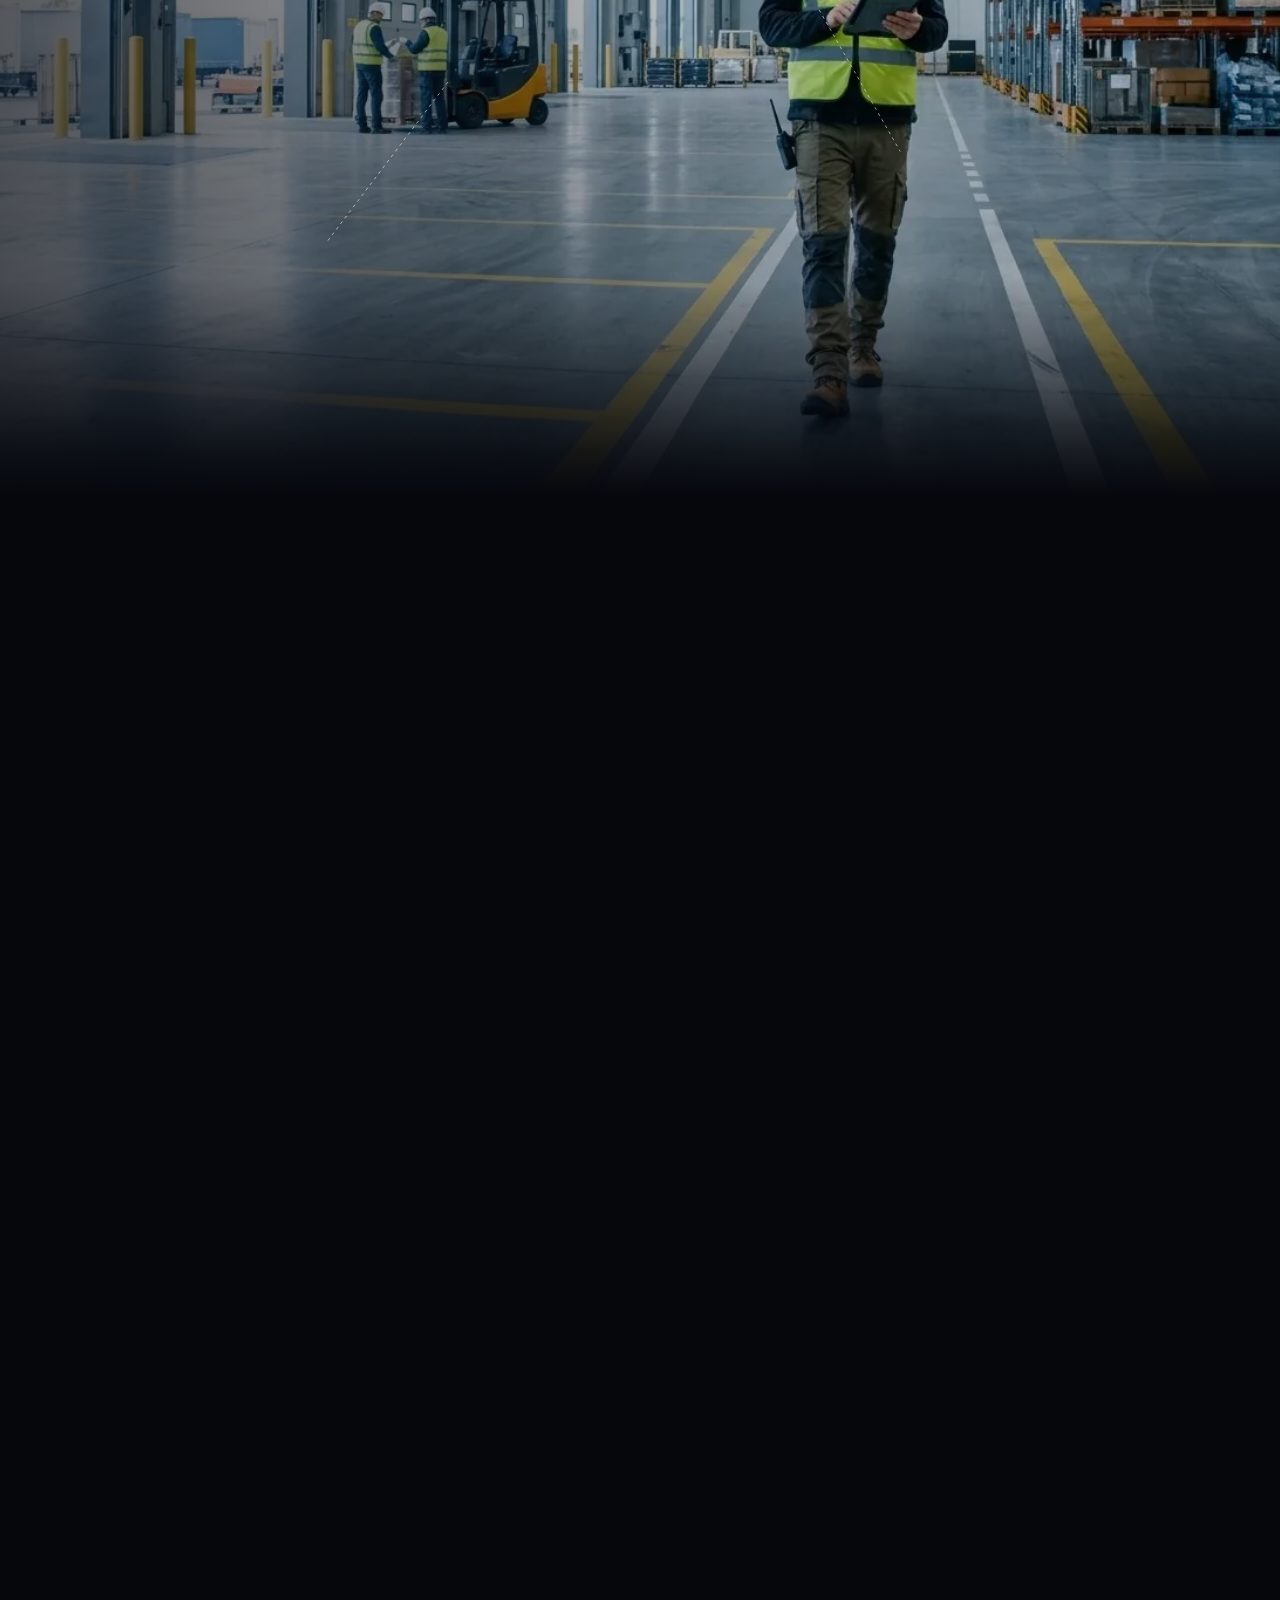
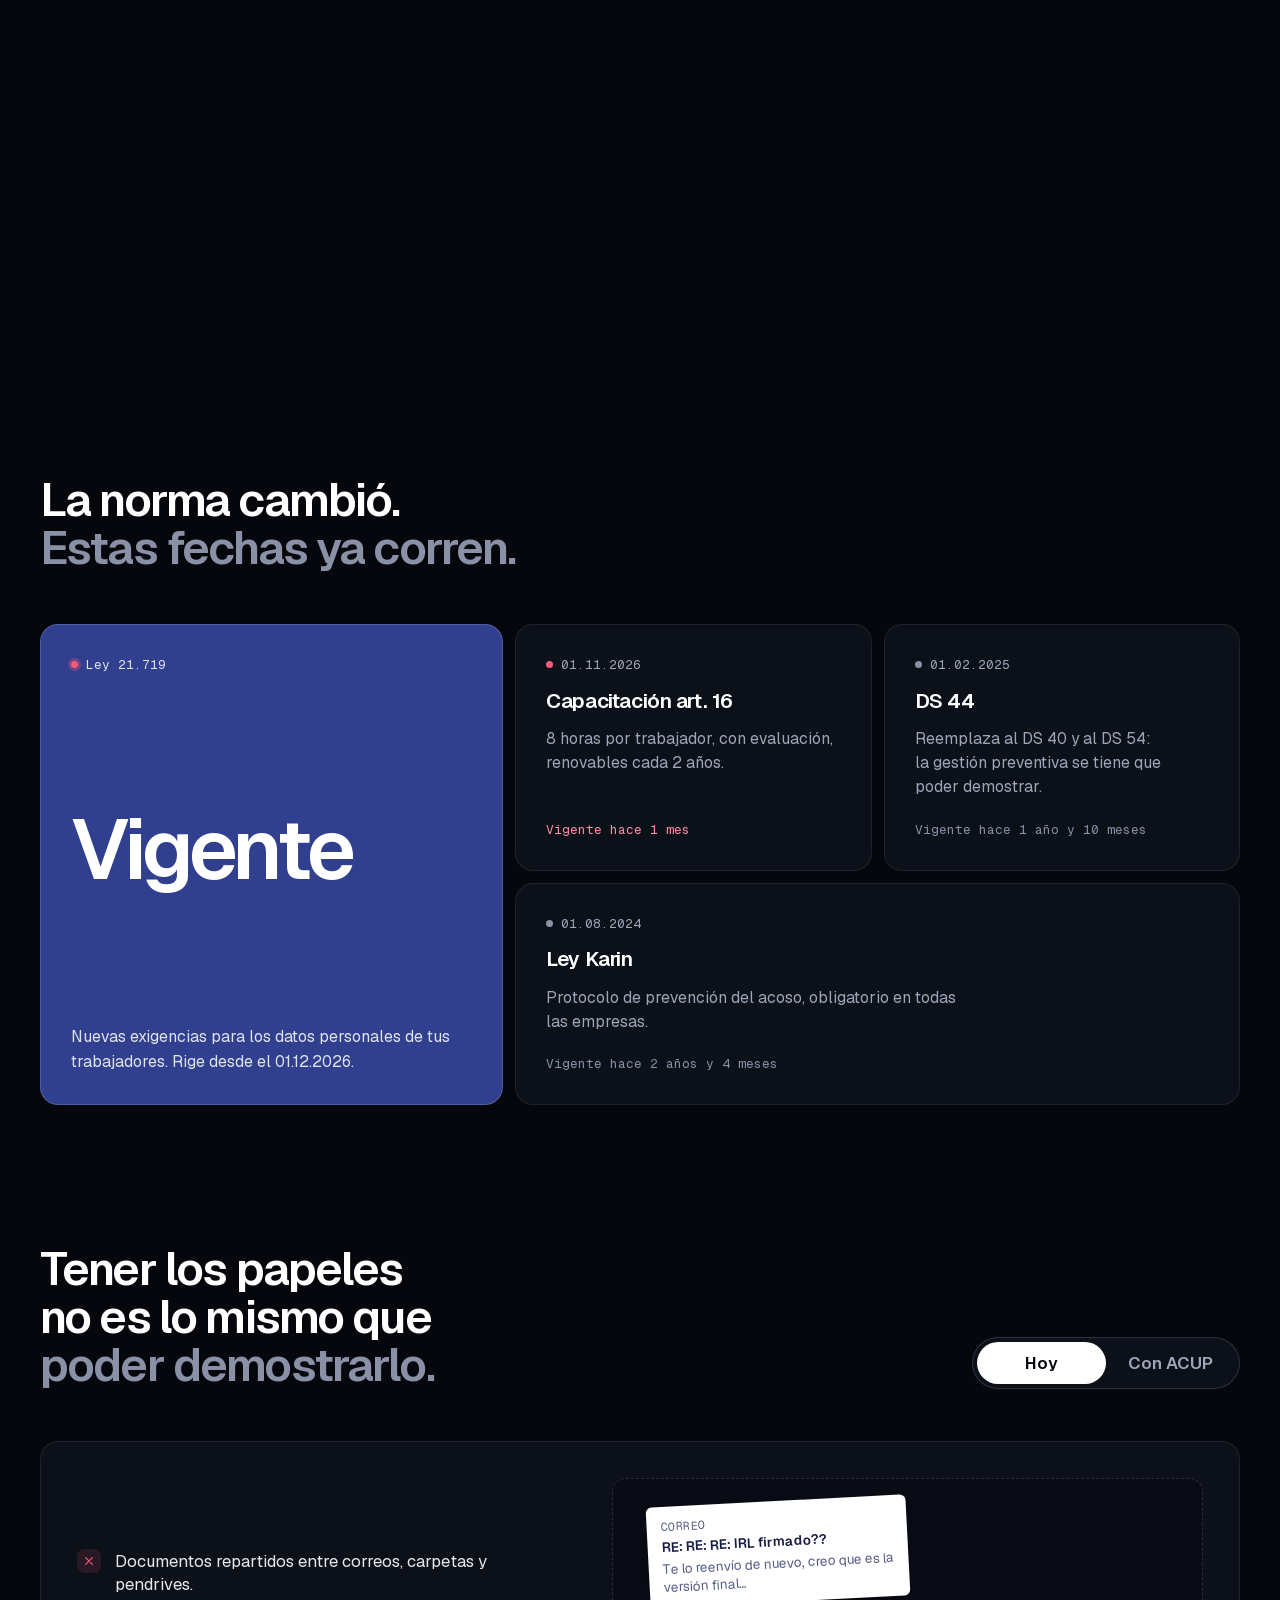
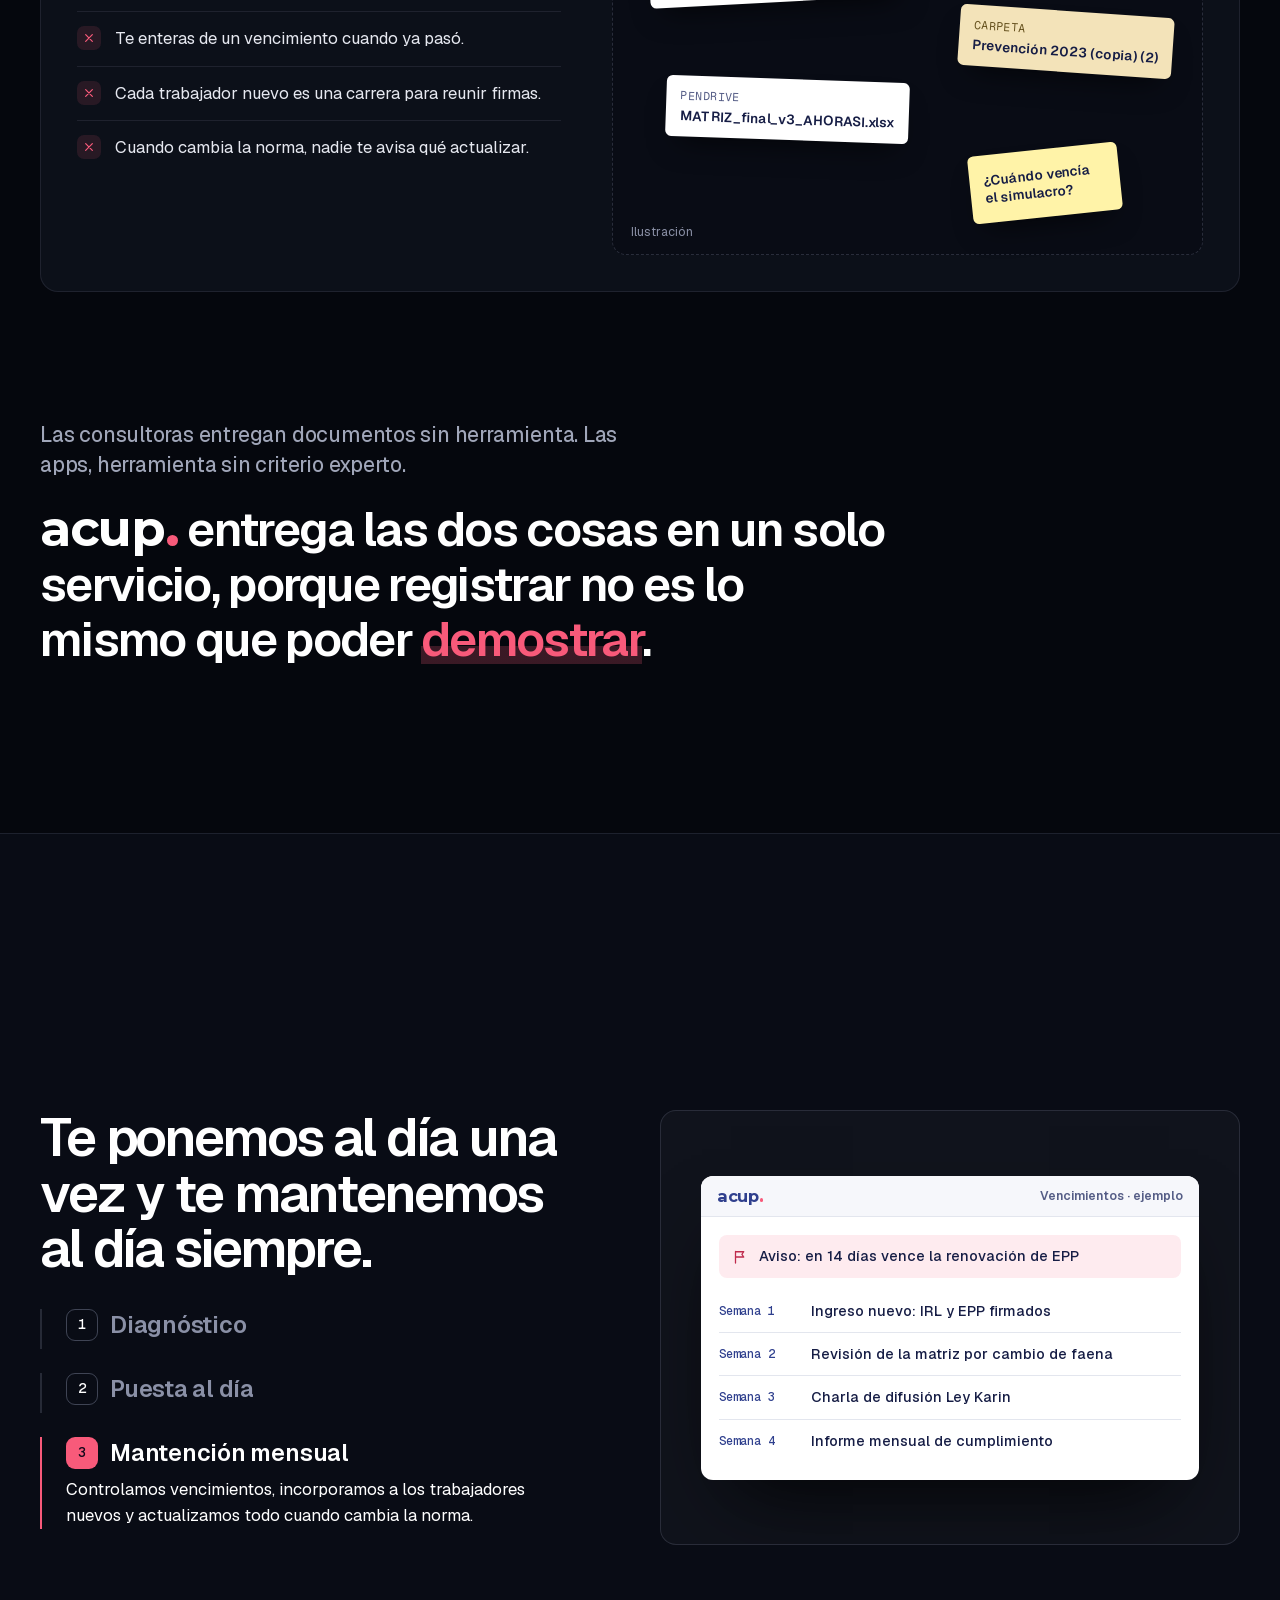
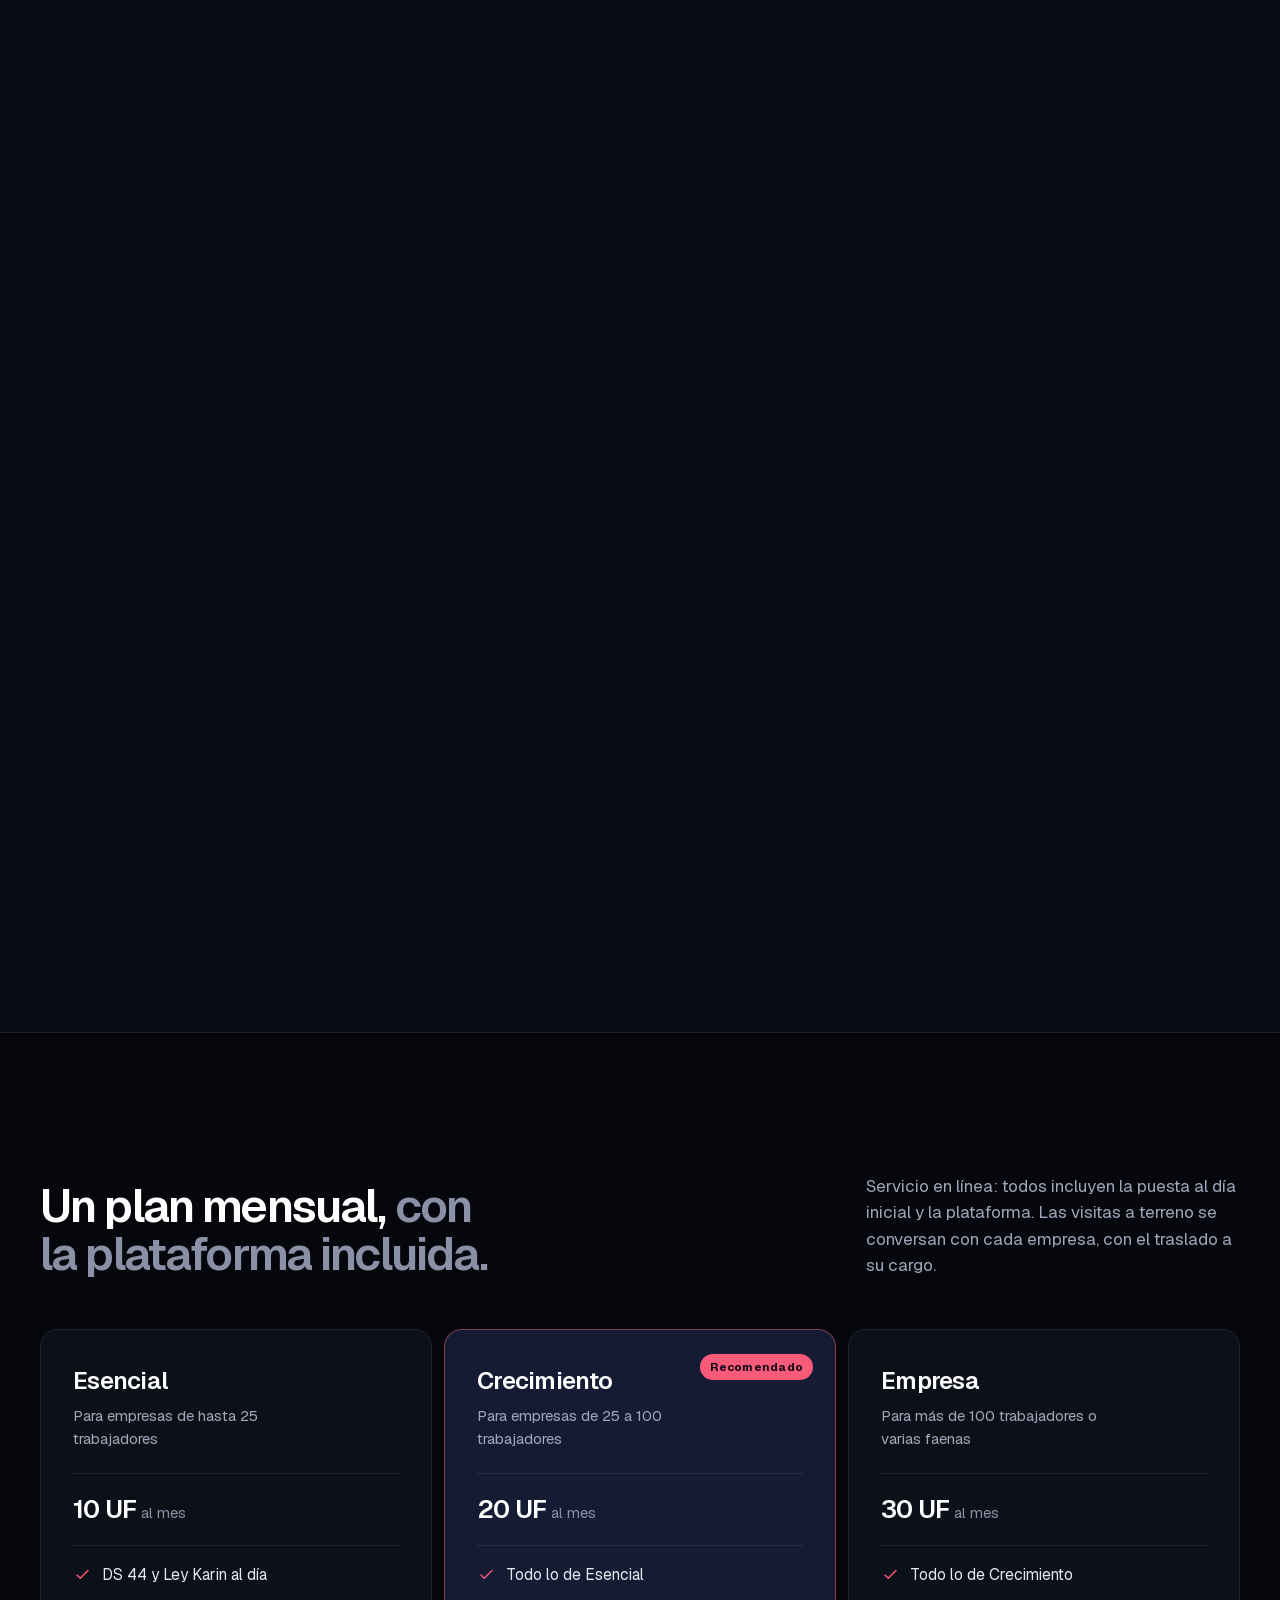
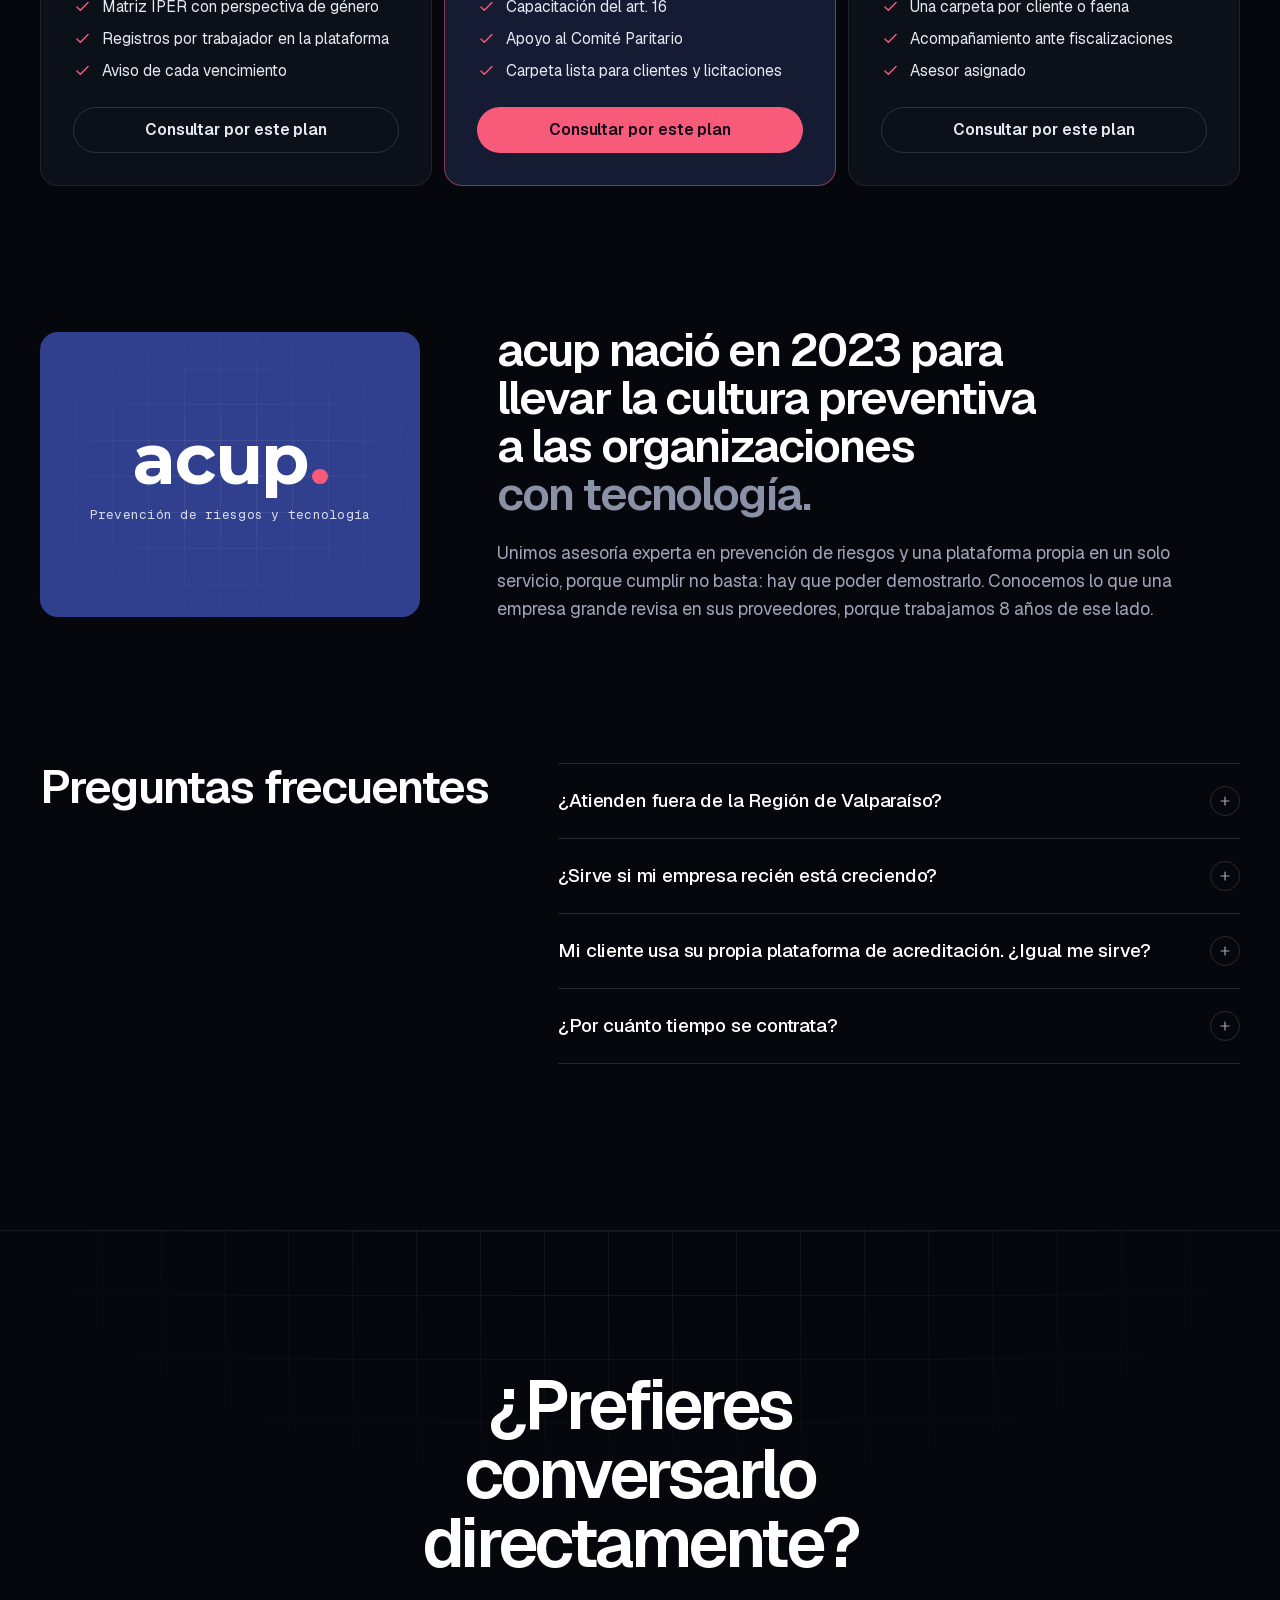
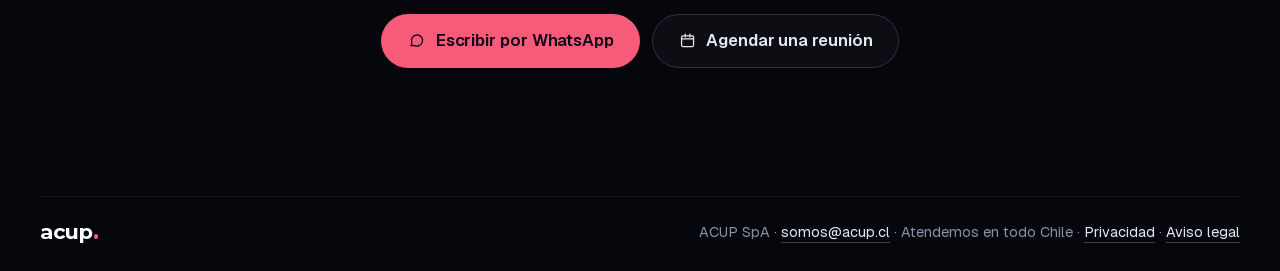
==== commit 810d2849: "Publica la landing en Hostinger con informe por correo y páginas legales - informe.php envía el info" ====
--- a/index.html
+++ b/index.html
@@ -8,6 +8,7 @@
 <meta name="theme-color" content="#070B22">
 <link rel="canonical" href="https://acup.cl/">
 <link rel="icon" href="favicon.svg" type="image/svg+xml">
+<link rel="apple-touch-icon" href="apple-touch-icon.png">
 
 <!-- Open Graph -->
 <meta property="og:type" content="website">
@@ -23,13 +24,13 @@
 <meta name="twitter:description" content="Asesoría de prevención de riesgos y plataforma en un solo servicio. Autodiagnóstico de 10 preguntas: descubre qué podría demostrar hoy tu empresa.">
 
 <link rel="preload" href="assets/fonts/geist-latin.woff2" as="font" type="font/woff2" crossorigin>
-<link rel="stylesheet" href="styles.css?v=20261123d">
+<link rel="stylesheet" href="styles.css?v=20261124b">
 <script>try{var q=new URLSearchParams(location.search).get('tema');var t=q==='claro'?'light':q==='oscuro'?'dark':localStorage.getItem('acup-theme');if(t==='light'||t==='dark')document.documentElement.setAttribute('data-theme',t)}catch(e){}document.documentElement.classList.add('js','m-enter');setTimeout(function(){document.documentElement.classList.add('m-enter-done')},900);document.documentElement.classList.add('mo-js');setTimeout(function(){document.documentElement.classList.add('mo-safe')},2500)</script>
-<link rel="modulepreload" href="assets/moments/moments.js"><link rel="modulepreload" href="assets/moments/lib.js">
-<script type="module" src="assets/moments/moments.js"></script>
-<script src="app.js?v=20261123d" defer></script>
-
-<!-- Datos estructurados. Solo información confirmada: sin precios, teléfono
+<link rel="modulepreload" href="assets/moments/moments.js?v=20261124d"><link rel="modulepreload" href="assets/moments/lib.js?v=20261124d">
+<script type="module" src="assets/moments/moments.js?v=20261124d"></script>
+<script src="app.js?v=20261124d" defer></script>
+
+<!-- Datos estructurados. Solo información confirmada: sin
      ni dirección de calle, que aún están pendientes. -->
 <script type="application/ld+json">
 {
@@ -45,8 +46,11 @@
       "image": "https://acup.cl/favicon.svg",
       "description": "Asesoría de prevención de riesgos que pone al día a la empresa y la mantiene al día mes a mes, con una plataforma propia incluida para demostrar el cumplimiento ante clientes y fiscalizadores.",
       "email": "somos@acup.cl",
+      "telephone": "+56 9 6517 7551",
       "address": {
         "@type": "PostalAddress",
+        "addressLocality": "Valparaíso",
+        "addressRegion": "Región de Valparaíso",
         "addressCountry": "CL"
       },
       "areaServed": {
@@ -105,7 +109,7 @@
         {
           "@type": "Question",
           "name": "¿Atienden fuera de la Región de Valparaíso?",
-          "acceptedAnswer": { "@type": "Answer", "text": "Sí. El diagnóstico, la puesta al día y la plataforma funcionan en línea en todo Chile. Las visitas en terreno se coordinan según la zona." }
+          "acceptedAnswer": { "@type": "Answer", "text": "Sí. El diagnóstico, la puesta al día y la plataforma funcionan en línea en todo Chile. Las visitas a terreno se conversan con cada empresa y el costo de traslado es adicional." }
         },
         {
           "@type": "Question",
@@ -116,6 +120,11 @@
           "@type": "Question",
           "name": "Mi cliente usa su propia plataforma de acreditación. ¿Igual me sirve?",
           "acceptedAnswer": { "@type": "Answer", "text": "Sí. No reemplazamos esa plataforma: preparamos y mantenemos al día lo que te exige." }
+        },
+        {
+          "@type": "Question",
+          "name": "¿Por cuánto tiempo se contrata?",
+          "acceptedAnswer": { "@type": "Answer", "text": "Tú eliges la modalidad: mensual, anual o personalizada. El servicio dura lo que dure la modalidad que contrates." }
         }
       ]
     }
@@ -170,7 +179,7 @@
   <section class="hero" aria-labelledby="titular">
     <div class="hero-media" aria-hidden="true">
       <!-- IMAGEN: generada con IA en Google Flow (escena ilustrativa, no es un cliente ni un trabajador real). Reemplazable por foto real. -->
-      <img src="assets/img/hero.jpg" alt="" width="1376" height="768" fetchpriority="high" decoding="async">
+      <img src="assets/img/hero.webp" alt="" width="1376" height="768" fetchpriority="high" decoding="async">
     </div>
     <div class="wrap hero-inner">
       <div class="hero-copy">
@@ -232,7 +241,7 @@
     <div class="field-stage">
       <div class="field-media" aria-hidden="true">
         <!-- IMAGEN: generada con IA en Google Flow (escena ilustrativa). Reemplazable por foto real en terreno. -->
-        <img src="assets/img/terreno.jpg" alt="" width="1376" height="768" loading="lazy" decoding="async">
+        <img src="assets/img/terreno.webp" alt="" width="1376" height="768" loading="lazy" decoding="async">
       </div>
       <div class="wrap field-copy">
         <h2 id="terreno-h" class="h2">Lo que pasa en terreno queda listo para demostrar.</h2>
@@ -449,13 +458,13 @@
     <div class="wrap">
       <div class="section-head">
         <h2 id="planes-h" class="h2">Un plan mensual, <span class="dim">con la plataforma incluida.</span></h2>
-        <p class="section-sub">Todos incluyen la puesta al día inicial y la plataforma.</p>
+        <p class="section-sub">Servicio en línea: todos incluyen la puesta al día inicial y la plataforma. Las visitas a terreno se conversan con cada empresa, con el traslado a su cargo.</p>
       </div>
       <div class="plans">
       <article class="plan" aria-labelledby="p1">
         <h3 id="p1">Esencial</h3>
         <p class="plan-for">Para empresas de hasta 25 trabajadores</p>
-        <p class="price"><span class="todo">[PRECIO]</span> UF <span>al mes</span></p>
+        <p class="price">10 UF <span>al mes</span></p>
         <ul class="ticks">
           <li><svg class="ico" aria-hidden="true"><use href="#i-check"/></svg>DS 44 y Ley Karin al día</li>
           <li><svg class="ico" aria-hidden="true"><use href="#i-check"/></svg>Matriz IPER con perspectiva de género</li>
@@ -469,13 +478,12 @@
         <span class="stamp">Recomendado</span>
         <h3 id="p2">Crecimiento</h3>
         <p class="plan-for">Para empresas de 25 a 100 trabajadores</p>
-        <p class="price"><span class="todo">[PRECIO]</span> UF <span>al mes</span></p>
+        <p class="price">20 UF <span>al mes</span></p>
         <ul class="ticks">
           <li><svg class="ico" aria-hidden="true"><use href="#i-check"/></svg>Todo lo de Esencial</li>
           <li><svg class="ico" aria-hidden="true"><use href="#i-check"/></svg>Capacitación del art. 16</li>
           <li><svg class="ico" aria-hidden="true"><use href="#i-check"/></svg>Apoyo al Comité Paritario</li>
           <li><svg class="ico" aria-hidden="true"><use href="#i-check"/></svg>Carpeta lista para clientes y licitaciones</li>
-          <li><svg class="ico" aria-hidden="true"><use href="#i-check"/></svg><span>Visita mensual en terreno <span class="todo">[SEGÚN ZONA]</span></span></li>
         </ul>
         <a class="btn btn-primary" href="#contacto">Consultar por este plan</a>
       </article>
@@ -483,7 +491,7 @@
       <article class="plan" aria-labelledby="p3">
         <h3 id="p3">Empresa</h3>
         <p class="plan-for">Para más de 100 trabajadores o varias faenas</p>
-        <p class="price"><span class="todo">[PRECIO]</span> UF <span>al mes</span></p>
+        <p class="price">30 UF <span>al mes</span></p>
         <ul class="ticks">
           <li><svg class="ico" aria-hidden="true"><use href="#i-check"/></svg>Todo lo de Crecimiento</li>
           <li><svg class="ico" aria-hidden="true"><use href="#i-check"/></svg>Una carpeta por cliente o faena</li>
@@ -496,7 +504,7 @@
     </div>
   </section>
 
-  <!-- 6 · Quiénes somos (texto corporativo provisorio: completar [AÑO] y afinar) -->
+  <!-- 6 · Quiénes somos -->
   <section class="section" id="quien" aria-labelledby="quien-h">
     <div class="wrap about">
       <div class="about-brand" aria-hidden="true">
@@ -504,7 +512,7 @@
         <span class="about-tag">Prevención de riesgos y tecnología</span>
       </div>
       <div class="about-text">
-        <h2 id="quien-h" class="h2">acup nació en <span class="todo">[AÑO]</span> para llevar la cultura preventiva a las organizaciones <span class="dim">con tecnología.</span></h2>
+        <h2 id="quien-h" class="h2">acup nació en 2023 para llevar la cultura preventiva a las organizaciones <span class="dim">con tecnología.</span></h2>
         <p>Unimos asesoría experta en prevención de riesgos y una plataforma propia en un solo servicio, porque cumplir no basta: hay que poder demostrarlo. Conocemos lo que una empresa grande revisa en sus proveedores, porque trabajamos 8 años de ese lado.</p>
       </div>
     </div>
@@ -517,7 +525,7 @@
       <div class="faq">
       <div class="faq-item">
         <h3><button type="button" class="faq-q" aria-expanded="false" aria-controls="faq-1">¿Atienden fuera de la Región de Valparaíso?<svg class="ico" aria-hidden="true"><use href="#i-plus"/></svg></button></h3>
-        <div class="faq-a" id="faq-1"><div><p>Sí. El diagnóstico, la puesta al día y la plataforma funcionan en línea en todo Chile. Las visitas en terreno se coordinan según la zona.</p></div></div>
+        <div class="faq-a" id="faq-1"><div><p>Sí. El diagnóstico, la puesta al día y la plataforma funcionan en línea en todo Chile. Las visitas a terreno se conversan con cada empresa y el costo de traslado es adicional.</p></div></div>
       </div>
       <div class="faq-item">
         <h3><button type="button" class="faq-q" aria-expanded="false" aria-controls="faq-2">¿Sirve si mi empresa recién está creciendo?<svg class="ico" aria-hidden="true"><use href="#i-plus"/></svg></button></h3>
@@ -528,12 +536,8 @@
         <div class="faq-a" id="faq-3"><div><p>Sí. No reemplazamos esa plataforma: preparamos y mantenemos al día lo que te exige.</p></div></div>
       </div>
       <div class="faq-item">
-        <h3><button type="button" class="faq-q" aria-expanded="false" aria-controls="faq-4">¿Cuánto demora la puesta al día?<svg class="ico" aria-hidden="true"><use href="#i-plus"/></svg></button></h3>
-        <div class="faq-a" id="faq-4"><div><p><span class="todo">[PLAZO]</span>, según el tamaño de tu empresa y lo que ya tengas hecho.</p></div></div>
-      </div>
-      <div class="faq-item">
-        <h3><button type="button" class="faq-q" aria-expanded="false" aria-controls="faq-5">¿Hay permanencia mínima?<svg class="ico" aria-hidden="true"><use href="#i-plus"/></svg></button></h3>
-        <div class="faq-a" id="faq-5"><div><p><span class="todo">[CONDICIONES DE CONTRATO]</span></p></div></div>
+        <h3><button type="button" class="faq-q" aria-expanded="false" aria-controls="faq-4">¿Por cuánto tiempo se contrata?<svg class="ico" aria-hidden="true"><use href="#i-plus"/></svg></button></h3>
+        <div class="faq-a" id="faq-4"><div><p>Tú eliges la modalidad: mensual, anual o personalizada. El servicio dura lo que dure la modalidad que contrates.</p></div></div>
       </div>
       </div>
     </div>
@@ -547,20 +551,18 @@
   <div class="wrap back-inner">
     <h2 class="back-h">¿Prefieres conversarlo directamente?</h2>
     <div class="back-actions">
-      <!-- PENDIENTE: reemplazar por https://wa.me/56XXXXXXXXX cuando exista el número. -->
-      <a class="btn btn-primary btn-lg is-pending" aria-disabled="true" role="link" tabindex="0" data-pending="WhatsApp">
+      <a class="btn btn-primary btn-lg" href="https://wa.me/56965177551?text=Hola%2C%20vengo%20de%20acup.cl" target="_blank" rel="noopener">
         <svg class="ico" aria-hidden="true"><use href="#i-chat"/></svg>
-        Escribir por WhatsApp <span class="todo todo-dark">[NÚMERO PENDIENTE]</span>
+        Escribir por WhatsApp
       </a>
       <a class="btn btn-ghost btn-lg" href="mailto:somos@acup.cl?subject=Agendar%20una%20reuni%C3%B3n%20con%20ACUP">
         <svg class="ico" aria-hidden="true"><use href="#i-cal"/></svg>
         Agendar una reunión
       </a>
     </div>
-    <p class="pending-note" id="wa-note" hidden>El número de WhatsApp aún no está disponible. Escríbenos a <a href="mailto:somos@acup.cl">somos@acup.cl</a>.</p>
     <div class="colophon">
       <span class="wordmark">acup<span class="wordmark-dot" aria-hidden="true"></span></span>
-      <p>ACUP SpA · <a href="mailto:somos@acup.cl">somos@acup.cl</a> · Atendemos en todo Chile</p>
+      <p>ACUP SpA · <a href="mailto:somos@acup.cl">somos@acup.cl</a> · Atendemos en todo Chile · <a href="privacidad.html">Privacidad</a> · <a href="aviso-legal.html">Aviso legal</a></p>
     </div>
   </div>
 </footer>
--- a/styles.css
+++ b/styles.css
@@ -157,8 +157,6 @@
   .btn:hover .ico:last-child { transform: translateX(3px); }
 }
 .btn:active { transform: translateY(1px) scale(.985); transition-duration: 90ms; }
-.btn.is-pending { cursor: not-allowed; }
-.btn.is-pending:active { transform: none; }
 
 .btn-text {
   display: inline-flex; align-items: center; gap: .35em;
@@ -289,19 +287,22 @@
 .report { margin-top: 22px; padding: 18px; background: rgba(var(--wash), .03); border: 1px solid var(--line-2); border-radius: 12px; }
 .report label { display: block; font-weight: 600; color: var(--heading); font-size: 1rem; line-height: 1.3; }
 .report-row { margin-top: 12px; display: flex; gap: 8px; flex-wrap: wrap; }
-.report input {
+.report input[type="email"] {
   flex: 1 1 200px; min-width: 0; min-height: 46px; padding: 0 16px;
   font: inherit; color: var(--heading); background: var(--bg-2);
   border: 1px solid var(--line-2); border-radius: 999px; caret-color: var(--coral);
   transition: border-color 140ms var(--ease), box-shadow 140ms var(--ease);
 }
-.report input::placeholder { color: var(--dim); }
-.report input:focus-visible { outline: none; border-color: var(--coral); box-shadow: 0 0 0 3px rgba(248, 90, 122, .22); }
+.report input[type="email"]::placeholder { color: var(--dim); }
+.report input[type="email"]:focus-visible { outline: none; border-color: var(--coral); box-shadow: 0 0 0 3px rgba(248, 90, 122, .22); }
 .report input[aria-invalid="true"] { border-color: var(--coral); }
+.report .consent { margin-top: 12px; display: flex; gap: 10px; align-items: flex-start; font-weight: 400; font-size: .86rem; color: var(--muted); line-height: 1.45; }
+.report .consent input { margin-top: 3px; width: 16px; height: 16px; flex: none; accent-color: var(--coral); }
+.report .consent a { color: var(--heading); }
+.report .hp { position: absolute; left: -9999px; width: 1px; height: 1px; overflow: hidden; }
 .report-msg { margin-top: 12px; font-size: .9rem; color: var(--text); }
 .report-msg:empty { display: none; }
 .report-msg.is-error { color: var(--coral-ink); }
-.report-msg.is-pending { padding: 12px 14px; background: var(--coral-wash); border: 1px solid rgba(248, 90, 122, .35); border-radius: 10px; }
 .r-foot { margin-top: 18px; display: flex; flex-wrap: wrap; gap: 6px 20px; align-items: center; }
 .r-foot a { font-weight: 500; font-size: .93rem; }
 
@@ -522,16 +523,15 @@
 .hero-grid--back { -webkit-mask-image: radial-gradient(ellipse 70% 60% at 50% 0%, #000 20%, transparent 75%); mask-image: radial-gradient(ellipse 70% 60% at 50% 0%, #000 20%, transparent 75%); }
 .back-h { font-size: clamp(2.2rem, 1.1rem + 4vw, 4.6rem); line-height: 1; letter-spacing: -.05em; max-width: 14ch; margin: 0 auto; }
 .back-actions { margin-top: 36px; display: flex; flex-wrap: wrap; gap: 12px; justify-content: center; }
-.pending-note { margin-top: 16px; color: var(--muted); font-size: .95rem; }
 .colophon { margin-top: clamp(80px, 10vw, 128px); padding-top: 24px; border-top: 1px solid var(--line); display: flex; flex-wrap: wrap; align-items: center; justify-content: space-between; gap: 12px 24px; color: var(--dim); font-size: .9rem; text-align: left; }
 .colophon .wordmark { font-size: 1.3rem; }
-.colophon a, .pending-note a, .r-foot a, .report-msg a, .noscript a {
+.colophon a, .r-foot a, .report-msg a, .noscript a {
   color: var(--text); text-decoration: none;
   background-image: linear-gradient(currentColor, currentColor), linear-gradient(rgba(var(--tint), .3), rgba(var(--tint), .3));
   background-repeat: no-repeat; background-position: 100% 100%, 0 100%; background-size: 0% 1px, 100% 1px;
   padding-bottom: 2px; transition: background-size 120ms var(--ease);
 }
-.colophon a:hover, .pending-note a:hover, .r-foot a:hover, .report-msg a:hover, .noscript a:hover {
+.colophon a:hover, .r-foot a:hover, .report-msg a:hover, .noscript a:hover {
   background-position: 0 100%, 0 100%; background-size: 100% 1px, 100% 1px; transition-duration: 150ms;
 }
 @media (max-width: 560px) { .back-actions .btn { width: 100%; flex-wrap: wrap; } }
@@ -644,7 +644,7 @@
   border-color: rgba(255, 255, 255, .16);
   box-shadow: 0 1px 0 rgba(255, 255, 255, .08) inset, 0 40px 90px -30px rgba(0, 0, 0, .8);
 }
-.panel-glass .report input { background: rgba(5, 7, 13, .6); }
+.panel-glass .report input[type="email"] { background: rgba(5, 7, 13, .6); }
 
 /* terreno: foto fija con tarjetas unidas a puntos de la escena */
 .field { position: relative; margin-top: 0; }
@@ -922,3 +922,10 @@
 .how { --muted: var(--dim); }
 :root[data-theme="light"] #enunciado { --accent: var(--coral-ink); }
 :root[data-theme="light"] .statement strong, :root[data-theme="light"] .statement strong .mo-w.is-on { color: var(--coral-ink); }
+
+/* Páginas legales y 404 */
+.legal { max-width: 720px; padding-bottom: 96px; }
+.legal h2 { font-size: 1.15rem; margin: 36px 0 8px; color: var(--heading); }
+.legal p, .legal li { color: var(--text); line-height: 1.6; }
+.legal ul { padding-left: 1.2em; }
+.legal a { color: var(--heading); }
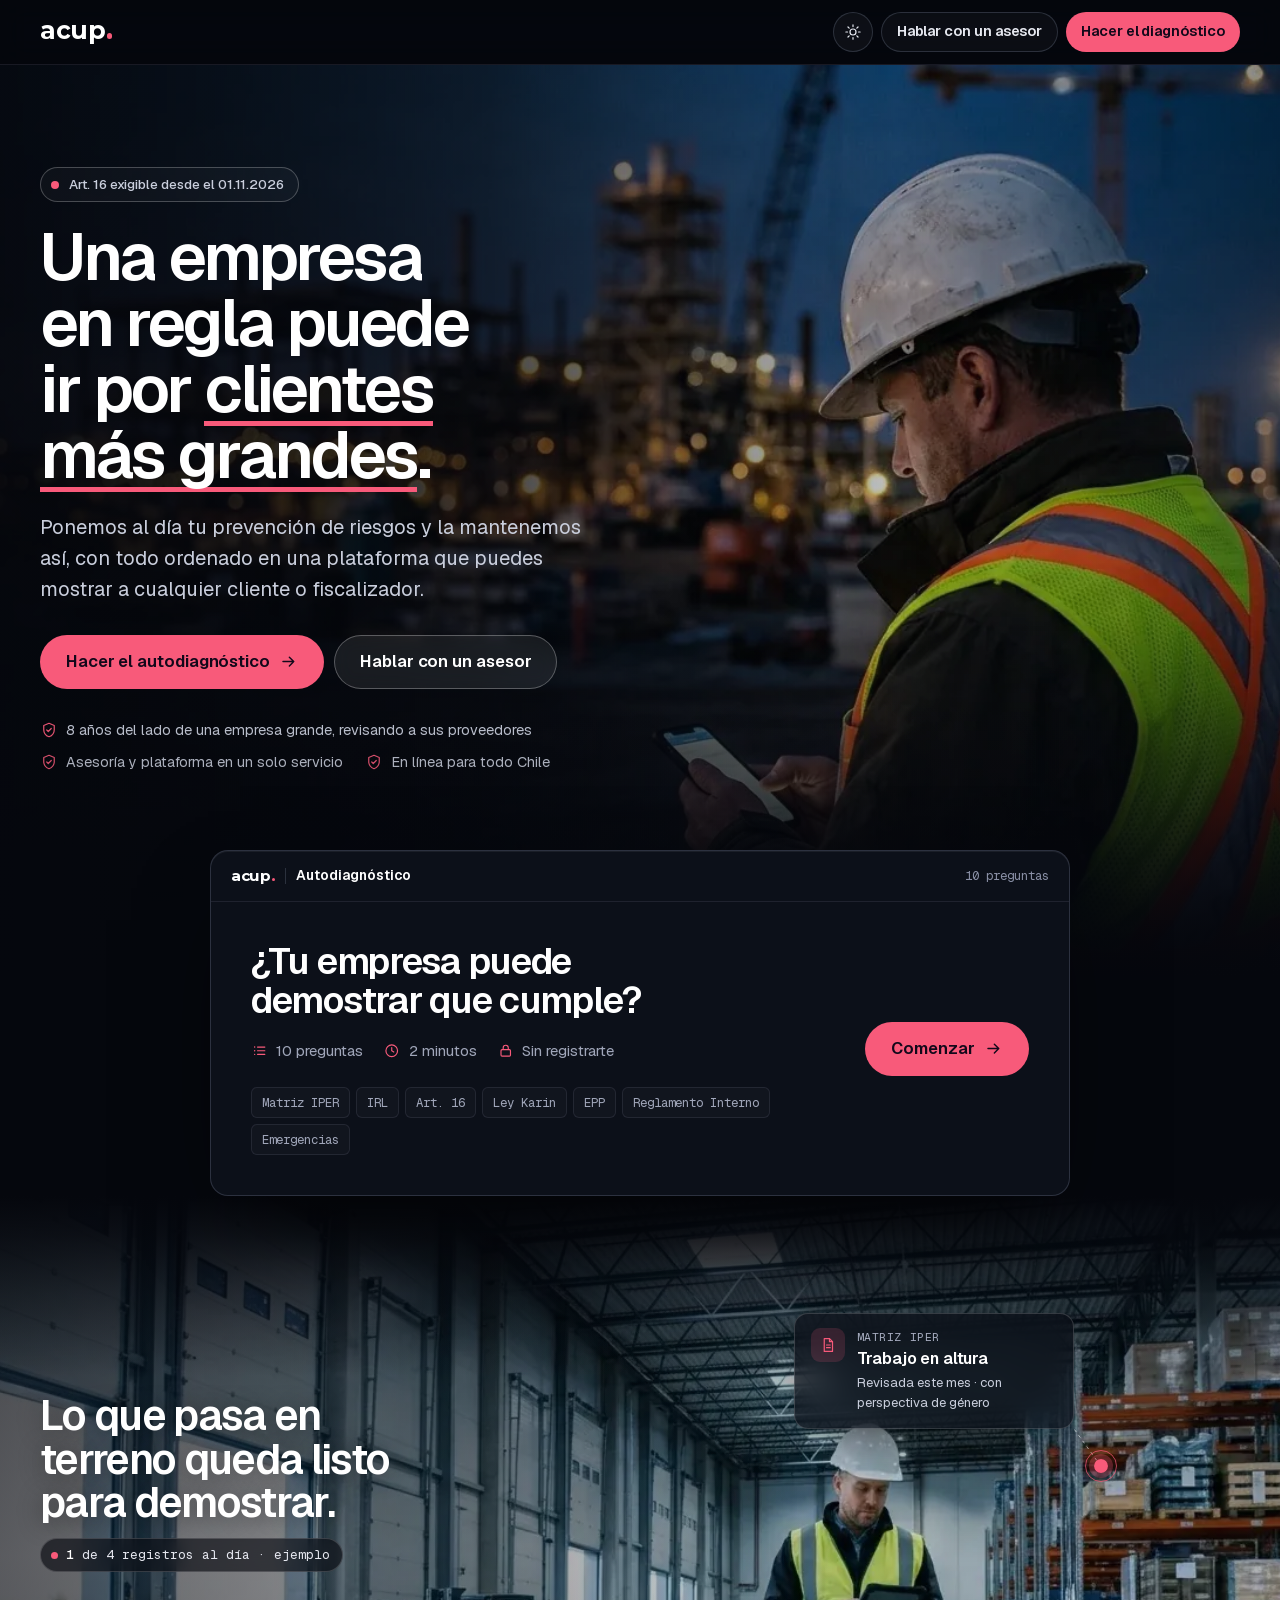
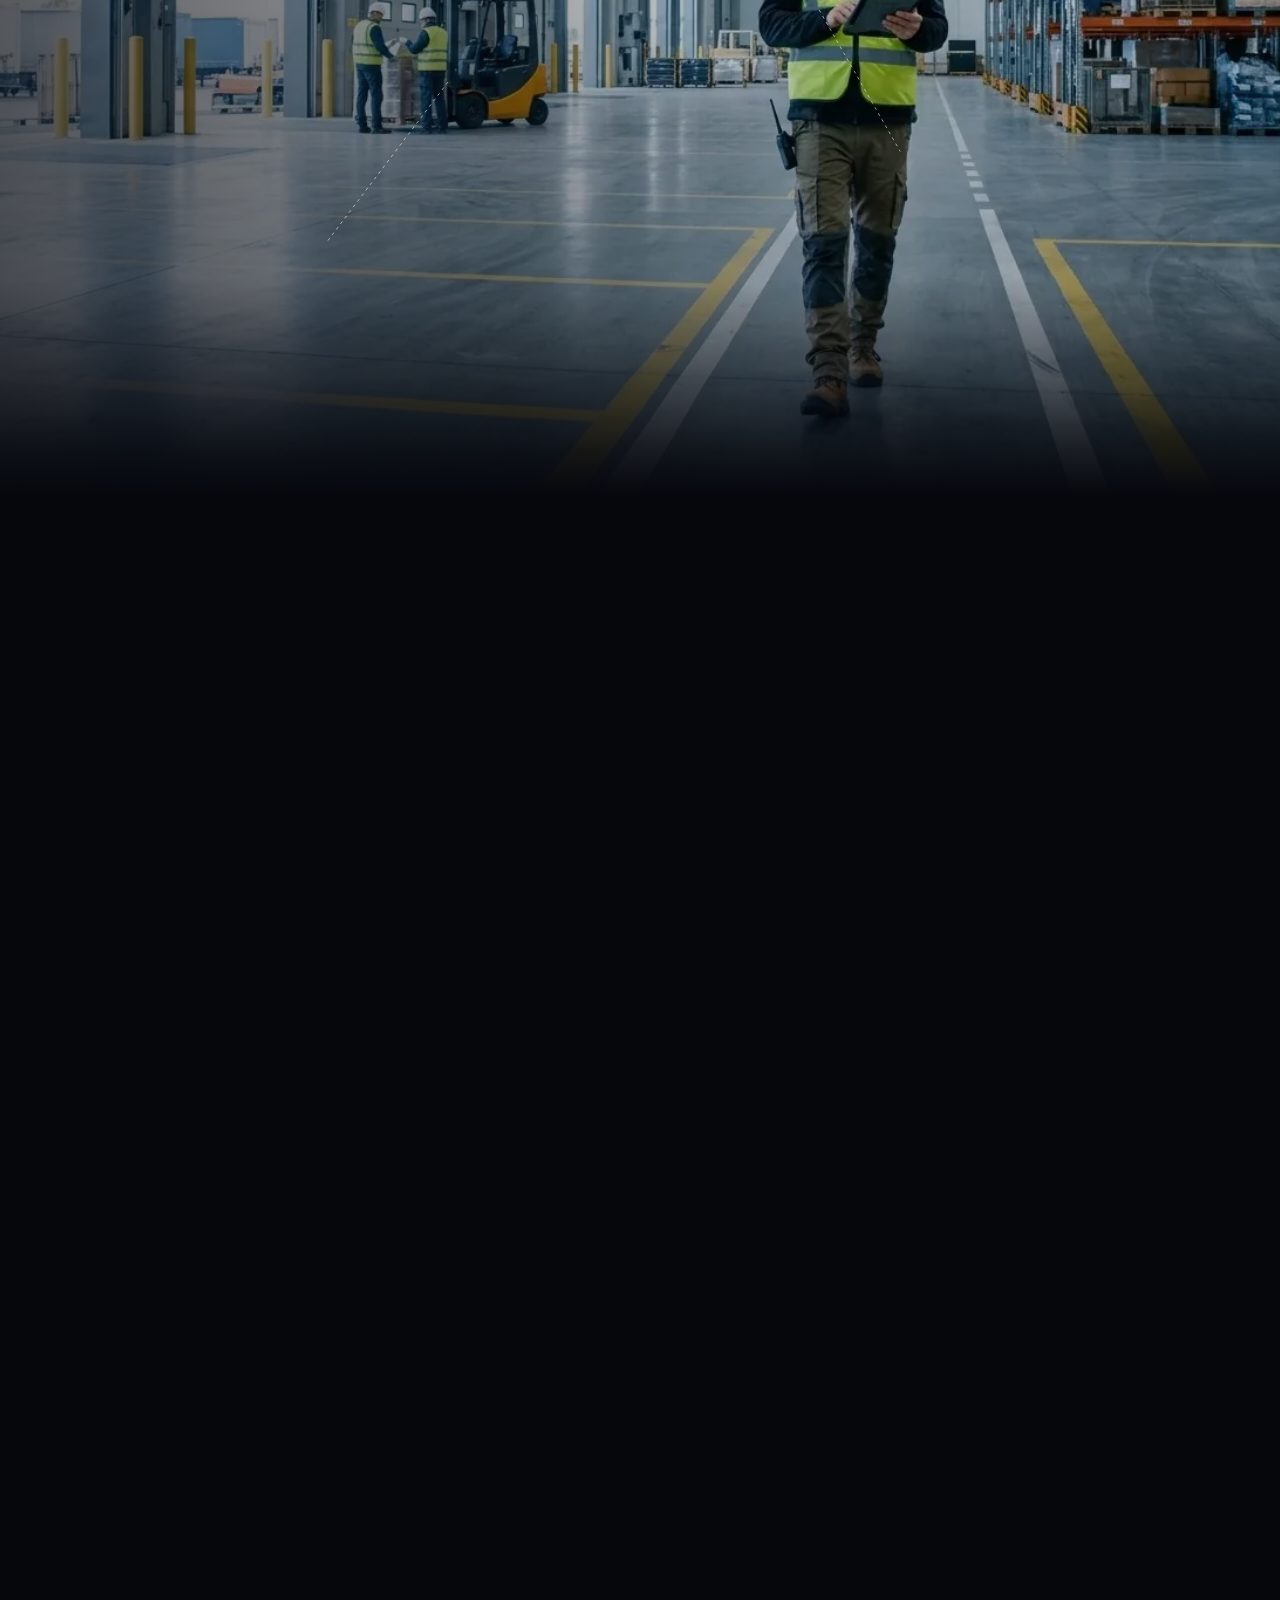
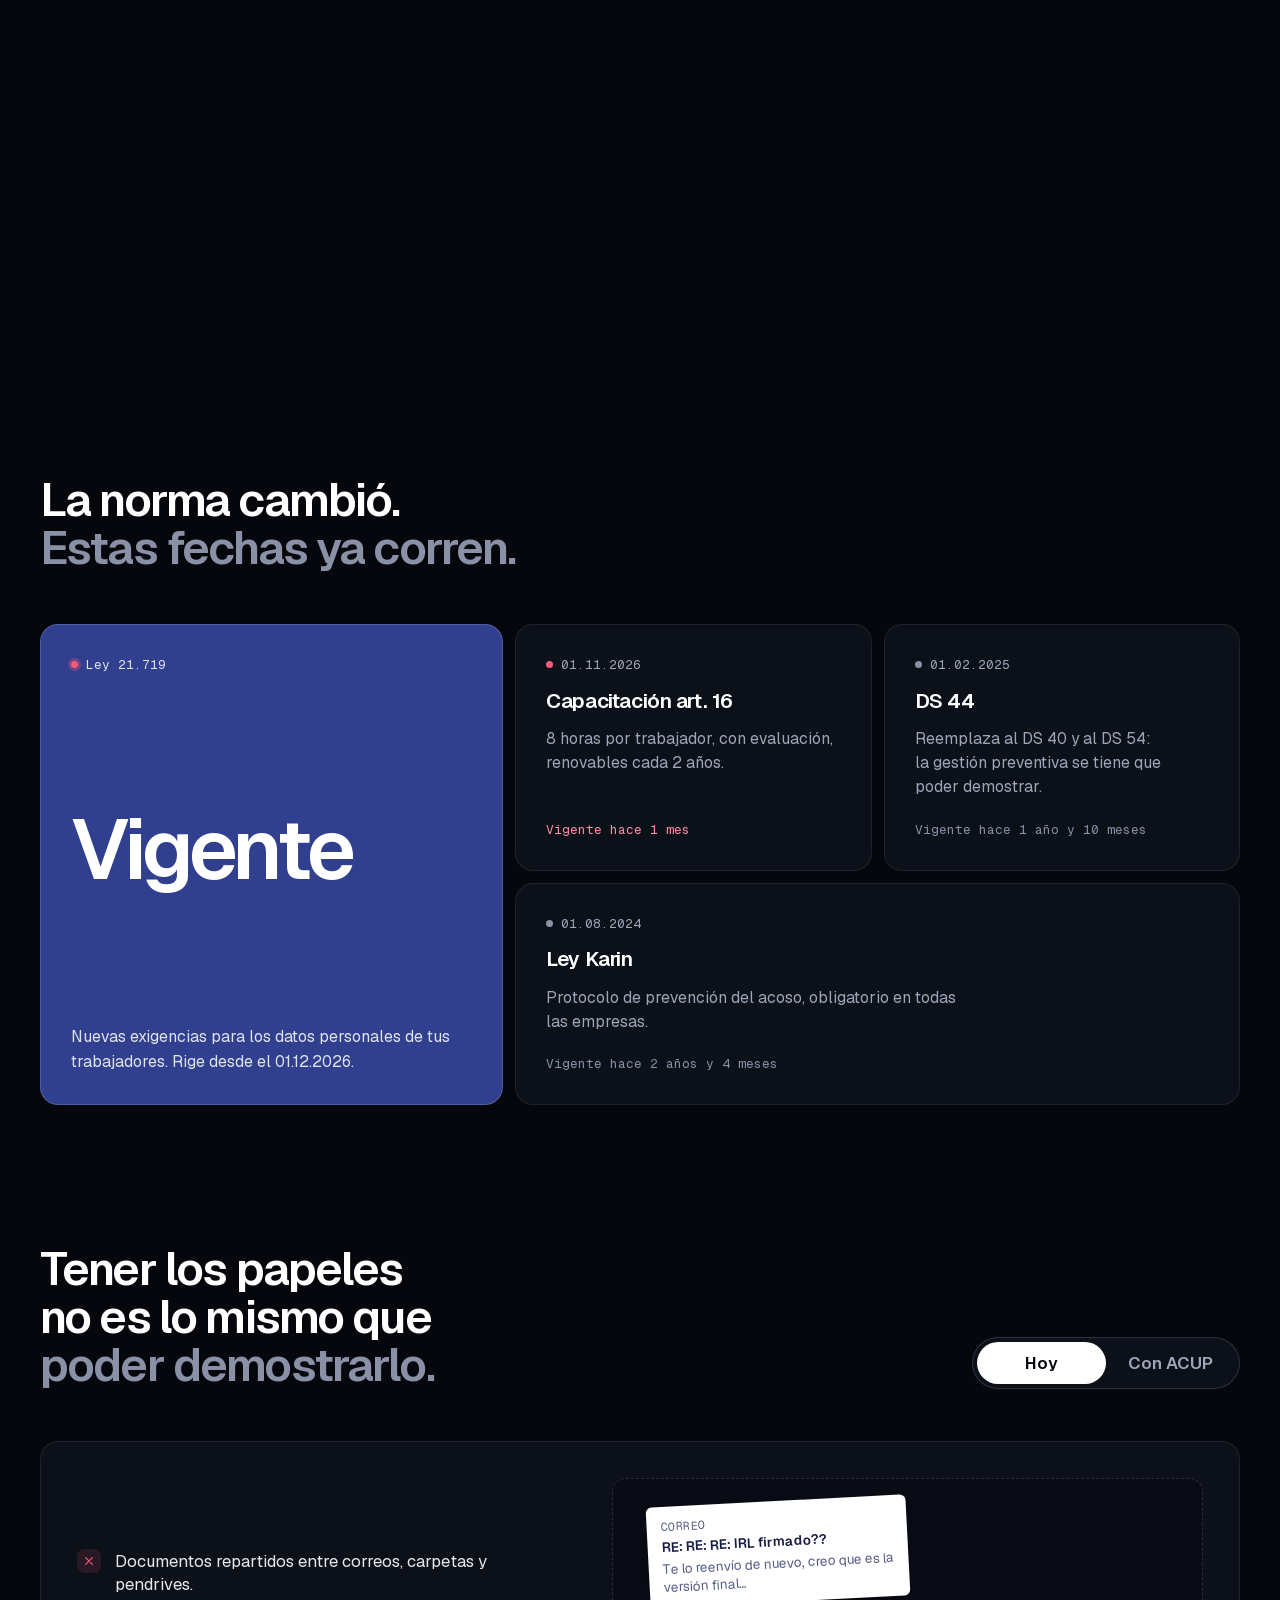
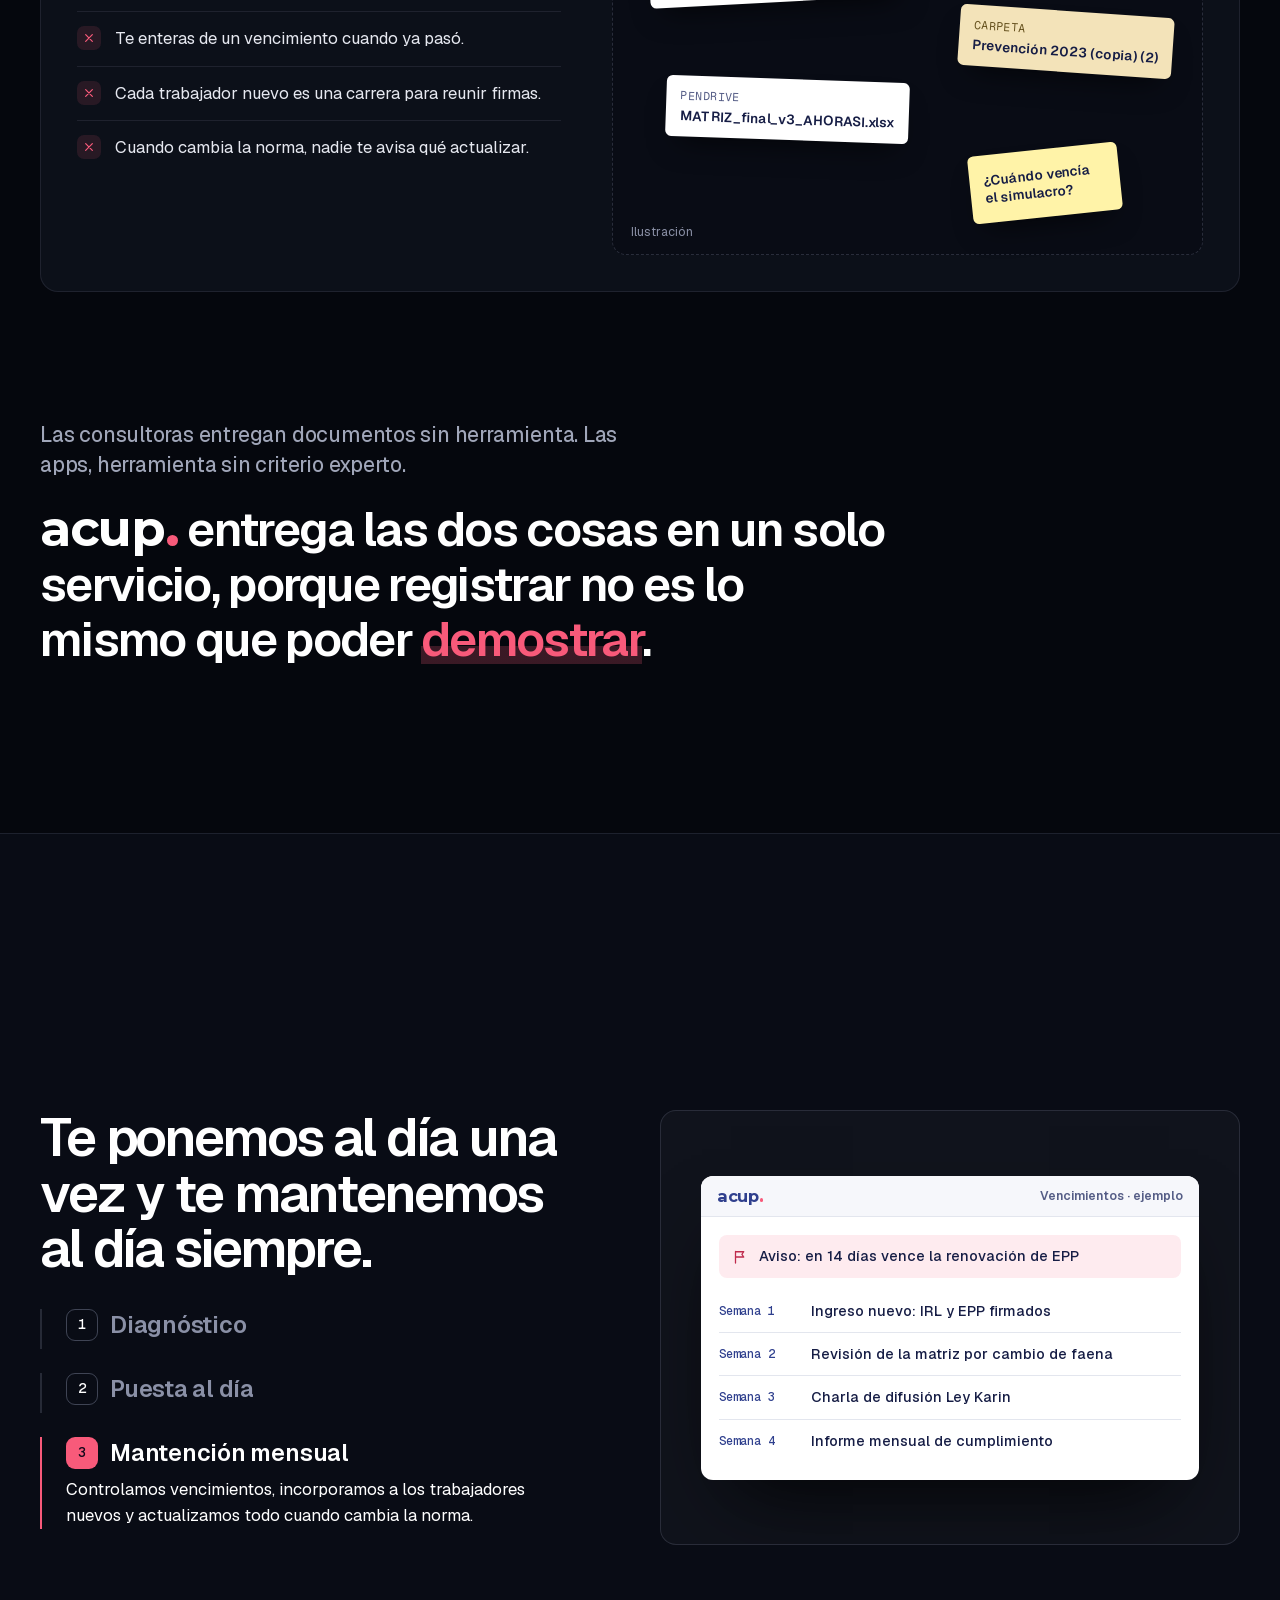
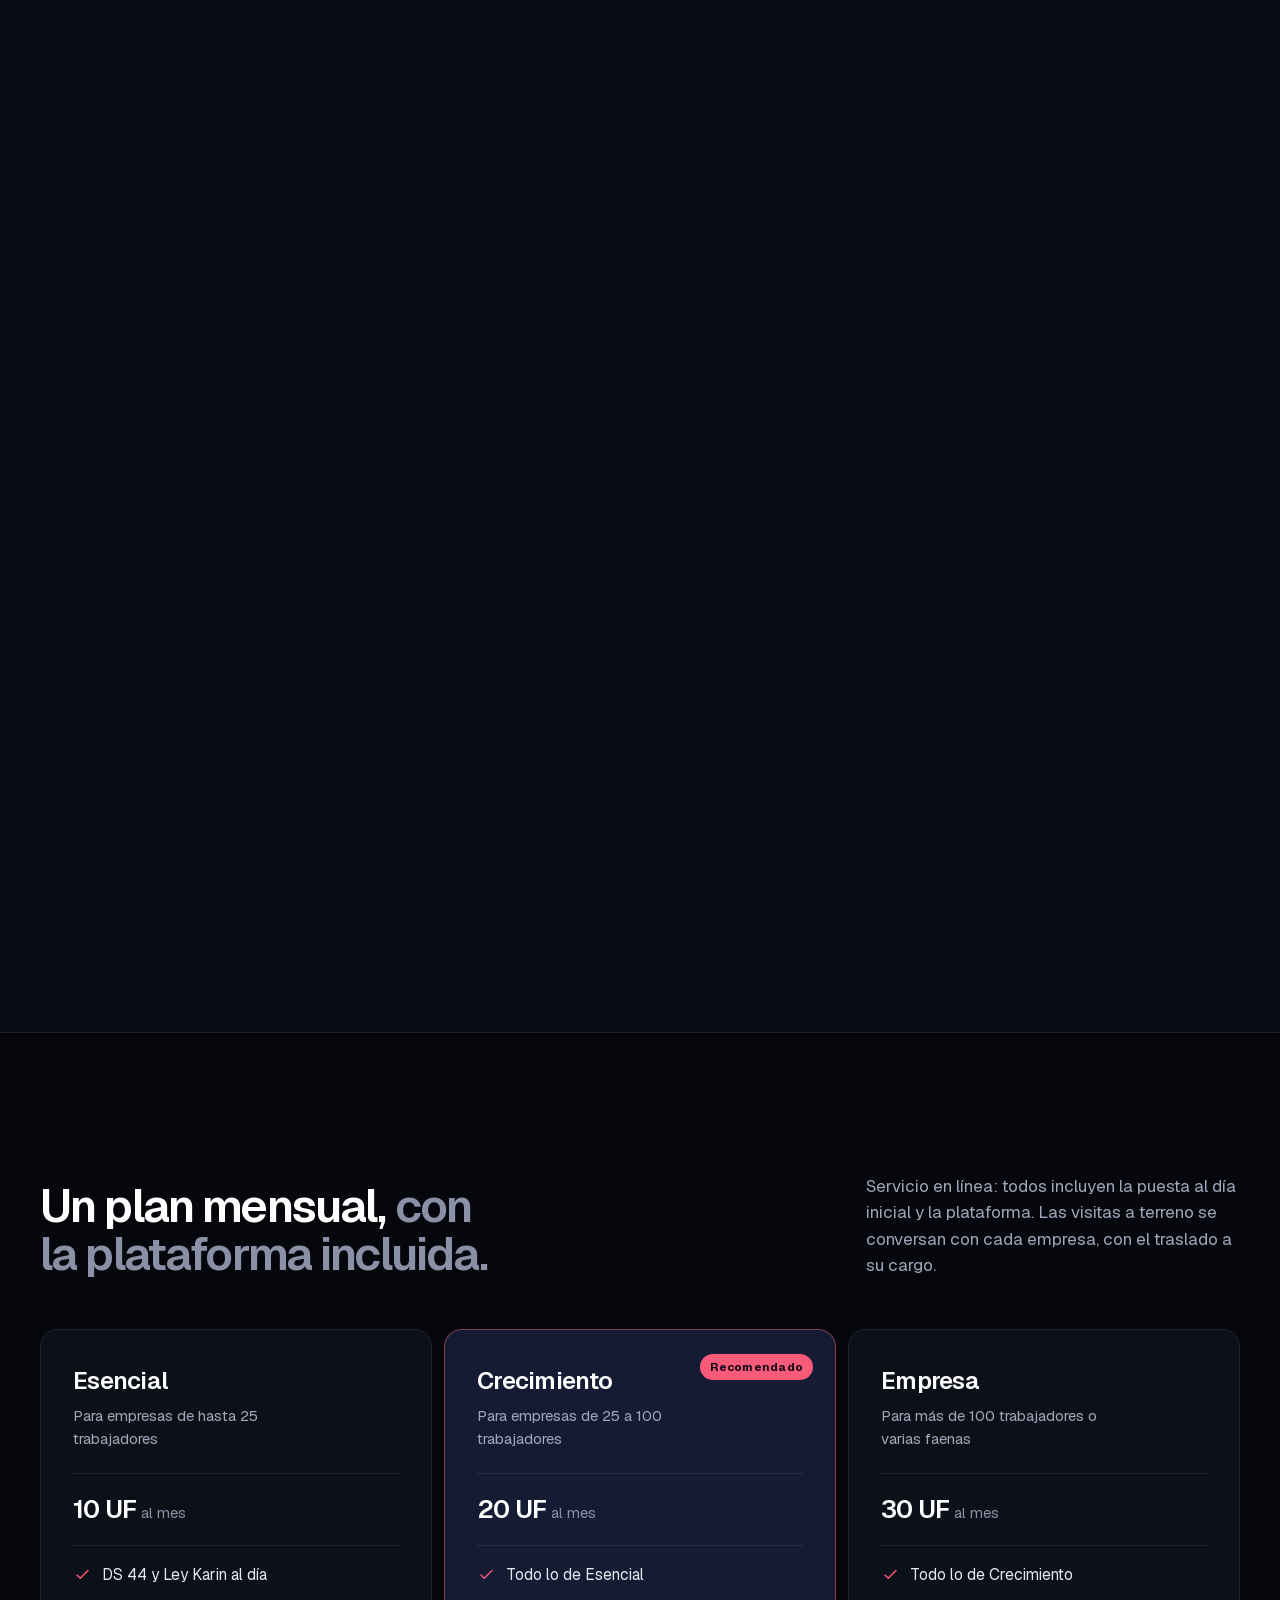
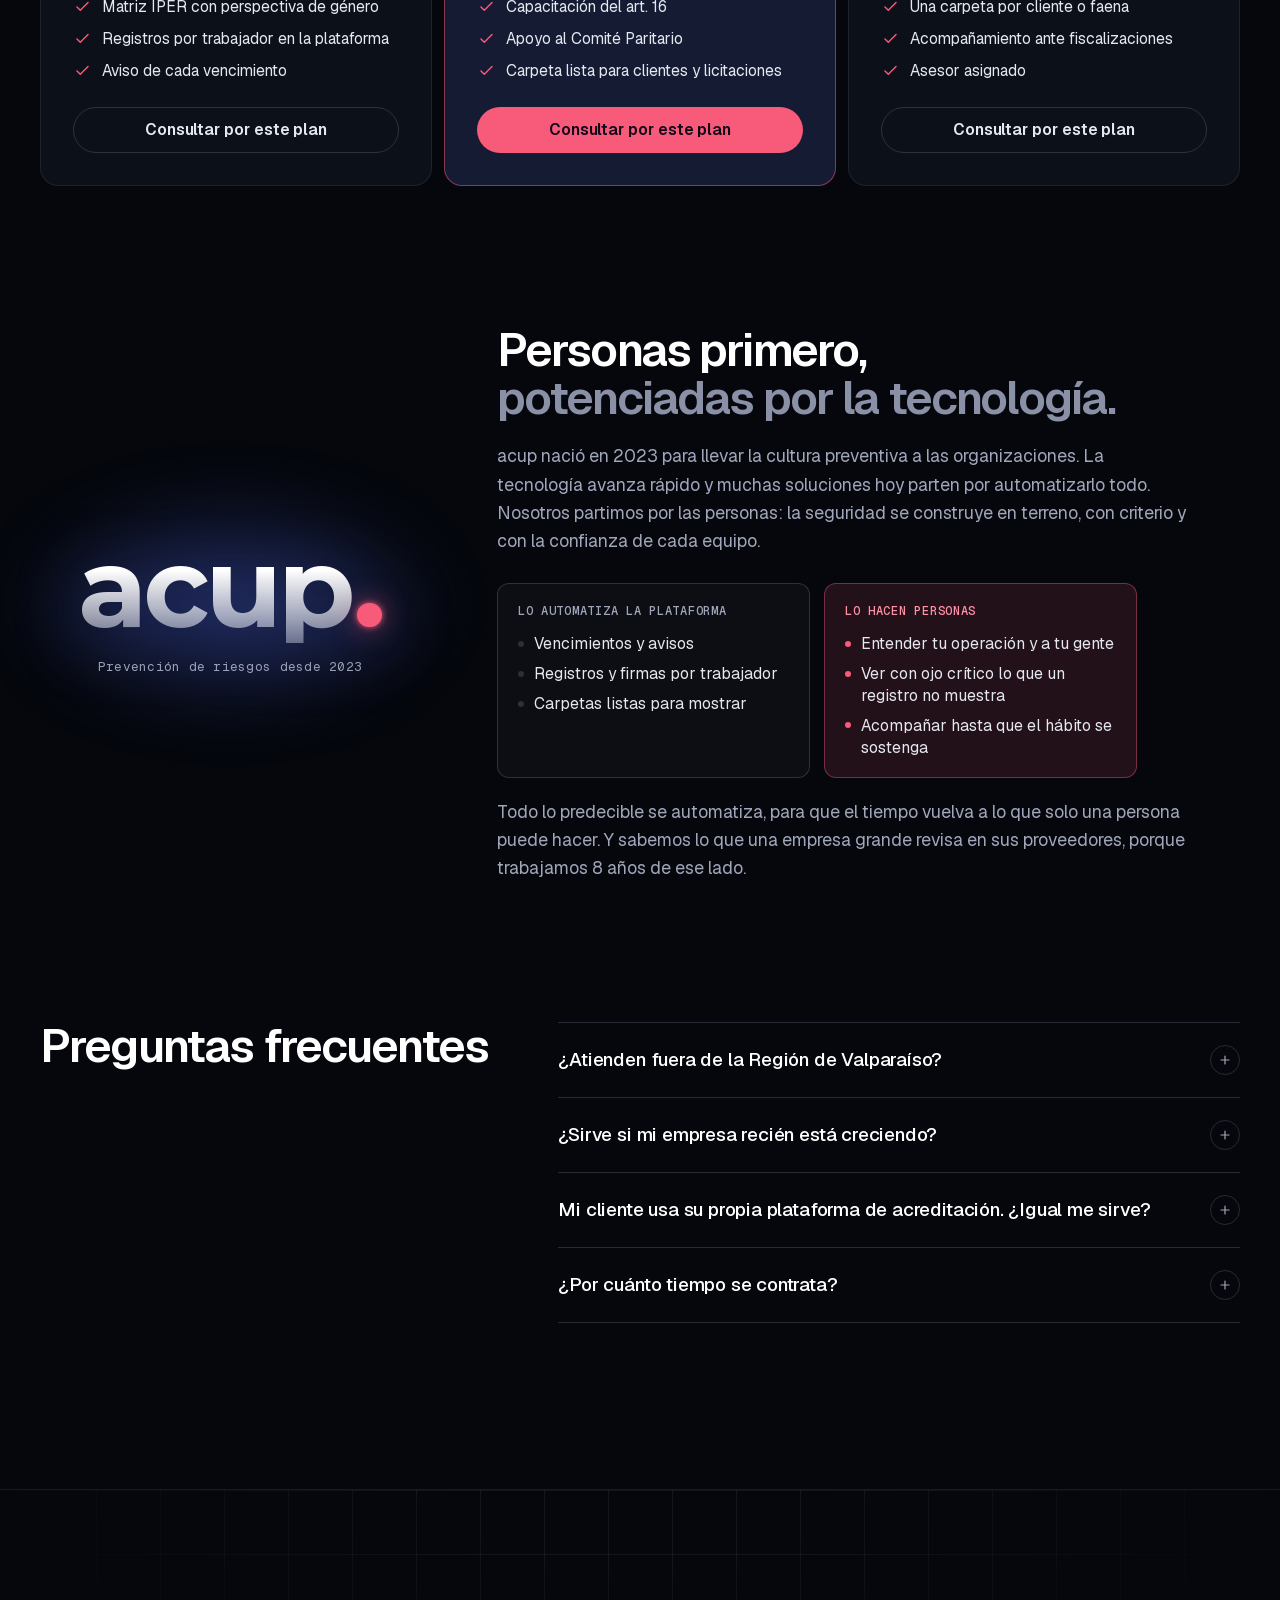
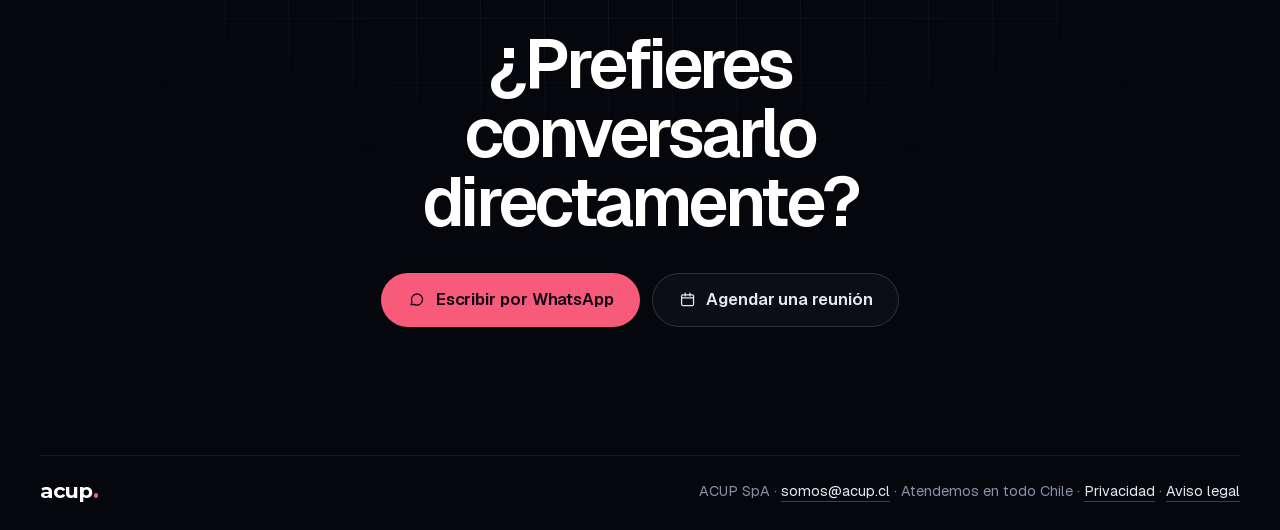
==== commit c3dc4b30: "Rediseña Quiénes somos: logo sin bloque y relato personas primero El logo pierde el bloque marino y " ====
--- a/index.html
+++ b/index.html
@@ -24,7 +24,7 @@
 <meta name="twitter:description" content="Asesoría de prevención de riesgos y plataforma en un solo servicio. Autodiagnóstico de 10 preguntas: descubre qué podría demostrar hoy tu empresa.">
 
 <link rel="preload" href="assets/fonts/geist-latin.woff2" as="font" type="font/woff2" crossorigin>
-<link rel="stylesheet" href="styles.css?v=20261124b">
+<link rel="stylesheet" href="styles.css?v=20261124c">
 <script>try{var q=new URLSearchParams(location.search).get('tema');var t=q==='claro'?'light':q==='oscuro'?'dark':localStorage.getItem('acup-theme');if(t==='light'||t==='dark')document.documentElement.setAttribute('data-theme',t)}catch(e){}document.documentElement.classList.add('js','m-enter');setTimeout(function(){document.documentElement.classList.add('m-enter-done')},900);document.documentElement.classList.add('mo-js');setTimeout(function(){document.documentElement.classList.add('mo-safe')},2500)</script>
 <link rel="modulepreload" href="assets/moments/moments.js?v=20261124d"><link rel="modulepreload" href="assets/moments/lib.js?v=20261124d">
 <script type="module" src="assets/moments/moments.js?v=20261124d"></script>
@@ -509,11 +509,30 @@
     <div class="wrap about">
       <div class="about-brand" aria-hidden="true">
         <span class="wordmark wordmark-xl">acup<span class="wordmark-dot"></span></span>
-        <span class="about-tag">Prevención de riesgos y tecnología</span>
+        <span class="about-tag">Prevención de riesgos desde 2023</span>
       </div>
       <div class="about-text">
-        <h2 id="quien-h" class="h2">acup nació en 2023 para llevar la cultura preventiva a las organizaciones <span class="dim">con tecnología.</span></h2>
-        <p>Unimos asesoría experta en prevención de riesgos y una plataforma propia en un solo servicio, porque cumplir no basta: hay que poder demostrarlo. Conocemos lo que una empresa grande revisa en sus proveedores, porque trabajamos 8 años de ese lado.</p>
+        <h2 id="quien-h" class="h2">Personas primero, <span class="dim">potenciadas por la tecnología.</span></h2>
+        <p>acup nació en 2023 para llevar la cultura preventiva a las organizaciones. La tecnología avanza rápido y muchas soluciones hoy parten por automatizarlo todo. Nosotros partimos por las personas: la seguridad se construye en terreno, con criterio y con la confianza de cada equipo.</p>
+        <div class="split">
+          <div>
+            <h3>Lo automatiza la plataforma</h3>
+            <ul>
+              <li>Vencimientos y avisos</li>
+              <li>Registros y firmas por trabajador</li>
+              <li>Carpetas listas para mostrar</li>
+            </ul>
+          </div>
+          <div class="is-human">
+            <h3>Lo hacen personas</h3>
+            <ul>
+              <li>Entender tu operación y a tu gente</li>
+              <li>Ver con ojo crítico lo que un registro no muestra</li>
+              <li>Acompañar hasta que el hábito se sostenga</li>
+            </ul>
+          </div>
+        </div>
+        <p>Todo lo predecible se automatiza, para que el tiempo vuelva a lo que solo una persona puede hacer. Y sabemos lo que una empresa grande revisa en sus proveedores, porque trabajamos 8 años de ese lado.</p>
       </div>
     </div>
   </section>
--- a/styles.css
+++ b/styles.css
@@ -878,16 +878,36 @@
 /* quiénes somos */
 .about { display: grid; gap: 32px; align-items: center; }
 @media (min-width: 860px) { .about { grid-template-columns: minmax(260px, 380px) 1fr; gap: clamp(40px, 6vw, 88px); } }
+/* Logo sin bloque: solo las letras, con degradado, un halo marino detrás y el punto coral encendido */
 .about-brand {
-  aspect-ratio: 4 / 3; border-radius: var(--radius-lg);
-  background: var(--navy); color: #fff;
-  display: grid; place-content: center; justify-items: center; gap: 10px; text-align: center;
-  position: relative; overflow: hidden;
-}
-.about-brand::after { content: ""; position: absolute; inset: 0; background-image: linear-gradient(to right, rgba(255,255,255,.07) 1px, transparent 1px), linear-gradient(to bottom, rgba(255,255,255,.07) 1px, transparent 1px); background-size: 36px 36px; -webkit-mask-image: radial-gradient(ellipse at center, #000 20%, transparent 75%); mask-image: radial-gradient(ellipse at center, #000 20%, transparent 75%); }
-.wordmark-xl { font-size: clamp(3rem, 2rem + 3vw, 4.6rem); color: #fff; position: relative; z-index: 1; }
-.about-tag { position: relative; z-index: 1; font-family: var(--mono); font-size: .8rem; color: rgba(255,255,255,.82); letter-spacing: .02em; }
+  display: grid; place-content: center; justify-items: center; gap: 14px; text-align: center;
+  position: relative; isolation: isolate; padding: 24px 0;
+}
+.about-brand::before {
+  content: ""; position: absolute; inset: -15% -10%; z-index: -1;
+  background: radial-gradient(closest-side, rgba(48, 64, 142, .6), transparent); filter: blur(24px);
+}
+:root[data-theme="light"] .about-brand::before { opacity: .35; }
+.wordmark-xl {
+  font-size: clamp(4.5rem, 3rem + 5vw, 7.5rem); letter-spacing: -.04em;
+  background: linear-gradient(180deg, var(--heading) 35%, rgba(var(--tint), .3) 115%);
+  -webkit-background-clip: text; background-clip: text; color: transparent;
+  filter: drop-shadow(0 12px 32px rgba(48, 64, 142, .55));
+}
+.wordmark-xl .wordmark-dot { box-shadow: 0 0 6px rgba(248, 90, 122, .9), 0 0 28px rgba(248, 90, 122, .6); }
+.about-tag { font-family: var(--mono); font-size: .8rem; color: var(--muted); letter-spacing: .02em; }
 .about-text p { margin-top: 20px; font-size: 1.1rem; line-height: 1.6; color: var(--muted); max-width: 58ch; }
+/* Lo que automatiza la plataforma / lo que hacen personas */
+.split { margin-top: 28px; display: grid; gap: 14px; max-width: 640px; }
+@media (min-width: 640px) { .split { grid-template-columns: 1fr 1fr; } }
+.split > div { padding: 18px 20px; border: 1px solid var(--line-2); border-radius: 12px; background: rgba(var(--wash), .03); }
+.split .is-human { border-color: rgba(248, 90, 122, .4); background: var(--coral-wash); }
+.split h3 { font-family: var(--mono); font-size: .76rem; font-weight: 500; text-transform: uppercase; letter-spacing: .06em; color: var(--muted); }
+.split .is-human h3 { color: var(--coral-ink); }
+.split ul { list-style: none; margin: 12px 0 0; padding: 0; display: grid; gap: 8px; color: var(--text); font-size: .98rem; line-height: 1.4; }
+.split li { display: flex; gap: 10px; }
+.split li::before { content: ""; flex: none; width: 6px; height: 6px; margin-top: .5em; border-radius: 50%; background: var(--line-2); }
+.split .is-human li::before { background: var(--coral); }
 
 /* divisores: sin onda, solo un degradado largo y suave en el borde */
 .sdiv { height: 0 !important; margin: 0 !important; }
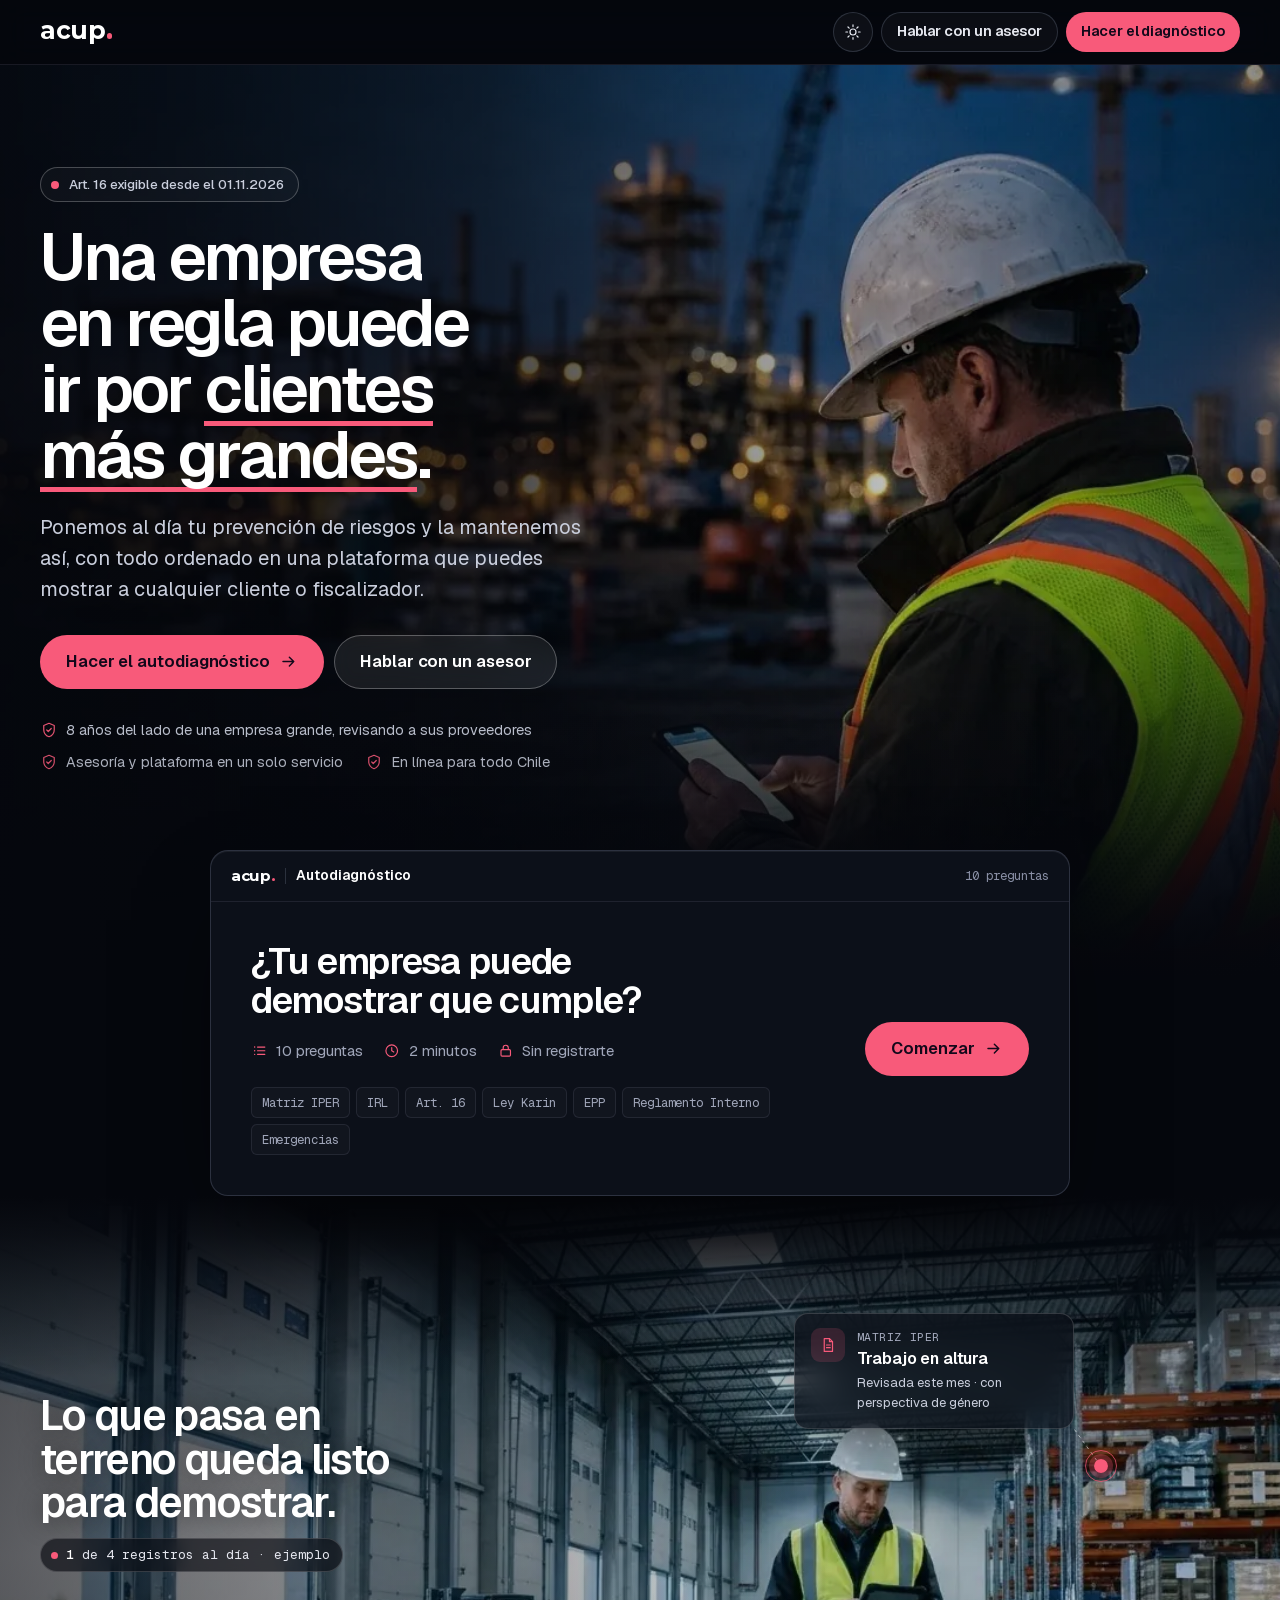
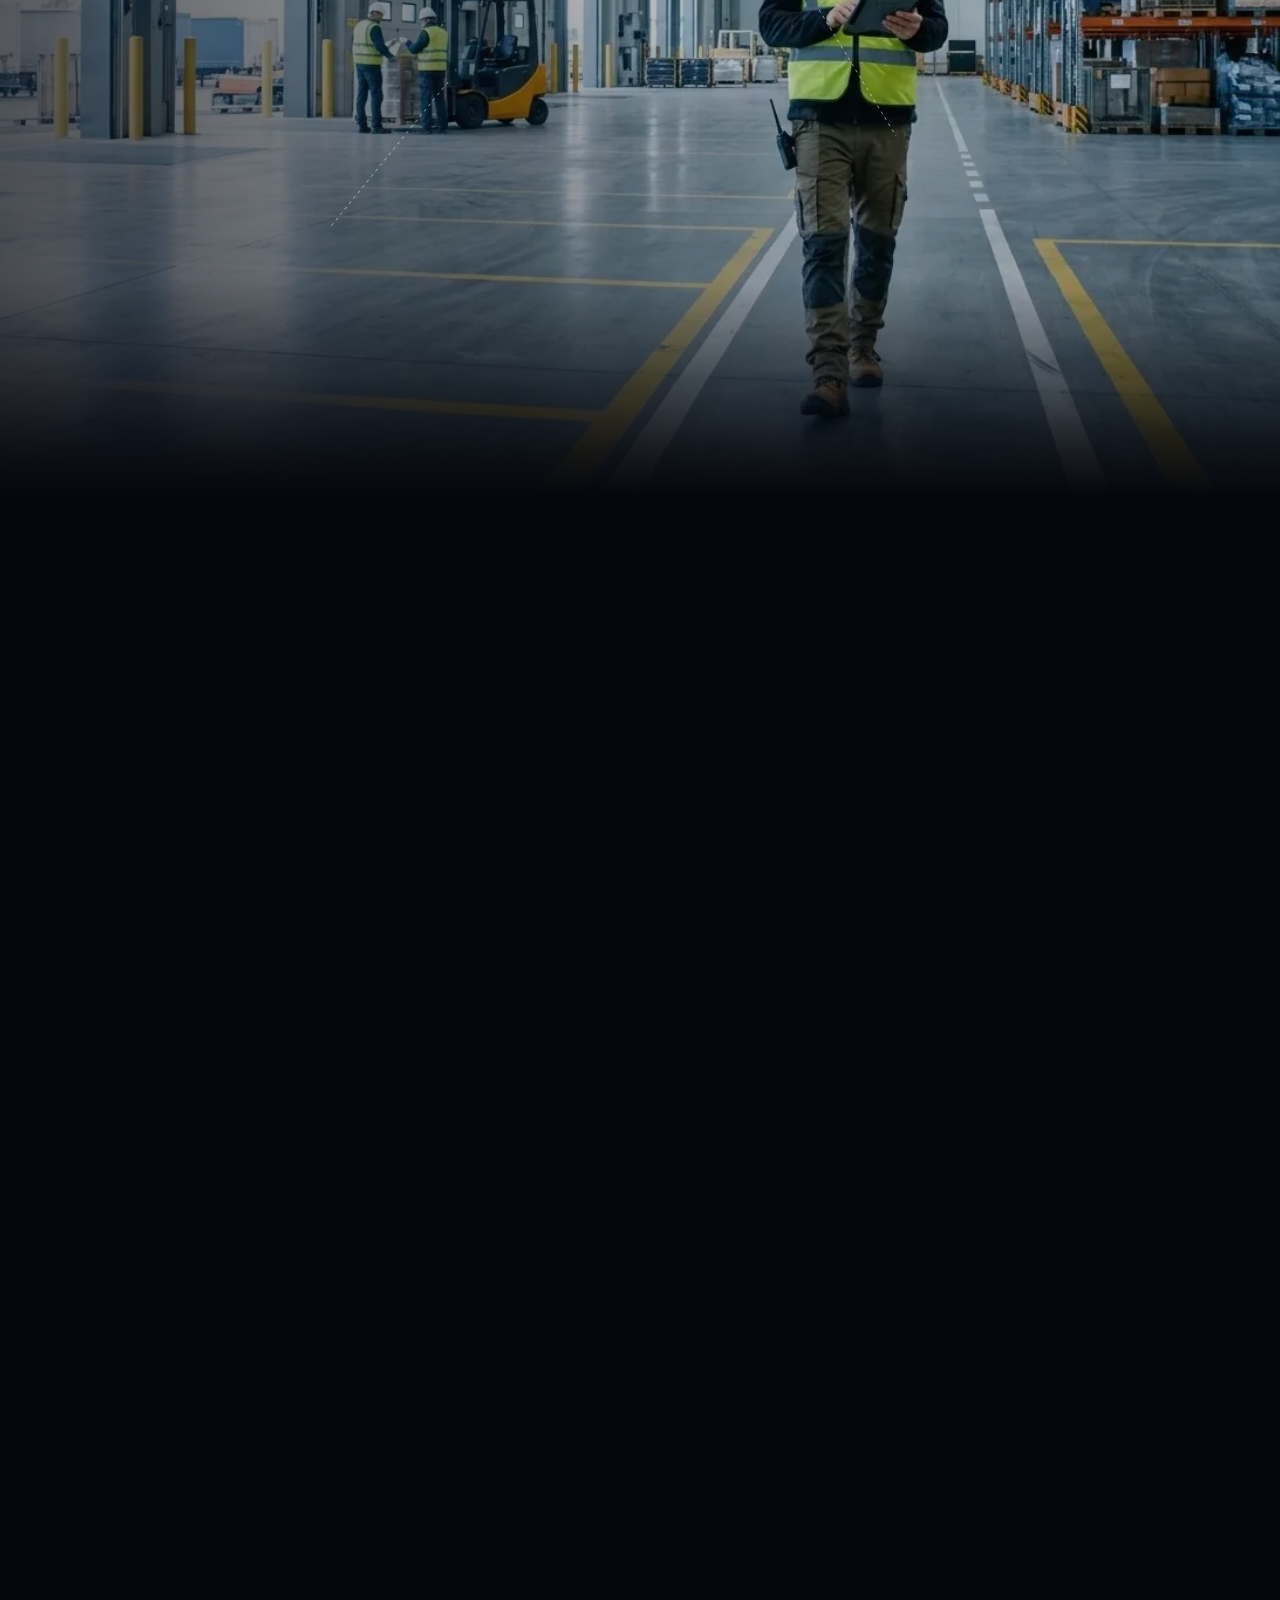
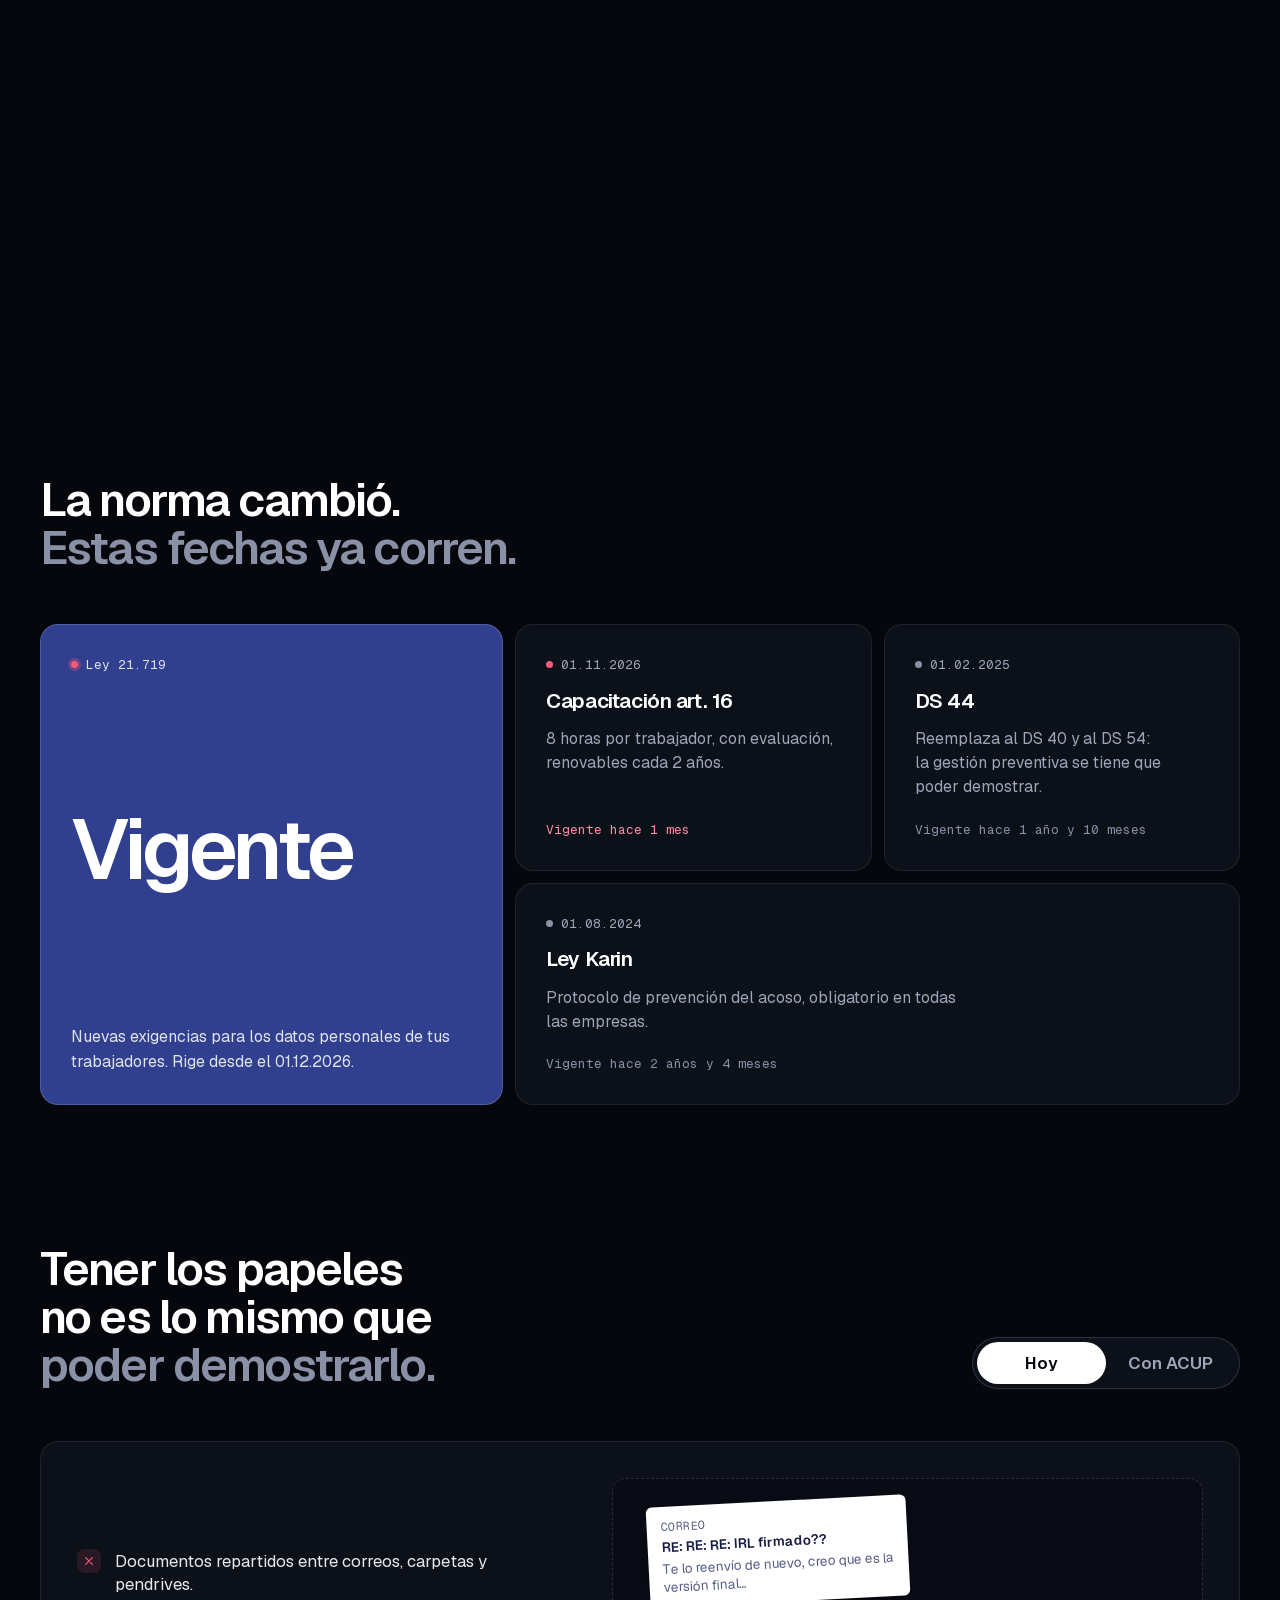
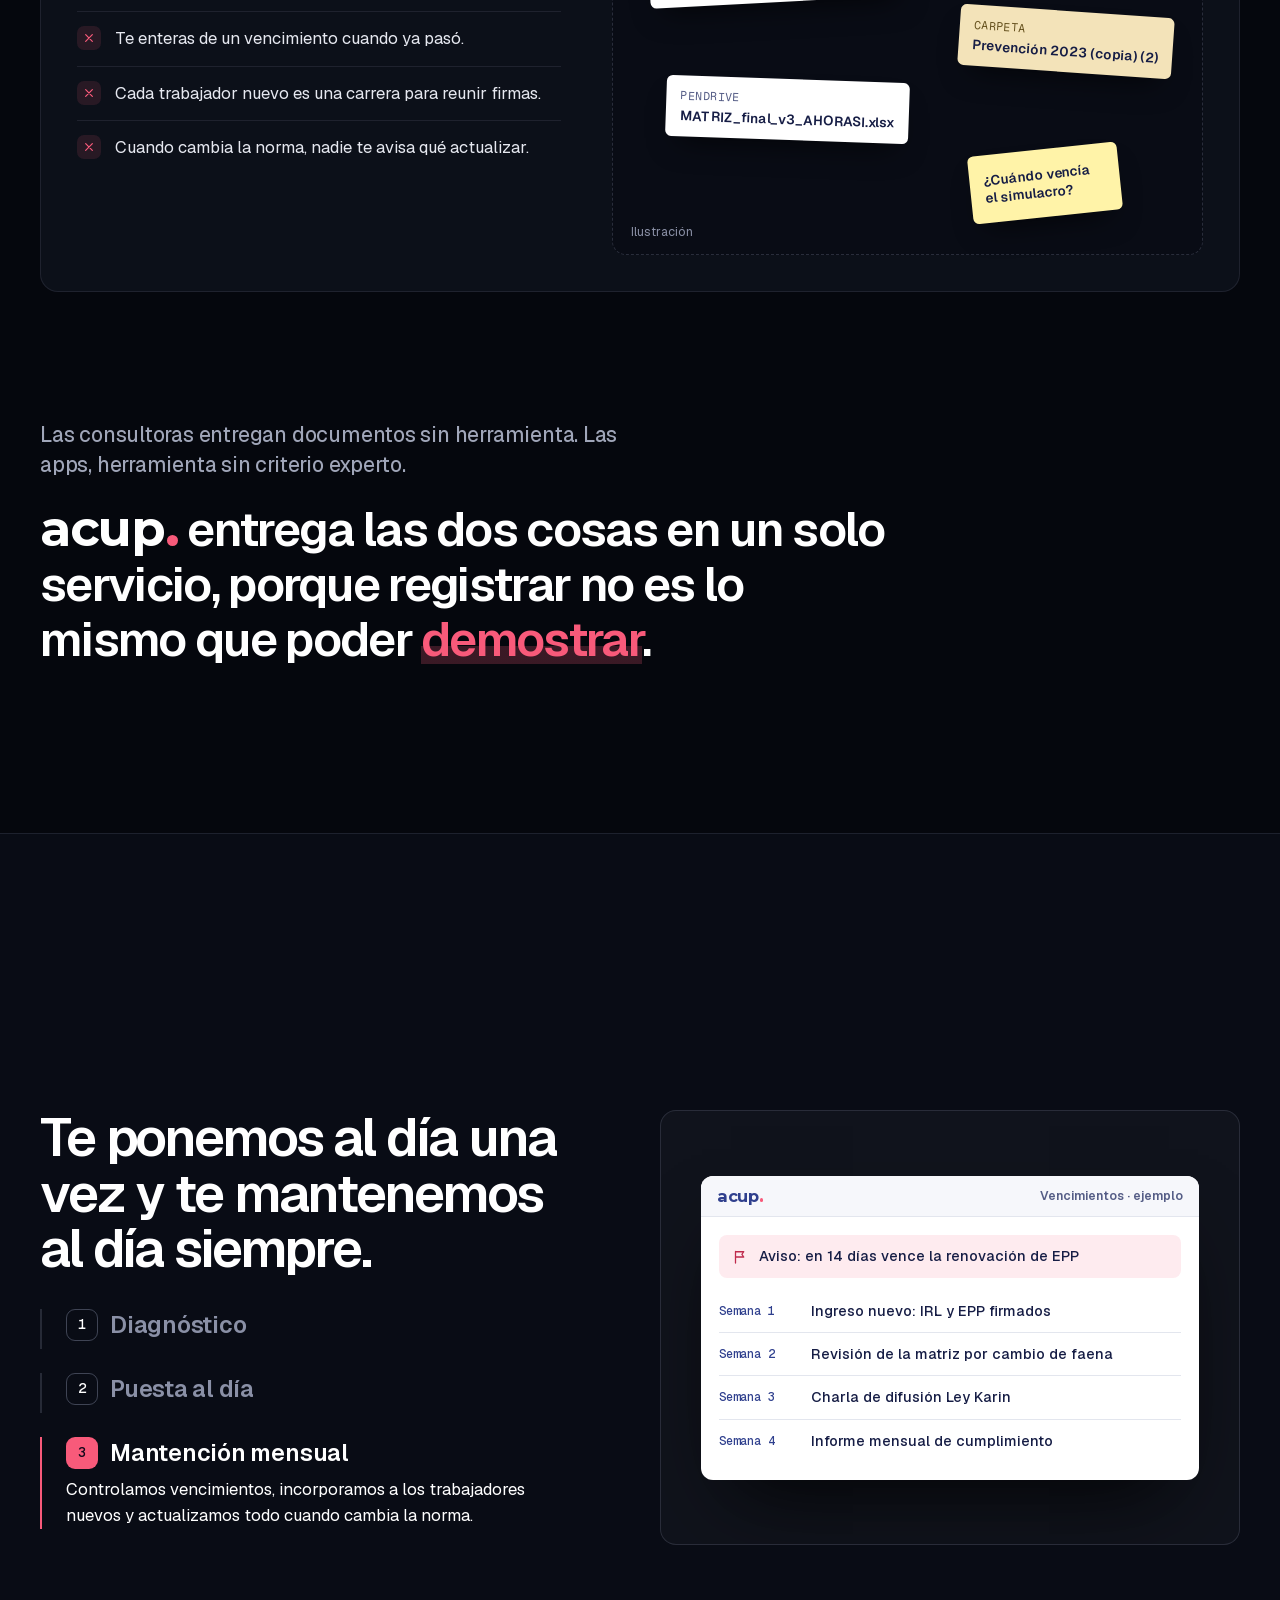
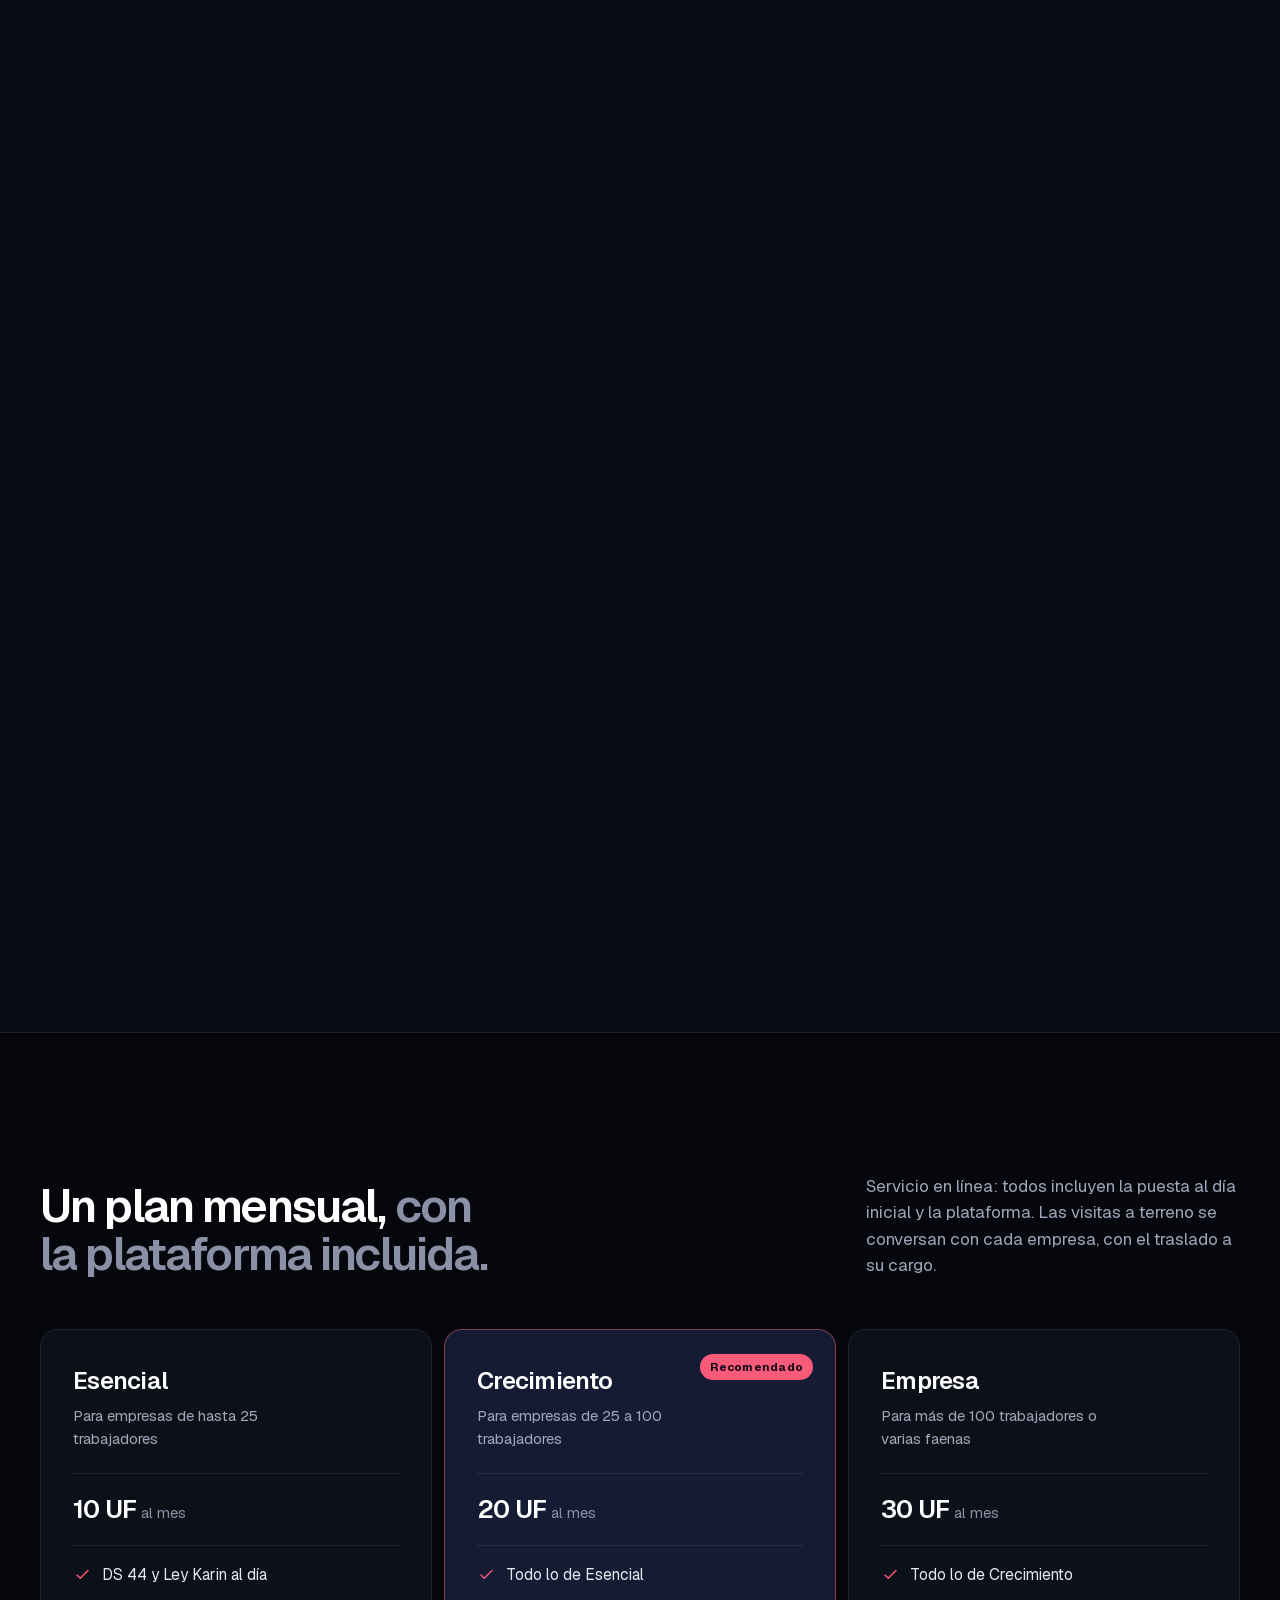
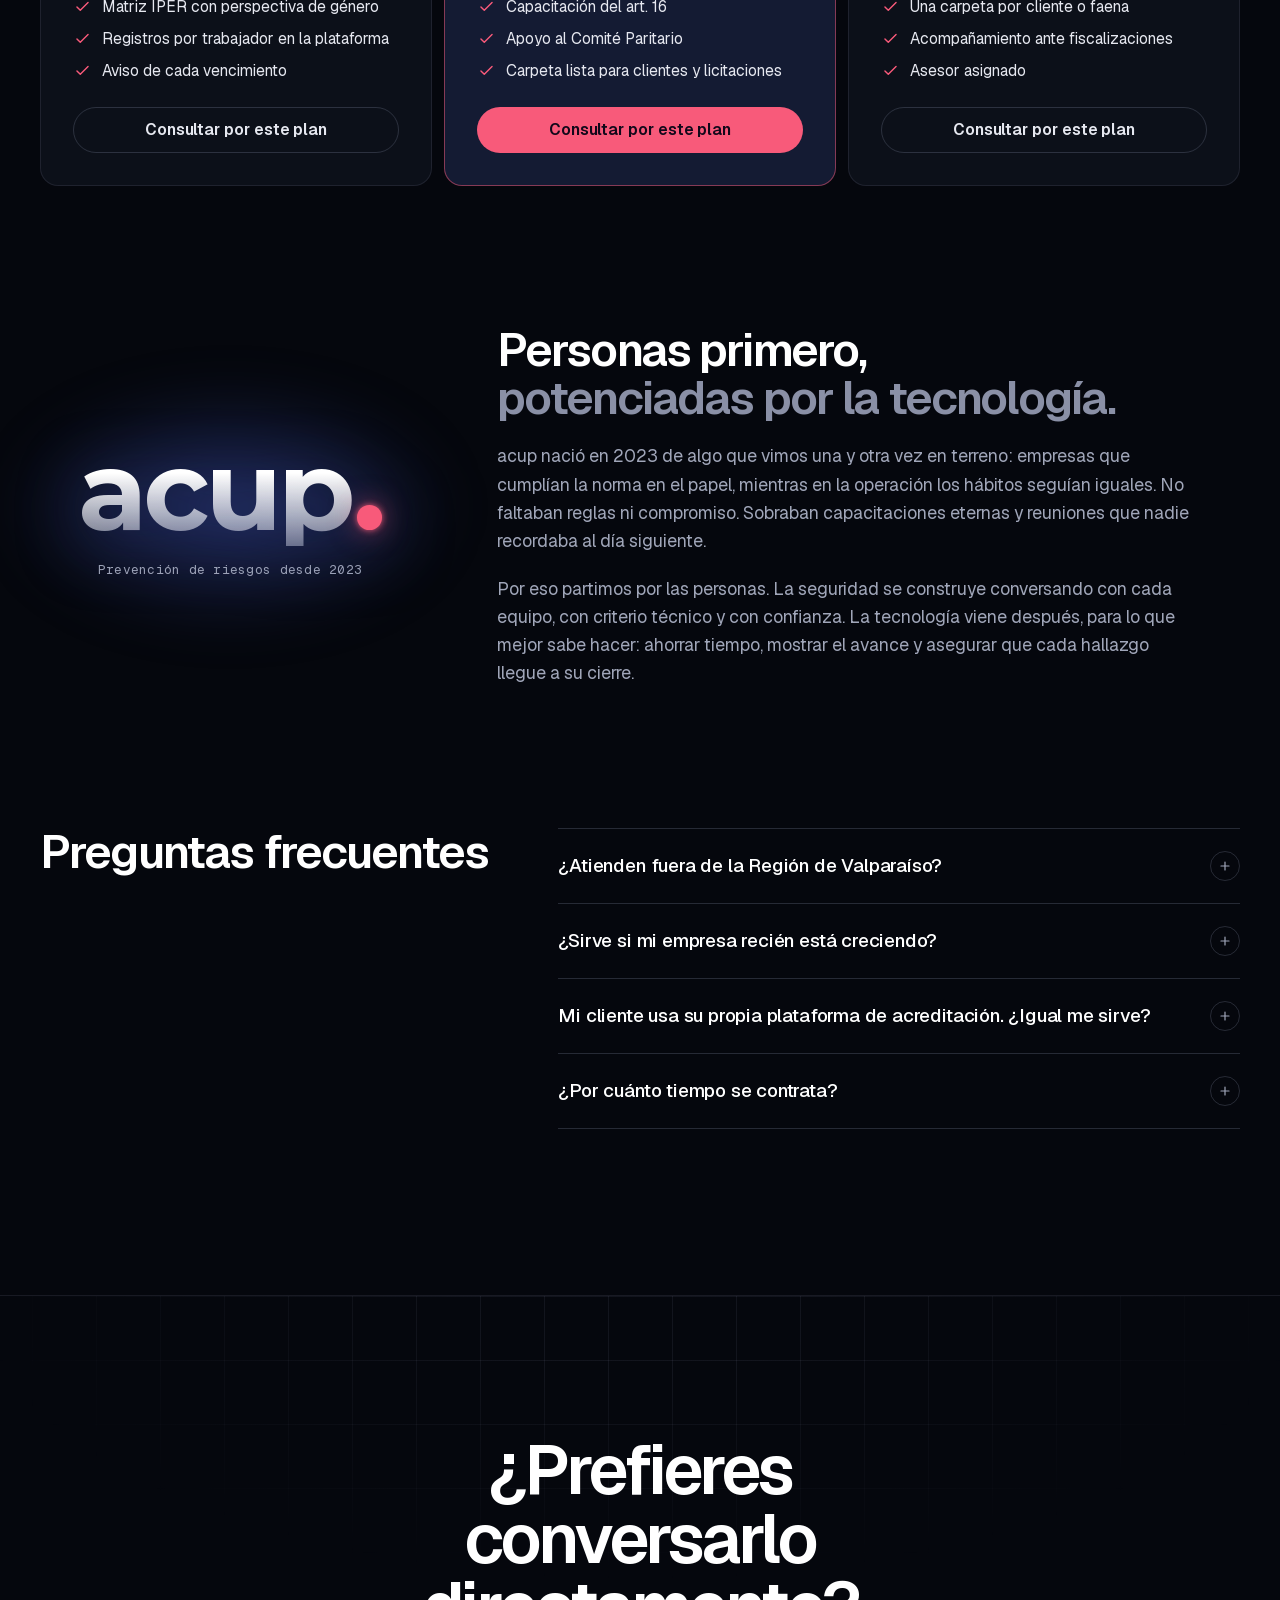
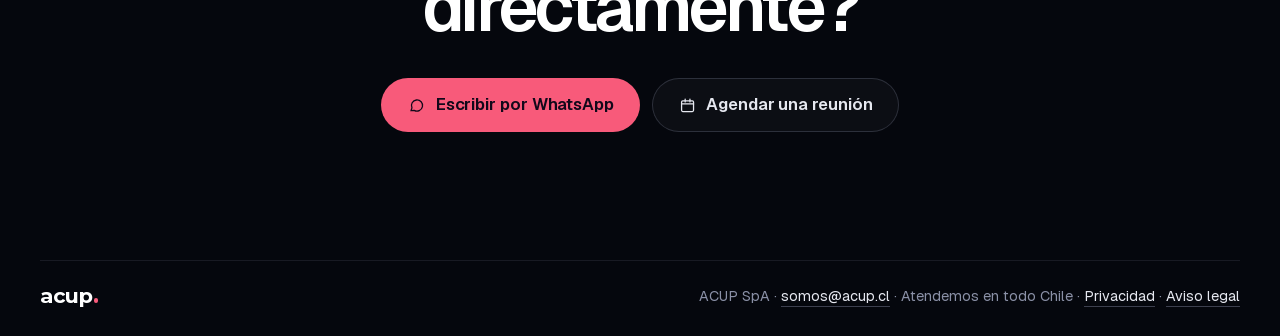
==== commit a620ac75: "Usa el texto definitivo de Quiénes somos Co-Authored-By: Claude Opus 5.5 <noreply@anthropic.com>" ====
--- a/index.html
+++ b/index.html
@@ -24,7 +24,7 @@
 <meta name="twitter:description" content="Asesoría de prevención de riesgos y plataforma en un solo servicio. Autodiagnóstico de 10 preguntas: descubre qué podría demostrar hoy tu empresa.">
 
 <link rel="preload" href="assets/fonts/geist-latin.woff2" as="font" type="font/woff2" crossorigin>
-<link rel="stylesheet" href="styles.css?v=20261124c">
+<link rel="stylesheet" href="styles.css?v=20261124d">
 <script>try{var q=new URLSearchParams(location.search).get('tema');var t=q==='claro'?'light':q==='oscuro'?'dark':localStorage.getItem('acup-theme');if(t==='light'||t==='dark')document.documentElement.setAttribute('data-theme',t)}catch(e){}document.documentElement.classList.add('js','m-enter');setTimeout(function(){document.documentElement.classList.add('m-enter-done')},900);document.documentElement.classList.add('mo-js');setTimeout(function(){document.documentElement.classList.add('mo-safe')},2500)</script>
 <link rel="modulepreload" href="assets/moments/moments.js?v=20261124d"><link rel="modulepreload" href="assets/moments/lib.js?v=20261124d">
 <script type="module" src="assets/moments/moments.js?v=20261124d"></script>
@@ -513,26 +513,8 @@
       </div>
       <div class="about-text">
         <h2 id="quien-h" class="h2">Personas primero, <span class="dim">potenciadas por la tecnología.</span></h2>
-        <p>acup nació en 2023 para llevar la cultura preventiva a las organizaciones. La tecnología avanza rápido y muchas soluciones hoy parten por automatizarlo todo. Nosotros partimos por las personas: la seguridad se construye en terreno, con criterio y con la confianza de cada equipo.</p>
-        <div class="split">
-          <div>
-            <h3>Lo automatiza la plataforma</h3>
-            <ul>
-              <li>Vencimientos y avisos</li>
-              <li>Registros y firmas por trabajador</li>
-              <li>Carpetas listas para mostrar</li>
-            </ul>
-          </div>
-          <div class="is-human">
-            <h3>Lo hacen personas</h3>
-            <ul>
-              <li>Entender tu operación y a tu gente</li>
-              <li>Ver con ojo crítico lo que un registro no muestra</li>
-              <li>Acompañar hasta que el hábito se sostenga</li>
-            </ul>
-          </div>
-        </div>
-        <p>Todo lo predecible se automatiza, para que el tiempo vuelva a lo que solo una persona puede hacer. Y sabemos lo que una empresa grande revisa en sus proveedores, porque trabajamos 8 años de ese lado.</p>
+        <p>acup nació en 2023 de algo que vimos una y otra vez en terreno: empresas que cumplían la norma en el papel, mientras en la operación los hábitos seguían iguales. No faltaban reglas ni compromiso. Sobraban capacitaciones eternas y reuniones que nadie recordaba al día siguiente.</p>
+        <p>Por eso partimos por las personas. La seguridad se construye conversando con cada equipo, con criterio técnico y con confianza. La tecnología viene después, para lo que mejor sabe hacer: ahorrar tiempo, mostrar el avance y asegurar que cada hallazgo llegue a su cierre.</p>
       </div>
     </div>
   </section>
--- a/styles.css
+++ b/styles.css
@@ -897,17 +897,6 @@
 .wordmark-xl .wordmark-dot { box-shadow: 0 0 6px rgba(248, 90, 122, .9), 0 0 28px rgba(248, 90, 122, .6); }
 .about-tag { font-family: var(--mono); font-size: .8rem; color: var(--muted); letter-spacing: .02em; }
 .about-text p { margin-top: 20px; font-size: 1.1rem; line-height: 1.6; color: var(--muted); max-width: 58ch; }
-/* Lo que automatiza la plataforma / lo que hacen personas */
-.split { margin-top: 28px; display: grid; gap: 14px; max-width: 640px; }
-@media (min-width: 640px) { .split { grid-template-columns: 1fr 1fr; } }
-.split > div { padding: 18px 20px; border: 1px solid var(--line-2); border-radius: 12px; background: rgba(var(--wash), .03); }
-.split .is-human { border-color: rgba(248, 90, 122, .4); background: var(--coral-wash); }
-.split h3 { font-family: var(--mono); font-size: .76rem; font-weight: 500; text-transform: uppercase; letter-spacing: .06em; color: var(--muted); }
-.split .is-human h3 { color: var(--coral-ink); }
-.split ul { list-style: none; margin: 12px 0 0; padding: 0; display: grid; gap: 8px; color: var(--text); font-size: .98rem; line-height: 1.4; }
-.split li { display: flex; gap: 10px; }
-.split li::before { content: ""; flex: none; width: 6px; height: 6px; margin-top: .5em; border-radius: 50%; background: var(--line-2); }
-.split .is-human li::before { background: var(--coral); }
 
 /* divisores: sin onda, solo un degradado largo y suave en el borde */
 .sdiv { height: 0 !important; margin: 0 !important; }
